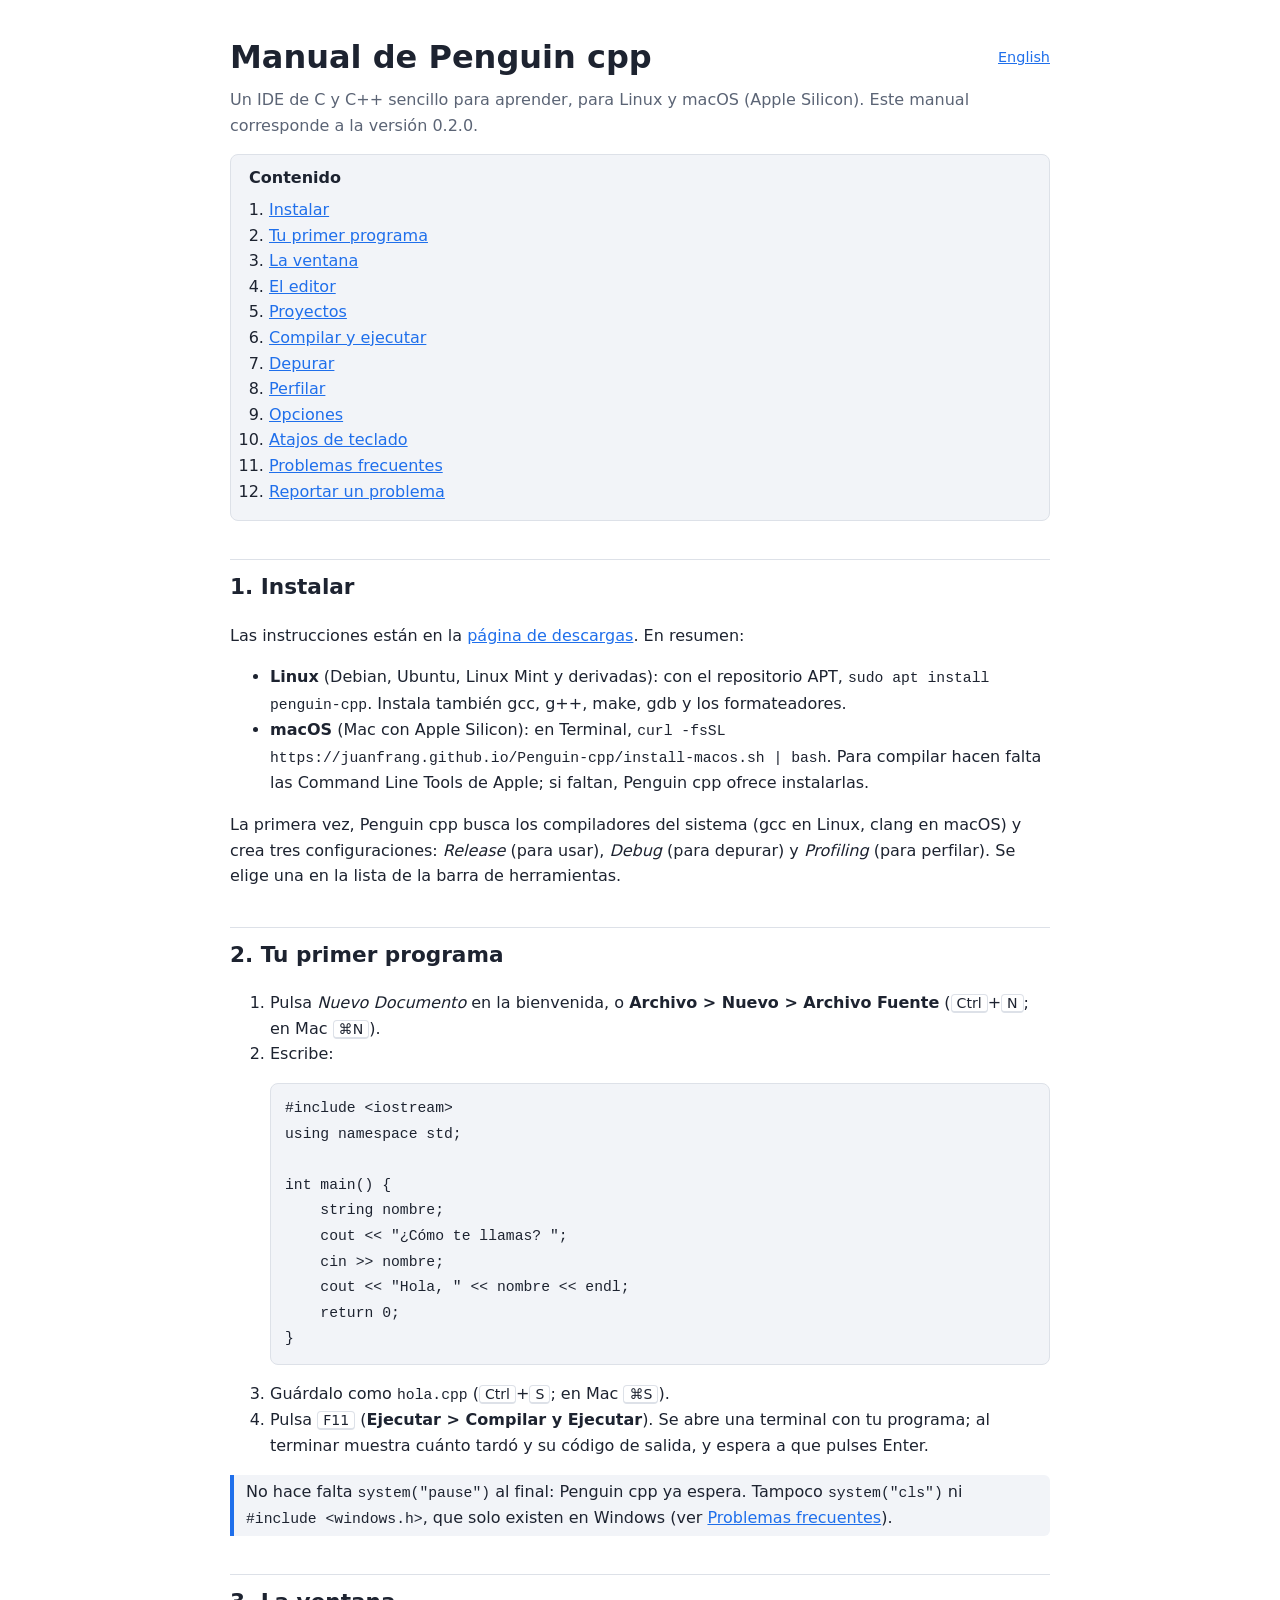
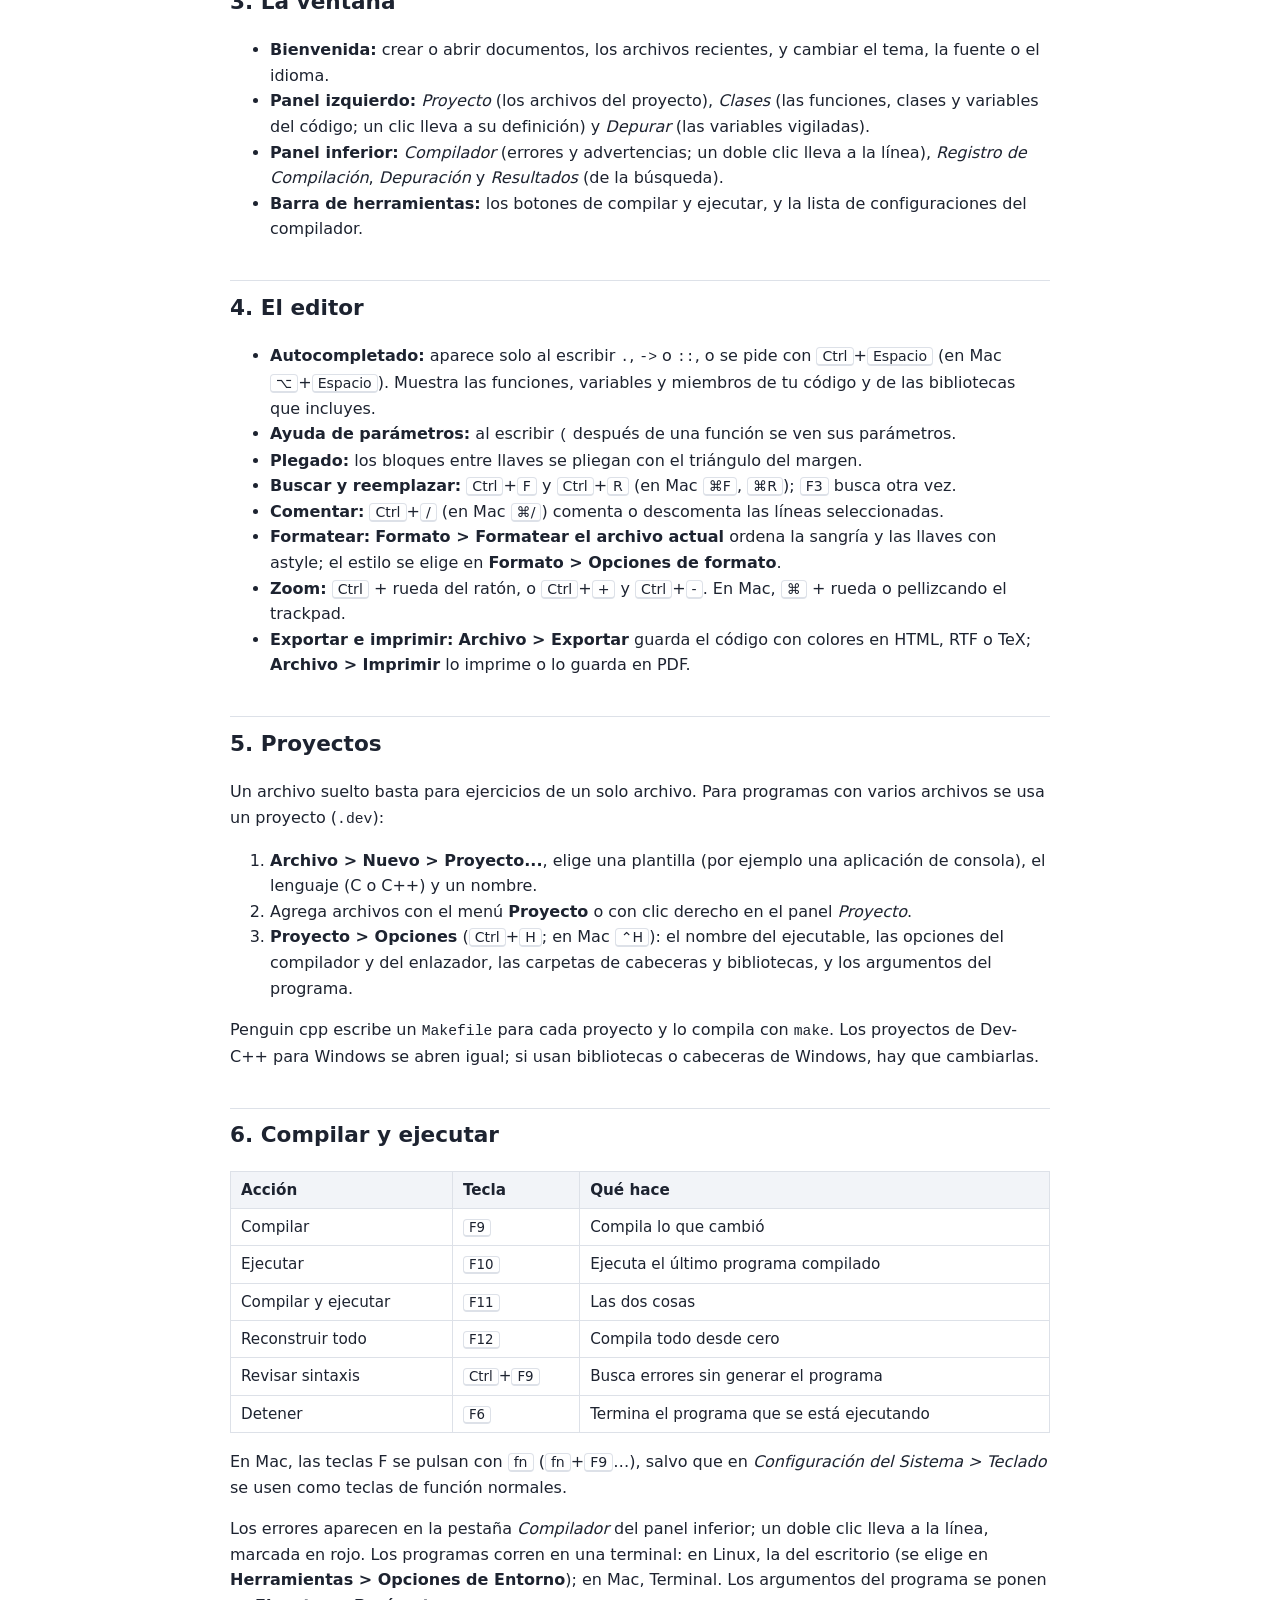
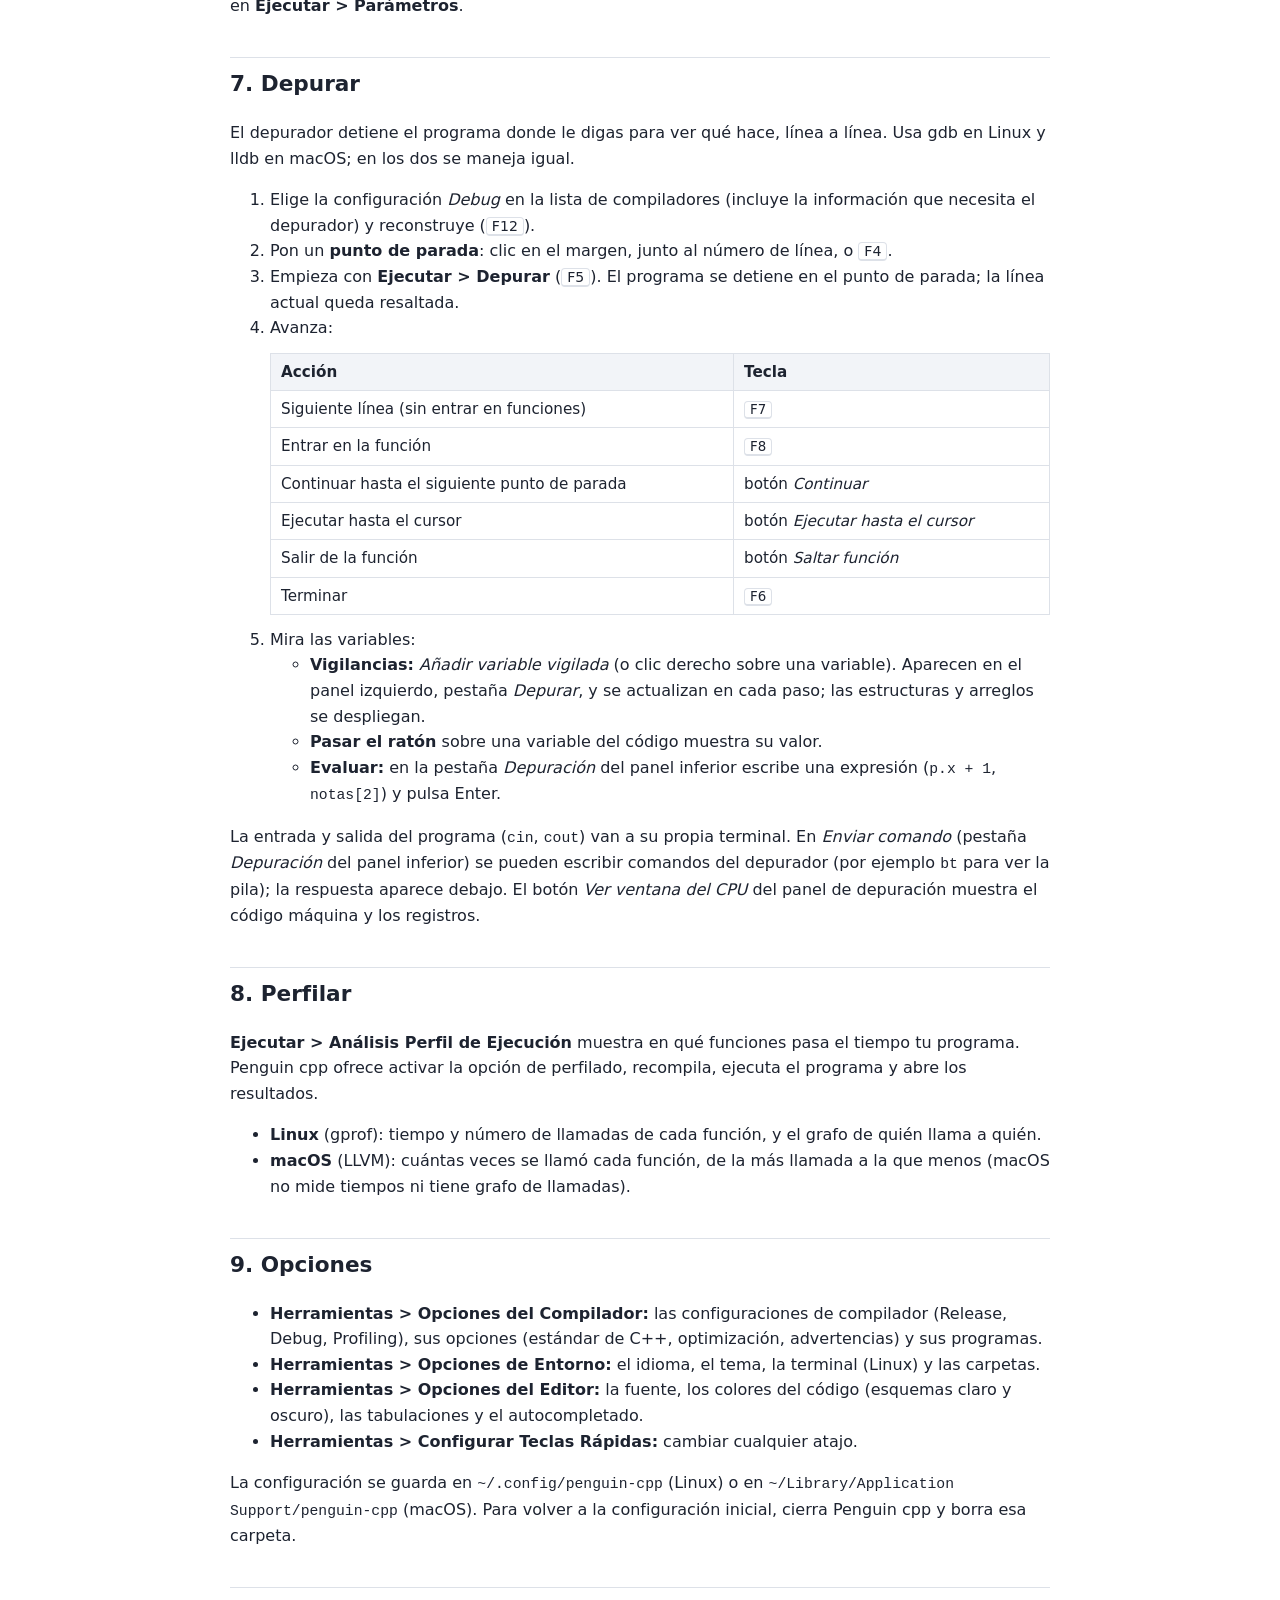
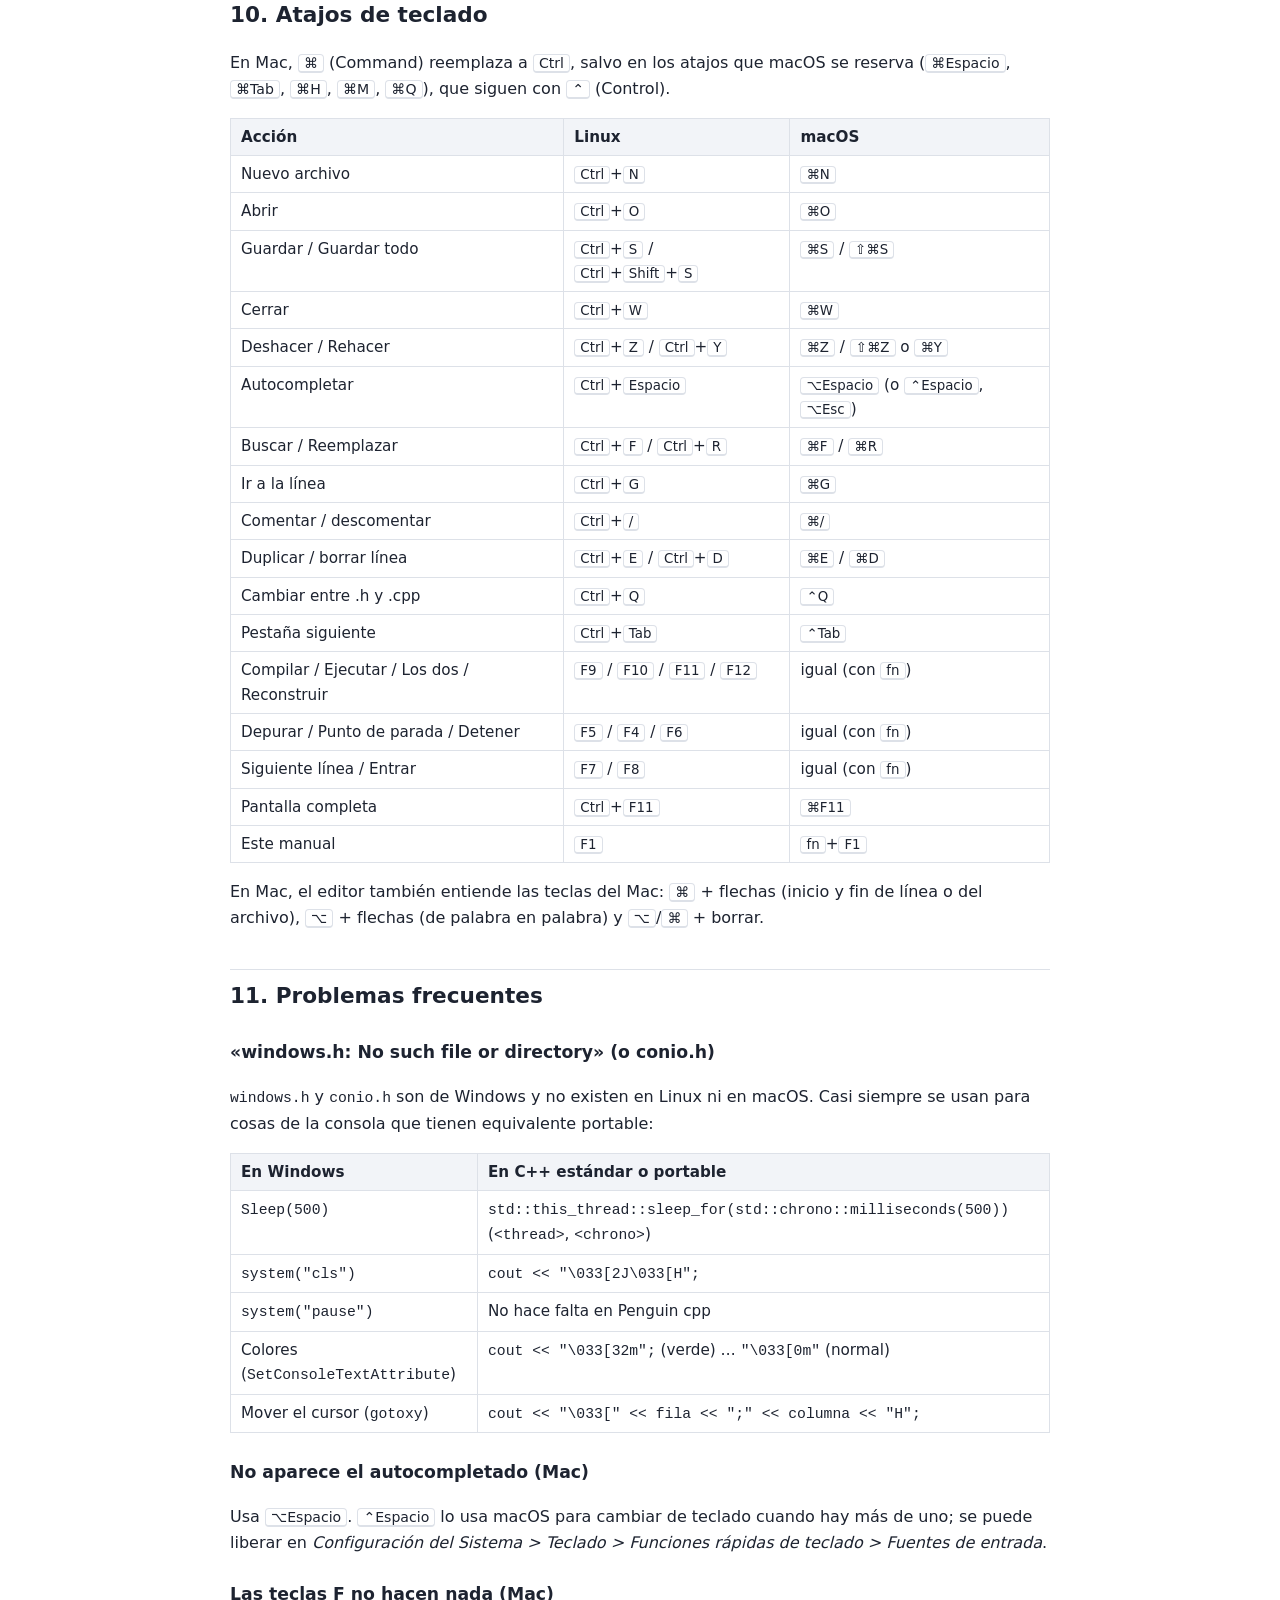
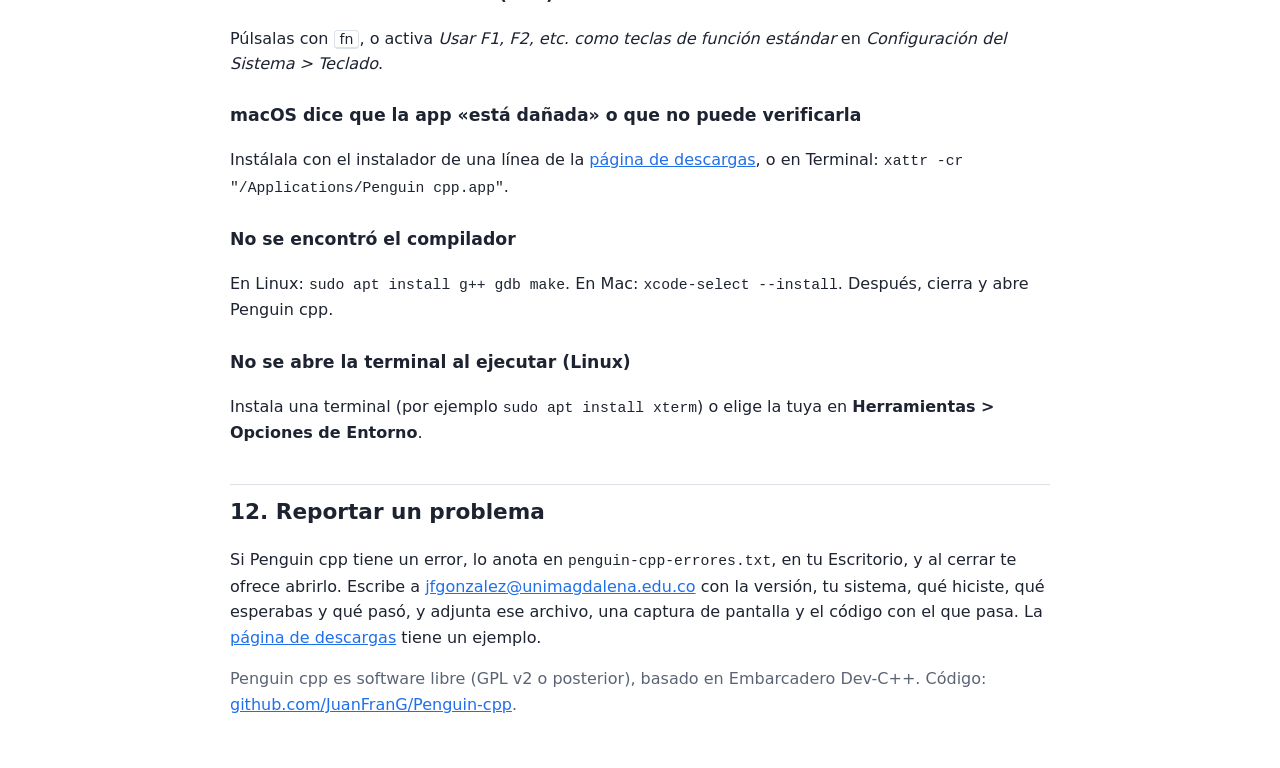
==== manual/index.html @ 8d898703 "Penguin cpp's manual, in Spanish and English" ====
<!doctype html>
<html lang="es">
<head>
<meta charset="utf-8">
<meta name="viewport" content="width=device-width, initial-scale=1">
<title>Manual de Penguin cpp</title>
<link rel="stylesheet" href="manual.css">
</head>
<body>
<main>
  <p class="lang"><a href="en/index.html">English</a></p>
  <h1>Manual de Penguin cpp</h1>
  <p class="lead">Un IDE de C y C++ sencillo para aprender, para Linux y macOS (Apple Silicon).
  Este manual corresponde a la versión 0.2.0.</p>

  <nav class="toc">
    <strong>Contenido</strong>
    <ol>
      <li><a href="#instalar">Instalar</a></li>
      <li><a href="#primer-programa">Tu primer programa</a></li>
      <li><a href="#ventana">La ventana</a></li>
      <li><a href="#editor">El editor</a></li>
      <li><a href="#proyectos">Proyectos</a></li>
      <li><a href="#compilar">Compilar y ejecutar</a></li>
      <li><a href="#depurar">Depurar</a></li>
      <li><a href="#perfilar">Perfilar</a></li>
      <li><a href="#opciones">Opciones</a></li>
      <li><a href="#atajos">Atajos de teclado</a></li>
      <li><a href="#problemas">Problemas frecuentes</a></li>
      <li><a href="#reportar">Reportar un problema</a></li>
    </ol>
  </nav>

  <h2 id="instalar">1. Instalar</h2>
  <p>Las instrucciones están en la <a href="https://juanfrang.github.io/Penguin-cpp/">página de
  descargas</a>. En resumen:</p>
  <ul>
    <li><strong>Linux</strong> (Debian, Ubuntu, Linux Mint y derivadas): con el repositorio APT,
    <code>sudo apt install penguin-cpp</code>. Instala también gcc, g++, make, gdb y los
    formateadores.</li>
    <li><strong>macOS</strong> (Mac con Apple Silicon): en Terminal,
    <code>curl -fsSL https://juanfrang.github.io/Penguin-cpp/install-macos.sh | bash</code>.
    Para compilar hacen falta las Command Line Tools de Apple; si faltan, Penguin cpp ofrece
    instalarlas.</li>
  </ul>
  <p>La primera vez, Penguin cpp busca los compiladores del sistema (gcc en Linux, clang en macOS) y
  crea tres configuraciones: <em>Release</em> (para usar), <em>Debug</em> (para depurar) y
  <em>Profiling</em> (para perfilar). Se elige una en la lista de la barra de herramientas.</p>

  <h2 id="primer-programa">2. Tu primer programa</h2>
  <ol>
    <li>Pulsa <em>Nuevo Documento</em> en la bienvenida, o <strong>Archivo &gt; Nuevo &gt; Archivo
    Fuente</strong> (<kbd>Ctrl</kbd>+<kbd>N</kbd>; en Mac <kbd>⌘N</kbd>).</li>
    <li>Escribe:
<pre><code>#include &lt;iostream&gt;
using namespace std;

int main() {
    string nombre;
    cout &lt;&lt; "¿Cómo te llamas? ";
    cin &gt;&gt; nombre;
    cout &lt;&lt; "Hola, " &lt;&lt; nombre &lt;&lt; endl;
    return 0;
}</code></pre></li>
    <li>Guárdalo como <code>hola.cpp</code> (<kbd>Ctrl</kbd>+<kbd>S</kbd>; en Mac <kbd>⌘S</kbd>).</li>
    <li>Pulsa <kbd>F11</kbd> (<strong>Ejecutar &gt; Compilar y Ejecutar</strong>). Se abre una terminal
    con tu programa; al terminar muestra cuánto tardó y su código de salida, y espera a que pulses
    Enter.</li>
  </ol>
  <p class="note">No hace falta <code>system("pause")</code> al final: Penguin cpp ya espera. Tampoco
  <code>system("cls")</code> ni <code>#include &lt;windows.h&gt;</code>, que solo existen en Windows (ver
  <a href="#problemas">Problemas frecuentes</a>).</p>

  <h2 id="ventana">3. La ventana</h2>
  <ul>
    <li><strong>Bienvenida:</strong> crear o abrir documentos, los archivos recientes, y cambiar el tema,
    la fuente o el idioma.</li>
    <li><strong>Panel izquierdo:</strong> <em>Proyecto</em> (los archivos del proyecto), <em>Clases</em>
    (las funciones, clases y variables del código; un clic lleva a su definición) y <em>Depurar</em>
    (las variables vigiladas).</li>
    <li><strong>Panel inferior:</strong> <em>Compilador</em> (errores y advertencias; un doble clic lleva
    a la línea), <em>Registro de Compilación</em>, <em>Depuración</em> y <em>Resultados</em> (de la
    búsqueda).</li>
    <li><strong>Barra de herramientas:</strong> los botones de compilar y ejecutar, y la lista de
    configuraciones del compilador.</li>
  </ul>

  <h2 id="editor">4. El editor</h2>
  <ul>
    <li><strong>Autocompletado:</strong> aparece solo al escribir <code>.</code>, <code>-&gt;</code> o
    <code>::</code>, o se pide con <kbd>Ctrl</kbd>+<kbd>Espacio</kbd> (en Mac
    <kbd>⌥</kbd>+<kbd>Espacio</kbd>). Muestra las funciones, variables y miembros de tu código y de las
    bibliotecas que incluyes.</li>
    <li><strong>Ayuda de parámetros:</strong> al escribir <code>(</code> después de una función se ven sus
    parámetros.</li>
    <li><strong>Plegado:</strong> los bloques entre llaves se pliegan con el triángulo del margen.</li>
    <li><strong>Buscar y reemplazar:</strong> <kbd>Ctrl</kbd>+<kbd>F</kbd> y <kbd>Ctrl</kbd>+<kbd>R</kbd>
    (en Mac <kbd>⌘F</kbd>, <kbd>⌘R</kbd>); <kbd>F3</kbd> busca otra vez.</li>
    <li><strong>Comentar:</strong> <kbd>Ctrl</kbd>+<kbd>/</kbd> (en Mac <kbd>⌘/</kbd>) comenta o
    descomenta las líneas seleccionadas.</li>
    <li><strong>Formatear:</strong> <strong>Formato &gt; Formatear el archivo actual</strong> ordena la
    sangría y las llaves con astyle; el estilo se elige en <strong>Formato &gt; Opciones de
    formato</strong>.</li>
    <li><strong>Zoom:</strong> <kbd>Ctrl</kbd> + rueda del ratón, o <kbd>Ctrl</kbd>+<kbd>+</kbd> y
    <kbd>Ctrl</kbd>+<kbd>-</kbd>. En Mac, <kbd>⌘</kbd> + rueda o pellizcando el trackpad.</li>
    <li><strong>Exportar e imprimir:</strong> <strong>Archivo &gt; Exportar</strong> guarda el código con
    colores en HTML, RTF o TeX; <strong>Archivo &gt; Imprimir</strong> lo imprime o lo guarda en
    PDF.</li>
  </ul>

  <h2 id="proyectos">5. Proyectos</h2>
  <p>Un archivo suelto basta para ejercicios de un solo archivo. Para programas con varios archivos se
  usa un proyecto (<code>.dev</code>):</p>
  <ol>
    <li><strong>Archivo &gt; Nuevo &gt; Proyecto...</strong>, elige una plantilla (por ejemplo una
    aplicación de consola), el lenguaje (C o C++) y un nombre.</li>
    <li>Agrega archivos con el menú <strong>Proyecto</strong> o con clic derecho en el panel
    <em>Proyecto</em>.</li>
    <li><strong>Proyecto &gt; Opciones</strong> (<kbd>Ctrl</kbd>+<kbd>H</kbd>; en Mac
    <kbd>⌃H</kbd>): el nombre del ejecutable, las opciones del compilador y del enlazador, las
    carpetas de cabeceras y bibliotecas, y los argumentos del programa.</li>
  </ol>
  <p>Penguin cpp escribe un <code>Makefile</code> para cada proyecto y lo compila con
  <code>make</code>. Los proyectos de Dev-C++ para Windows se abren igual; si usan bibliotecas o
  cabeceras de Windows, hay que cambiarlas.</p>

  <h2 id="compilar">6. Compilar y ejecutar</h2>
  <table>
    <tr><th>Acción</th><th>Tecla</th><th>Qué hace</th></tr>
    <tr><td>Compilar</td><td><kbd>F9</kbd></td><td>Compila lo que cambió</td></tr>
    <tr><td>Ejecutar</td><td><kbd>F10</kbd></td><td>Ejecuta el último programa compilado</td></tr>
    <tr><td>Compilar y ejecutar</td><td><kbd>F11</kbd></td><td>Las dos cosas</td></tr>
    <tr><td>Reconstruir todo</td><td><kbd>F12</kbd></td><td>Compila todo desde cero</td></tr>
    <tr><td>Revisar sintaxis</td><td><kbd>Ctrl</kbd>+<kbd>F9</kbd></td><td>Busca errores sin generar el programa</td></tr>
    <tr><td>Detener</td><td><kbd>F6</kbd></td><td>Termina el programa que se está ejecutando</td></tr>
  </table>
  <p>En Mac, las teclas F se pulsan con <kbd>fn</kbd> (<kbd>fn</kbd>+<kbd>F9</kbd>…), salvo que en
  <em>Configuración del Sistema &gt; Teclado</em> se usen como teclas de función normales.</p>
  <p>Los errores aparecen en la pestaña <em>Compilador</em> del panel inferior; un doble clic lleva a la
  línea, marcada en rojo. Los programas corren en una terminal: en Linux, la del escritorio (se elige en
  <strong>Herramientas &gt; Opciones de Entorno</strong>); en Mac, Terminal. Los argumentos del programa
  se ponen en <strong>Ejecutar &gt; Parámetros</strong>.</p>

  <h2 id="depurar">7. Depurar</h2>
  <p>El depurador detiene el programa donde le digas para ver qué hace, línea a línea. Usa gdb en Linux
  y lldb en macOS; en los dos se maneja igual.</p>
  <ol>
    <li>Elige la configuración <em>Debug</em> en la lista de compiladores (incluye la información que
    necesita el depurador) y reconstruye (<kbd>F12</kbd>).</li>
    <li>Pon un <strong>punto de parada</strong>: clic en el margen, junto al número de línea, o
    <kbd>F4</kbd>.</li>
    <li>Empieza con <strong>Ejecutar &gt; Depurar</strong> (<kbd>F5</kbd>). El programa se detiene en el
    punto de parada; la línea actual queda resaltada.</li>
    <li>Avanza:
      <table>
        <tr><th>Acción</th><th>Tecla</th></tr>
        <tr><td>Siguiente línea (sin entrar en funciones)</td><td><kbd>F7</kbd></td></tr>
        <tr><td>Entrar en la función</td><td><kbd>F8</kbd></td></tr>
        <tr><td>Continuar hasta el siguiente punto de parada</td><td>botón <em>Continuar</em></td></tr>
        <tr><td>Ejecutar hasta el cursor</td><td>botón <em>Ejecutar hasta el cursor</em></td></tr>
        <tr><td>Salir de la función</td><td>botón <em>Saltar función</em></td></tr>
        <tr><td>Terminar</td><td><kbd>F6</kbd></td></tr>
      </table>
    </li>
    <li>Mira las variables:
      <ul>
        <li><strong>Vigilancias:</strong> <em>Añadir variable vigilada</em> (o clic derecho sobre una
        variable). Aparecen en el panel izquierdo, pestaña <em>Depurar</em>, y se actualizan en cada
        paso; las estructuras y arreglos se despliegan.</li>
        <li><strong>Pasar el ratón</strong> sobre una variable del código muestra su valor.</li>
        <li><strong>Evaluar:</strong> en la pestaña <em>Depuración</em> del panel inferior escribe una expresión
        (<code>p.x + 1</code>, <code>notas[2]</code>) y pulsa Enter.</li>
      </ul>
    </li>
  </ol>
  <p>La entrada y salida del programa (<code>cin</code>, <code>cout</code>) van a su propia terminal.
  En <em>Enviar comando</em> (pestaña <em>Depuración</em> del panel inferior) se pueden escribir comandos del depurador (por ejemplo <code>bt</code> para
  ver la pila); la respuesta aparece debajo. El botón <em>Ver ventana del CPU</em> del panel de depuración
  muestra el código máquina y los registros.</p>

  <h2 id="perfilar">8. Perfilar</h2>
  <p><strong>Ejecutar &gt; Análisis Perfil de Ejecución</strong> muestra en qué funciones pasa el tiempo
  tu programa. Penguin cpp ofrece activar la opción de perfilado, recompila, ejecuta el programa y abre
  los resultados.</p>
  <ul>
    <li><strong>Linux</strong> (gprof): tiempo y número de llamadas de cada función, y el grafo de quién
    llama a quién.</li>
    <li><strong>macOS</strong> (LLVM): cuántas veces se llamó cada función, de la más llamada a la que
    menos (macOS no mide tiempos ni tiene grafo de llamadas).</li>
  </ul>

  <h2 id="opciones">9. Opciones</h2>
  <ul>
    <li><strong>Herramientas &gt; Opciones del Compilador:</strong> las configuraciones de compilador
    (Release, Debug, Profiling), sus opciones (estándar de C++, optimización, advertencias) y sus
    programas.</li>
    <li><strong>Herramientas &gt; Opciones de Entorno:</strong> el idioma, el tema, la terminal (Linux) y
    las carpetas.</li>
    <li><strong>Herramientas &gt; Opciones del Editor:</strong> la fuente, los colores del código
    (esquemas claro y oscuro), las tabulaciones y el autocompletado.</li>
    <li><strong>Herramientas &gt; Configurar Teclas Rápidas:</strong> cambiar cualquier atajo.</li>
  </ul>
  <p>La configuración se guarda en <code>~/.config/penguin-cpp</code> (Linux) o en
  <code>~/Library/Application Support/penguin-cpp</code> (macOS). Para volver a la configuración
  inicial, cierra Penguin cpp y borra esa carpeta.</p>

  <h2 id="atajos">10. Atajos de teclado</h2>
  <p>En Mac, <kbd>⌘</kbd> (Command) reemplaza a <kbd>Ctrl</kbd>, salvo en los atajos que macOS se reserva
  (<kbd>⌘Espacio</kbd>, <kbd>⌘Tab</kbd>, <kbd>⌘H</kbd>, <kbd>⌘M</kbd>, <kbd>⌘Q</kbd>), que siguen con
  <kbd>⌃</kbd> (Control).</p>
  <table>
    <tr><th>Acción</th><th>Linux</th><th>macOS</th></tr>
    <tr><td>Nuevo archivo</td><td><kbd>Ctrl</kbd>+<kbd>N</kbd></td><td><kbd>⌘N</kbd></td></tr>
    <tr><td>Abrir</td><td><kbd>Ctrl</kbd>+<kbd>O</kbd></td><td><kbd>⌘O</kbd></td></tr>
    <tr><td>Guardar / Guardar todo</td><td><kbd>Ctrl</kbd>+<kbd>S</kbd> / <kbd>Ctrl</kbd>+<kbd>Shift</kbd>+<kbd>S</kbd></td><td><kbd>⌘S</kbd> / <kbd>⇧⌘S</kbd></td></tr>
    <tr><td>Cerrar</td><td><kbd>Ctrl</kbd>+<kbd>W</kbd></td><td><kbd>⌘W</kbd></td></tr>
    <tr><td>Deshacer / Rehacer</td><td><kbd>Ctrl</kbd>+<kbd>Z</kbd> / <kbd>Ctrl</kbd>+<kbd>Y</kbd></td><td><kbd>⌘Z</kbd> / <kbd>⇧⌘Z</kbd> o <kbd>⌘Y</kbd></td></tr>
    <tr><td>Autocompletar</td><td><kbd>Ctrl</kbd>+<kbd>Espacio</kbd></td><td><kbd>⌥Espacio</kbd> (o <kbd>⌃Espacio</kbd>, <kbd>⌥Esc</kbd>)</td></tr>
    <tr><td>Buscar / Reemplazar</td><td><kbd>Ctrl</kbd>+<kbd>F</kbd> / <kbd>Ctrl</kbd>+<kbd>R</kbd></td><td><kbd>⌘F</kbd> / <kbd>⌘R</kbd></td></tr>
    <tr><td>Ir a la línea</td><td><kbd>Ctrl</kbd>+<kbd>G</kbd></td><td><kbd>⌘G</kbd></td></tr>
    <tr><td>Comentar / descomentar</td><td><kbd>Ctrl</kbd>+<kbd>/</kbd></td><td><kbd>⌘/</kbd></td></tr>
    <tr><td>Duplicar / borrar línea</td><td><kbd>Ctrl</kbd>+<kbd>E</kbd> / <kbd>Ctrl</kbd>+<kbd>D</kbd></td><td><kbd>⌘E</kbd> / <kbd>⌘D</kbd></td></tr>
    <tr><td>Cambiar entre .h y .cpp</td><td><kbd>Ctrl</kbd>+<kbd>Q</kbd></td><td><kbd>⌃Q</kbd></td></tr>
    <tr><td>Pestaña siguiente</td><td><kbd>Ctrl</kbd>+<kbd>Tab</kbd></td><td><kbd>⌃Tab</kbd></td></tr>
    <tr><td>Compilar / Ejecutar / Los dos / Reconstruir</td><td><kbd>F9</kbd> / <kbd>F10</kbd> / <kbd>F11</kbd> / <kbd>F12</kbd></td><td>igual (con <kbd>fn</kbd>)</td></tr>
    <tr><td>Depurar / Punto de parada / Detener</td><td><kbd>F5</kbd> / <kbd>F4</kbd> / <kbd>F6</kbd></td><td>igual (con <kbd>fn</kbd>)</td></tr>
    <tr><td>Siguiente línea / Entrar</td><td><kbd>F7</kbd> / <kbd>F8</kbd></td><td>igual (con <kbd>fn</kbd>)</td></tr>
    <tr><td>Pantalla completa</td><td><kbd>Ctrl</kbd>+<kbd>F11</kbd></td><td><kbd>⌘F11</kbd></td></tr>
    <tr><td>Este manual</td><td><kbd>F1</kbd></td><td><kbd>fn</kbd>+<kbd>F1</kbd></td></tr>
  </table>
  <p>En Mac, el editor también entiende las teclas del Mac: <kbd>⌘</kbd> + flechas (inicio y fin de línea
  o del archivo), <kbd>⌥</kbd> + flechas (de palabra en palabra) y <kbd>⌥</kbd>/<kbd>⌘</kbd> + borrar.</p>

  <h2 id="problemas">11. Problemas frecuentes</h2>
  <h3>«windows.h: No such file or directory» (o conio.h)</h3>
  <p><code>windows.h</code> y <code>conio.h</code> son de Windows y no existen en Linux ni en macOS. Casi
  siempre se usan para cosas de la consola que tienen equivalente portable:</p>
  <table>
    <tr><th>En Windows</th><th>En C++ estándar o portable</th></tr>
    <tr><td><code>Sleep(500)</code></td><td><code>std::this_thread::sleep_for(std::chrono::milliseconds(500))</code> (<code>&lt;thread&gt;</code>, <code>&lt;chrono&gt;</code>)</td></tr>
    <tr><td><code>system("cls")</code></td><td><code>cout &lt;&lt; "\033[2J\033[H";</code></td></tr>
    <tr><td><code>system("pause")</code></td><td>No hace falta en Penguin cpp</td></tr>
    <tr><td>Colores (<code>SetConsoleTextAttribute</code>)</td><td><code>cout &lt;&lt; "\033[32m";</code> (verde) … <code>"\033[0m"</code> (normal)</td></tr>
    <tr><td>Mover el cursor (<code>gotoxy</code>)</td><td><code>cout &lt;&lt; "\033[" &lt;&lt; fila &lt;&lt; ";" &lt;&lt; columna &lt;&lt; "H";</code></td></tr>
  </table>
  <h3>No aparece el autocompletado (Mac)</h3>
  <p>Usa <kbd>⌥Espacio</kbd>. <kbd>⌃Espacio</kbd> lo usa macOS para cambiar de teclado cuando hay más de
  uno; se puede liberar en <em>Configuración del Sistema &gt; Teclado &gt; Funciones rápidas de teclado
  &gt; Fuentes de entrada</em>.</p>
  <h3>Las teclas F no hacen nada (Mac)</h3>
  <p>Púlsalas con <kbd>fn</kbd>, o activa <em>Usar F1, F2, etc. como teclas de función estándar</em> en
  <em>Configuración del Sistema &gt; Teclado</em>.</p>
  <h3>macOS dice que la app «está dañada» o que no puede verificarla</h3>
  <p>Instálala con el instalador de una línea de la
  <a href="https://juanfrang.github.io/Penguin-cpp/">página de descargas</a>, o en Terminal:
  <code>xattr -cr "/Applications/Penguin cpp.app"</code>.</p>
  <h3>No se encontró el compilador</h3>
  <p>En Linux: <code>sudo apt install g++ gdb make</code>. En Mac: <code>xcode-select --install</code>.
  Después, cierra y abre Penguin cpp.</p>
  <h3>No se abre la terminal al ejecutar (Linux)</h3>
  <p>Instala una terminal (por ejemplo <code>sudo apt install xterm</code>) o elige la tuya en
  <strong>Herramientas &gt; Opciones de Entorno</strong>.</p>

  <h2 id="reportar">12. Reportar un problema</h2>
  <p>Si Penguin cpp tiene un error, lo anota en <code>penguin-cpp-errores.txt</code>, en tu Escritorio, y
  al cerrar te ofrece abrirlo. Escribe a
  <a href="mailto:jfgonzalez@unimagdalena.edu.co">jfgonzalez@unimagdalena.edu.co</a> con la versión, tu
  sistema, qué hiciste, qué esperabas y qué pasó, y adjunta ese archivo, una captura de pantalla y el
  código con el que pasa. La <a href="https://juanfrang.github.io/Penguin-cpp/#reportar">página de
  descargas</a> tiene un ejemplo.</p>

  <p class="muted">Penguin cpp es software libre (GPL v2 o posterior), basado en Embarcadero Dev-C++.
  Código: <a href="https://github.com/JuanFranG/Penguin-cpp">github.com/JuanFranG/Penguin-cpp</a>.</p>
</main>
</body>
</html>
---- manual/manual.css ----
/* Penguin cpp manual: the same look as the download page, light or dark */
:root { --bg: #ffffff; --fg: #1d2330; --muted: #5b6475; --code: #f2f4f8; --line: #dde1e8; --accent: #1f6feb; }
@media (prefers-color-scheme: dark) {
  :root { --bg: #14171d; --fg: #e6e8ec; --muted: #9aa3b2; --code: #1e232c; --line: #2c3340; --accent: #6ea8fe; }
}
body { background: var(--bg); color: var(--fg); font: 16px/1.6 system-ui, sans-serif; margin: 0; }
main { max-width: 820px; margin: 0 auto; padding: 32px 16px 64px; }
h1 { font-size: 2rem; margin: 0 0 4px; }
h2 { font-size: 1.35rem; margin-top: 2.4rem; padding-top: 0.6rem; border-top: 1px solid var(--line); }
h3 { font-size: 1.08rem; margin-top: 1.6rem; }
p.lead, .muted { color: var(--muted); }
p.lead { margin-top: 0; }
a { color: var(--accent); }
pre { background: var(--code); border: 1px solid var(--line); border-radius: 8px; padding: 12px 14px; overflow-x: auto; }
code { font-family: ui-monospace, Menlo, monospace; font-size: 0.92rem; }
kbd { font-family: inherit; font-size: 0.88em; border: 1px solid var(--line); border-bottom-width: 2px; border-radius: 4px; padding: 0 5px; white-space: nowrap; }
table { border-collapse: collapse; width: 100%; margin: 12px 0; font-size: 0.95rem; }
th, td { border: 1px solid var(--line); padding: 6px 10px; text-align: left; vertical-align: top; }
th { background: var(--code); }
nav.toc { background: var(--code); border: 1px solid var(--line); border-radius: 8px; padding: 10px 18px; }
nav.toc ol { margin: 6px 0; padding-left: 20px; }
.lang { float: right; font-size: 0.9rem; }
.note { border-left: 4px solid var(--accent); padding: 4px 12px; background: var(--code); border-radius: 0 6px 6px 0; }
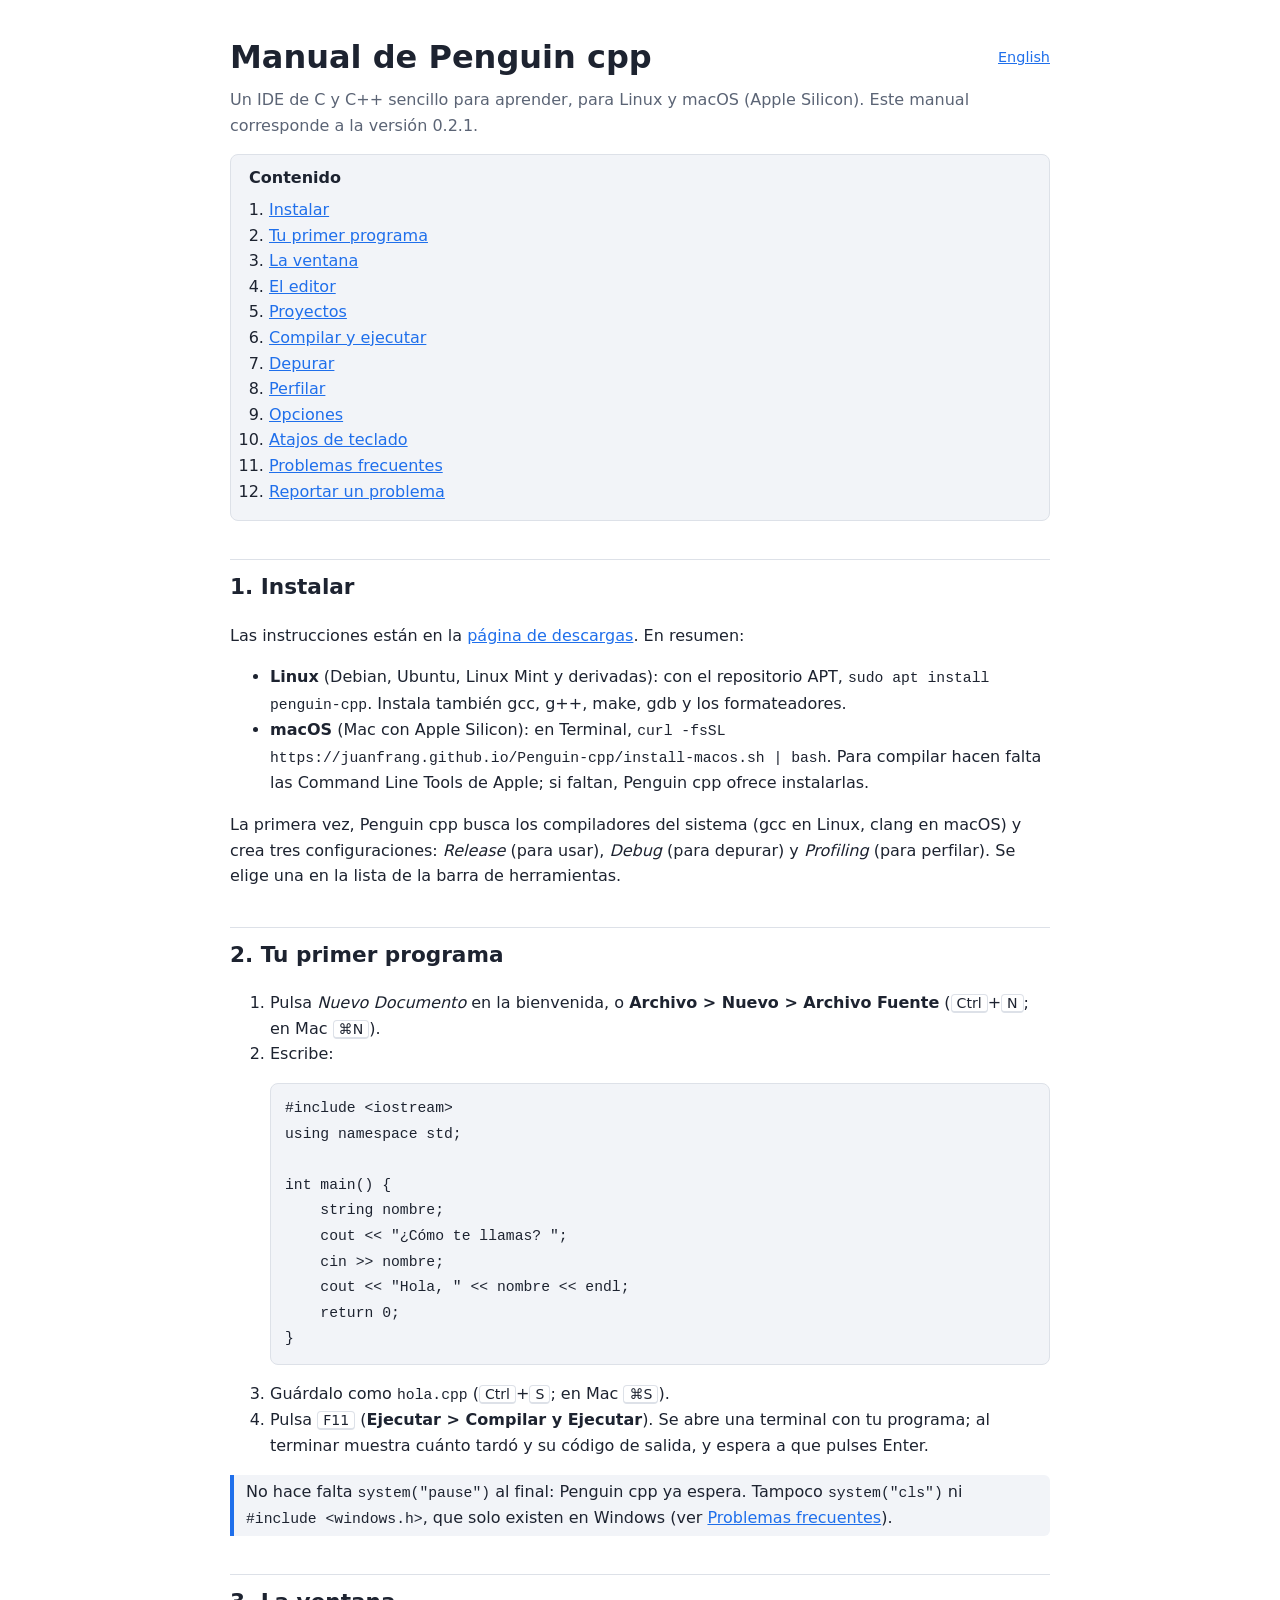
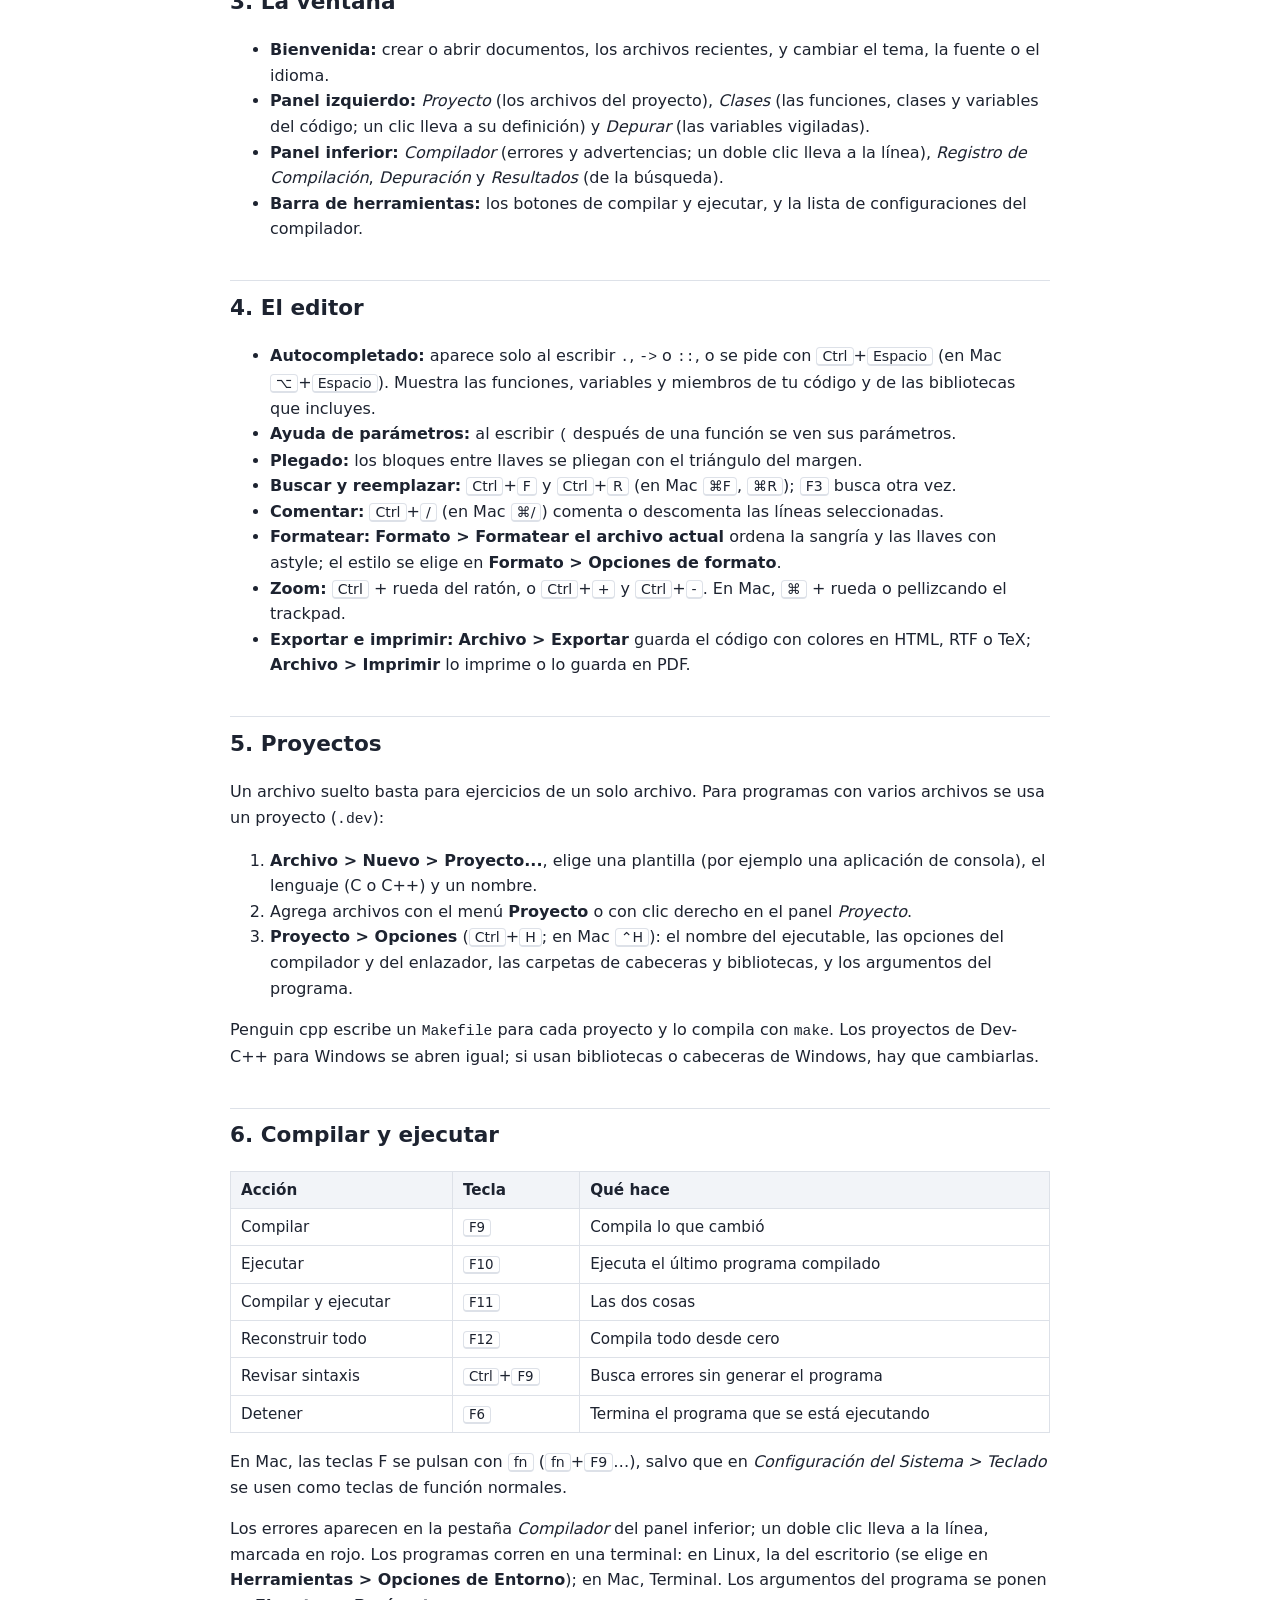
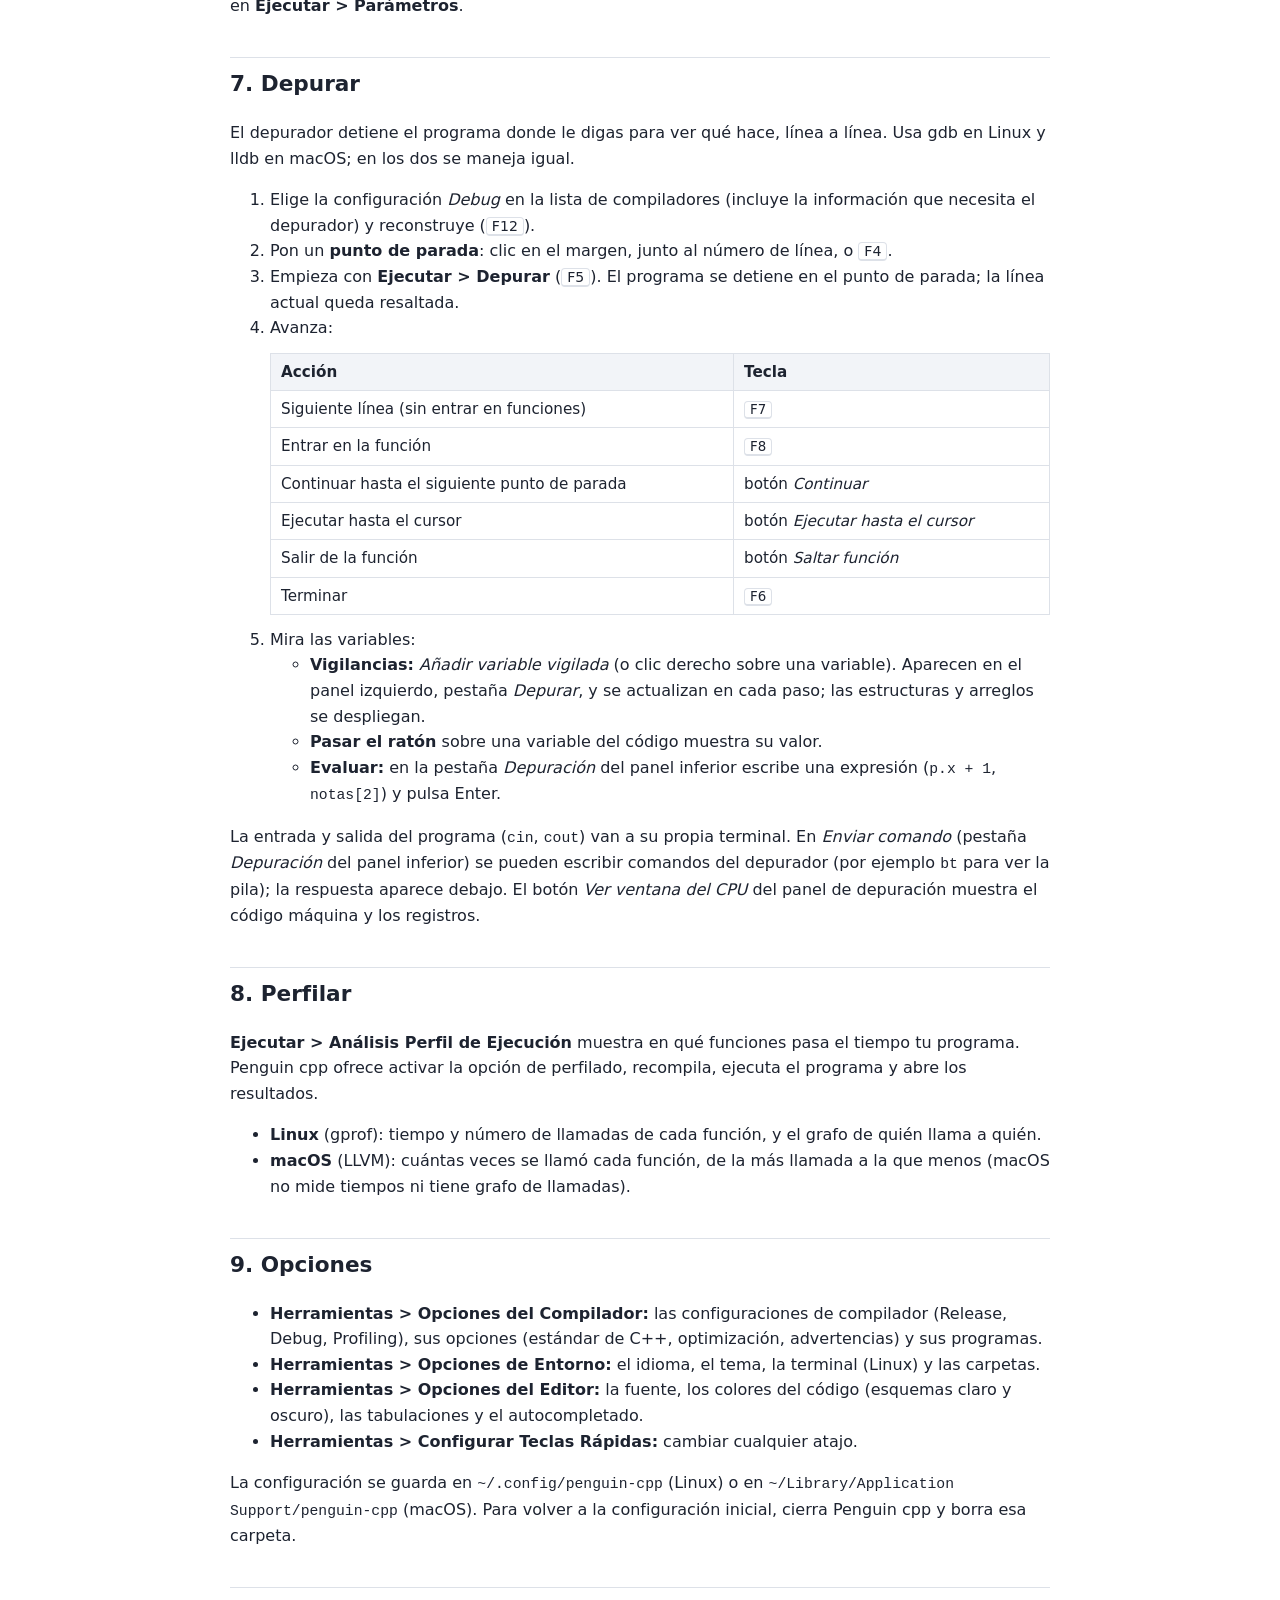
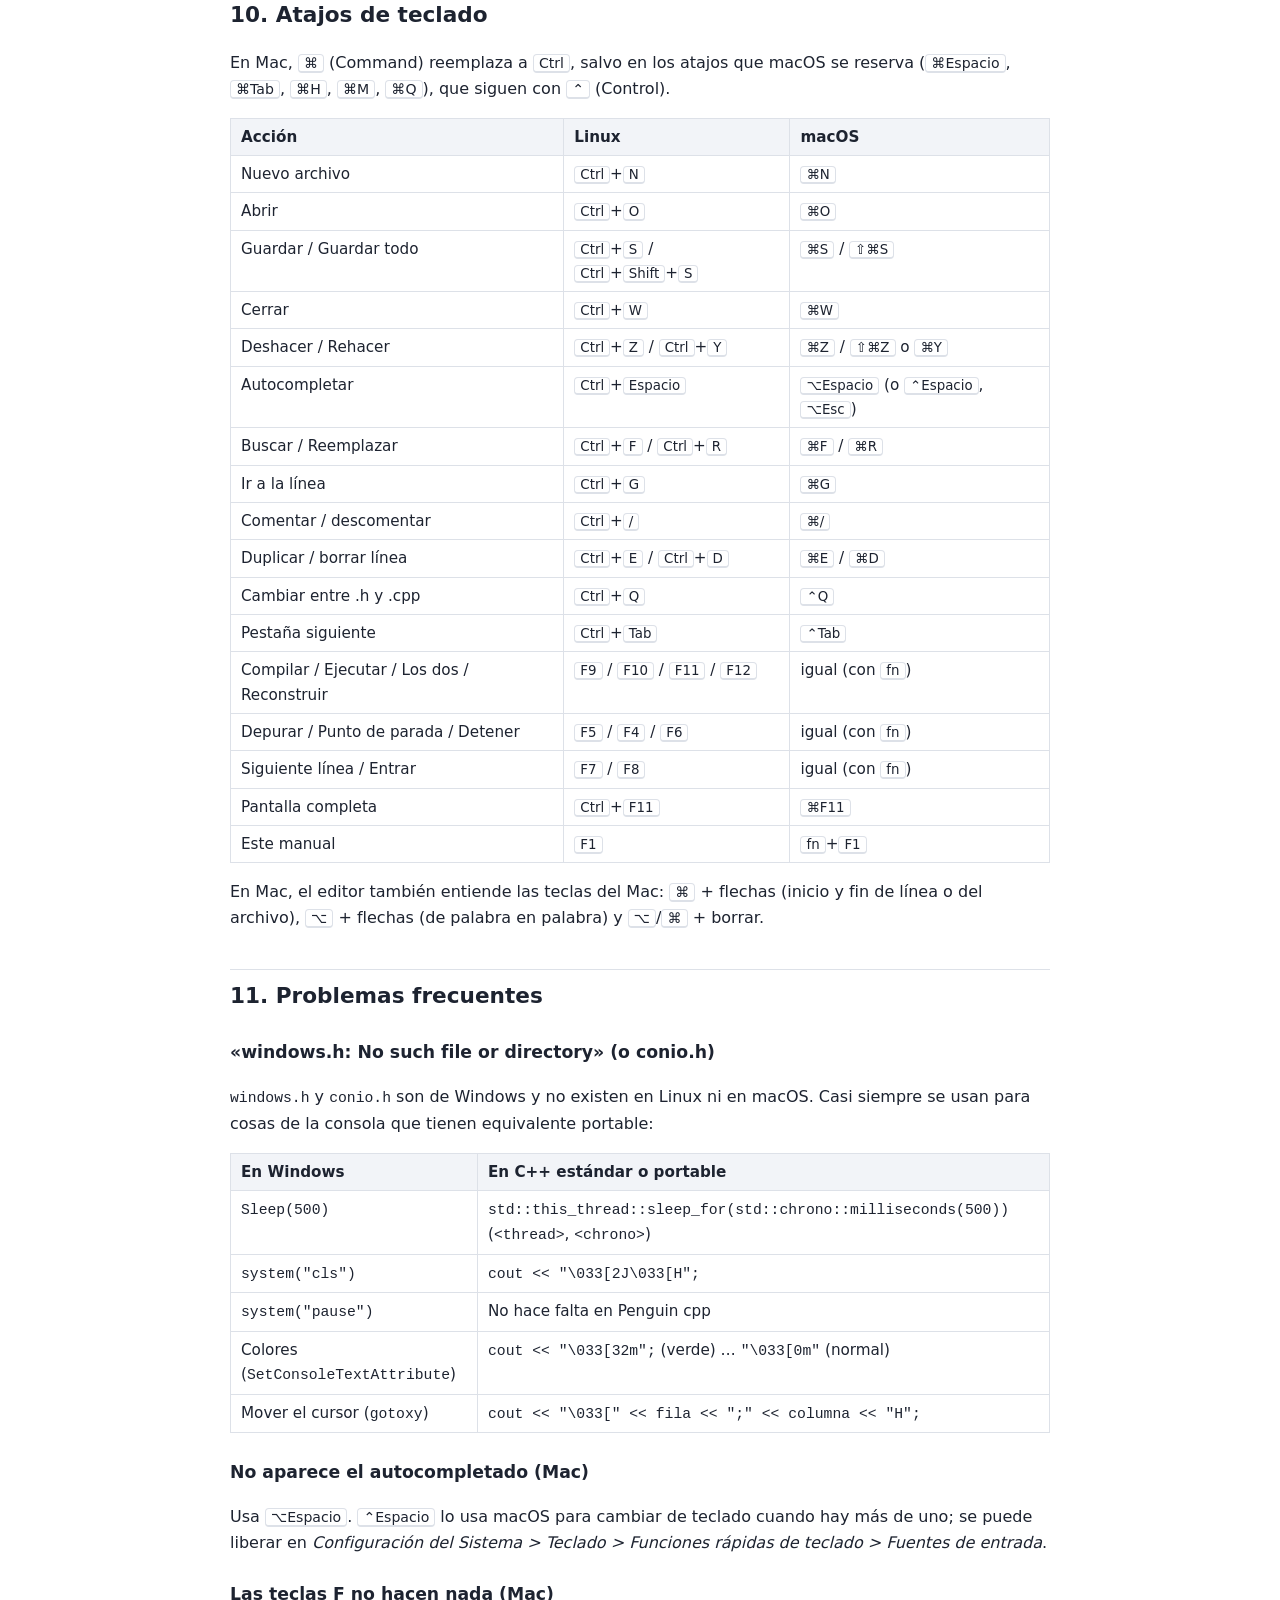
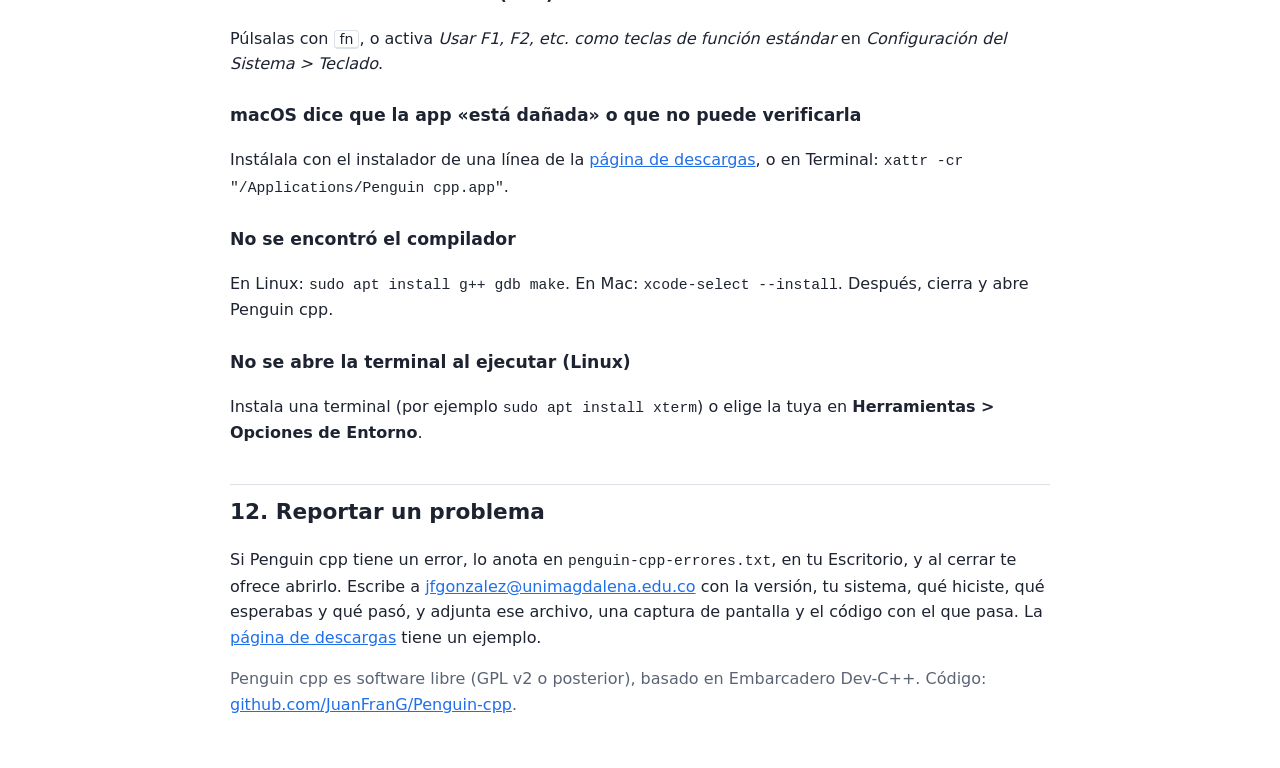
==== commit 56463726: "Penguin cpp 0.2.1" ====
--- a/manual/index.html
+++ b/manual/index.html
@@ -11,7 +11,7 @@
   <p class="lang"><a href="en/index.html">English</a></p>
   <h1>Manual de Penguin cpp</h1>
   <p class="lead">Un IDE de C y C++ sencillo para aprender, para Linux y macOS (Apple Silicon).
-  Este manual corresponde a la versión 0.2.0.</p>
+  Este manual corresponde a la versión 0.2.1.</p>
 
   <nav class="toc">
     <strong>Contenido</strong>
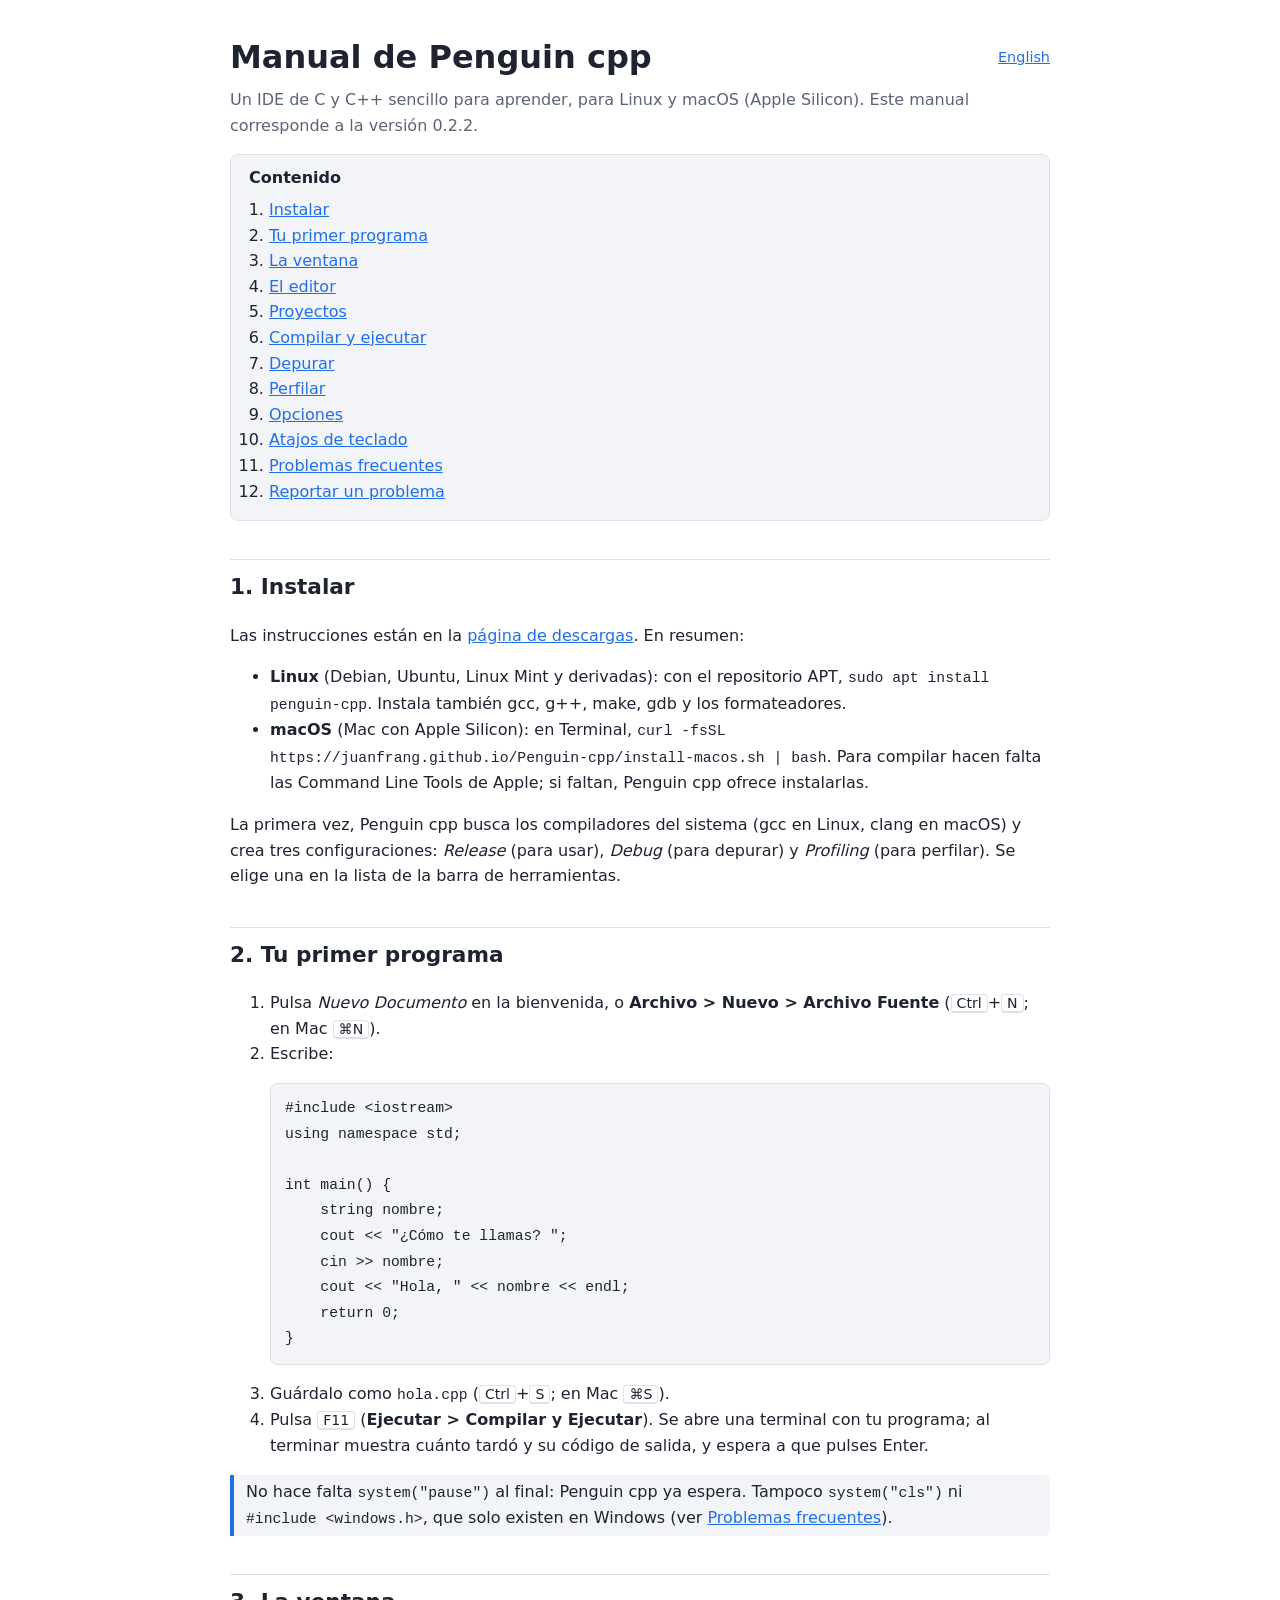
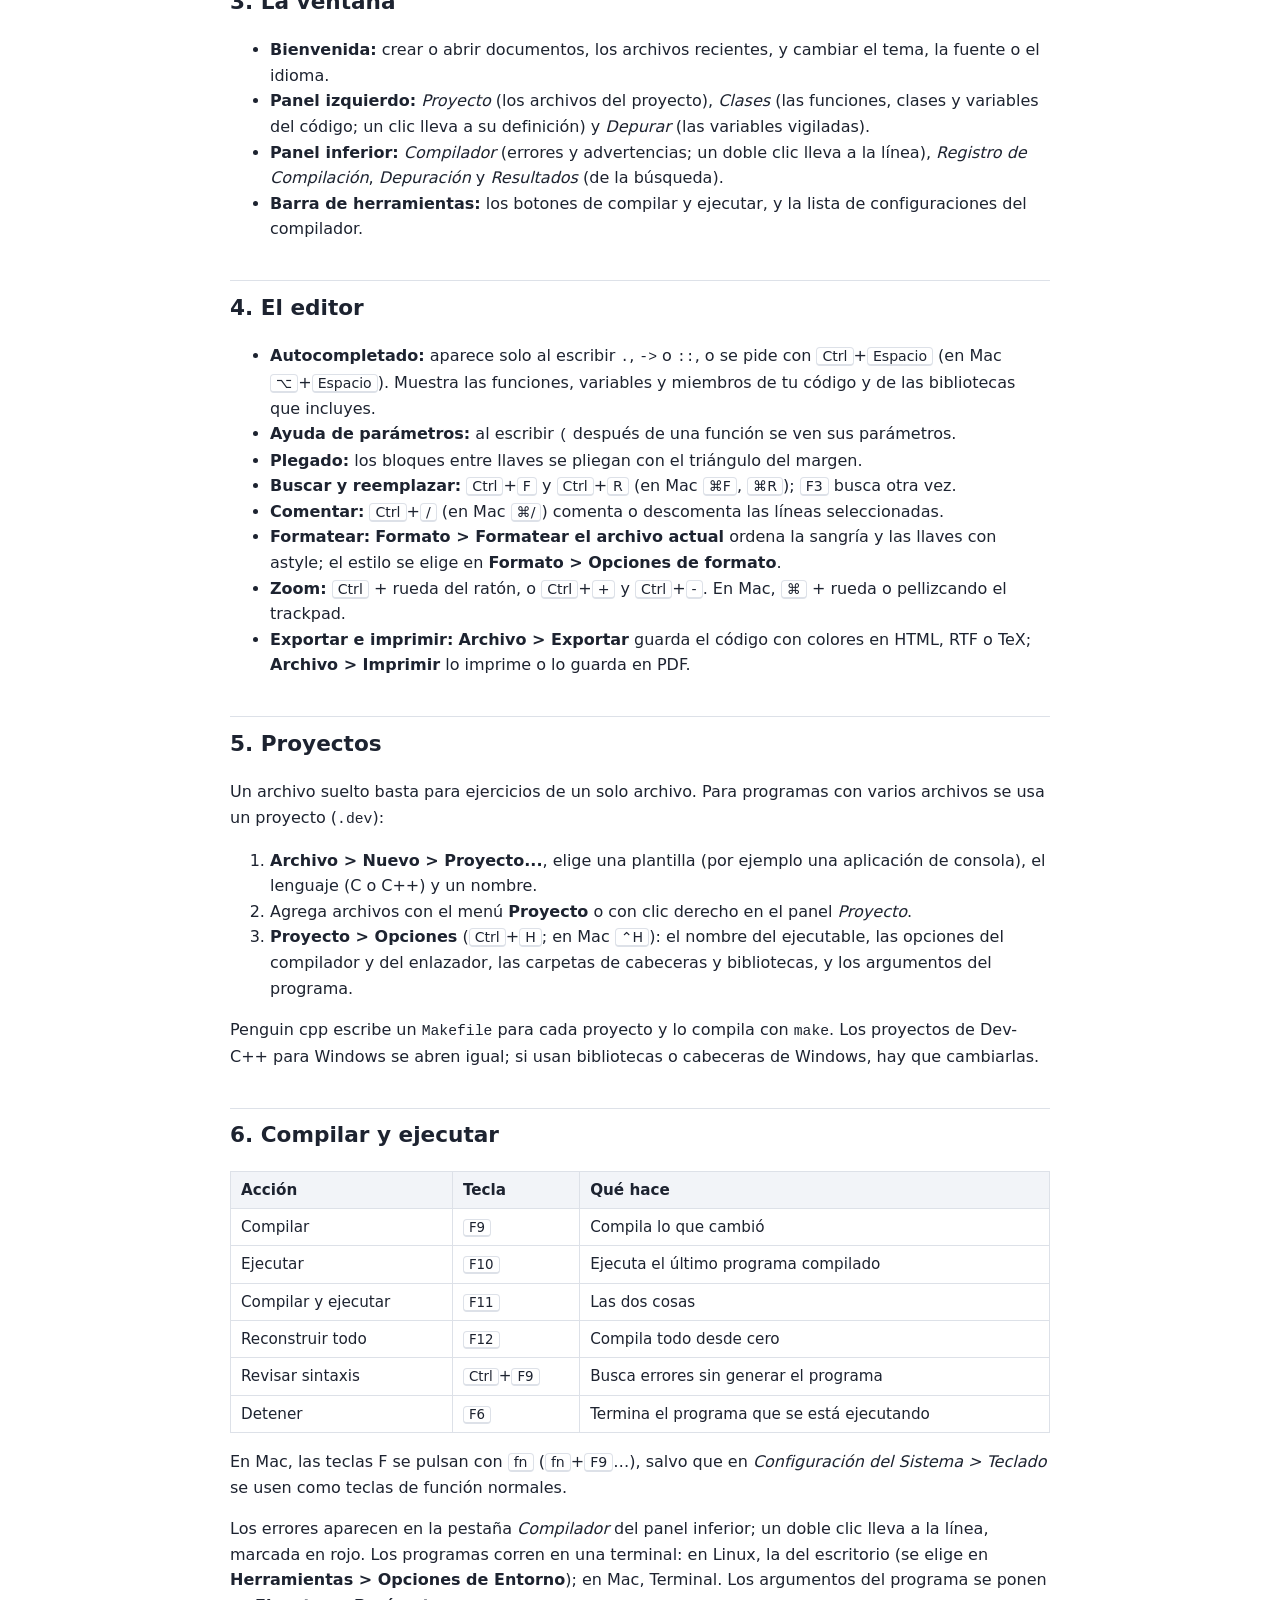
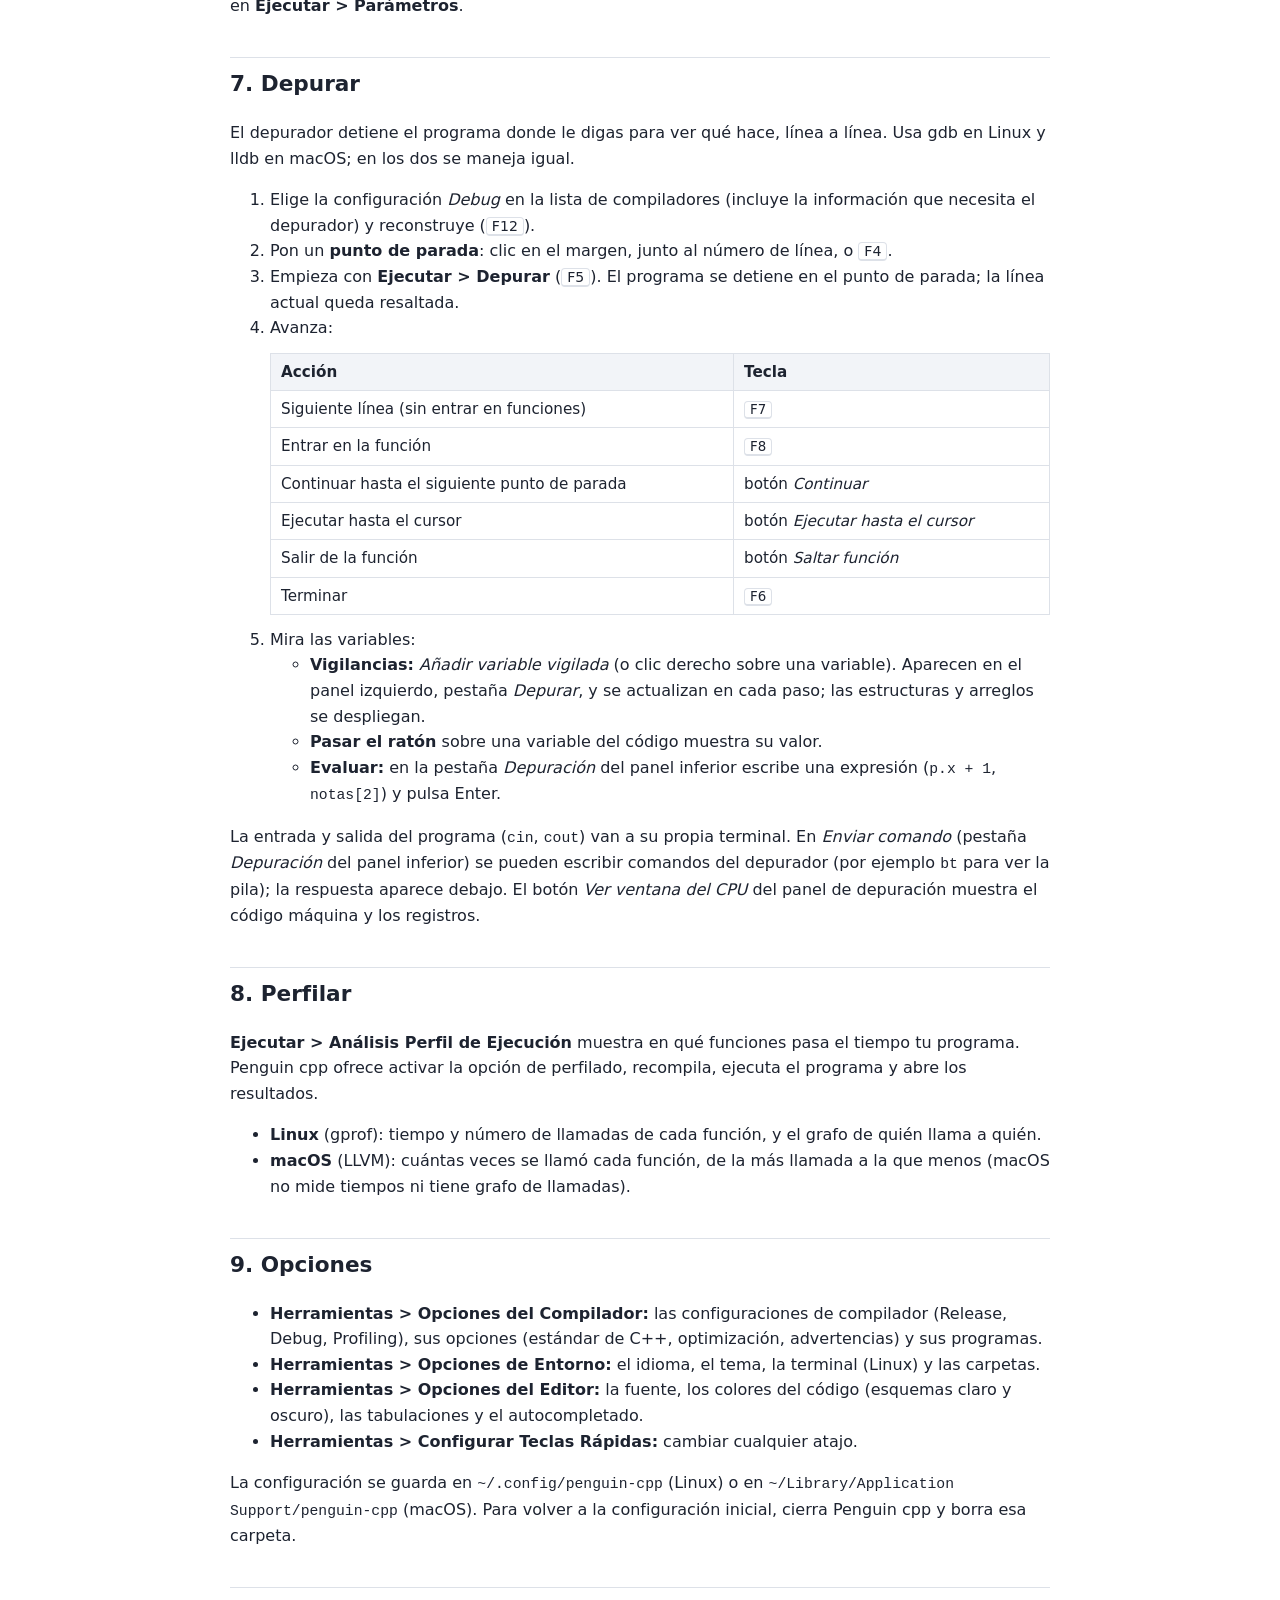
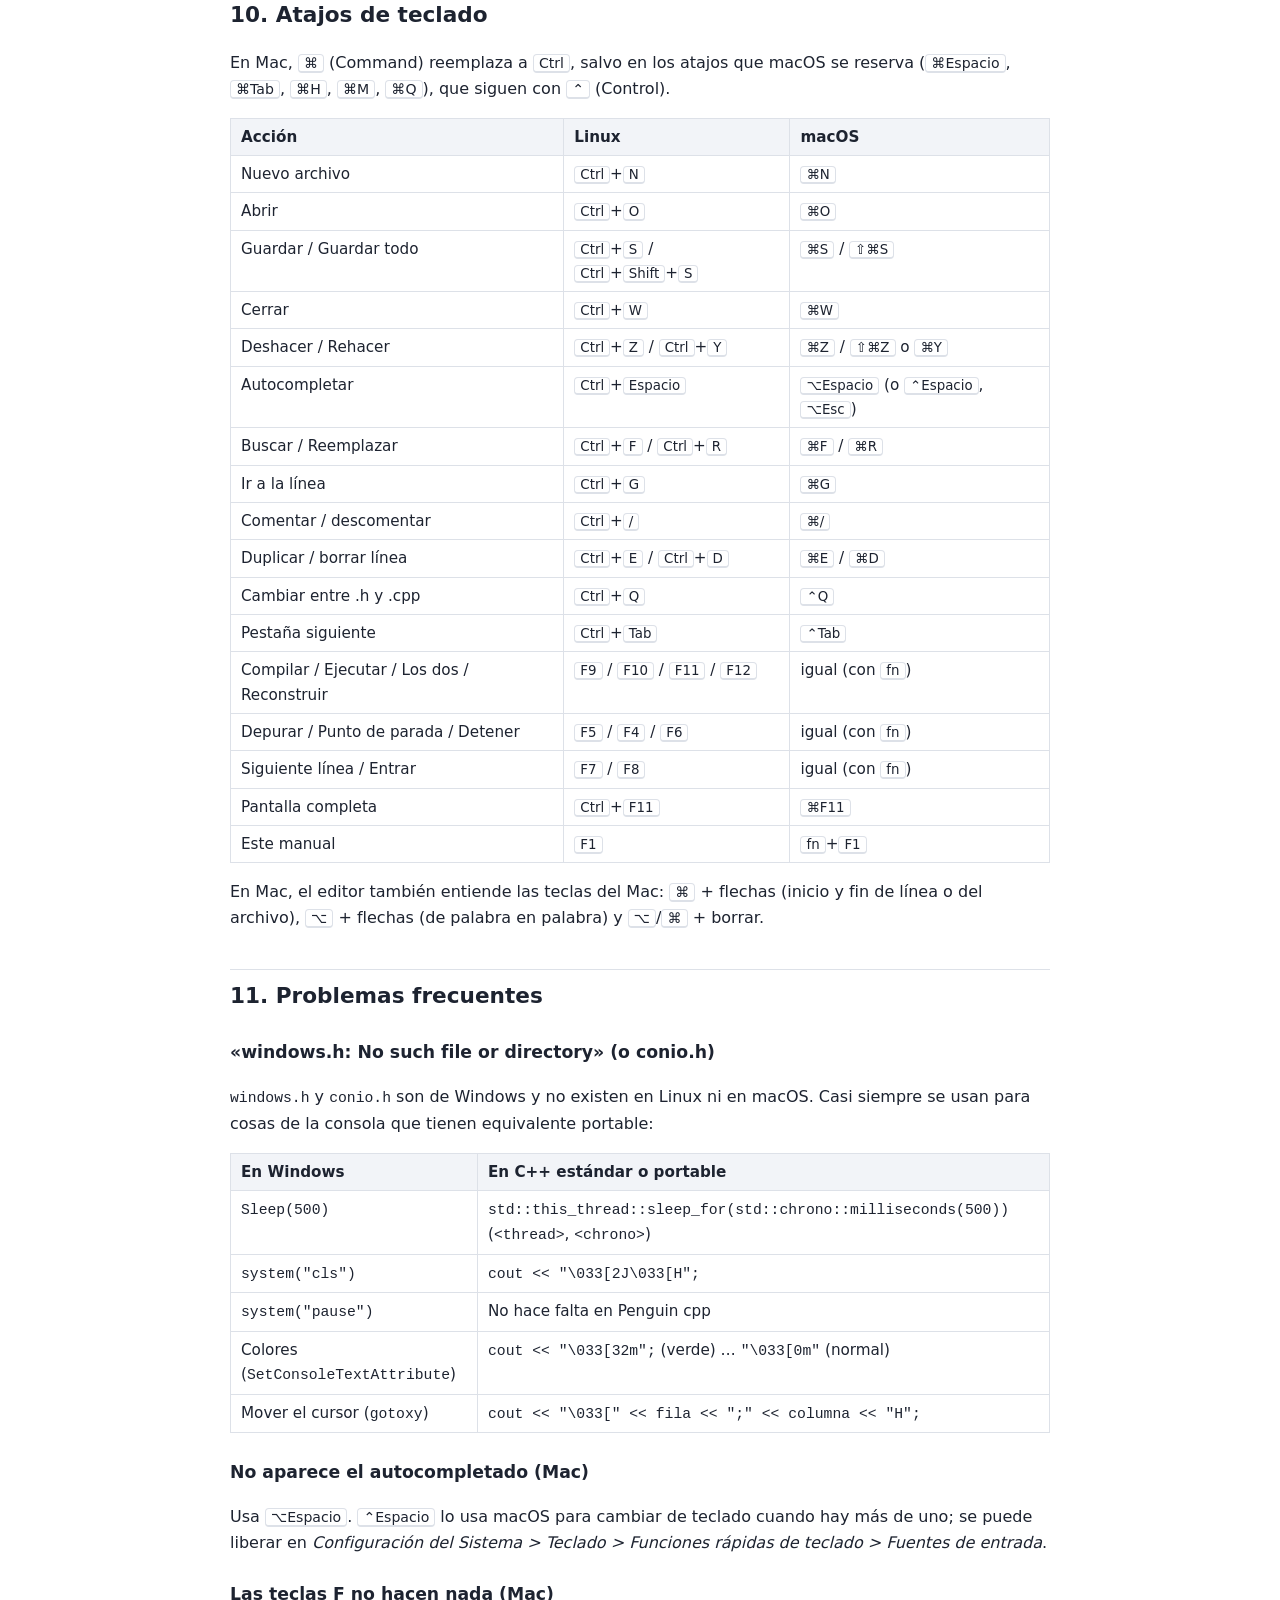
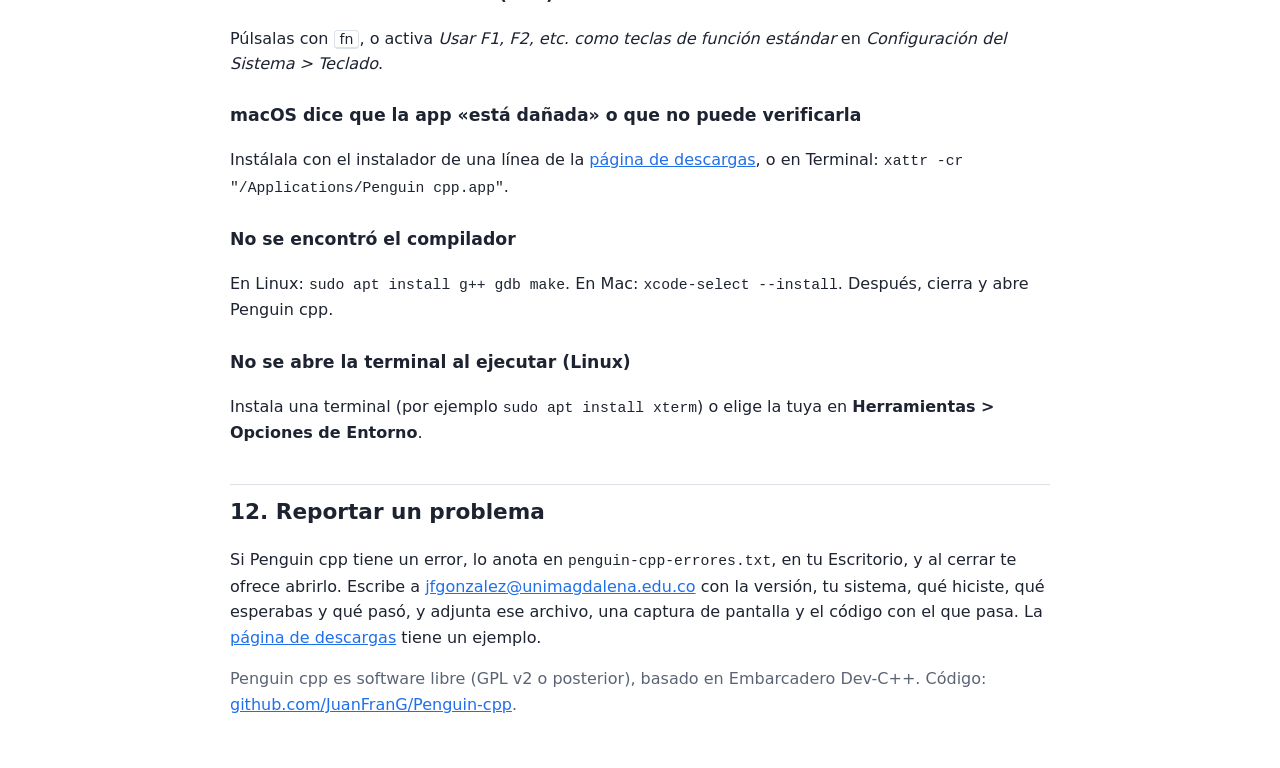
==== commit 01a1ea55: "Penguin cpp 0.2.2" ====
--- a/manual/index.html
+++ b/manual/index.html
@@ -11,7 +11,7 @@
   <p class="lang"><a href="en/index.html">English</a></p>
   <h1>Manual de Penguin cpp</h1>
   <p class="lead">Un IDE de C y C++ sencillo para aprender, para Linux y macOS (Apple Silicon).
-  Este manual corresponde a la versión 0.2.1.</p>
+  Este manual corresponde a la versión 0.2.2.</p>
 
   <nav class="toc">
     <strong>Contenido</strong>
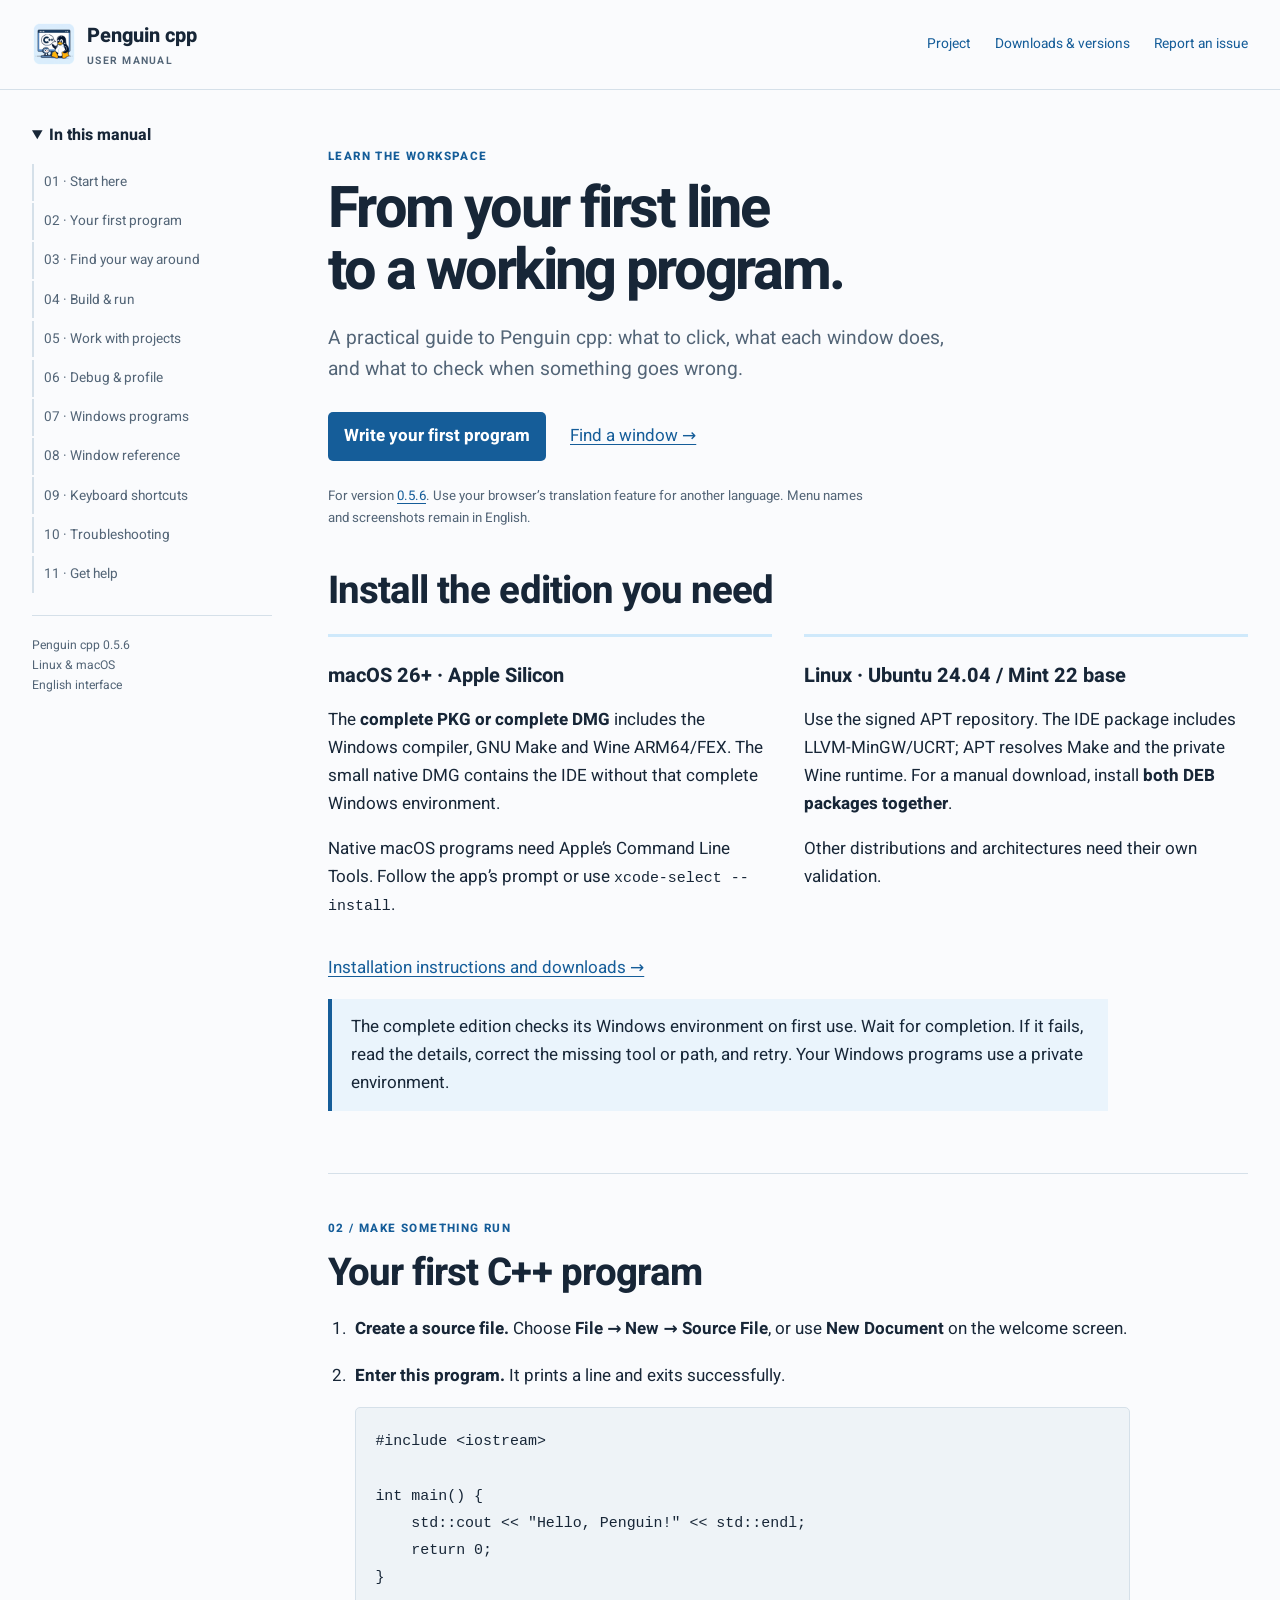
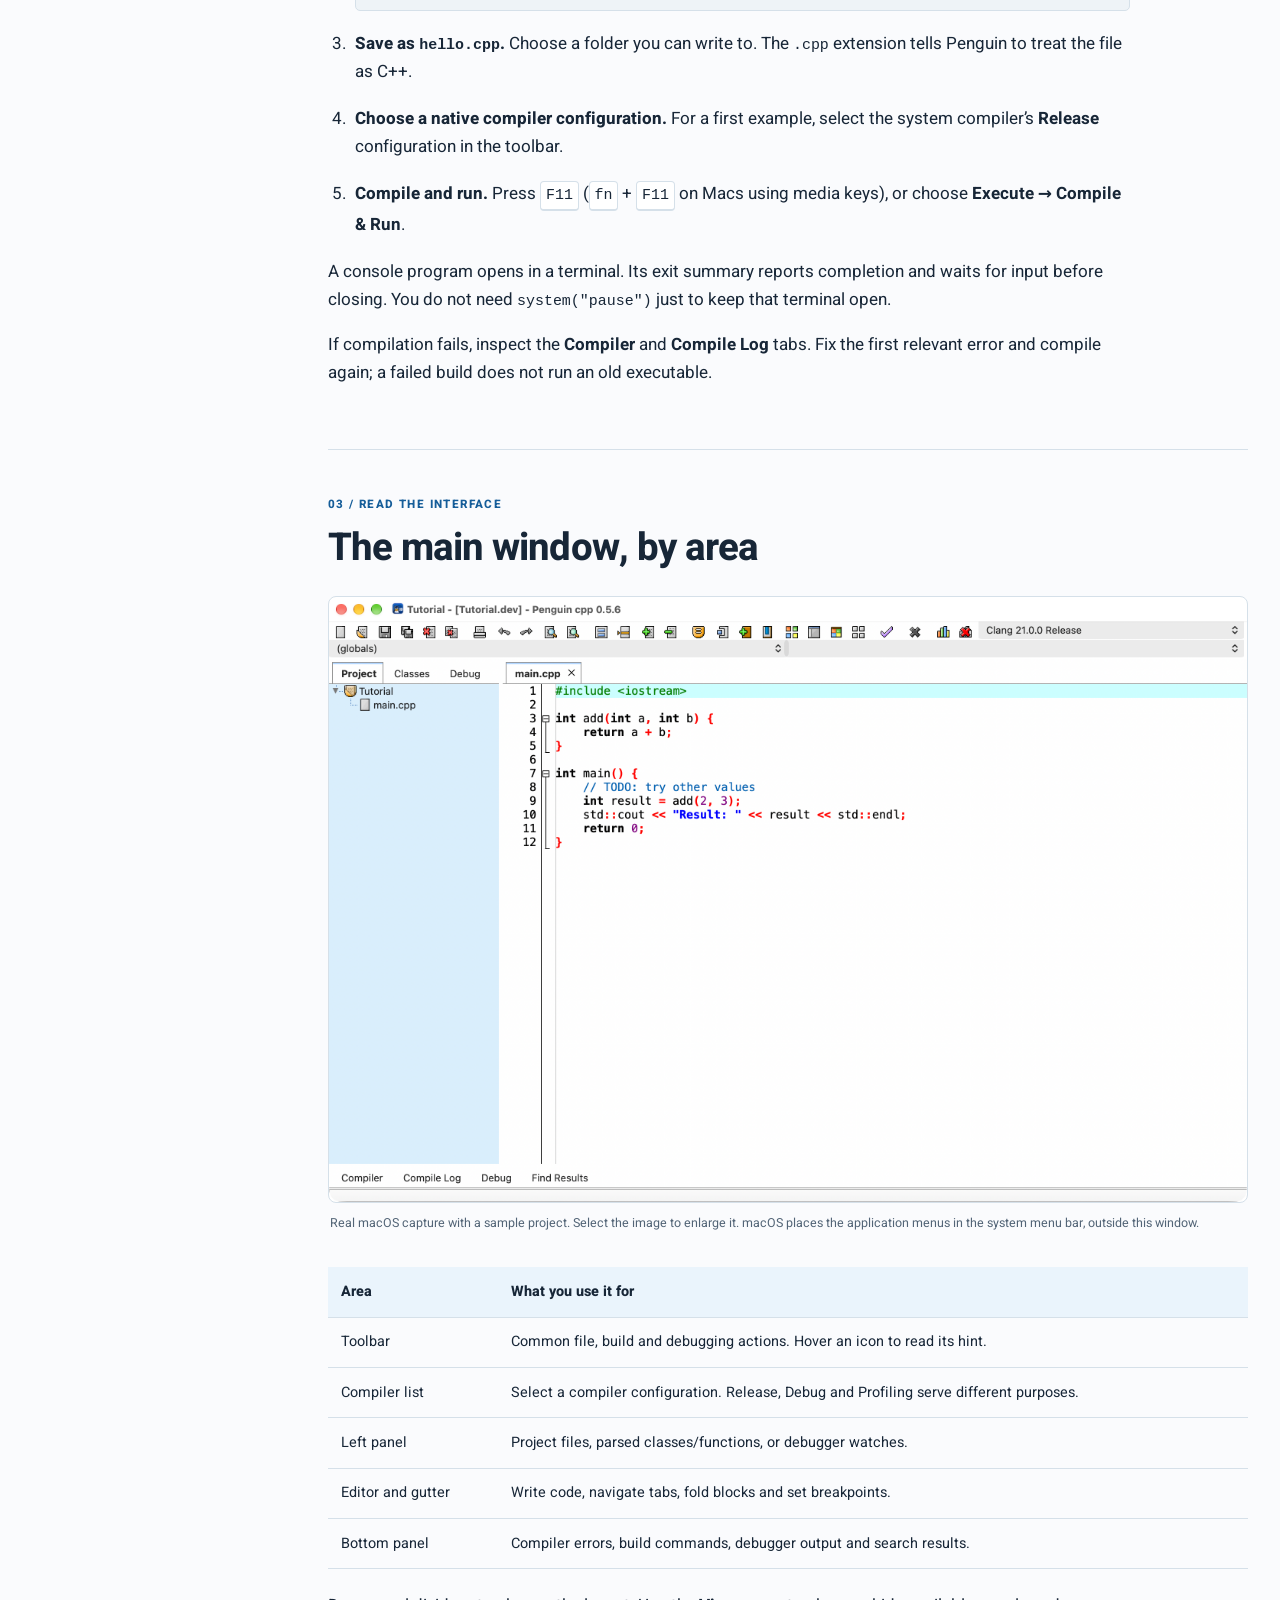
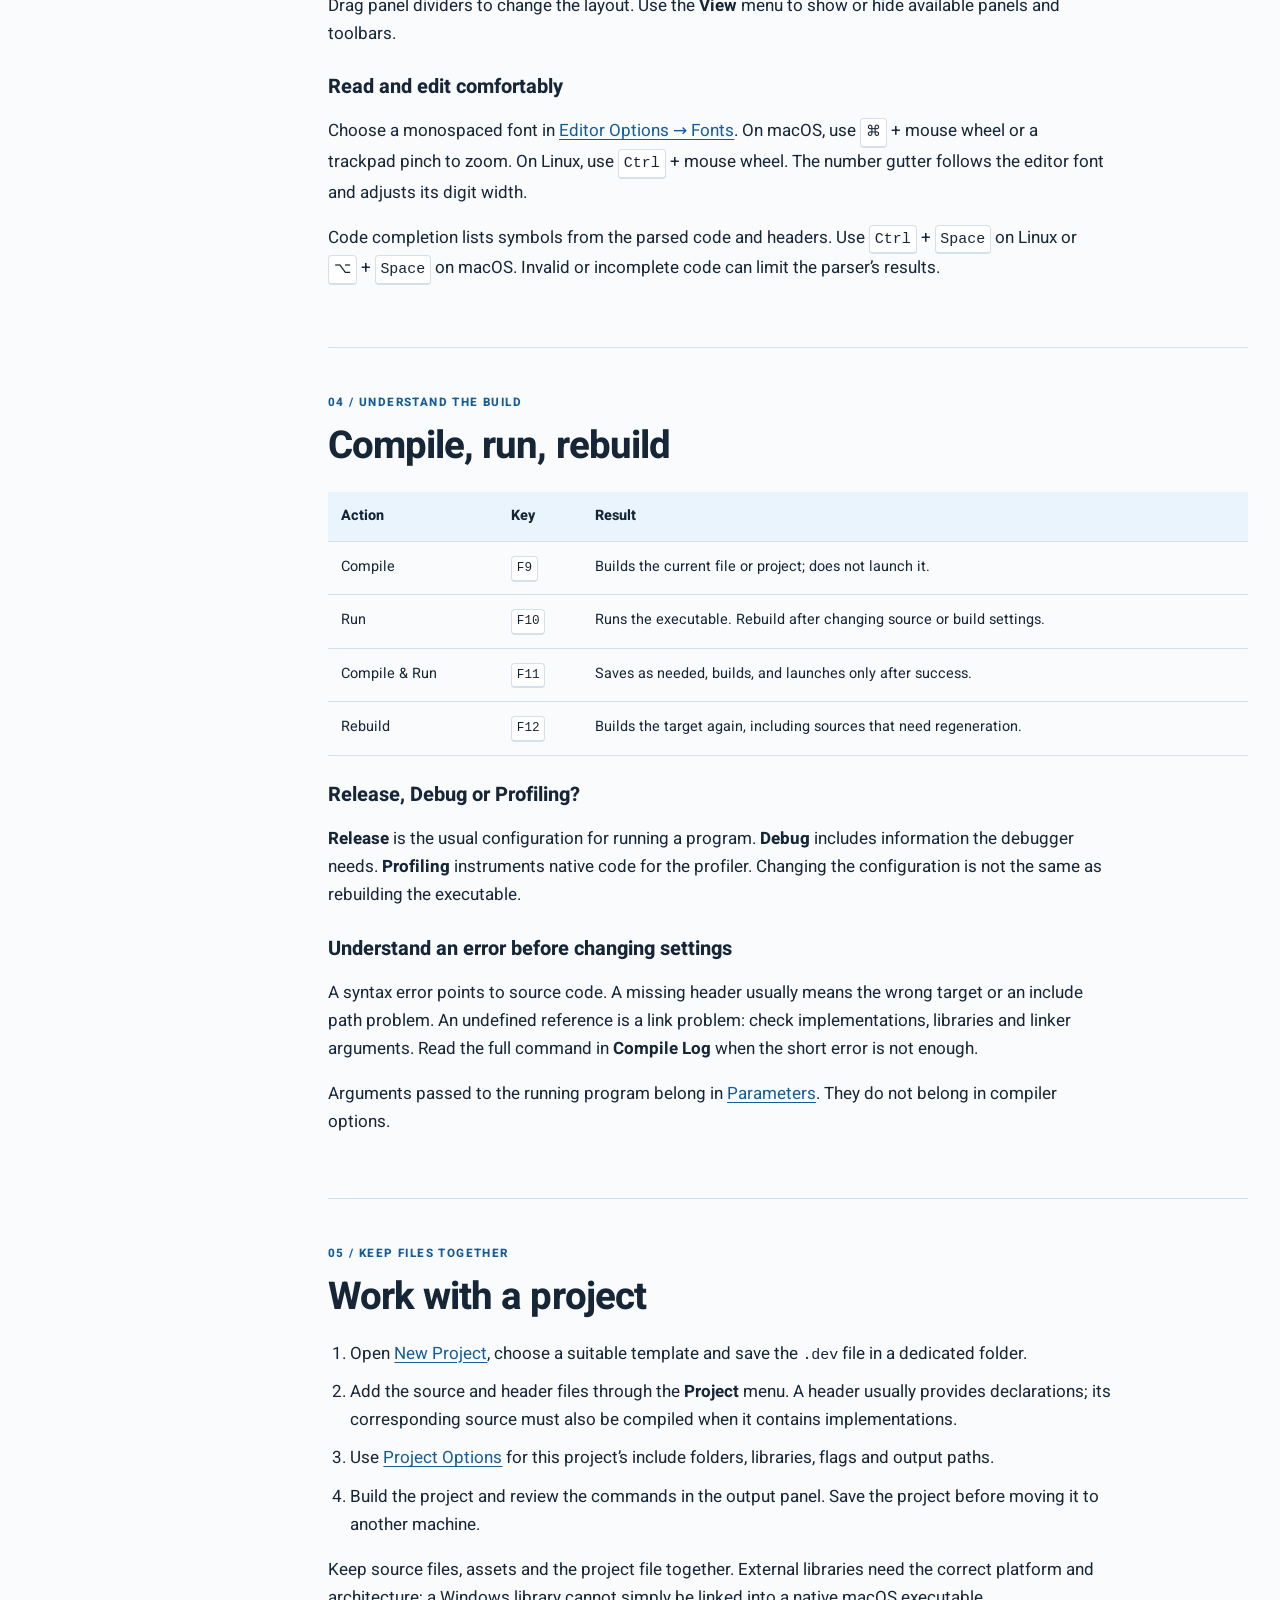
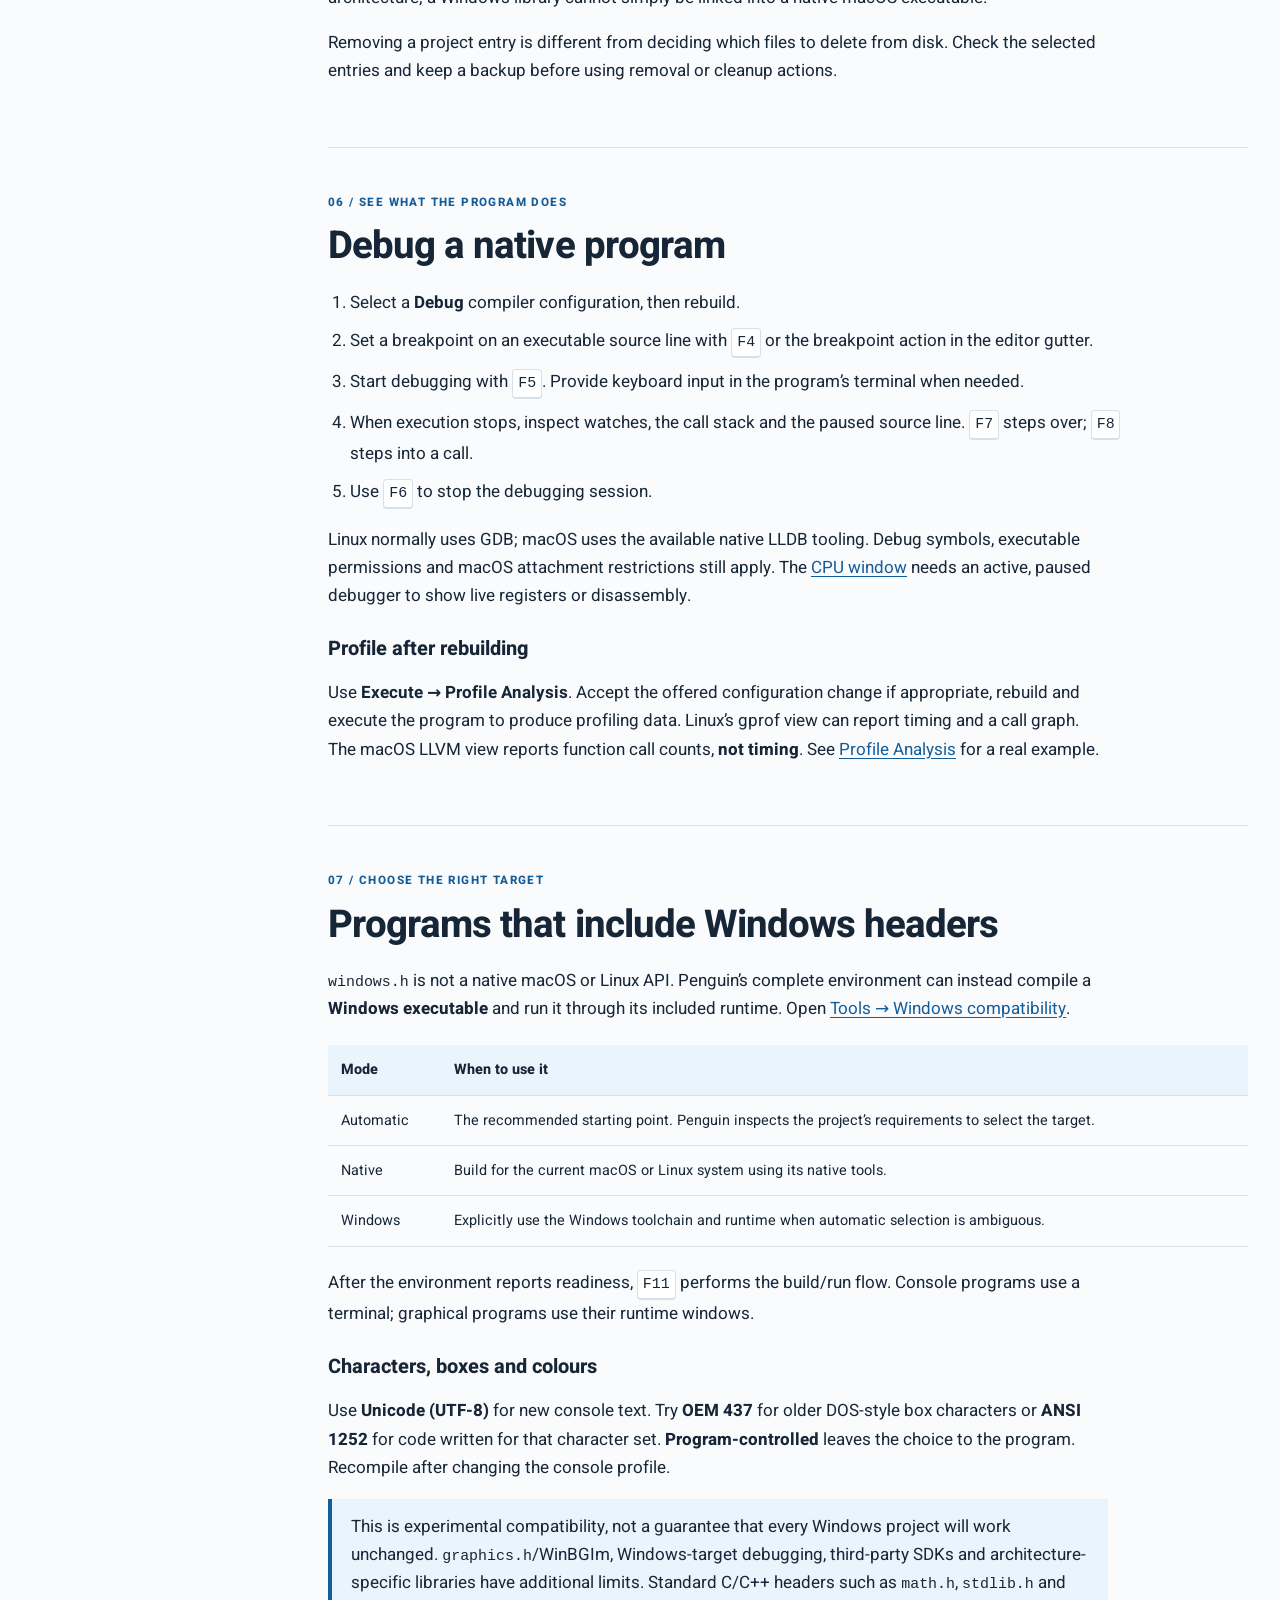
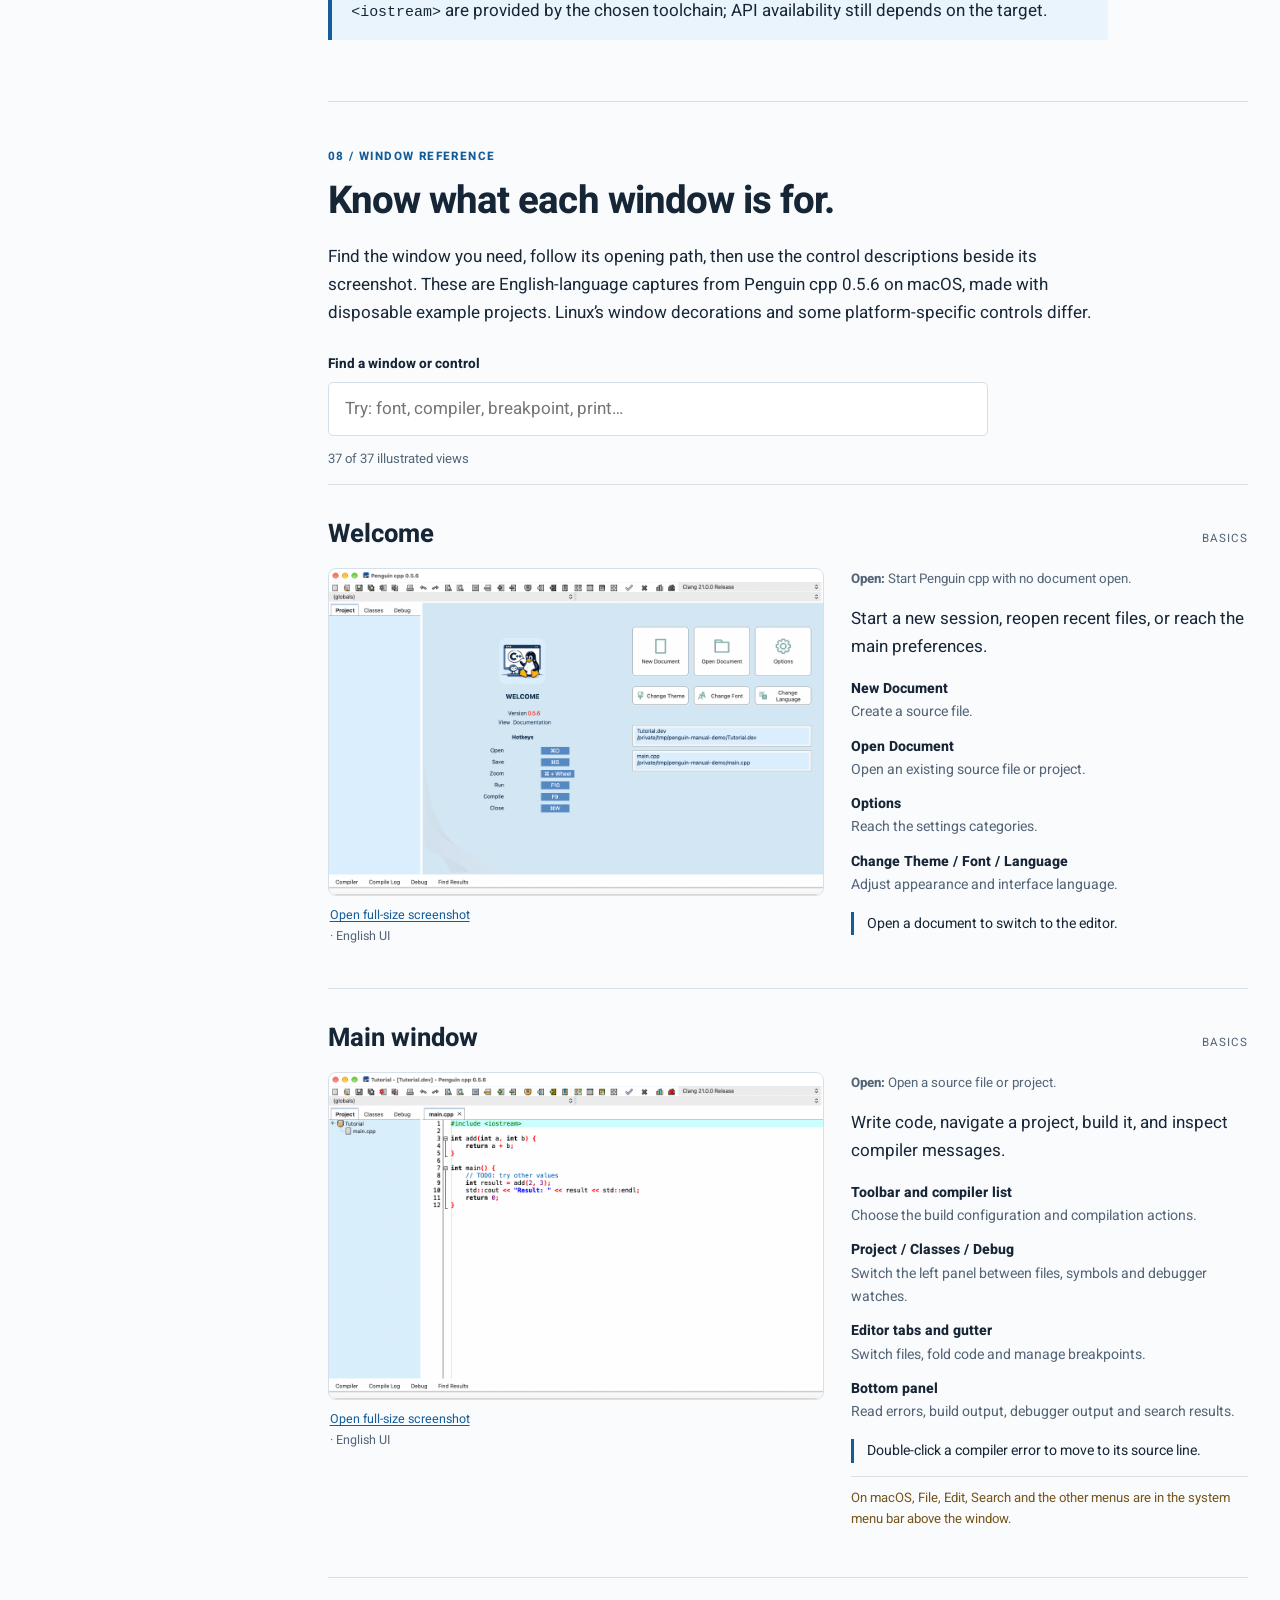
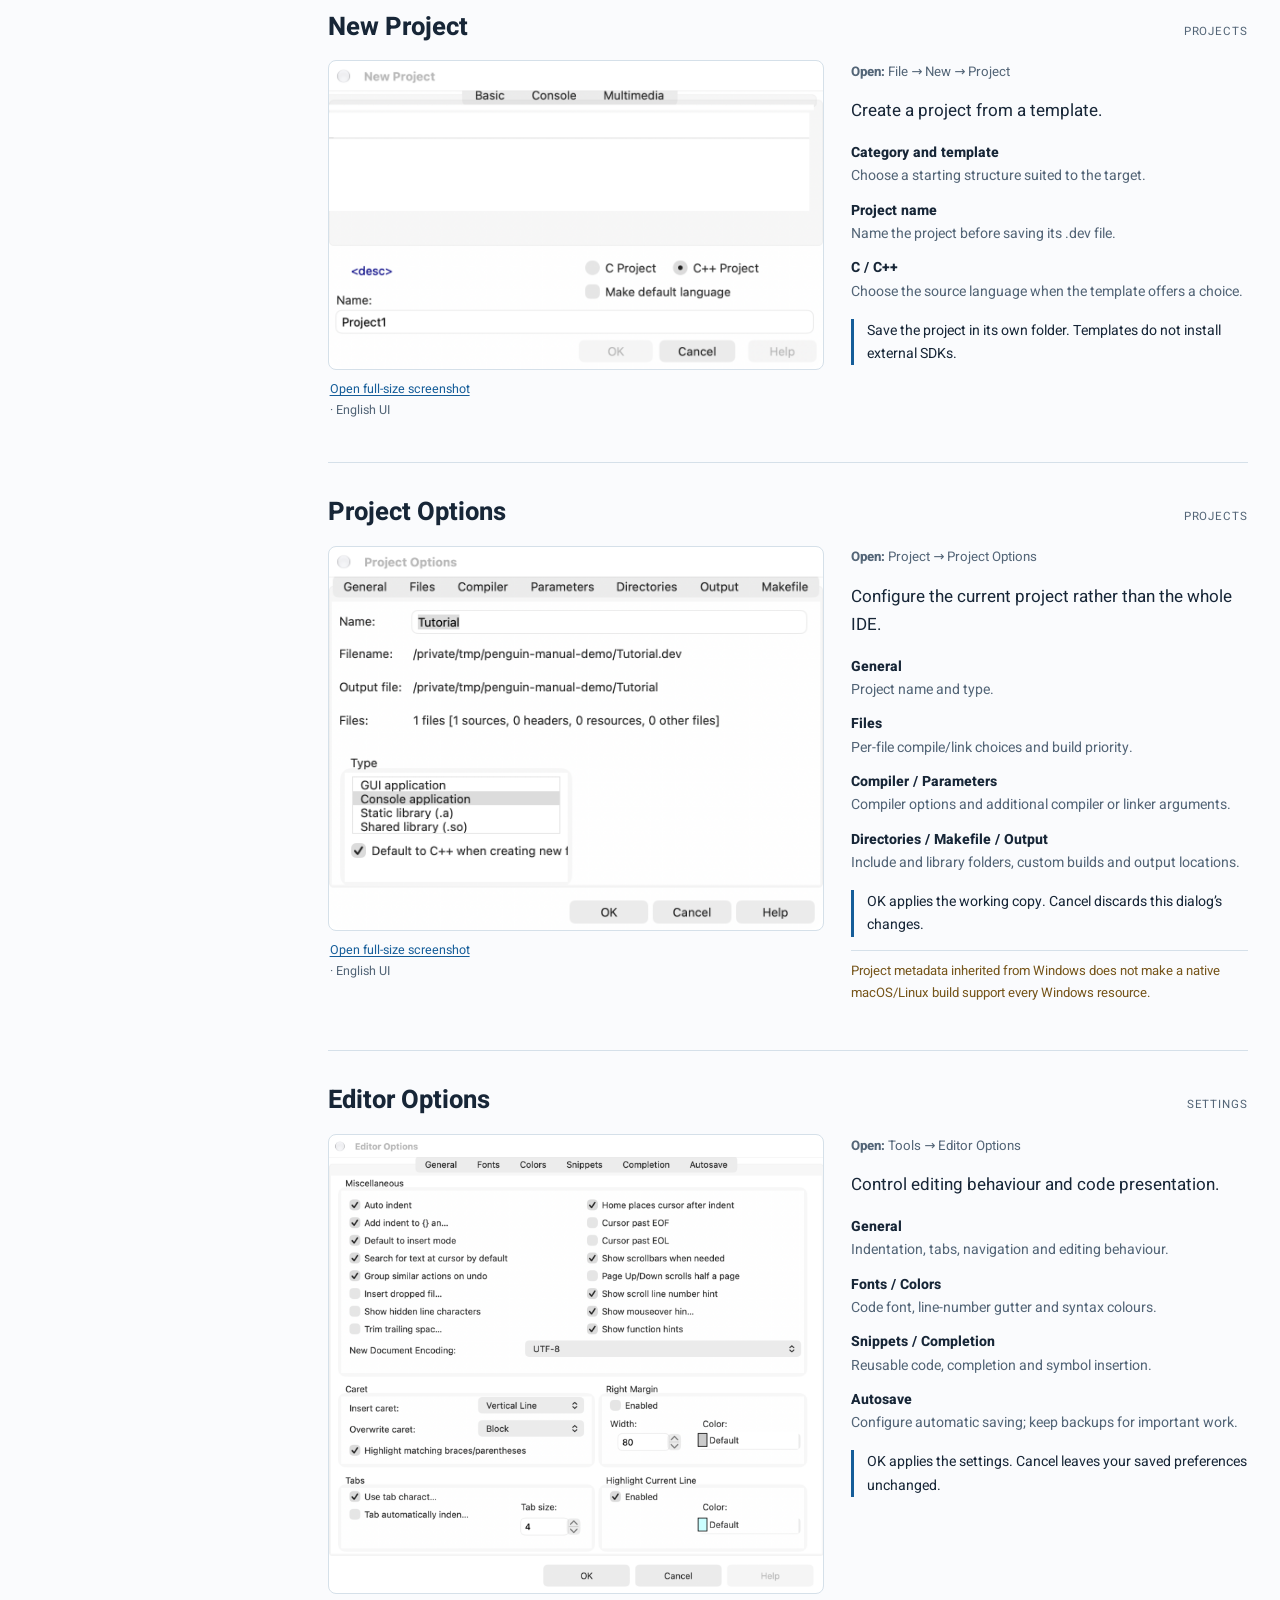
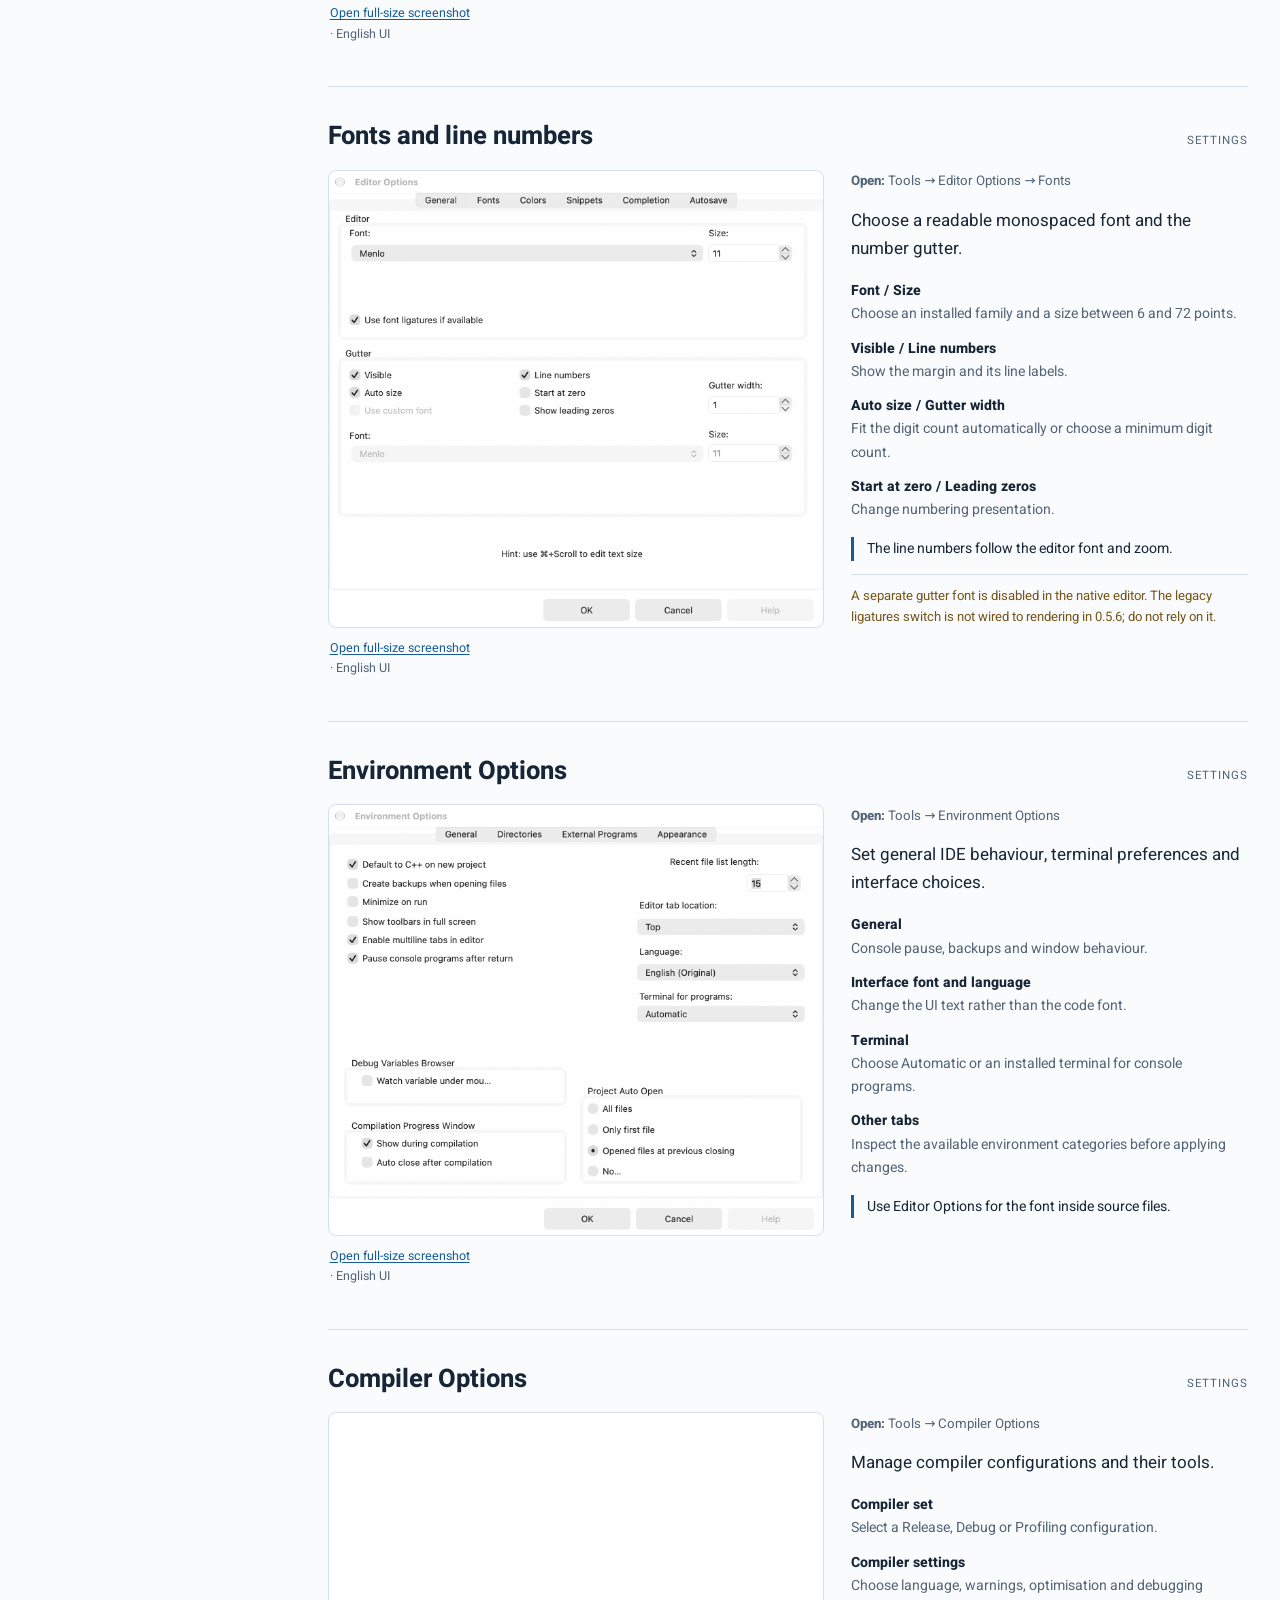
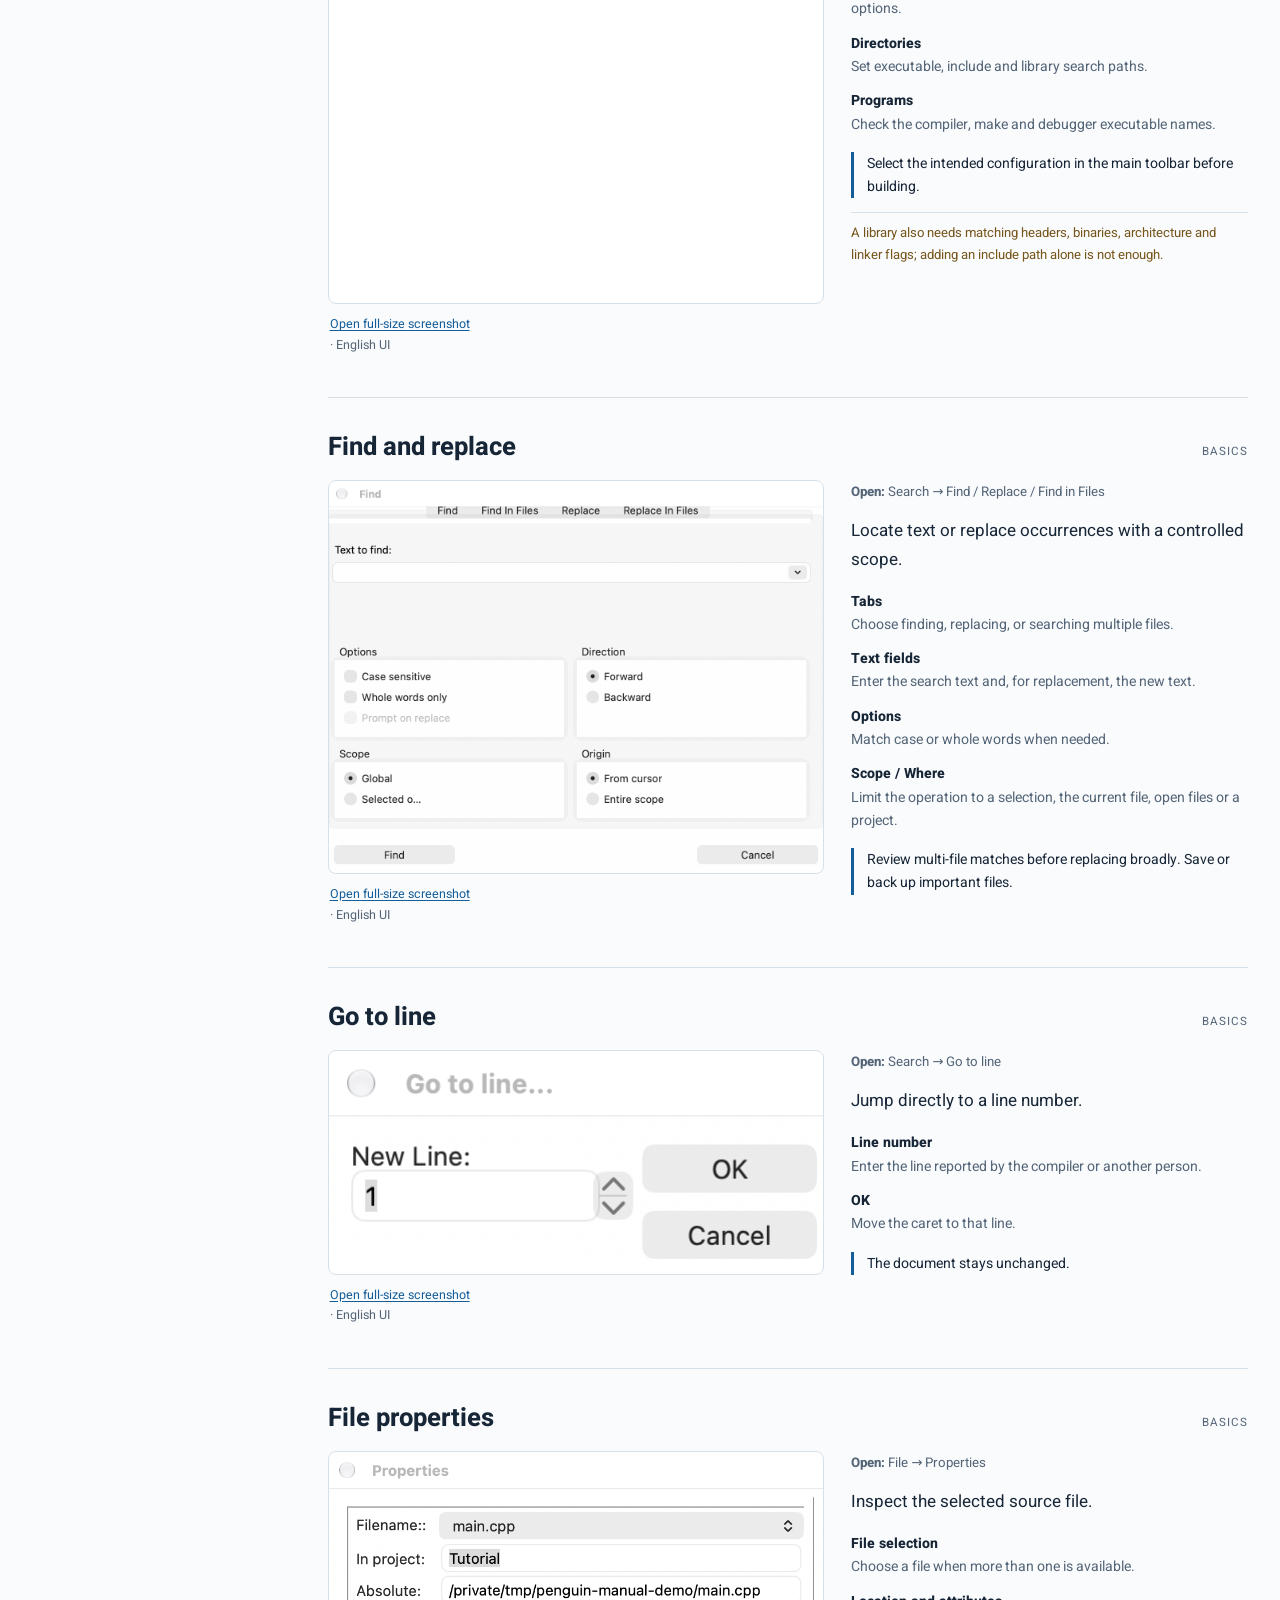
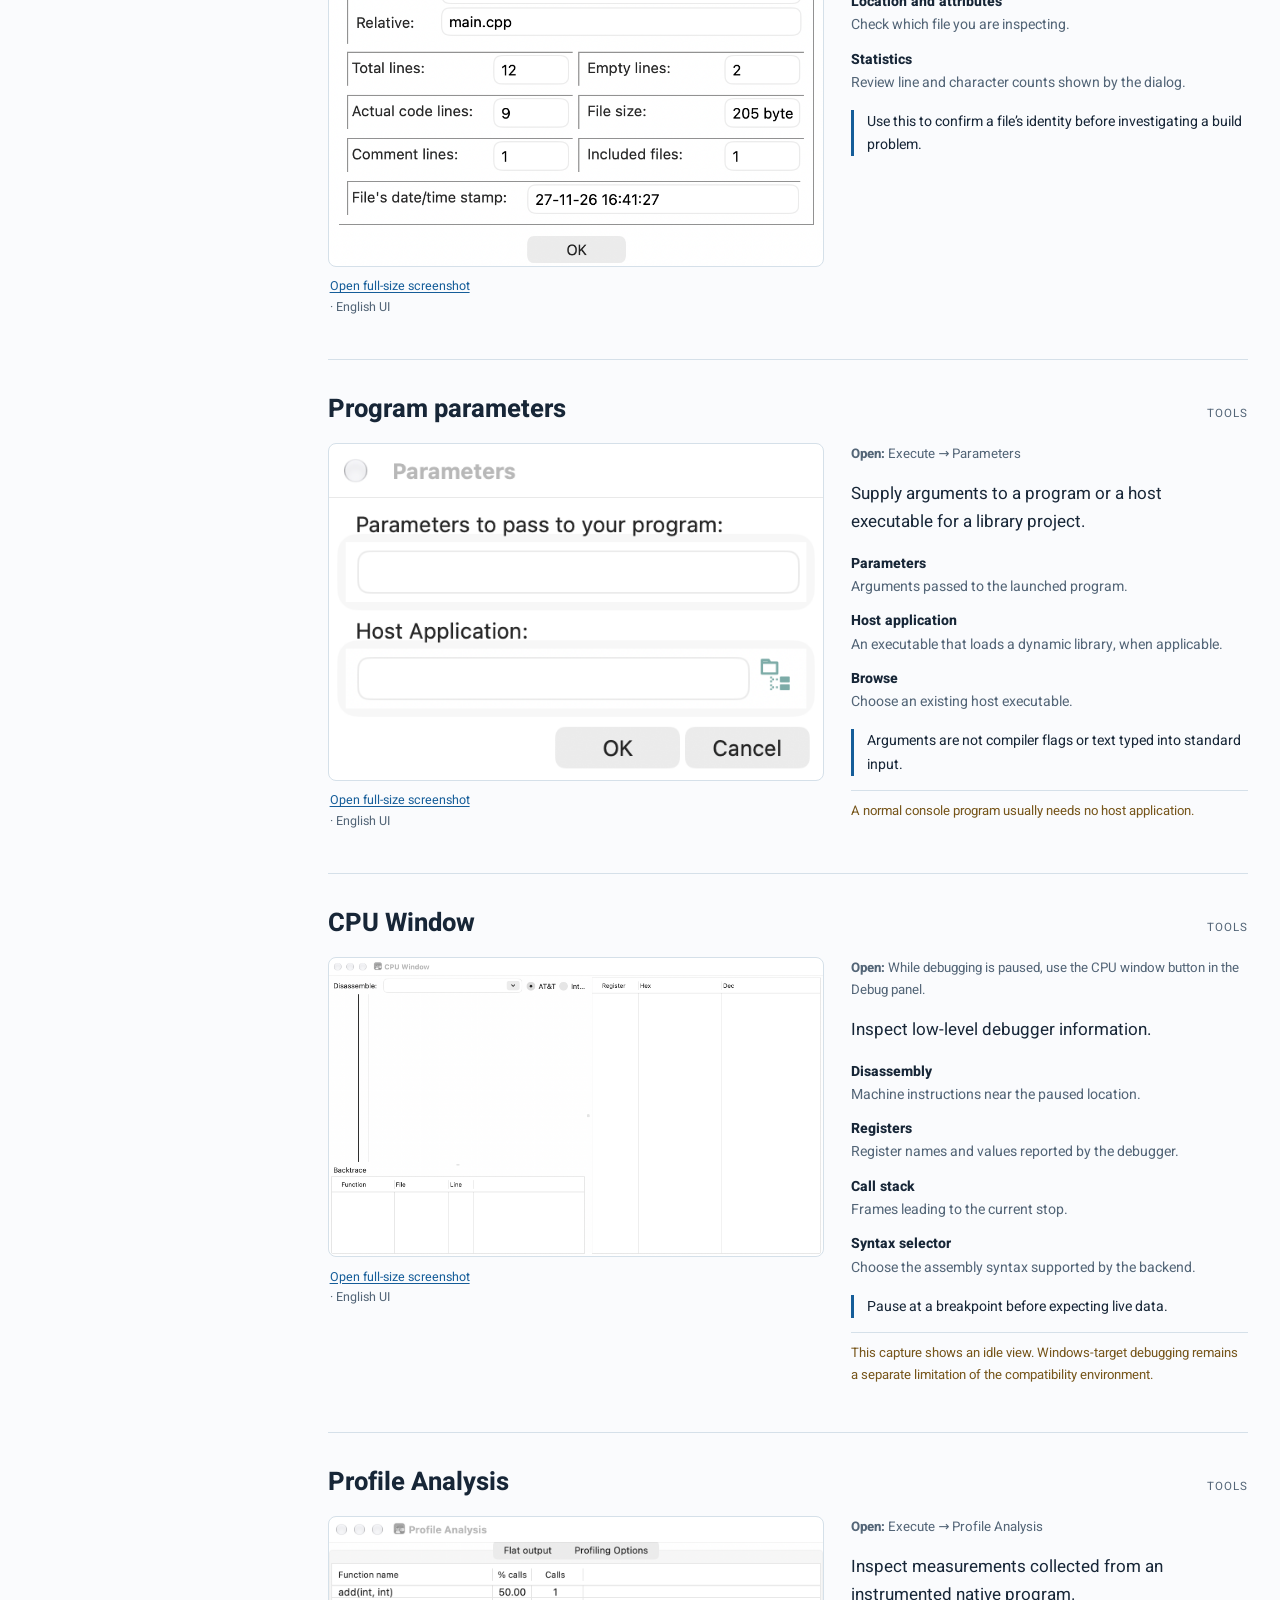
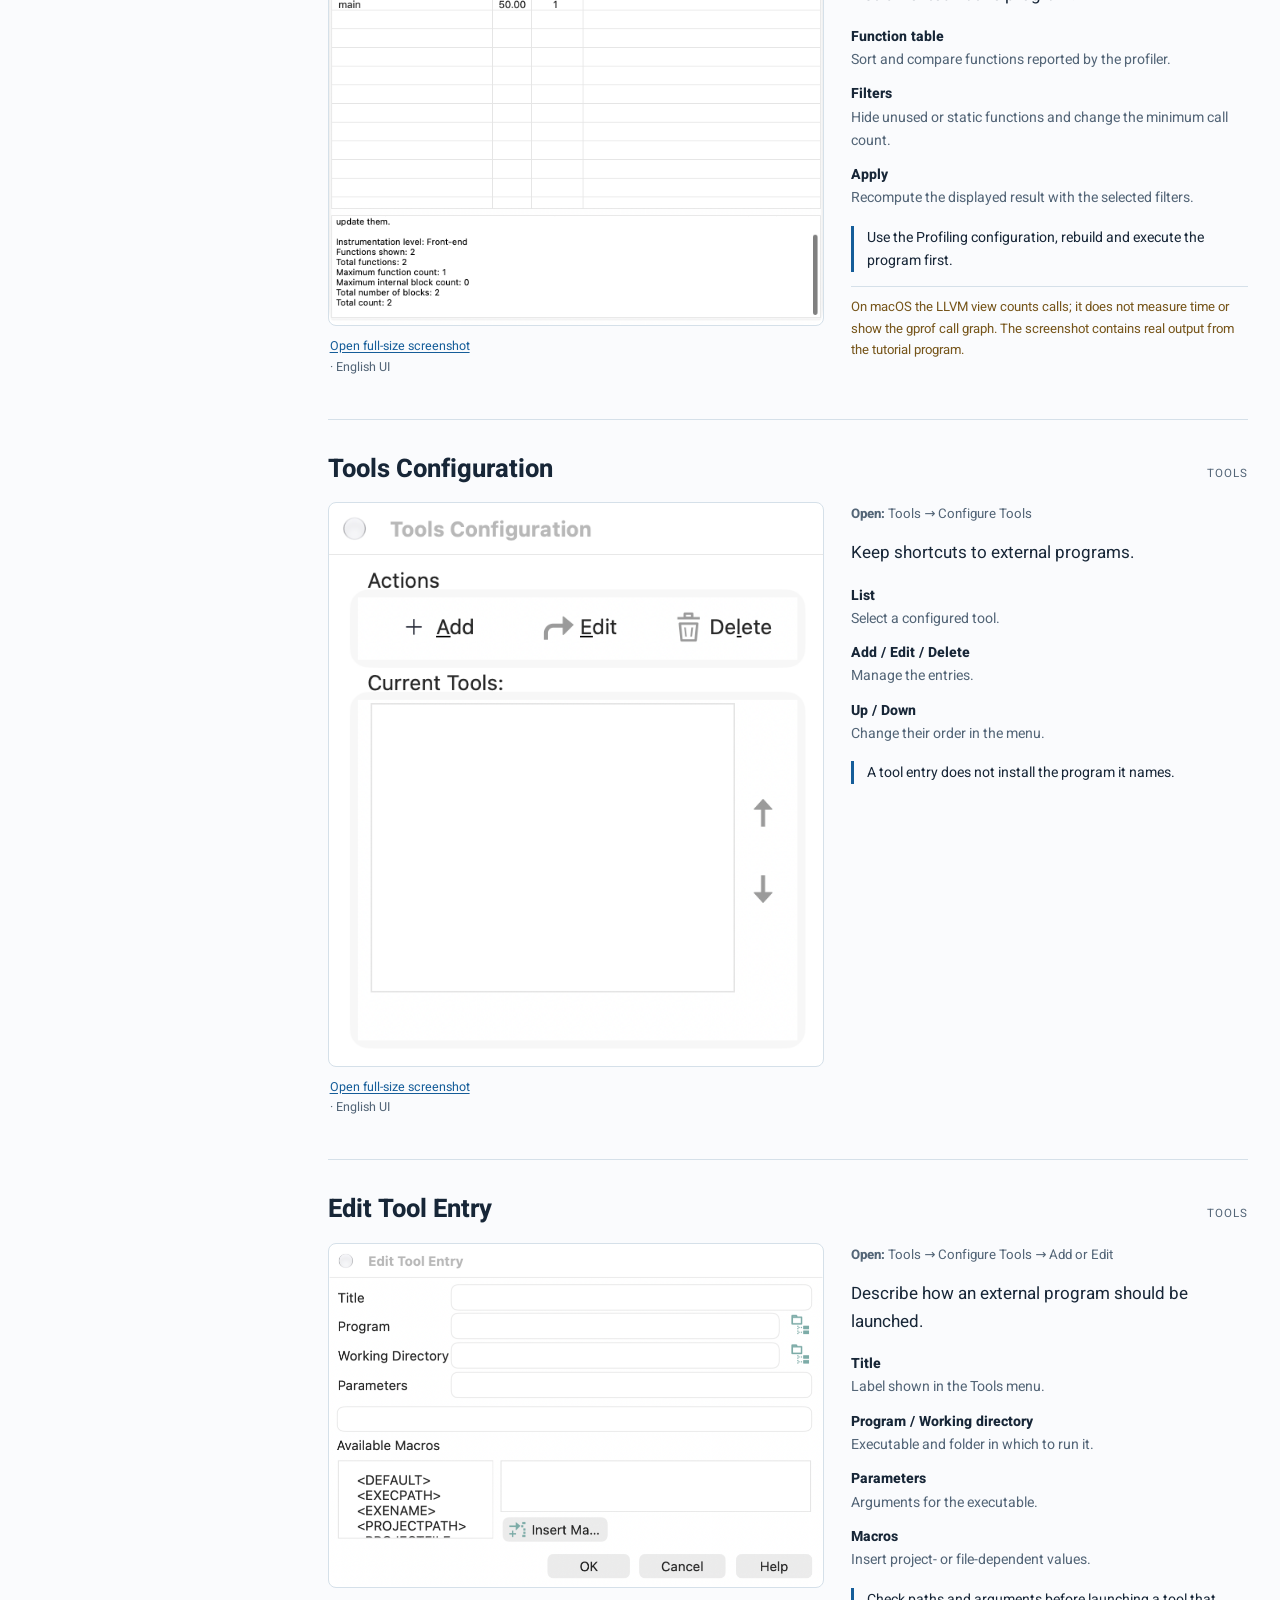
==== commit 81ac976f: "Publish illustrated English user manual" ====
--- a/manual/index.html
+++ b/manual/index.html
@@ -1,276 +1,77 @@
 <!doctype html>
-<html lang="es">
+<html lang="en">
 <head>
-<meta charset="utf-8">
-<meta name="viewport" content="width=device-width, initial-scale=1">
-<title>Manual de Penguin cpp</title>
-<link rel="stylesheet" href="manual.css">
+<meta charset="utf-8"><meta name="viewport" content="width=device-width,initial-scale=1">
+<meta name="color-scheme" content="light dark">
+<meta name="description" content="Learn Penguin cpp with a first-program guide, real window screenshots, build and debug workflows, and a searchable window reference.">
+<title>Penguin cpp — User manual</title>
+<link rel="stylesheet" href="manual.css"><script src="manual.js" defer></script>
 </head>
 <body>
-<main>
-  <p class="lang"><a href="en/index.html">English</a></p>
-  <h1>Manual de Penguin cpp</h1>
-  <p class="lead">Un IDE de C y C++ sencillo para aprender, para Linux y macOS (Apple Silicon).
-  Este manual corresponde a la versión 0.2.2.</p>
-
-  <nav class="toc">
-    <strong>Contenido</strong>
-    <ol>
-      <li><a href="#instalar">Instalar</a></li>
-      <li><a href="#primer-programa">Tu primer programa</a></li>
-      <li><a href="#ventana">La ventana</a></li>
-      <li><a href="#editor">El editor</a></li>
-      <li><a href="#proyectos">Proyectos</a></li>
-      <li><a href="#compilar">Compilar y ejecutar</a></li>
-      <li><a href="#depurar">Depurar</a></li>
-      <li><a href="#perfilar">Perfilar</a></li>
-      <li><a href="#opciones">Opciones</a></li>
-      <li><a href="#atajos">Atajos de teclado</a></li>
-      <li><a href="#problemas">Problemas frecuentes</a></li>
-      <li><a href="#reportar">Reportar un problema</a></li>
-    </ol>
-  </nav>
-
-  <h2 id="instalar">1. Instalar</h2>
-  <p>Las instrucciones están en la <a href="https://juanfrang.github.io/Penguin-cpp/">página de
-  descargas</a>. En resumen:</p>
-  <ul>
-    <li><strong>Linux</strong> (Debian, Ubuntu, Linux Mint y derivadas): con el repositorio APT,
-    <code>sudo apt install penguin-cpp</code>. Instala también gcc, g++, make, gdb y los
-    formateadores.</li>
-    <li><strong>macOS</strong> (Mac con Apple Silicon): en Terminal,
-    <code>curl -fsSL https://juanfrang.github.io/Penguin-cpp/install-macos.sh | bash</code>.
-    Para compilar hacen falta las Command Line Tools de Apple; si faltan, Penguin cpp ofrece
-    instalarlas.</li>
-  </ul>
-  <p>La primera vez, Penguin cpp busca los compiladores del sistema (gcc en Linux, clang en macOS) y
-  crea tres configuraciones: <em>Release</em> (para usar), <em>Debug</em> (para depurar) y
-  <em>Profiling</em> (para perfilar). Se elige una en la lista de la barra de herramientas.</p>
-
-  <h2 id="primer-programa">2. Tu primer programa</h2>
-  <ol>
-    <li>Pulsa <em>Nuevo Documento</em> en la bienvenida, o <strong>Archivo &gt; Nuevo &gt; Archivo
-    Fuente</strong> (<kbd>Ctrl</kbd>+<kbd>N</kbd>; en Mac <kbd>⌘N</kbd>).</li>
-    <li>Escribe:
-<pre><code>#include &lt;iostream&gt;
-using namespace std;
+<a class="skip" href="#main">Skip to the manual</a>
+<header class="site-header"><a class="brand" href="https://juanfrang.github.io/Penguin-cpp/"><img src="assets/penguin.png" alt="" width="44" height="44"><span>Penguin cpp<small>USER MANUAL</small></span></a><nav aria-label="Project"><a href="https://juanfrang.github.io/Penguin-cpp/">Project</a><a href="https://github.com/JuanFranG/Penguin-cpp/releases">Downloads &amp; versions</a><a href="https://github.com/JuanFranG/Penguin-cpp/issues">Report an issue</a></nav></header>
+<div class="manual-shell">
+<aside><details class="contents" open><summary>In this manual</summary><nav aria-label="Manual contents"><a href="#start">01 · Start here</a><a href="#first-program">02 · Your first program</a><a href="#window">03 · Find your way around</a><a href="#compile">04 · Build &amp; run</a><a href="#projects">05 · Work with projects</a><a href="#debug">06 · Debug &amp; profile</a><a href="#compatibility">07 · Windows programs</a><a href="#reference">08 · Window reference</a><a href="#shortcuts">09 · Keyboard shortcuts</a><a href="#problems">10 · Troubleshooting</a><a href="#report">11 · Get help</a></nav><p class="sidebar-note">Penguin cpp 0.5.6<br>Linux &amp; macOS<br>English interface</p></details></aside>
+<main id="main">
+<section class="intro" id="start"><p class="eyebrow">LEARN THE WORKSPACE</p><h1>From your first line<br>to a working program.</h1><p class="lead">A practical guide to Penguin cpp: what to click, what each window does, and what to check when something goes wrong.</p><div class="intro-links"><a class="button" href="#first-program">Write your first program</a><a href="#reference">Find a window →</a></div><p class="edition">For version <a href="https://github.com/JuanFranG/Penguin-cpp/releases/tag/v0.5.6">0.5.6</a>. Use your browser’s translation feature for another language. Menu names and screenshots remain in English.</p>
+<h2 id="install">Install the edition you need</h2><div class="platforms"><article><h3>macOS 26+ · Apple Silicon</h3><p>The <strong>complete PKG or complete DMG</strong> includes the Windows compiler, GNU Make and Wine ARM64/FEX. The small native DMG contains the IDE without that complete Windows environment.</p><p>Native macOS programs need Apple’s Command Line Tools. Follow the app’s prompt or use <code translate="no">xcode-select --install</code>.</p></article><article><h3>Linux · Ubuntu 24.04 / Mint 22 base</h3><p>Use the signed APT repository. The IDE package includes LLVM-MinGW/UCRT; APT resolves Make and the private Wine runtime. For a manual download, install <strong>both DEB packages together</strong>.</p><p>Other distributions and architectures need their own validation.</p></article></div><p><a href="https://juanfrang.github.io/Penguin-cpp/#descargas">Installation instructions and downloads →</a></p><p class="note">The complete edition checks its Windows environment on first use. Wait for completion. If it fails, read the details, correct the missing tool or path, and retry. Your Windows programs use a private environment.</p></section>
+<section id="first-program"><p class="eyebrow">02 / MAKE SOMETHING RUN</p><h2>Your first C++ program</h2><ol class="steps"><li><strong>Create a source file.</strong> Choose <span class="ui" translate="no">File → New → Source File</span>, or use <span class="ui" translate="no">New Document</span> on the welcome screen.</li><li><strong>Enter this program.</strong> It prints a line and exits successfully.<pre><code translate="no">#include &lt;iostream&gt;
 
 int main() {
-    string nombre;
-    cout &lt;&lt; "¿Cómo te llamas? ";
-    cin &gt;&gt; nombre;
-    cout &lt;&lt; "Hola, " &lt;&lt; nombre &lt;&lt; endl;
+    std::cout &lt;&lt; "Hello, Penguin!" &lt;&lt; std::endl;
     return 0;
-}</code></pre></li>
-    <li>Guárdalo como <code>hola.cpp</code> (<kbd>Ctrl</kbd>+<kbd>S</kbd>; en Mac <kbd>⌘S</kbd>).</li>
-    <li>Pulsa <kbd>F11</kbd> (<strong>Ejecutar &gt; Compilar y Ejecutar</strong>). Se abre una terminal
-    con tu programa; al terminar muestra cuánto tardó y su código de salida, y espera a que pulses
-    Enter.</li>
-  </ol>
-  <p class="note">No hace falta <code>system("pause")</code> al final: Penguin cpp ya espera. Tampoco
-  <code>system("cls")</code> ni <code>#include &lt;windows.h&gt;</code>, que solo existen en Windows (ver
-  <a href="#problemas">Problemas frecuentes</a>).</p>
-
-  <h2 id="ventana">3. La ventana</h2>
-  <ul>
-    <li><strong>Bienvenida:</strong> crear o abrir documentos, los archivos recientes, y cambiar el tema,
-    la fuente o el idioma.</li>
-    <li><strong>Panel izquierdo:</strong> <em>Proyecto</em> (los archivos del proyecto), <em>Clases</em>
-    (las funciones, clases y variables del código; un clic lleva a su definición) y <em>Depurar</em>
-    (las variables vigiladas).</li>
-    <li><strong>Panel inferior:</strong> <em>Compilador</em> (errores y advertencias; un doble clic lleva
-    a la línea), <em>Registro de Compilación</em>, <em>Depuración</em> y <em>Resultados</em> (de la
-    búsqueda).</li>
-    <li><strong>Barra de herramientas:</strong> los botones de compilar y ejecutar, y la lista de
-    configuraciones del compilador.</li>
-  </ul>
-
-  <h2 id="editor">4. El editor</h2>
-  <ul>
-    <li><strong>Autocompletado:</strong> aparece solo al escribir <code>.</code>, <code>-&gt;</code> o
-    <code>::</code>, o se pide con <kbd>Ctrl</kbd>+<kbd>Espacio</kbd> (en Mac
-    <kbd>⌥</kbd>+<kbd>Espacio</kbd>). Muestra las funciones, variables y miembros de tu código y de las
-    bibliotecas que incluyes.</li>
-    <li><strong>Ayuda de parámetros:</strong> al escribir <code>(</code> después de una función se ven sus
-    parámetros.</li>
-    <li><strong>Plegado:</strong> los bloques entre llaves se pliegan con el triángulo del margen.</li>
-    <li><strong>Buscar y reemplazar:</strong> <kbd>Ctrl</kbd>+<kbd>F</kbd> y <kbd>Ctrl</kbd>+<kbd>R</kbd>
-    (en Mac <kbd>⌘F</kbd>, <kbd>⌘R</kbd>); <kbd>F3</kbd> busca otra vez.</li>
-    <li><strong>Comentar:</strong> <kbd>Ctrl</kbd>+<kbd>/</kbd> (en Mac <kbd>⌘/</kbd>) comenta o
-    descomenta las líneas seleccionadas.</li>
-    <li><strong>Formatear:</strong> <strong>Formato &gt; Formatear el archivo actual</strong> ordena la
-    sangría y las llaves con astyle; el estilo se elige en <strong>Formato &gt; Opciones de
-    formato</strong>.</li>
-    <li><strong>Zoom:</strong> <kbd>Ctrl</kbd> + rueda del ratón, o <kbd>Ctrl</kbd>+<kbd>+</kbd> y
-    <kbd>Ctrl</kbd>+<kbd>-</kbd>. En Mac, <kbd>⌘</kbd> + rueda o pellizcando el trackpad.</li>
-    <li><strong>Exportar e imprimir:</strong> <strong>Archivo &gt; Exportar</strong> guarda el código con
-    colores en HTML, RTF o TeX; <strong>Archivo &gt; Imprimir</strong> lo imprime o lo guarda en
-    PDF.</li>
-  </ul>
-
-  <h2 id="proyectos">5. Proyectos</h2>
-  <p>Un archivo suelto basta para ejercicios de un solo archivo. Para programas con varios archivos se
-  usa un proyecto (<code>.dev</code>):</p>
-  <ol>
-    <li><strong>Archivo &gt; Nuevo &gt; Proyecto...</strong>, elige una plantilla (por ejemplo una
-    aplicación de consola), el lenguaje (C o C++) y un nombre.</li>
-    <li>Agrega archivos con el menú <strong>Proyecto</strong> o con clic derecho en el panel
-    <em>Proyecto</em>.</li>
-    <li><strong>Proyecto &gt; Opciones</strong> (<kbd>Ctrl</kbd>+<kbd>H</kbd>; en Mac
-    <kbd>⌃H</kbd>): el nombre del ejecutable, las opciones del compilador y del enlazador, las
-    carpetas de cabeceras y bibliotecas, y los argumentos del programa.</li>
-  </ol>
-  <p>Penguin cpp escribe un <code>Makefile</code> para cada proyecto y lo compila con
-  <code>make</code>. Los proyectos de Dev-C++ para Windows se abren igual; si usan bibliotecas o
-  cabeceras de Windows, hay que cambiarlas.</p>
-
-  <h2 id="compilar">6. Compilar y ejecutar</h2>
-  <table>
-    <tr><th>Acción</th><th>Tecla</th><th>Qué hace</th></tr>
-    <tr><td>Compilar</td><td><kbd>F9</kbd></td><td>Compila lo que cambió</td></tr>
-    <tr><td>Ejecutar</td><td><kbd>F10</kbd></td><td>Ejecuta el último programa compilado</td></tr>
-    <tr><td>Compilar y ejecutar</td><td><kbd>F11</kbd></td><td>Las dos cosas</td></tr>
-    <tr><td>Reconstruir todo</td><td><kbd>F12</kbd></td><td>Compila todo desde cero</td></tr>
-    <tr><td>Revisar sintaxis</td><td><kbd>Ctrl</kbd>+<kbd>F9</kbd></td><td>Busca errores sin generar el programa</td></tr>
-    <tr><td>Detener</td><td><kbd>F6</kbd></td><td>Termina el programa que se está ejecutando</td></tr>
-  </table>
-  <p>En Mac, las teclas F se pulsan con <kbd>fn</kbd> (<kbd>fn</kbd>+<kbd>F9</kbd>…), salvo que en
-  <em>Configuración del Sistema &gt; Teclado</em> se usen como teclas de función normales.</p>
-  <p>Los errores aparecen en la pestaña <em>Compilador</em> del panel inferior; un doble clic lleva a la
-  línea, marcada en rojo. Los programas corren en una terminal: en Linux, la del escritorio (se elige en
-  <strong>Herramientas &gt; Opciones de Entorno</strong>); en Mac, Terminal. Los argumentos del programa
-  se ponen en <strong>Ejecutar &gt; Parámetros</strong>.</p>
-
-  <h2 id="depurar">7. Depurar</h2>
-  <p>El depurador detiene el programa donde le digas para ver qué hace, línea a línea. Usa gdb en Linux
-  y lldb en macOS; en los dos se maneja igual.</p>
-  <ol>
-    <li>Elige la configuración <em>Debug</em> en la lista de compiladores (incluye la información que
-    necesita el depurador) y reconstruye (<kbd>F12</kbd>).</li>
-    <li>Pon un <strong>punto de parada</strong>: clic en el margen, junto al número de línea, o
-    <kbd>F4</kbd>.</li>
-    <li>Empieza con <strong>Ejecutar &gt; Depurar</strong> (<kbd>F5</kbd>). El programa se detiene en el
-    punto de parada; la línea actual queda resaltada.</li>
-    <li>Avanza:
-      <table>
-        <tr><th>Acción</th><th>Tecla</th></tr>
-        <tr><td>Siguiente línea (sin entrar en funciones)</td><td><kbd>F7</kbd></td></tr>
-        <tr><td>Entrar en la función</td><td><kbd>F8</kbd></td></tr>
-        <tr><td>Continuar hasta el siguiente punto de parada</td><td>botón <em>Continuar</em></td></tr>
-        <tr><td>Ejecutar hasta el cursor</td><td>botón <em>Ejecutar hasta el cursor</em></td></tr>
-        <tr><td>Salir de la función</td><td>botón <em>Saltar función</em></td></tr>
-        <tr><td>Terminar</td><td><kbd>F6</kbd></td></tr>
-      </table>
-    </li>
-    <li>Mira las variables:
-      <ul>
-        <li><strong>Vigilancias:</strong> <em>Añadir variable vigilada</em> (o clic derecho sobre una
-        variable). Aparecen en el panel izquierdo, pestaña <em>Depurar</em>, y se actualizan en cada
-        paso; las estructuras y arreglos se despliegan.</li>
-        <li><strong>Pasar el ratón</strong> sobre una variable del código muestra su valor.</li>
-        <li><strong>Evaluar:</strong> en la pestaña <em>Depuración</em> del panel inferior escribe una expresión
-        (<code>p.x + 1</code>, <code>notas[2]</code>) y pulsa Enter.</li>
-      </ul>
-    </li>
-  </ol>
-  <p>La entrada y salida del programa (<code>cin</code>, <code>cout</code>) van a su propia terminal.
-  En <em>Enviar comando</em> (pestaña <em>Depuración</em> del panel inferior) se pueden escribir comandos del depurador (por ejemplo <code>bt</code> para
-  ver la pila); la respuesta aparece debajo. El botón <em>Ver ventana del CPU</em> del panel de depuración
-  muestra el código máquina y los registros.</p>
-
-  <h2 id="perfilar">8. Perfilar</h2>
-  <p><strong>Ejecutar &gt; Análisis Perfil de Ejecución</strong> muestra en qué funciones pasa el tiempo
-  tu programa. Penguin cpp ofrece activar la opción de perfilado, recompila, ejecuta el programa y abre
-  los resultados.</p>
-  <ul>
-    <li><strong>Linux</strong> (gprof): tiempo y número de llamadas de cada función, y el grafo de quién
-    llama a quién.</li>
-    <li><strong>macOS</strong> (LLVM): cuántas veces se llamó cada función, de la más llamada a la que
-    menos (macOS no mide tiempos ni tiene grafo de llamadas).</li>
-  </ul>
-
-  <h2 id="opciones">9. Opciones</h2>
-  <ul>
-    <li><strong>Herramientas &gt; Opciones del Compilador:</strong> las configuraciones de compilador
-    (Release, Debug, Profiling), sus opciones (estándar de C++, optimización, advertencias) y sus
-    programas.</li>
-    <li><strong>Herramientas &gt; Opciones de Entorno:</strong> el idioma, el tema, la terminal (Linux) y
-    las carpetas.</li>
-    <li><strong>Herramientas &gt; Opciones del Editor:</strong> la fuente, los colores del código
-    (esquemas claro y oscuro), las tabulaciones y el autocompletado.</li>
-    <li><strong>Herramientas &gt; Configurar Teclas Rápidas:</strong> cambiar cualquier atajo.</li>
-  </ul>
-  <p>La configuración se guarda en <code>~/.config/penguin-cpp</code> (Linux) o en
-  <code>~/Library/Application Support/penguin-cpp</code> (macOS). Para volver a la configuración
-  inicial, cierra Penguin cpp y borra esa carpeta.</p>
-
-  <h2 id="atajos">10. Atajos de teclado</h2>
-  <p>En Mac, <kbd>⌘</kbd> (Command) reemplaza a <kbd>Ctrl</kbd>, salvo en los atajos que macOS se reserva
-  (<kbd>⌘Espacio</kbd>, <kbd>⌘Tab</kbd>, <kbd>⌘H</kbd>, <kbd>⌘M</kbd>, <kbd>⌘Q</kbd>), que siguen con
-  <kbd>⌃</kbd> (Control).</p>
-  <table>
-    <tr><th>Acción</th><th>Linux</th><th>macOS</th></tr>
-    <tr><td>Nuevo archivo</td><td><kbd>Ctrl</kbd>+<kbd>N</kbd></td><td><kbd>⌘N</kbd></td></tr>
-    <tr><td>Abrir</td><td><kbd>Ctrl</kbd>+<kbd>O</kbd></td><td><kbd>⌘O</kbd></td></tr>
-    <tr><td>Guardar / Guardar todo</td><td><kbd>Ctrl</kbd>+<kbd>S</kbd> / <kbd>Ctrl</kbd>+<kbd>Shift</kbd>+<kbd>S</kbd></td><td><kbd>⌘S</kbd> / <kbd>⇧⌘S</kbd></td></tr>
-    <tr><td>Cerrar</td><td><kbd>Ctrl</kbd>+<kbd>W</kbd></td><td><kbd>⌘W</kbd></td></tr>
-    <tr><td>Deshacer / Rehacer</td><td><kbd>Ctrl</kbd>+<kbd>Z</kbd> / <kbd>Ctrl</kbd>+<kbd>Y</kbd></td><td><kbd>⌘Z</kbd> / <kbd>⇧⌘Z</kbd> o <kbd>⌘Y</kbd></td></tr>
-    <tr><td>Autocompletar</td><td><kbd>Ctrl</kbd>+<kbd>Espacio</kbd></td><td><kbd>⌥Espacio</kbd> (o <kbd>⌃Espacio</kbd>, <kbd>⌥Esc</kbd>)</td></tr>
-    <tr><td>Buscar / Reemplazar</td><td><kbd>Ctrl</kbd>+<kbd>F</kbd> / <kbd>Ctrl</kbd>+<kbd>R</kbd></td><td><kbd>⌘F</kbd> / <kbd>⌘R</kbd></td></tr>
-    <tr><td>Ir a la línea</td><td><kbd>Ctrl</kbd>+<kbd>G</kbd></td><td><kbd>⌘G</kbd></td></tr>
-    <tr><td>Comentar / descomentar</td><td><kbd>Ctrl</kbd>+<kbd>/</kbd></td><td><kbd>⌘/</kbd></td></tr>
-    <tr><td>Duplicar / borrar línea</td><td><kbd>Ctrl</kbd>+<kbd>E</kbd> / <kbd>Ctrl</kbd>+<kbd>D</kbd></td><td><kbd>⌘E</kbd> / <kbd>⌘D</kbd></td></tr>
-    <tr><td>Cambiar entre .h y .cpp</td><td><kbd>Ctrl</kbd>+<kbd>Q</kbd></td><td><kbd>⌃Q</kbd></td></tr>
-    <tr><td>Pestaña siguiente</td><td><kbd>Ctrl</kbd>+<kbd>Tab</kbd></td><td><kbd>⌃Tab</kbd></td></tr>
-    <tr><td>Compilar / Ejecutar / Los dos / Reconstruir</td><td><kbd>F9</kbd> / <kbd>F10</kbd> / <kbd>F11</kbd> / <kbd>F12</kbd></td><td>igual (con <kbd>fn</kbd>)</td></tr>
-    <tr><td>Depurar / Punto de parada / Detener</td><td><kbd>F5</kbd> / <kbd>F4</kbd> / <kbd>F6</kbd></td><td>igual (con <kbd>fn</kbd>)</td></tr>
-    <tr><td>Siguiente línea / Entrar</td><td><kbd>F7</kbd> / <kbd>F8</kbd></td><td>igual (con <kbd>fn</kbd>)</td></tr>
-    <tr><td>Pantalla completa</td><td><kbd>Ctrl</kbd>+<kbd>F11</kbd></td><td><kbd>⌘F11</kbd></td></tr>
-    <tr><td>Este manual</td><td><kbd>F1</kbd></td><td><kbd>fn</kbd>+<kbd>F1</kbd></td></tr>
-  </table>
-  <p>En Mac, el editor también entiende las teclas del Mac: <kbd>⌘</kbd> + flechas (inicio y fin de línea
-  o del archivo), <kbd>⌥</kbd> + flechas (de palabra en palabra) y <kbd>⌥</kbd>/<kbd>⌘</kbd> + borrar.</p>
-
-  <h2 id="problemas">11. Problemas frecuentes</h2>
-  <h3>«windows.h: No such file or directory» (o conio.h)</h3>
-  <p><code>windows.h</code> y <code>conio.h</code> son de Windows y no existen en Linux ni en macOS. Casi
-  siempre se usan para cosas de la consola que tienen equivalente portable:</p>
-  <table>
-    <tr><th>En Windows</th><th>En C++ estándar o portable</th></tr>
-    <tr><td><code>Sleep(500)</code></td><td><code>std::this_thread::sleep_for(std::chrono::milliseconds(500))</code> (<code>&lt;thread&gt;</code>, <code>&lt;chrono&gt;</code>)</td></tr>
-    <tr><td><code>system("cls")</code></td><td><code>cout &lt;&lt; "\033[2J\033[H";</code></td></tr>
-    <tr><td><code>system("pause")</code></td><td>No hace falta en Penguin cpp</td></tr>
-    <tr><td>Colores (<code>SetConsoleTextAttribute</code>)</td><td><code>cout &lt;&lt; "\033[32m";</code> (verde) … <code>"\033[0m"</code> (normal)</td></tr>
-    <tr><td>Mover el cursor (<code>gotoxy</code>)</td><td><code>cout &lt;&lt; "\033[" &lt;&lt; fila &lt;&lt; ";" &lt;&lt; columna &lt;&lt; "H";</code></td></tr>
-  </table>
-  <h3>No aparece el autocompletado (Mac)</h3>
-  <p>Usa <kbd>⌥Espacio</kbd>. <kbd>⌃Espacio</kbd> lo usa macOS para cambiar de teclado cuando hay más de
-  uno; se puede liberar en <em>Configuración del Sistema &gt; Teclado &gt; Funciones rápidas de teclado
-  &gt; Fuentes de entrada</em>.</p>
-  <h3>Las teclas F no hacen nada (Mac)</h3>
-  <p>Púlsalas con <kbd>fn</kbd>, o activa <em>Usar F1, F2, etc. como teclas de función estándar</em> en
-  <em>Configuración del Sistema &gt; Teclado</em>.</p>
-  <h3>macOS dice que la app «está dañada» o que no puede verificarla</h3>
-  <p>Instálala con el instalador de una línea de la
-  <a href="https://juanfrang.github.io/Penguin-cpp/">página de descargas</a>, o en Terminal:
-  <code>xattr -cr "/Applications/Penguin cpp.app"</code>.</p>
-  <h3>No se encontró el compilador</h3>
-  <p>En Linux: <code>sudo apt install g++ gdb make</code>. En Mac: <code>xcode-select --install</code>.
-  Después, cierra y abre Penguin cpp.</p>
-  <h3>No se abre la terminal al ejecutar (Linux)</h3>
-  <p>Instala una terminal (por ejemplo <code>sudo apt install xterm</code>) o elige la tuya en
-  <strong>Herramientas &gt; Opciones de Entorno</strong>.</p>
-
-  <h2 id="reportar">12. Reportar un problema</h2>
-  <p>Si Penguin cpp tiene un error, lo anota en <code>penguin-cpp-errores.txt</code>, en tu Escritorio, y
-  al cerrar te ofrece abrirlo. Escribe a
-  <a href="mailto:jfgonzalez@unimagdalena.edu.co">jfgonzalez@unimagdalena.edu.co</a> con la versión, tu
-  sistema, qué hiciste, qué esperabas y qué pasó, y adjunta ese archivo, una captura de pantalla y el
-  código con el que pasa. La <a href="https://juanfrang.github.io/Penguin-cpp/#reportar">página de
-  descargas</a> tiene un ejemplo.</p>
-
-  <p class="muted">Penguin cpp es software libre (GPL v2 o posterior), basado en Embarcadero Dev-C++.
-  Código: <a href="https://github.com/JuanFranG/Penguin-cpp">github.com/JuanFranG/Penguin-cpp</a>.</p>
-</main>
-</body>
-</html>
+}</code></pre></li><li><strong>Save as <code translate="no">hello.cpp</code>.</strong> Choose a folder you can write to. The <code translate="no">.cpp</code> extension tells Penguin to treat the file as C++.</li><li><strong>Choose a native compiler configuration.</strong> For a first example, select the system compiler’s <span class="ui" translate="no">Release</span> configuration in the toolbar.</li><li><strong>Compile and run.</strong> Press <kbd>F11</kbd> (<kbd>fn</kbd> + <kbd>F11</kbd> on Macs using media keys), or choose <span class="ui" translate="no">Execute → Compile &amp; Run</span>.</li></ol><p>A console program opens in a terminal. Its exit summary reports completion and waits for input before closing. You do not need <code translate="no">system("pause")</code> just to keep that terminal open.</p><p>If compilation fails, inspect the <span class="ui" translate="no">Compiler</span> and <span class="ui" translate="no">Compile Log</span> tabs. Fix the first relevant error and compile again; a failed build does not run an old executable.</p></section>
+<section id="window"><p class="eyebrow">03 / READ THE INTERFACE</p><h2>The main window, by area</h2><figure class="screenshot hero-shot"><a href="assets/windows/workspace.png" data-viewer><img src="assets/windows/workspace.png" width="2400" height="1584" alt="Penguin cpp 0.5.6 main window with its toolbar, Tutorial project tree, main.cpp editor and compiler output panel." fetchpriority="high"></a><figcaption>Real macOS capture with a sample project. Select the image to enlarge it. macOS places the application menus in the system menu bar, outside this window.</figcaption></figure><div class="table-wrap"><table><thead><tr><th>Area</th><th>What you use it for</th></tr></thead><tbody><tr><td>Toolbar</td><td>Common file, build and debugging actions. Hover an icon to read its hint.</td></tr><tr><td>Compiler list</td><td>Select a compiler configuration. Release, Debug and Profiling serve different purposes.</td></tr><tr><td>Left panel</td><td>Project files, parsed classes/functions, or debugger watches.</td></tr><tr><td>Editor and gutter</td><td>Write code, navigate tabs, fold blocks and set breakpoints.</td></tr><tr><td>Bottom panel</td><td>Compiler errors, build commands, debugger output and search results.</td></tr></tbody></table></div><p>Drag panel dividers to change the layout. Use the <span class="ui" translate="no">View</span> menu to show or hide available panels and toolbars.</p><h3 id="editor">Read and edit comfortably</h3><p>Choose a monospaced font in <a href="#window-editor-fonts">Editor Options → Fonts</a>. On macOS, use <kbd>⌘</kbd> + mouse wheel or a trackpad pinch to zoom. On Linux, use <kbd>Ctrl</kbd> + mouse wheel. The number gutter follows the editor font and adjusts its digit width.</p><p>Code completion lists symbols from the parsed code and headers. Use <kbd>Ctrl</kbd> + <kbd>Space</kbd> on Linux or <kbd>⌥</kbd> + <kbd>Space</kbd> on macOS. Invalid or incomplete code can limit the parser’s results.</p></section>
+<section id="compile"><p class="eyebrow">04 / UNDERSTAND THE BUILD</p><h2>Compile, run, rebuild</h2><div class="table-wrap"><table><thead><tr><th>Action</th><th>Key</th><th>Result</th></tr></thead><tbody><tr><td>Compile</td><td><kbd>F9</kbd></td><td>Builds the current file or project; does not launch it.</td></tr><tr><td>Run</td><td><kbd>F10</kbd></td><td>Runs the executable. Rebuild after changing source or build settings.</td></tr><tr><td>Compile &amp; Run</td><td><kbd>F11</kbd></td><td>Saves as needed, builds, and launches only after success.</td></tr><tr><td>Rebuild</td><td><kbd>F12</kbd></td><td>Builds the target again, including sources that need regeneration.</td></tr></tbody></table></div><h3>Release, Debug or Profiling?</h3><p><strong>Release</strong> is the usual configuration for running a program. <strong>Debug</strong> includes information the debugger needs. <strong>Profiling</strong> instruments native code for the profiler. Changing the configuration is not the same as rebuilding the executable.</p><h3>Understand an error before changing settings</h3><p>A syntax error points to source code. A missing header usually means the wrong target or an include path problem. An undefined reference is a link problem: check implementations, libraries and linker arguments. Read the full command in <span class="ui" translate="no">Compile Log</span> when the short error is not enough.</p><p>Arguments passed to the running program belong in <a href="#window-arguments">Parameters</a>. They do not belong in compiler options.</p></section>
+<section id="projects"><p class="eyebrow">05 / KEEP FILES TOGETHER</p><h2>Work with a project</h2><ol><li>Open <a href="#window-new-project">New Project</a>, choose a suitable template and save the <code translate="no">.dev</code> file in a dedicated folder.</li><li>Add the source and header files through the <span class="ui" translate="no">Project</span> menu. A header usually provides declarations; its corresponding source must also be compiled when it contains implementations.</li><li>Use <a href="#window-project-options">Project Options</a> for this project’s include folders, libraries, flags and output paths.</li><li>Build the project and review the commands in the output panel. Save the project before moving it to another machine.</li></ol><p>Keep source files, assets and the project file together. External libraries need the correct platform and architecture; a Windows library cannot simply be linked into a native macOS executable.</p><p>Removing a project entry is different from deciding which files to delete from disk. Check the selected entries and keep a backup before using removal or cleanup actions.</p></section>
+<section id="debug"><p class="eyebrow">06 / SEE WHAT THE PROGRAM DOES</p><h2>Debug a native program</h2><ol><li>Select a <span class="ui" translate="no">Debug</span> compiler configuration, then rebuild.</li><li>Set a breakpoint on an executable source line with <kbd>F4</kbd> or the breakpoint action in the editor gutter.</li><li>Start debugging with <kbd>F5</kbd>. Provide keyboard input in the program’s terminal when needed.</li><li>When execution stops, inspect watches, the call stack and the paused source line. <kbd>F7</kbd> steps over; <kbd>F8</kbd> steps into a call.</li><li>Use <kbd>F6</kbd> to stop the debugging session.</li></ol><p>Linux normally uses GDB; macOS uses the available native LLDB tooling. Debug symbols, executable permissions and macOS attachment restrictions still apply. The <a href="#window-cpu">CPU window</a> needs an active, paused debugger to show live registers or disassembly.</p><h3 id="profile">Profile after rebuilding</h3><p>Use <span class="ui" translate="no">Execute → Profile Analysis</span>. Accept the offered configuration change if appropriate, rebuild and execute the program to produce profiling data. Linux’s gprof view can report timing and a call graph. The macOS LLVM view reports function call counts, <strong>not timing</strong>. See <a href="#window-profiler">Profile Analysis</a> for a real example.</p></section>
+<section id="compatibility"><p class="eyebrow">07 / CHOOSE THE RIGHT TARGET</p><h2>Programs that include Windows headers</h2><p><code translate="no">windows.h</code> is not a native macOS or Linux API. Penguin’s complete environment can instead compile a <strong>Windows executable</strong> and run it through its included runtime. Open <a href="#window-windows-compatibility">Tools → Windows compatibility</a>.</p><div class="table-wrap"><table><thead><tr><th>Mode</th><th>When to use it</th></tr></thead><tbody><tr><td>Automatic</td><td>The recommended starting point. Penguin inspects the project’s requirements to select the target.</td></tr><tr><td>Native</td><td>Build for the current macOS or Linux system using its native tools.</td></tr><tr><td>Windows</td><td>Explicitly use the Windows toolchain and runtime when automatic selection is ambiguous.</td></tr></tbody></table></div><p>After the environment reports readiness, <kbd>F11</kbd> performs the build/run flow. Console programs use a terminal; graphical programs use their runtime windows.</p><h3>Characters, boxes and colours</h3><p>Use <strong>Unicode (UTF-8)</strong> for new console text. Try <strong>OEM 437</strong> for older DOS-style box characters or <strong>ANSI 1252</strong> for code written for that character set. <strong>Program-controlled</strong> leaves the choice to the program. Recompile after changing the console profile.</p><p class="note">This is experimental compatibility, not a guarantee that every Windows project will work unchanged. <code translate="no">graphics.h</code>/WinBGIm, Windows-target debugging, third-party SDKs and architecture-specific libraries have additional limits. Standard C/C++ headers such as <code translate="no">math.h</code>, <code translate="no">stdlib.h</code> and <code translate="no">&lt;iostream&gt;</code> are provided by the chosen toolchain; API availability still depends on the target.</p></section>
+<section id="reference"><span id="options"></span><p class="eyebrow">08 / WINDOW REFERENCE</p><h2>Know what each window is for.</h2><p>Find the window you need, follow its opening path, then use the control descriptions beside its screenshot. These are English-language captures from Penguin cpp 0.5.6 on macOS, made with disposable example projects. Linux’s window decorations and some platform-specific controls differ.</p><label class="search-label" for="window-search">Find a window or control</label><input id="window-search" type="search" placeholder="Try: font, compiler, breakpoint, print…" aria-controls="window-directory"><p class="search-status" id="window-count" role="status" aria-live="polite"></p><noscript><p>All windows are listed below. Use your browser’s Find command to search them.</p></noscript>
+<div id="window-directory">
+<!-- START WINDOWS -->
+<article class="window-card" id="window-welcome"><header class="window-title"><h3>Welcome</h3><span class="window-group">Basics</span></header><div class="window-layout"><figure class="screenshot"><a href="assets/windows/welcome.png" data-viewer><img src="assets/windows/welcome.png" width="2400" height="1584" loading="lazy" decoding="async" alt="Welcome in Penguin cpp 0.5.6 on macOS, with the English interface."></a><figcaption><a href="assets/windows/welcome.png" data-full-image>Open full-size screenshot</a> · English UI</figcaption></figure><div class="window-text"><p class="open-path"><strong>Open:</strong> <span translate="no">Start Penguin cpp with no document open.</span></p><p>Start a new session, reopen recent files, or reach the main preferences.</p><dl class="control-list"><dt translate="no">New Document</dt><dd>Create a source file.</dd><dt translate="no">Open Document</dt><dd>Open an existing source file or project.</dd><dt translate="no">Options</dt><dd>Reach the settings categories.</dd><dt translate="no">Change Theme / Font / Language</dt><dd>Adjust appearance and interface language.</dd></dl><p class="outcome">Open a document to switch to the editor.</p></div></div></article>
+<article class="window-card" id="window-workspace"><header class="window-title"><h3>Main window</h3><span class="window-group">Basics</span></header><div class="window-layout"><figure class="screenshot"><a href="assets/windows/workspace.png" data-viewer><img src="assets/windows/workspace.png" width="2400" height="1584" loading="lazy" decoding="async" alt="Main window in Penguin cpp 0.5.6 on macOS, with the English interface."></a><figcaption><a href="assets/windows/workspace.png" data-full-image>Open full-size screenshot</a> · English UI</figcaption></figure><div class="window-text"><p class="open-path"><strong>Open:</strong> <span translate="no">Open a source file or project.</span></p><p>Write code, navigate a project, build it, and inspect compiler messages.</p><dl class="control-list"><dt translate="no">Toolbar and compiler list</dt><dd>Choose the build configuration and compilation actions.</dd><dt translate="no">Project / Classes / Debug</dt><dd>Switch the left panel between files, symbols and debugger watches.</dd><dt translate="no">Editor tabs and gutter</dt><dd>Switch files, fold code and manage breakpoints.</dd><dt translate="no">Bottom panel</dt><dd>Read errors, build output, debugger output and search results.</dd></dl><p class="outcome">Double-click a compiler error to move to its source line.</p><p class="window-note">On macOS, File, Edit, Search and the other menus are in the system menu bar above the window.</p></div></div></article>
+<article class="window-card" id="window-new-project"><header class="window-title"><h3>New Project</h3><span class="window-group">Projects</span></header><div class="window-layout"><figure class="screenshot"><a href="assets/windows/new-project.png" data-viewer><img src="assets/windows/new-project.png" width="1076" height="670" loading="lazy" decoding="async" alt="New Project in Penguin cpp 0.5.6 on macOS, with the English interface."></a><figcaption><a href="assets/windows/new-project.png" data-full-image>Open full-size screenshot</a> · English UI</figcaption></figure><div class="window-text"><p class="open-path"><strong>Open:</strong> <span translate="no">File → New → Project</span></p><p>Create a project from a template.</p><dl class="control-list"><dt translate="no">Category and template</dt><dd>Choose a starting structure suited to the target.</dd><dt translate="no">Project name</dt><dd>Name the project before saving its .dev file.</dd><dt translate="no">C / C++</dt><dd>Choose the source language when the template offers a choice.</dd></dl><p class="outcome">Save the project in its own folder. Templates do not install external SDKs.</p></div></div></article>
+<article class="window-card" id="window-project-options"><header class="window-title"><h3>Project Options</h3><span class="window-group">Projects</span></header><div class="window-layout"><figure class="screenshot"><a href="assets/windows/project-options.png" data-viewer><img src="assets/windows/project-options.png" width="1068" height="828" loading="lazy" decoding="async" alt="Project Options in Penguin cpp 0.5.6 on macOS, with the English interface."></a><figcaption><a href="assets/windows/project-options.png" data-full-image>Open full-size screenshot</a> · English UI</figcaption></figure><div class="window-text"><p class="open-path"><strong>Open:</strong> <span translate="no">Project → Project Options</span></p><p>Configure the current project rather than the whole IDE.</p><dl class="control-list"><dt translate="no">General</dt><dd>Project name and type.</dd><dt translate="no">Files</dt><dd>Per-file compile/link choices and build priority.</dd><dt translate="no">Compiler / Parameters</dt><dd>Compiler options and additional compiler or linker arguments.</dd><dt translate="no">Directories / Makefile / Output</dt><dd>Include and library folders, custom builds and output locations.</dd></dl><p class="outcome">OK applies the working copy. Cancel discards this dialog’s changes.</p><p class="window-note">Project metadata inherited from Windows does not make a native macOS/Linux build support every Windows resource.</p></div></div></article>
+<article class="window-card" id="window-editor-options"><header class="window-title"><h3>Editor Options</h3><span class="window-group">Settings</span></header><div class="window-layout"><figure class="screenshot"><a href="assets/windows/editor-options.png" data-viewer><img src="assets/windows/editor-options.png" width="1448" height="1342" loading="lazy" decoding="async" alt="Editor Options in Penguin cpp 0.5.6 on macOS, with the English interface."></a><figcaption><a href="assets/windows/editor-options.png" data-full-image>Open full-size screenshot</a> · English UI</figcaption></figure><div class="window-text"><p class="open-path"><strong>Open:</strong> <span translate="no">Tools → Editor Options</span></p><p>Control editing behaviour and code presentation.</p><dl class="control-list"><dt translate="no">General</dt><dd>Indentation, tabs, navigation and editing behaviour.</dd><dt translate="no">Fonts / Colors</dt><dd>Code font, line-number gutter and syntax colours.</dd><dt translate="no">Snippets / Completion</dt><dd>Reusable code, completion and symbol insertion.</dd><dt translate="no">Autosave</dt><dd>Configure automatic saving; keep backups for important work.</dd></dl><p class="outcome">OK applies the settings. Cancel leaves your saved preferences unchanged.</p></div></div></article>
+<article class="window-card" id="window-editor-fonts"><header class="window-title"><h3>Fonts and line numbers</h3><span class="window-group">Settings</span></header><div class="window-layout"><figure class="screenshot"><a href="assets/windows/editor-fonts.png" data-viewer><img src="assets/windows/editor-fonts.png" width="1452" height="1342" loading="lazy" decoding="async" alt="Fonts and line numbers in Penguin cpp 0.5.6 on macOS, with the English interface."></a><figcaption><a href="assets/windows/editor-fonts.png" data-full-image>Open full-size screenshot</a> · English UI</figcaption></figure><div class="window-text"><p class="open-path"><strong>Open:</strong> <span translate="no">Tools → Editor Options → Fonts</span></p><p>Choose a readable monospaced font and the number gutter.</p><dl class="control-list"><dt translate="no">Font / Size</dt><dd>Choose an installed family and a size between 6 and 72 points.</dd><dt translate="no">Visible / Line numbers</dt><dd>Show the margin and its line labels.</dd><dt translate="no">Auto size / Gutter width</dt><dd>Fit the digit count automatically or choose a minimum digit count.</dd><dt translate="no">Start at zero / Leading zeros</dt><dd>Change numbering presentation.</dd></dl><p class="outcome">The line numbers follow the editor font and zoom.</p><p class="window-note">A separate gutter font is disabled in the native editor. The legacy ligatures switch is not wired to rendering in 0.5.6; do not rely on it.</p></div></div></article>
+<article class="window-card" id="window-environment"><header class="window-title"><h3>Environment Options</h3><span class="window-group">Settings</span></header><div class="window-layout"><figure class="screenshot"><a href="assets/windows/environment.png" data-viewer><img src="assets/windows/environment.png" width="1452" height="1264" loading="lazy" decoding="async" alt="Environment Options in Penguin cpp 0.5.6 on macOS, with the English interface."></a><figcaption><a href="assets/windows/environment.png" data-full-image>Open full-size screenshot</a> · English UI</figcaption></figure><div class="window-text"><p class="open-path"><strong>Open:</strong> <span translate="no">Tools → Environment Options</span></p><p>Set general IDE behaviour, terminal preferences and interface choices.</p><dl class="control-list"><dt translate="no">General</dt><dd>Console pause, backups and window behaviour.</dd><dt translate="no">Interface font and language</dt><dd>Change the UI text rather than the code font.</dd><dt translate="no">Terminal</dt><dd>Choose Automatic or an installed terminal for console programs.</dd><dt translate="no">Other tabs</dt><dd>Inspect the available environment categories before applying changes.</dd></dl><p class="outcome">Use Editor Options for the font inside source files.</p></div></div></article>
+<article class="window-card" id="window-compiler"><header class="window-title"><h3>Compiler Options</h3><span class="window-group">Settings</span></header><div class="window-layout"><figure class="screenshot"><a href="assets/windows/compiler.png" data-viewer><img src="assets/windows/compiler.png" width="1354" height="1344" loading="lazy" decoding="async" alt="Compiler Options in Penguin cpp 0.5.6 on macOS, with the English interface."></a><figcaption><a href="assets/windows/compiler.png" data-full-image>Open full-size screenshot</a> · English UI</figcaption></figure><div class="window-text"><p class="open-path"><strong>Open:</strong> <span translate="no">Tools → Compiler Options</span></p><p>Manage compiler configurations and their tools.</p><dl class="control-list"><dt translate="no">Compiler set</dt><dd>Select a Release, Debug or Profiling configuration.</dd><dt translate="no">Compiler settings</dt><dd>Choose language, warnings, optimisation and debugging options.</dd><dt translate="no">Directories</dt><dd>Set executable, include and library search paths.</dd><dt translate="no">Programs</dt><dd>Check the compiler, make and debugger executable names.</dd></dl><p class="outcome">Select the intended configuration in the main toolbar before building.</p><p class="window-note">A library also needs matching headers, binaries, architecture and linker flags; adding an include path alone is not enough.</p></div></div></article>
+<article class="window-card" id="window-find"><header class="window-title"><h3>Find and replace</h3><span class="window-group">Basics</span></header><div class="window-layout"><figure class="screenshot"><a href="assets/windows/find.png" data-viewer><img src="assets/windows/find.png" width="1240" height="984" loading="lazy" decoding="async" alt="Find and replace in Penguin cpp 0.5.6 on macOS, with the English interface."></a><figcaption><a href="assets/windows/find.png" data-full-image>Open full-size screenshot</a> · English UI</figcaption></figure><div class="window-text"><p class="open-path"><strong>Open:</strong> <span translate="no">Search → Find / Replace / Find in Files</span></p><p>Locate text or replace occurrences with a controlled scope.</p><dl class="control-list"><dt translate="no">Tabs</dt><dd>Choose finding, replacing, or searching multiple files.</dd><dt translate="no">Text fields</dt><dd>Enter the search text and, for replacement, the new text.</dd><dt translate="no">Options</dt><dd>Match case or whole words when needed.</dd><dt translate="no">Scope / Where</dt><dd>Limit the operation to a selection, the current file, open files or a project.</dd></dl><p class="outcome">Review multi-file matches before replacing broadly. Save or back up important files.</p></div></div></article>
+<article class="window-card" id="window-go-to-line"><header class="window-title"><h3>Go to line</h3><span class="window-group">Basics</span></header><div class="window-layout"><figure class="screenshot"><a href="assets/windows/go-to-line.png" data-viewer><img src="assets/windows/go-to-line.png" width="492" height="222" loading="lazy" decoding="async" alt="Go to line in Penguin cpp 0.5.6 on macOS, with the English interface."></a><figcaption><a href="assets/windows/go-to-line.png" data-full-image>Open full-size screenshot</a> · English UI</figcaption></figure><div class="window-text"><p class="open-path"><strong>Open:</strong> <span translate="no">Search → Go to line</span></p><p>Jump directly to a line number.</p><dl class="control-list"><dt translate="no">Line number</dt><dd>Enter the line reported by the compiler or another person.</dd><dt translate="no">OK</dt><dd>Move the caret to that line.</dd></dl><p class="outcome">The document stays unchanged.</p></div></div></article>
+<article class="window-card" id="window-file-properties"><header class="window-title"><h3>File properties</h3><span class="window-group">Basics</span></header><div class="window-layout"><figure class="screenshot"><a href="assets/windows/file-properties.png" data-viewer><img src="assets/windows/file-properties.png" width="872" height="730" loading="lazy" decoding="async" alt="File properties in Penguin cpp 0.5.6 on macOS, with the English interface."></a><figcaption><a href="assets/windows/file-properties.png" data-full-image>Open full-size screenshot</a> · English UI</figcaption></figure><div class="window-text"><p class="open-path"><strong>Open:</strong> <span translate="no">File → Properties</span></p><p>Inspect the selected source file.</p><dl class="control-list"><dt translate="no">File selection</dt><dd>Choose a file when more than one is available.</dd><dt translate="no">Location and attributes</dt><dd>Check which file you are inspecting.</dd><dt translate="no">Statistics</dt><dd>Review line and character counts shown by the dialog.</dd></dl><p class="outcome">Use this to confirm a file’s identity before investigating a build problem.</p></div></div></article>
+<article class="window-card" id="window-arguments"><header class="window-title"><h3>Program parameters</h3><span class="window-group">Tools</span></header><div class="window-layout"><figure class="screenshot"><a href="assets/windows/arguments.png" data-viewer><img src="assets/windows/arguments.png" width="594" height="404" loading="lazy" decoding="async" alt="Program parameters in Penguin cpp 0.5.6 on macOS, with the English interface."></a><figcaption><a href="assets/windows/arguments.png" data-full-image>Open full-size screenshot</a> · English UI</figcaption></figure><div class="window-text"><p class="open-path"><strong>Open:</strong> <span translate="no">Execute → Parameters</span></p><p>Supply arguments to a program or a host executable for a library project.</p><dl class="control-list"><dt translate="no">Parameters</dt><dd>Arguments passed to the launched program.</dd><dt translate="no">Host application</dt><dd>An executable that loads a dynamic library, when applicable.</dd><dt translate="no">Browse</dt><dd>Choose an existing host executable.</dd></dl><p class="outcome">Arguments are not compiler flags or text typed into standard input.</p><p class="window-note">A normal console program usually needs no host application.</p></div></div></article>
+<article class="window-card" id="window-cpu"><header class="window-title"><h3>CPU Window</h3><span class="window-group">Tools</span></header><div class="window-layout"><figure class="screenshot"><a href="assets/windows/cpu.png" data-viewer><img src="assets/windows/cpu.png" width="1820" height="1100" loading="lazy" decoding="async" alt="CPU Window in Penguin cpp 0.5.6 on macOS, with the English interface."></a><figcaption><a href="assets/windows/cpu.png" data-full-image>Open full-size screenshot</a> · English UI</figcaption></figure><div class="window-text"><p class="open-path"><strong>Open:</strong> <span translate="no">While debugging is paused, use the CPU window button in the Debug panel.</span></p><p>Inspect low-level debugger information.</p><dl class="control-list"><dt translate="no">Disassembly</dt><dd>Machine instructions near the paused location.</dd><dt translate="no">Registers</dt><dd>Register names and values reported by the debugger.</dd><dt translate="no">Call stack</dt><dd>Frames leading to the current stop.</dd><dt translate="no">Syntax selector</dt><dd>Choose the assembly syntax supported by the backend.</dd></dl><p class="outcome">Pause at a breakpoint before expecting live data.</p><p class="window-note">This capture shows an idle view. Windows-target debugging remains a separate limitation of the compatibility environment.</p></div></div></article>
+<article class="window-card" id="window-profiler"><header class="window-title"><h3>Profile Analysis</h3><span class="window-group">Tools</span></header><div class="window-layout"><figure class="screenshot"><a href="assets/windows/profiler.png" data-viewer><img src="assets/windows/profiler.png" width="1266" height="1048" loading="lazy" decoding="async" alt="Profile Analysis in Penguin cpp 0.5.6 on macOS, with the English interface."></a><figcaption><a href="assets/windows/profiler.png" data-full-image>Open full-size screenshot</a> · English UI</figcaption></figure><div class="window-text"><p class="open-path"><strong>Open:</strong> <span translate="no">Execute → Profile Analysis</span></p><p>Inspect measurements collected from an instrumented native program.</p><dl class="control-list"><dt translate="no">Function table</dt><dd>Sort and compare functions reported by the profiler.</dd><dt translate="no">Filters</dt><dd>Hide unused or static functions and change the minimum call count.</dd><dt translate="no">Apply</dt><dd>Recompute the displayed result with the selected filters.</dd></dl><p class="outcome">Use the Profiling configuration, rebuild and execute the program first.</p><p class="window-note">On macOS the LLVM view counts calls; it does not measure time or show the gprof call graph. The screenshot contains real output from the tutorial program.</p></div></div></article>
+<article class="window-card" id="window-tools"><header class="window-title"><h3>Tools Configuration</h3><span class="window-group">Tools</span></header><div class="window-layout"><figure class="screenshot"><a href="assets/windows/tools.png" data-viewer><img src="assets/windows/tools.png" width="618" height="704" loading="lazy" decoding="async" alt="Tools Configuration in Penguin cpp 0.5.6 on macOS, with the English interface."></a><figcaption><a href="assets/windows/tools.png" data-full-image>Open full-size screenshot</a> · English UI</figcaption></figure><div class="window-text"><p class="open-path"><strong>Open:</strong> <span translate="no">Tools → Configure Tools</span></p><p>Keep shortcuts to external programs.</p><dl class="control-list"><dt translate="no">List</dt><dd>Select a configured tool.</dd><dt translate="no">Add / Edit / Delete</dt><dd>Manage the entries.</dd><dt translate="no">Up / Down</dt><dd>Change their order in the menu.</dd></dl><p class="outcome">A tool entry does not install the program it names.</p></div></div></article>
+<article class="window-card" id="window-edit-tool"><header class="window-title"><h3>Edit Tool Entry</h3><span class="window-group">Tools</span></header><div class="window-layout"><figure class="screenshot"><a href="assets/windows/edit-tool.png" data-viewer><img src="assets/windows/edit-tool.png" width="968" height="672" loading="lazy" decoding="async" alt="Edit Tool Entry in Penguin cpp 0.5.6 on macOS, with the English interface."></a><figcaption><a href="assets/windows/edit-tool.png" data-full-image>Open full-size screenshot</a> · English UI</figcaption></figure><div class="window-text"><p class="open-path"><strong>Open:</strong> <span translate="no">Tools → Configure Tools → Add or Edit</span></p><p>Describe how an external program should be launched.</p><dl class="control-list"><dt translate="no">Title</dt><dd>Label shown in the Tools menu.</dd><dt translate="no">Program / Working directory</dt><dd>Executable and folder in which to run it.</dd><dt translate="no">Parameters</dt><dd>Arguments for the executable.</dd><dt translate="no">Macros</dt><dd>Insert project- or file-dependent values.</dd></dl><p class="outcome">Check paths and arguments before launching a tool that modifies files.</p></div></div></article>
+<article class="window-card" id="window-windows"><header class="window-title"><h3>Window List</h3><span class="window-group">Basics</span></header><div class="window-layout"><figure class="screenshot"><a href="assets/windows/windows.png" data-viewer><img src="assets/windows/windows.png" width="1200" height="862" loading="lazy" decoding="async" alt="Window List in Penguin cpp 0.5.6 on macOS, with the English interface."></a><figcaption><a href="assets/windows/windows.png" data-full-image>Open full-size screenshot</a> · English UI</figcaption></figure><div class="window-text"><p class="open-path"><strong>Open:</strong> <span translate="no">Window → List</span></p><p>Switch among open editor documents.</p><dl class="control-list"><dt translate="no">File list</dt><dd>Select an open document.</dd><dt translate="no">Columns</dt><dd>Use the displayed name and location to distinguish files.</dd><dt translate="no">OK</dt><dd>Activate the selected editor.</dd></dl><p class="outcome">This does not browse unopened files on disk.</p></div></div></article>
+<article class="window-card" id="window-add-todo"><header class="window-title"><h3>Add TODO item</h3><span class="window-group">Tools</span></header><div class="window-layout"><figure class="screenshot"><a href="assets/windows/add-todo.png" data-viewer><img src="assets/windows/add-todo.png" width="586" height="474" loading="lazy" decoding="async" alt="Add TODO item in Penguin cpp 0.5.6 on macOS, with the English interface."></a><figcaption><a href="assets/windows/add-todo.png" data-full-image>Open full-size screenshot</a> · English UI</figcaption></figure><div class="window-text"><p class="open-path"><strong>Open:</strong> <span translate="no">Use the editor’s TODO insertion action.</span></p><p>Record a development task in the source.</p><dl class="control-list"><dt translate="no">Description</dt><dd>Explain what still needs doing.</dd><dt translate="no">Priority</dt><dd>Assign a relative priority.</dd><dt translate="no">User</dt><dd>Optionally identify the person responsible.</dd></dl><p class="outcome">Confirming inserts a comment; it does not create a GitHub issue.</p></div></div></article>
+<article class="window-card" id="window-todo"><header class="window-title"><h3>TODO List</h3><span class="window-group">Tools</span></header><div class="window-layout"><figure class="screenshot"><a href="assets/windows/todo.png" data-viewer><img src="assets/windows/todo.png" width="1176" height="550" loading="lazy" decoding="async" alt="TODO List in Penguin cpp 0.5.6 on macOS, with the English interface."></a><figcaption><a href="assets/windows/todo.png" data-full-image>Open full-size screenshot</a> · English UI</figcaption></figure><div class="window-text"><p class="open-path"><strong>Open:</strong> <span translate="no">View → TODO List</span></p><p>Find task comments in the selected scope.</p><dl class="control-list"><dt translate="no">Filter</dt><dd>Choose which task comments to list.</dd><dt translate="no">Task list</dt><dd>Review descriptions, locations and priorities.</dd><dt translate="no">Refresh / navigation</dt><dd>Update the list and jump to a task’s source.</dd></dl><p class="outcome">The sample program includes a TODO comment so the list has a real source to inspect.</p></div></div></article>
+<article class="window-card" id="window-template"><header class="window-title"><h3>New Template From Project</h3><span class="window-group">Projects</span></header><div class="window-layout"><figure class="screenshot"><a href="assets/windows/template.png" data-viewer><img src="assets/windows/template.png" width="716" height="706" loading="lazy" decoding="async" alt="New Template From Project in Penguin cpp 0.5.6 on macOS, with the English interface."></a><figcaption><a href="assets/windows/template.png" data-full-image>Open full-size screenshot</a> · English UI</figcaption></figure><div class="window-text"><p class="open-path"><strong>Open:</strong> <span translate="no">File → New → Template, with a project open.</span></p><p>Reuse a project structure for later projects.</p><dl class="control-list"><dt translate="no">Template Info</dt><dd>Name, description and category.</dd><dt translate="no">Files</dt><dd>Choose which project files to include.</dd><dt translate="no">Extras</dt><dd>Review template build settings.</dd><dt translate="no">Create</dt><dd>Save the template once the required fields are filled.</dd></dl><p class="outcome">Templates reuse a structure; they do not bundle every external dependency.</p><p class="window-note">The separate icon-library dialog has a legacy resource-loading problem in 0.5.6. Do not depend on that auxiliary picker.</p></div></div></article>
+<article class="window-card" id="window-new-class"><header class="window-title"><h3>New Class</h3><span class="window-group">Projects</span></header><div class="window-layout"><figure class="screenshot"><a href="assets/windows/new-class.png" data-viewer><img src="assets/windows/new-class.png" width="888" height="740" loading="lazy" decoding="async" alt="New Class in Penguin cpp 0.5.6 on macOS, with the English interface."></a><figcaption><a href="assets/windows/new-class.png" data-full-image>Open full-size screenshot</a> · English UI</figcaption></figure><div class="window-text"><p class="open-path"><strong>Open:</strong> <span translate="no">File → New → Class; also available from the Classes pane context menu.</span></p><p>Prepare a C++ class declaration through the class-browser tools.</p><dl class="control-list"><dt translate="no">Name and base class</dt><dd>Describe the new class and optional parent.</dd><dt translate="no">Scope / target class</dt><dd>Use the available selection controls for the current project.</dd><dt translate="no">Options</dt><dd>Review the offered generation choices.</dd></dl><p class="outcome">Inspect the generated code and its destination before saving.</p><p class="window-note">Availability depends on the current project and class-browser selection. This is not a general refactoring engine.</p></div></div></article>
+<article class="window-card" id="window-new-function"><header class="window-title"><h3>New Function</h3><span class="window-group">Projects</span></header><div class="window-layout"><figure class="screenshot"><a href="assets/windows/new-function.png" data-viewer><img src="assets/windows/new-function.png" width="888" height="604" loading="lazy" decoding="async" alt="New Function in Penguin cpp 0.5.6 on macOS, with the English interface."></a><figcaption><a href="assets/windows/new-function.png" data-full-image>Open full-size screenshot</a> · English UI</figcaption></figure><div class="window-text"><p class="open-path"><strong>Open:</strong> <span translate="no">Classes pane → context menu → function creation action</span></p><p>Prepare a function or class member.</p><dl class="control-list"><dt translate="no">Return type / Name</dt><dd>Describe the function signature.</dd><dt translate="no">Arguments</dt><dd>Enter its parameter list.</dd><dt translate="no">Class and scope</dt><dd>Select a target class and access level where available.</dd></dl><p class="outcome">Review the declaration and implementation after insertion.</p></div></div></article>
+<article class="window-card" id="window-new-variable"><header class="window-title"><h3>New Variable</h3><span class="window-group">Projects</span></header><div class="window-layout"><figure class="screenshot"><a href="assets/windows/new-variable.png" data-viewer><img src="assets/windows/new-variable.png" width="888" height="812" loading="lazy" decoding="async" alt="New Variable in Penguin cpp 0.5.6 on macOS, with the English interface."></a><figcaption><a href="assets/windows/new-variable.png" data-full-image>Open full-size screenshot</a> · English UI</figcaption></figure><div class="window-text"><p class="open-path"><strong>Open:</strong> <span translate="no">Classes pane → context menu → variable creation action</span></p><p>Prepare a variable or class member.</p><dl class="control-list"><dt translate="no">Type / Name</dt><dd>Describe the new variable.</dd><dt translate="no">Class / scope</dt><dd>Choose the declaration context.</dd><dt translate="no">Read / write functions</dt><dd>Request accessors where the tool offers them.</dd></dl><p class="outcome">Review the generated names and code before saving.</p></div></div></article>
+<article class="window-card" id="window-functions"><header class="window-title"><h3>Go to Function</h3><span class="window-group">Basics</span></header><div class="window-layout"><figure class="screenshot"><a href="assets/windows/functions.png" data-viewer><img src="assets/windows/functions.png" width="938" height="818" loading="lazy" decoding="async" alt="Go to Function in Penguin cpp 0.5.6 on macOS, with the English interface."></a><figcaption><a href="assets/windows/functions.png" data-full-image>Open full-size screenshot</a> · English UI</figcaption></figure><div class="window-text"><p class="open-path"><strong>Open:</strong> <span translate="no">Search → Go to Function</span></p><p>Navigate functions parsed from the current code.</p><dl class="control-list"><dt translate="no">Search text</dt><dd>Narrow the symbol list.</dd><dt translate="no">Function list</dt><dd>Choose a declaration or definition.</dd><dt translate="no">Go to</dt><dd>Move the editor to the selected function.</dd></dl><p class="outcome">Save valid code and let the parser update if a symbol is missing.</p></div></div></article>
+<article class="window-card" id="window-remove-file"><header class="window-title"><h3>Remove from project</h3><span class="window-group">Projects</span></header><div class="window-layout"><figure class="screenshot"><a href="assets/windows/remove-file.png" data-viewer><img src="assets/windows/remove-file.png" width="684" height="456" loading="lazy" decoding="async" alt="Remove from project in Penguin cpp 0.5.6 on macOS, with the English interface."></a><figcaption><a href="assets/windows/remove-file.png" data-full-image>Open full-size screenshot</a> · English UI</figcaption></figure><div class="window-text"><p class="open-path"><strong>Open:</strong> <span translate="no">Project → Remove from project</span></p><p>Remove selected units from the current project.</p><dl class="control-list"><dt translate="no">File list</dt><dd>Select the project entries to remove.</dd><dt translate="no">Delete / Remove</dt><dd>Confirm the removal action.</dd></dl><p class="outcome">Check the selected project entries before confirming.</p><p class="window-note">Keep a backup of files you want to preserve; do not use project removal as a substitute for checking the files on disk.</p></div></div></article>
+<article class="window-card" id="window-print"><header class="window-title"><h3>Print File</h3><span class="window-group">Tools</span></header><div class="window-layout"><figure class="screenshot"><a href="assets/windows/print.png" data-viewer><img src="assets/windows/print.png" width="744" height="508" loading="lazy" decoding="async" alt="Print File in Penguin cpp 0.5.6 on macOS, with the English interface."></a><figcaption><a href="assets/windows/print.png" data-full-image>Open full-size screenshot</a> · English UI</figcaption></figure><div class="window-text"><p class="open-path"><strong>Open:</strong> <span translate="no">File → Print</span></p><p>Choose source-code print or PDF settings.</p><dl class="control-list"><dt translate="no">Colours and syntax highlighting</dt><dd>Choose the presentation of the output.</dd><dt translate="no">Line numbers and margins</dt><dd>Include or omit source line labels.</dd><dt translate="no">Wrap</dt><dd>Control long source lines.</dd><dt translate="no">Output choice</dt><dd>Continue to the available PDF or printer workflow.</dd></dl><p class="outcome">Inspect the resulting PDF or print preview before sharing it.</p><p class="window-note">Printer setup depends on the OS and installed printers; the screenshot shows this Mac’s available choices.</p></div></div></article>
+<article class="window-card" id="window-incremental-find"><header class="window-title"><h3>Incremental Search</h3><span class="window-group">Basics</span></header><div class="window-layout"><figure class="screenshot"><a href="assets/windows/incremental-find.png" data-viewer><img src="assets/windows/incremental-find.png" width="564" height="116" loading="lazy" decoding="async" alt="Incremental Search in Penguin cpp 0.5.6 on macOS, with the English interface."></a><figcaption><a href="assets/windows/incremental-find.png" data-full-image>Open full-size screenshot</a> · English UI</figcaption></figure><div class="window-text"><p class="open-path"><strong>Open:</strong> <span translate="no">Search → Incremental Search</span></p><p>Search while entering a query in a small floating bar.</p><dl class="control-list"><dt translate="no">Search text</dt><dd>Type to move among matching text.</dd><dt translate="no">Keyboard</dt><dd>Use the available navigation keys; close the bar when finished.</dd></dl><p class="outcome">Use the full Find dialog when you need replacement or a multi-file scope.</p></div></div></article>
+<article class="window-card" id="window-tips"><header class="window-title"><h3>Tip Of The Day</h3><span class="window-group">Basics</span></header><div class="window-layout"><figure class="screenshot"><a href="assets/windows/tips.png" data-viewer><img src="assets/windows/tips.png" width="848" height="590" loading="lazy" decoding="async" alt="Tip Of The Day in Penguin cpp 0.5.6 on macOS, with the English interface."></a><figcaption><a href="assets/windows/tips.png" data-full-image>Open full-size screenshot</a> · English UI</figcaption></figure><div class="window-text"><p class="open-path"><strong>Open:</strong> <span translate="no">Help → Tip of the Day</span></p><p>Read short usage hints.</p><dl class="control-list"><dt translate="no">Next / Previous</dt><dd>Move through the tips.</dd><dt translate="no">Show at startup</dt><dd>Choose whether to show this dialog automatically.</dd></dl><p class="outcome">Some tips describe inherited editor behaviour; use this manual for the current platform limits.</p></div></div></article>
+<article class="window-card" id="window-astyle"><header class="window-title"><h3>Artistic Style options</h3><span class="window-group">Settings</span></header><div class="window-layout"><figure class="screenshot"><a href="assets/windows/astyle.png" data-viewer><img src="assets/windows/astyle.png" width="1200" height="1264" loading="lazy" decoding="async" alt="Artistic Style options in Penguin cpp 0.5.6 on macOS, with the English interface."></a><figcaption><a href="assets/windows/astyle.png" data-full-image>Open full-size screenshot</a> · English UI</figcaption></figure><div class="window-text"><p class="open-path"><strong>Open:</strong> <span translate="no">Formatting → AStyle → Formatting Options</span></p><p>Choose how astyle formats code.</p><dl class="control-list"><dt translate="no">Style</dt><dd>Choose a brace and indentation style.</dd><dt translate="no">Options</dt><dd>Adjust spacing, indentation and other formatting rules.</dd><dt translate="no">Preview</dt><dd>Compare the sample before applying the style.</dd></dl><p class="outcome">Use Formatting → Format Current File to format the active source. Undo is available for editor formatting.</p></div></div></article>
+<article class="window-card" id="window-clang-format"><header class="window-title"><h3>ClangFormat options</h3><span class="window-group">Settings</span></header><div class="window-layout"><figure class="screenshot"><a href="assets/windows/clang-format.png" data-viewer><img src="assets/windows/clang-format.png" width="1200" height="1202" loading="lazy" decoding="async" alt="ClangFormat options in Penguin cpp 0.5.6 on macOS, with the English interface."></a><figcaption><a href="assets/windows/clang-format.png" data-full-image>Open full-size screenshot</a> · English UI</figcaption></figure><div class="window-text"><p class="open-path"><strong>Open:</strong> <span translate="no">Formatting → Clang-format → Formatting Options</span></p><p>Configure the optional clang-format formatter.</p><dl class="control-list"><dt translate="no">Based on style</dt><dd>Start from a supported formatting style.</dd><dt translate="no">Options</dt><dd>Override indentation, braces, spacing and line-length choices.</dd><dt translate="no">Preview</dt><dd>Available when the formatter executable can be found.</dd></dl><p class="outcome">Install or configure clang-format before expecting a live preview.</p><p class="window-note">clang-format was not installed in this capture environment. The default bundled macOS formatter is astyle; do not run apt commands on macOS.</p></div></div></article>
+<article class="window-card" id="window-attach-process"><header class="window-title"><h3>Attach to process</h3><span class="window-group">Tools</span></header><div class="window-layout"><figure class="screenshot"><a href="assets/windows/attach-process.png" data-viewer><img src="assets/windows/attach-process.png" width="1148" height="338" loading="lazy" decoding="async" alt="Attach to process in Penguin cpp 0.5.6 on macOS, with the English interface."></a><figcaption><a href="assets/windows/attach-process.png" data-full-image>Open full-size screenshot</a> · English UI</figcaption></figure><div class="window-text"><p class="open-path"><strong>Open:</strong> <span translate="no">Execute → Attach to process</span></p><p>Choose an already-running process for a native debugger session.</p><dl class="control-list"><dt translate="no">Process list</dt><dd>Select the intended process; verify its name and PID.</dd><dt translate="no">Attach</dt><dd>Ask the configured debugger to attach.</dd></dl><p class="outcome">Use a process you own and compiled with debug information.</p><p class="window-note">macOS permissions and signing can prevent attachment. This does not enable debugging arbitrary Windows programs through Wine.</p></div></div></article>
+<article class="window-card" id="window-first-run"><header class="window-title"><h3>First-time configuration</h3><span class="window-group">Settings</span></header><div class="window-layout"><figure class="screenshot"><a href="assets/windows/first-run.png" data-viewer><img src="assets/windows/first-run.png" width="1120" height="704" loading="lazy" decoding="async" alt="First-time configuration in Penguin cpp 0.5.6 on macOS, with the English interface."></a><figcaption><a href="assets/windows/first-run.png" data-full-image>Open full-size screenshot</a> · English UI</figcaption></figure><div class="window-text"><p class="open-path"><strong>Open:</strong> <span translate="no">The initial configuration wizard; also use welcome actions for later changes.</span></p><p>Choose an interface language, appearance and code font.</p><dl class="control-list"><dt translate="no">Language</dt><dd>Choose the app’s UI language.</dd><dt translate="no">Theme and colours</dt><dd>Choose the available appearance and syntax scheme.</dd><dt translate="no">Font</dt><dd>Pick an installed monospaced family for code.</dd></dl><p class="outcome">The manual and screenshots use English. Your browser can translate the manual text.</p></div></div></article>
+<article class="window-card" id="window-about"><header class="window-title"><h3>About Penguin cpp</h3><span class="window-group">Basics</span></header><div class="window-layout"><figure class="screenshot"><a href="assets/windows/about.png" data-viewer><img src="assets/windows/about.png" width="960" height="816" loading="lazy" decoding="async" alt="About Penguin cpp in Penguin cpp 0.5.6 on macOS, with the English interface."></a><figcaption><a href="assets/windows/about.png" data-full-image>Open full-size screenshot</a> · English UI</figcaption></figure><div class="window-text"><p class="open-path"><strong>Open:</strong> <span translate="no">Help → About Penguin cpp; on macOS also check the application menu.</span></p><p>Check the installed version and project credits.</p><dl class="control-list"><dt translate="no">Version</dt><dd>Identify which build you are using.</dd><dt translate="no">Creator and assistance</dt><dd>Read the project’s author and development credits.</dd><dt translate="no">Links</dt><dd>Open the project, version notes and licence documentation.</dd></dl><p class="outcome">Include the version when reporting a problem.</p></div></div></article>
+<article class="window-card" id="window-windows-compatibility"><header class="window-title"><h3>Windows compatibility</h3><span class="window-group">Settings</span></header><div class="window-layout"><figure class="screenshot"><a href="assets/windows/windows-compatibility.png" data-viewer><img src="assets/windows/windows-compatibility.png" width="1320" height="664" loading="lazy" decoding="async" alt="Windows compatibility in Penguin cpp 0.5.6 on macOS, with the English interface."></a><figcaption><a href="assets/windows/windows-compatibility.png" data-full-image>Open full-size screenshot</a> · English UI</figcaption></figure><div class="window-text"><p class="open-path"><strong>Open:</strong> <span translate="no">Tools → Windows compatibility</span></p><p>Choose when to compile and run Windows-target programs.</p><dl class="control-list"><dt translate="no">Automatic / Native / Windows</dt><dd>Let includes guide the target or choose one explicitly.</dd><dt translate="no">Verify environment</dt><dd>Compile and execute the environment’s self-test when tools are available.</dd><dt translate="no">Console profile</dt><dd>Choose Unicode UTF-8, OEM 437, ANSI 1252 or program-controlled output.</dd><dt translate="no">Advanced options</dt><dd>Use custom toolchain, runtime and prefix paths only when needed.</dd></dl><p class="outcome">Save the selection, then use Compile &amp; Run. Rebuild after changing the console profile.</p><p class="window-note">The complete macOS PKG/DMG includes LLVM-MinGW, Make and Wine ARM64/FEX. Compatibility is experimental; graphics.h/WinBGIm and Windows debugging are not fully covered.</p></div></div></article>
+<article class="window-card" id="window-setup-working"><header class="window-title"><h3>Preparing Windows compatibility</h3><span class="window-group">Windows</span></header><div class="window-layout"><figure class="screenshot"><a href="assets/windows/setup-working.png" data-viewer><img src="assets/windows/setup-working.png" width="1084" height="464" loading="lazy" decoding="async" alt="Preparing Windows compatibility in Penguin cpp 0.5.6 on macOS, with the English interface."></a><figcaption><a href="assets/windows/setup-working.png" data-full-image>Open full-size screenshot</a> · English UI</figcaption></figure><div class="window-text"><p class="open-path"><strong>Open:</strong> <span translate="no">The complete environment starts its first-use check automatically.</span></p><p>Prepare a private Windows environment and check the included compiler and runtime before building your program.</p><dl class="control-list"><dt translate="no">Status and progress</dt><dd>Show the current check. Prefix creation may take a while on first use.</dd><dt translate="no">Cancel</dt><dd>Stop preparation if you need to return to the editor.</dd></dl><p class="outcome">Wait for Environment ready. If preparation fails, read its details, correct the cause and retry.</p><p class="window-note">This capture uses the actual included tools and a disposable environment. The setup does not download Apple GPTK or accept its licence.</p></div></div></article>
+<article class="window-card" id="window-setup-ready"><header class="window-title"><h3>Environment ready</h3><span class="window-group">Windows</span></header><div class="window-layout"><figure class="screenshot"><a href="assets/windows/setup-ready.png" data-viewer><img src="assets/windows/setup-ready.png" width="1080" height="464" loading="lazy" decoding="async" alt="Environment ready in Penguin cpp 0.5.6 on macOS, with the English interface."></a><figcaption><a href="assets/windows/setup-ready.png" data-full-image>Open full-size screenshot</a> · English UI</figcaption></figure><div class="window-text"><p class="open-path"><strong>Open:</strong> <span translate="no">Shown after the first-use environment check succeeds.</span></p><p>Confirm that the included compiler built the test program and the runtime executed it successfully.</p><dl class="control-list"><dt translate="no">Environment ready</dt><dd>The preparation window closes automatically after this confirmation.</dd></dl><p class="outcome">Use Compile &amp; Run for a Windows-target program. Your program uses this prepared private environment.</p><p class="window-note">A successful smoke test does not guarantee support for every Windows API, graphics library or external SDK.</p></div></div></article>
+<article class="window-card" id="window-updates"><header class="window-title"><h3>Check for updates</h3><span class="window-group">Basics</span></header><div class="window-layout"><figure class="screenshot"><a href="assets/windows/updates.png" data-viewer><img src="assets/windows/updates.png" width="1200" height="664" loading="lazy" decoding="async" alt="Check for updates in Penguin cpp 0.5.6 on macOS, with the English interface."></a><figcaption><a href="assets/windows/updates.png" data-full-image>Open full-size screenshot</a> · English UI</figcaption></figure><div class="window-text"><p class="open-path"><strong>Open:</strong> <span translate="no">Help → Check for updates</span></p><p>Compare the installed version with the latest published GitHub release.</p><dl class="control-list"><dt translate="no">Status</dt><dd>Read whether an update is available or the connection failed.</dd><dt translate="no">Update / Download</dt><dd>Install through the supported platform flow or open the release download.</dd><dt translate="no">Retry</dt><dd>Check again after a connection problem.</dd><dt translate="no">GitHub / version notes</dt><dd>Read changes and known limits before updating.</dd></dl><p class="outcome">On Linux the update flow uses APT; on macOS the full channel keeps the complete environment.</p><p class="window-note">The screenshot shows a real check from 0.5.6. Update controls may be disabled when there is no newer version.</p></div></div></article>
+<!-- END WINDOWS -->
+</div><p id="no-windows" hidden>No windows match. Try a broader term or clear the search.</p><h3>Auxiliary windows without a usable capture</h3><p>The legacy icon-library picker could not be opened by the capture tool in 0.5.6 because its stored list-view data is incompatible with Lazarus. It is not illustrated as a working window here. Common Open, Save and printer dialogs are supplied by your OS and can differ between machines.</p></section>
+<section id="shortcuts"><p class="eyebrow">09 / KEEP YOUR HANDS ON THE KEYS</p><h2>Keyboard shortcuts</h2><div class="table-wrap"><table><thead><tr><th>Action</th><th>Linux</th><th>macOS</th></tr></thead><tbody><tr><td>New / Open / Save</td><td><kbd>Ctrl</kbd> + <kbd>N</kbd> / <kbd>O</kbd> / <kbd>S</kbd></td><td><kbd>⌘N</kbd> / <kbd>⌘O</kbd> / <kbd>⌘S</kbd></td></tr><tr><td>Find / Replace</td><td><kbd>Ctrl+F</kbd> / <kbd>Ctrl+R</kbd></td><td><kbd>⌘F</kbd> / <kbd>⌘R</kbd></td></tr><tr><td>Go to line</td><td><kbd>Ctrl+G</kbd></td><td><kbd>⌘G</kbd></td></tr><tr><td>Completion</td><td><kbd>Ctrl+Space</kbd></td><td><kbd>⌥Space</kbd></td></tr><tr><td>Compile / Run / Compile &amp; Run / Rebuild</td><td colspan="2"><kbd>F9</kbd> / <kbd>F10</kbd> / <kbd>F11</kbd> / <kbd>F12</kbd></td></tr><tr><td>Debug / Toggle breakpoint / Stop</td><td colspan="2"><kbd>F5</kbd> / <kbd>F4</kbd> / <kbd>F6</kbd></td></tr><tr><td>Step over / Step into</td><td colspan="2"><kbd>F7</kbd> / <kbd>F8</kbd></td></tr><tr><td>Next editor tab</td><td><kbd>Ctrl+Tab</kbd></td><td><kbd>⌃Tab</kbd></td></tr><tr><td>Help manual</td><td><kbd>F1</kbd></td><td><kbd>fn+F1</kbd></td></tr></tbody></table></div><p>On Mac keyboards, hold <kbd>fn</kbd> when the function row controls brightness or media. macOS may reserve shortcuts such as Control-Space for input sources; use Option-Space for completion. Custom shortcut settings can override defaults.</p></section>
+<section id="problems"><p class="eyebrow">10 / RECOVER WITHOUT GUESSING</p><h2>When something goes wrong</h2><details><summary>The compiler cannot find windows.h or conio.h</summary><p>Check the target in Windows compatibility and verify the complete environment. These headers do not become native macOS/Linux APIs. If the program is meant to be portable, replace platform-specific calls with standard C/C++ equivalents.</p></details><details><summary>Characters or box borders look wrong</summary><p>Check the source encoding and the console profile. Match the profile to the program’s expected code page, then rebuild. A code-page change does not add missing fonts or recreate every historical Windows console behaviour.</p></details><details><summary>No compiler was found</summary><p>Check Compiler Options → Programs and Directories. Install the platform’s native developer tools when needed. The Windows toolchain in the complete environment is separate from Apple’s native C/C++ tools.</p></details><details><summary>The Windows environment cannot be prepared</summary><p>Read and copy the error details. Check the compiler/runtime paths and writable private environment folder. Retry after correcting the cause. Keep existing projects and preferences; do not delete them to resolve an unexplained setup error.</p></details><details><summary>The code font or number gutter looks wrong</summary><p>Update to 0.5.6 or later, choose an installed monospaced font and return to a comfortable zoom. This hotfix recovers font names damaged by accumulated quotation marks in older settings. The gutter shares the editor font.</p></details><details><summary>Check for updates cannot connect</summary><p>Use Retry after checking the connection. Open the GitHub link to inspect release notes manually. A network failure does not mean a newer version was installed.</p></details><details><summary>macOS cannot verify the downloaded app or package</summary><p>The 0.5.6 macOS packages do not have Developer ID notarisation. Check the release’s origin and published SHA-256 before deciding whether to open it. Follow the release instructions and macOS’s explicit approval controls; this manual does not disable system security protections.</p></details><details><summary>No terminal opens on Linux</summary><p>Choose an installed terminal in Environment Options, or install a terminal supported by your desktop. Check the Compile Log separately to confirm that the build itself succeeded.</p></details><details><summary>A library still does not work</summary><p>Check its target OS, architecture, dependencies, compiler flags and linker flags. The complete runtime cannot supply every external library or SDK. Include a minimal reproducible example when asking for help.</p></details></section>
+<section id="report"><p class="eyebrow">11 / MAKE A USEFUL REPORT</p><h2>Get help with a reproducible example.</h2><p>Include the Penguin version, OS and architecture, target mode, selected compiler configuration, steps, expected result and actual result. Add the relevant Compile Log or setup details, a screenshot, and the smallest source file that reproduces the issue. Remove passwords, personal paths and private code before sharing.</p><p><a class="button" href="https://github.com/JuanFranG/Penguin-cpp/issues">Open the issue tracker</a></p><p>For current behaviour and outstanding limitations, read the <a href="https://github.com/JuanFranG/Penguin-cpp/releases">version notes</a> and <a href="https://github.com/JuanFranG/Penguin-cpp/blob/main/ROADMAP.md">roadmap</a>.</p></section>
+<footer><p>Penguin cpp · User manual for 0.5.6 · English UI</p><p><a href="https://github.com/JuanFranG/Penguin-cpp">Source &amp; credits</a> · <a href="https://github.com/JuanFranG/Penguin-cpp/blob/main/LICENSE">Licence</a> · <a href="assets/README.md">Screenshot provenance</a></p></footer>
+</main></div>
+<dialog id="image-viewer" aria-labelledby="viewer-caption"><div class="viewer-bar"><a id="viewer-original" href="#" target="_blank" rel="noopener">Open full-size image</a><button type="button" id="viewer-close">Close</button></div><img id="viewer-image" alt=""><p id="viewer-caption"></p></dialog>
+</body></html>
--- a/manual/manual.css
+++ b/manual/manual.css
@@ -1,23 +1,6 @@
-/* Penguin cpp manual: the same look as the download page, light or dark */
-:root { --bg: #ffffff; --fg: #1d2330; --muted: #5b6475; --code: #f2f4f8; --line: #dde1e8; --accent: #1f6feb; }
-@media (prefers-color-scheme: dark) {
-  :root { --bg: #14171d; --fg: #e6e8ec; --muted: #9aa3b2; --code: #1e232c; --line: #2c3340; --accent: #6ea8fe; }
-}
-body { background: var(--bg); color: var(--fg); font: 16px/1.6 system-ui, sans-serif; margin: 0; }
-main { max-width: 820px; margin: 0 auto; padding: 32px 16px 64px; }
-h1 { font-size: 2rem; margin: 0 0 4px; }
-h2 { font-size: 1.35rem; margin-top: 2.4rem; padding-top: 0.6rem; border-top: 1px solid var(--line); }
-h3 { font-size: 1.08rem; margin-top: 1.6rem; }
-p.lead, .muted { color: var(--muted); }
-p.lead { margin-top: 0; }
-a { color: var(--accent); }
-pre { background: var(--code); border: 1px solid var(--line); border-radius: 8px; padding: 12px 14px; overflow-x: auto; }
-code { font-family: ui-monospace, Menlo, monospace; font-size: 0.92rem; }
-kbd { font-family: inherit; font-size: 0.88em; border: 1px solid var(--line); border-bottom-width: 2px; border-radius: 4px; padding: 0 5px; white-space: nowrap; }
-table { border-collapse: collapse; width: 100%; margin: 12px 0; font-size: 0.95rem; }
-th, td { border: 1px solid var(--line); padding: 6px 10px; text-align: left; vertical-align: top; }
-th { background: var(--code); }
-nav.toc { background: var(--code); border: 1px solid var(--line); border-radius: 8px; padding: 10px 18px; }
-nav.toc ol { margin: 6px 0; padding-left: 20px; }
-.lang { float: right; font-size: 0.9rem; }
-.note { border-left: 4px solid var(--accent); padding: 4px 12px; background: var(--code); border-radius: 0 6px 6px 0; }
+@font-face{font-family:Heebo;src:url('assets/Heebo.ttf') format('truetype');font-weight:100 900;font-display:swap}
+:root{color-scheme:light dark;--bg:#fafbfd;--paper:#fff;--fg:#172637;--muted:#536577;--line:#d5e0e9;--accent:#155d99;--soft:#eaf4fc;--blue:#cfe9fb;--code:#eef3f7;--warn:#76551a}
+@media(prefers-color-scheme:dark){:root{--bg:#101a24;--paper:#162431;--fg:#e7eff7;--muted:#adc0d0;--line:#314758;--accent:#8bc9ff;--soft:#1d3447;--blue:#203b50;--code:#192c3c;--warn:#f4ce86}}
+*{box-sizing:border-box}html{scroll-behavior:smooth;scroll-padding-top:1rem}body{margin:0;background:var(--bg);color:var(--fg);font:17px/1.65 Heebo,system-ui,sans-serif}a{color:var(--accent);text-underline-offset:.2em}a:hover{text-decoration-thickness:2px}a:focus-visible,button:focus-visible,input:focus-visible,summary:focus-visible{outline:3px solid var(--accent);outline-offset:4px}.skip{position:fixed;top:-100px;left:1rem;z-index:5;padding:.7rem 1rem;background:var(--paper)}.skip:focus{top:1rem}.site-header{max-width:1480px;margin:auto;padding:1.2rem 2rem;display:flex;justify-content:space-between;gap:1rem;align-items:center;border-bottom:1px solid var(--line)}.brand{display:flex;align-items:center;gap:.7rem;text-decoration:none;color:var(--fg);font-size:1.25rem;font-weight:800}.brand small{display:block;font-size:.65rem;letter-spacing:.12em;color:var(--muted);font-weight:600}.site-header nav{display:flex;gap:1.5rem;font-size:.86rem}.site-header nav a{text-decoration:none}.manual-shell{max-width:1480px;margin:auto;display:grid;grid-template-columns:240px minmax(0,1fr);gap:3.5rem;padding:2rem 2rem 0}aside{min-width:0}.contents{position:sticky;top:1.5rem;font-size:.85rem;border:0;padding:0}.contents summary{font-size:1rem;font-weight:750;margin-bottom:1rem}.contents nav{display:grid;gap:.15rem}.contents nav a{display:block;padding:.45rem .6rem;border-left:2px solid var(--line);color:var(--muted);text-decoration:none}.contents nav a:hover{border-color:var(--accent);color:var(--accent);background:var(--soft)}.sidebar-note{font-size:.76rem;color:var(--muted);border-top:1px solid var(--line);padding-top:1.2rem;margin-top:1.4rem}main{min-width:0;max-width:1100px}section{padding:2.8rem 0;border-bottom:1px solid var(--line)}.intro{padding-top:1.6rem}.eyebrow{font-size:.73rem;font-weight:750;letter-spacing:.12em;color:var(--accent);margin:0 0 .7rem}h1{font-size:clamp(2.5rem,4.5vw,4.4rem);line-height:1.08;letter-spacing:-.045em;margin:0 0 1.3rem}h2{font-size:clamp(1.65rem,3vw,2.4rem);line-height:1.2;letter-spacing:-.025em;margin:.25rem 0 1.2rem}h3{font-size:1.25rem;line-height:1.35;margin:1.6rem 0 .65rem}.lead{font-size:1.2rem;color:var(--muted);max-width:58ch}.intro-links{display:flex;align-items:center;flex-wrap:wrap;gap:1.5rem;margin:1.6rem 0}.button{display:inline-block;padding:.65rem 1rem;background:var(--accent);color:var(--paper);font-weight:700;text-decoration:none;border-radius:5px}.edition{font-size:.83rem;color:var(--muted);margin-bottom:2.4rem}.platforms{display:grid;grid-template-columns:1fr 1fr;gap:2rem}.platforms article{border-top:3px solid var(--blue)}p,li{max-width:78ch}li{margin-bottom:.65rem}ol,ul{padding-left:1.4rem}.steps li{padding-left:.3rem;margin-bottom:1.2rem}.note{padding:.9rem 1.2rem;border-left:4px solid var(--accent);background:var(--soft)}.ui{font-weight:650}code,kbd{font-family:ui-monospace,Menlo,Consolas,monospace;font-size:.88em}code{overflow-wrap:anywhere}pre{background:var(--code);padding:1.2rem;overflow:auto;border:1px solid var(--line);border-radius:5px;line-height:1.6}pre code{white-space:pre;overflow-wrap:normal}kbd{display:inline-block;border:1px solid var(--line);border-bottom-width:2px;border-radius:4px;padding:.06rem .3rem;white-space:nowrap;background:var(--paper)}.table-wrap{overflow-x:auto;margin:1.4rem 0}table{width:100%;border-collapse:collapse;font-size:.9rem}th,td{text-align:left;vertical-align:top;border-bottom:1px solid var(--line);padding:.8rem}th{background:var(--soft);font-weight:750}.screenshot{margin:0;min-width:0}.screenshot a{display:block}.screenshot img{display:block;width:100%;height:auto;border:1px solid var(--line);border-radius:8px;background:var(--paper)}figcaption{font-size:.78rem;color:var(--muted);padding:.6rem .1rem}.hero-shot{margin:1.5rem 0}.search-label{display:block;font-size:.85rem;font-weight:700;margin:1.6rem 0 .45rem}input[type=search]{width:100%;max-width:660px;background:var(--paper);border:1px solid var(--line);border-radius:5px;color:var(--fg);font:inherit;padding:.75rem 1rem}.search-status{font-size:.82rem;color:var(--muted)}.window-card{border-top:1px solid var(--line);padding:2rem 0;scroll-margin-top:1rem}.window-title{display:flex;align-items:baseline;justify-content:space-between;gap:1rem;margin-bottom:1rem}.window-title h3{margin:0;font-size:1.6rem}.window-group{font-size:.72rem;color:var(--muted);text-transform:uppercase;letter-spacing:.08em}.window-layout{display:grid;grid-template-columns:minmax(0,1.25fr) minmax(0,1fr);gap:1.7rem;align-items:start}.window-text p{margin:.1rem 0 .85rem}.open-path{font-size:.83rem;color:var(--muted)}.control-list{margin:1rem 0}.control-list dt{font-size:.88rem;font-weight:750;margin-top:.7rem}.control-list dd{font-size:.88rem;margin:0;color:var(--muted)}.outcome{font-size:.88rem;border-left:3px solid var(--accent);padding-left:.8rem}.window-note{font-size:.82rem;color:var(--warn);padding-top:.65rem;border-top:1px solid var(--line)}[hidden]{display:none!important}section>details{border-top:1px solid var(--line);padding:1rem 0}summary{cursor:pointer;font-weight:650}details p{color:var(--muted)}footer{font-size:.8rem;color:var(--muted);padding:2rem 0 4rem}.viewer-bar{display:flex;align-items:center;justify-content:space-between;gap:1rem;margin-bottom:.7rem;font-size:.85rem}button{font:inherit;border:1px solid var(--line);border-radius:5px;background:var(--paper);color:var(--fg);padding:.45rem .9rem;cursor:pointer}dialog{width:min(1400px,96vw);max-width:96vw;max-height:95dvh;padding:1rem;background:var(--paper);color:var(--fg);border:1px solid var(--line);border-radius:8px}dialog::backdrop{background:#07121bd9}dialog img{display:block;max-width:100%;max-height:78dvh;width:auto;height:auto;margin:auto;object-fit:contain}dialog p{font-size:.8rem;margin:.7rem 0 0;color:var(--muted)}html:has(dialog[open]){overflow:hidden}
+@media(max-width:1100px){.manual-shell{grid-template-columns:195px minmax(0,1fr);gap:2rem;padding-inline:1.3rem}.window-layout{grid-template-columns:1fr}.window-layout .screenshot{max-width:760px}}@media(max-width:760px){.site-header{padding:1rem;flex-wrap:wrap}.site-header nav{gap:1rem;flex-wrap:wrap;font-size:.8rem}.manual-shell{display:block;padding:1rem}.contents{position:static;padding:1rem;background:var(--soft)}.contents nav{grid-template-columns:1fr 1fr}.sidebar-note{display:none}.intro{padding-top:2rem}.platforms{grid-template-columns:1fr;gap:.6rem}section{padding:2rem 0}.window-title{align-items:start;flex-direction:column;gap:.3rem}.window-layout{gap:1rem}body{font-size:16px}}@media(max-width:390px){.contents nav{grid-template-columns:1fr}.intro-links{align-items:start;flex-direction:column;gap:1rem}.site-header nav{gap:.7rem}h1{font-size:2.35rem}}
+@media(prefers-reduced-motion:reduce){html{scroll-behavior:auto}}@media print{aside,.site-header nav,.intro-links,#window-search,.search-label,.search-status,dialog,.skip{display:none}.manual-shell{display:block;padding:0}body{font-size:11pt;background:#fff;color:#111}a{color:inherit}.window-card{break-inside:avoid}.window-layout{grid-template-columns:1fr 1fr}.window-card[hidden]{display:block!important}section{padding:1rem 0}.screenshot img{max-height:14cm;object-fit:contain}}
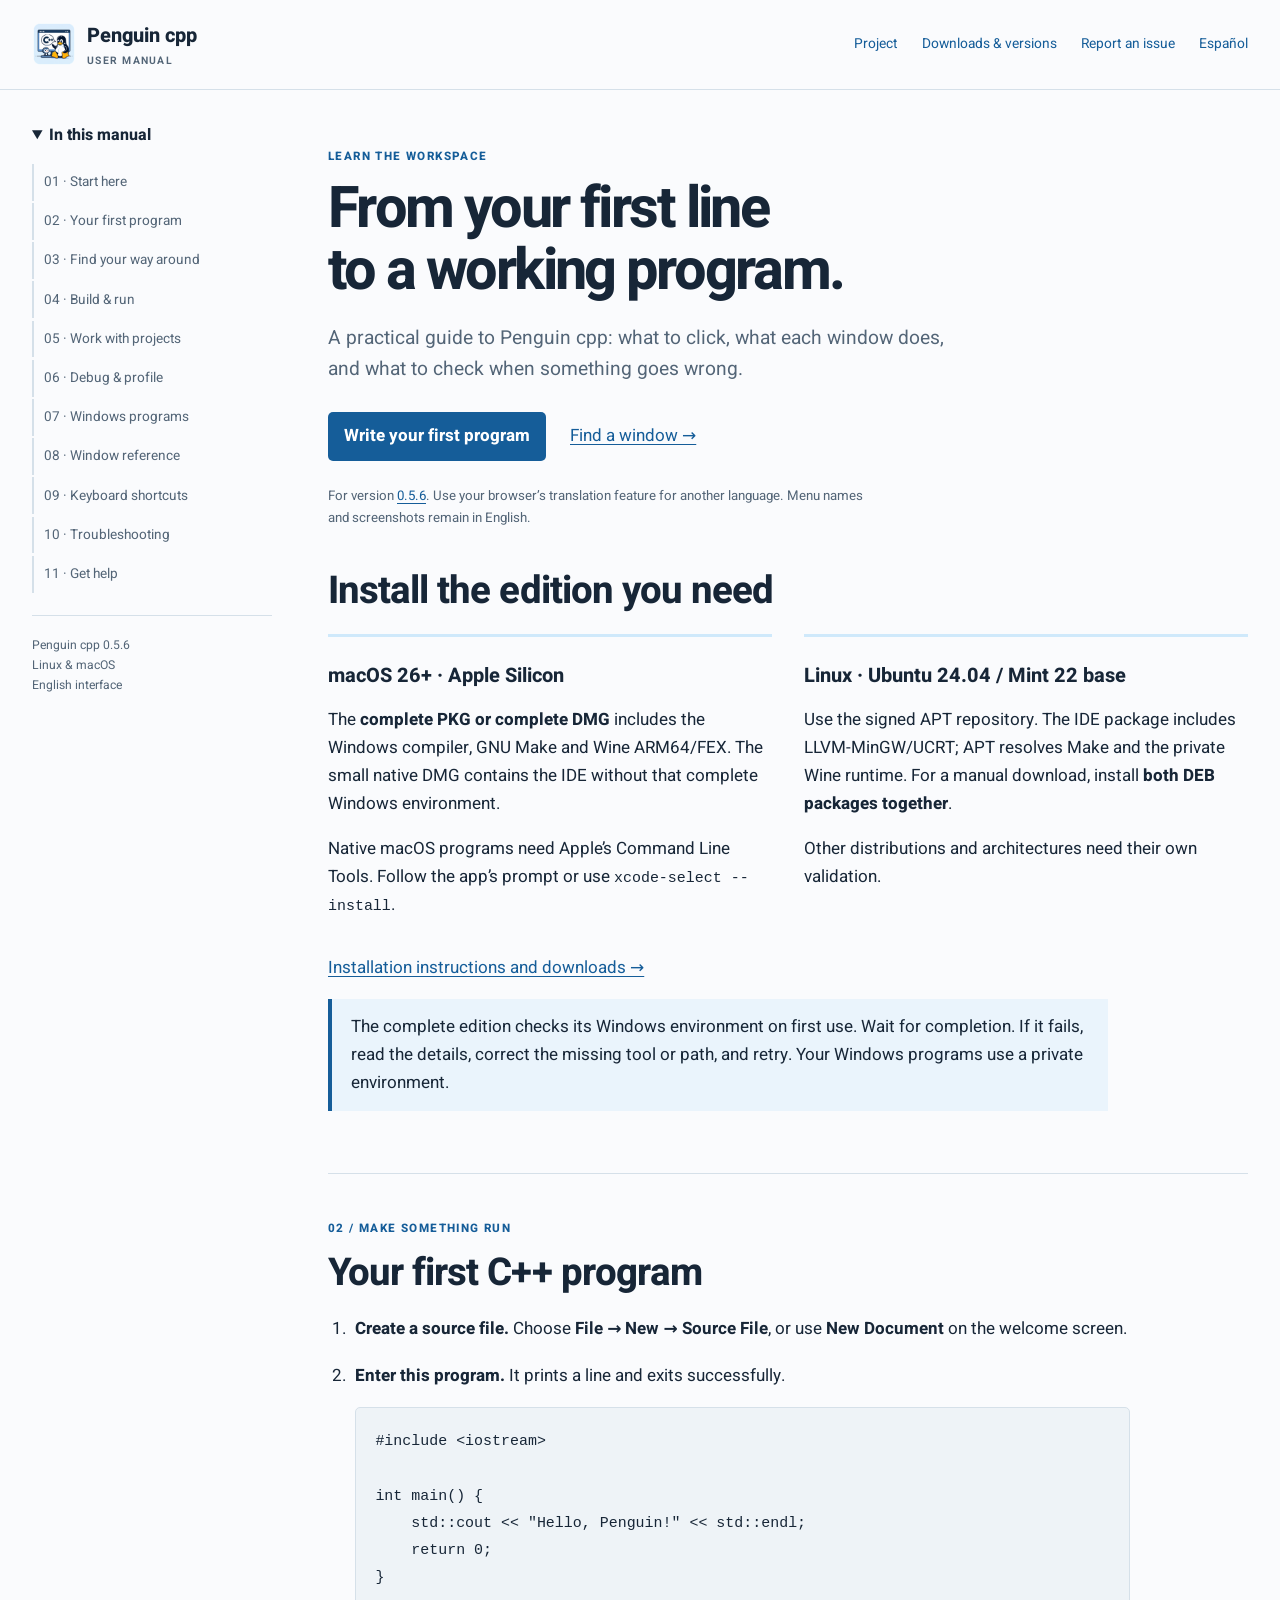
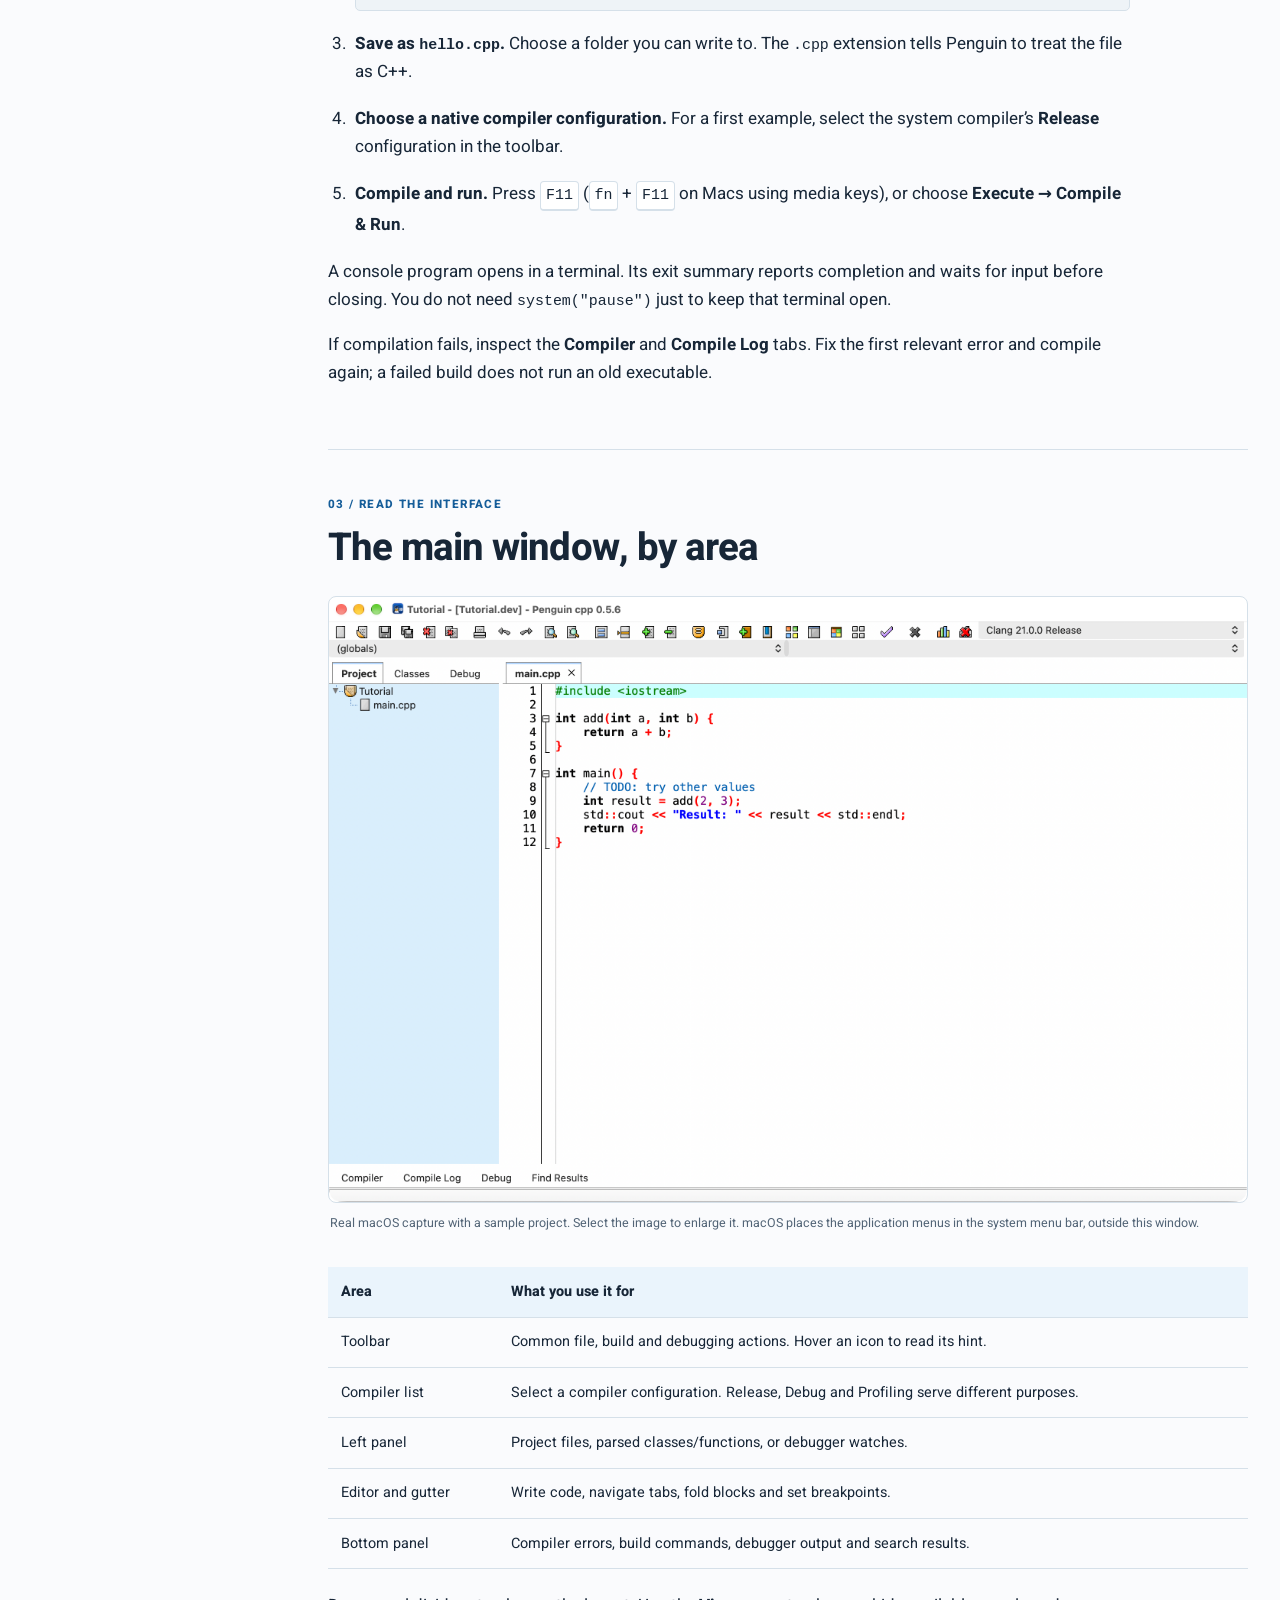
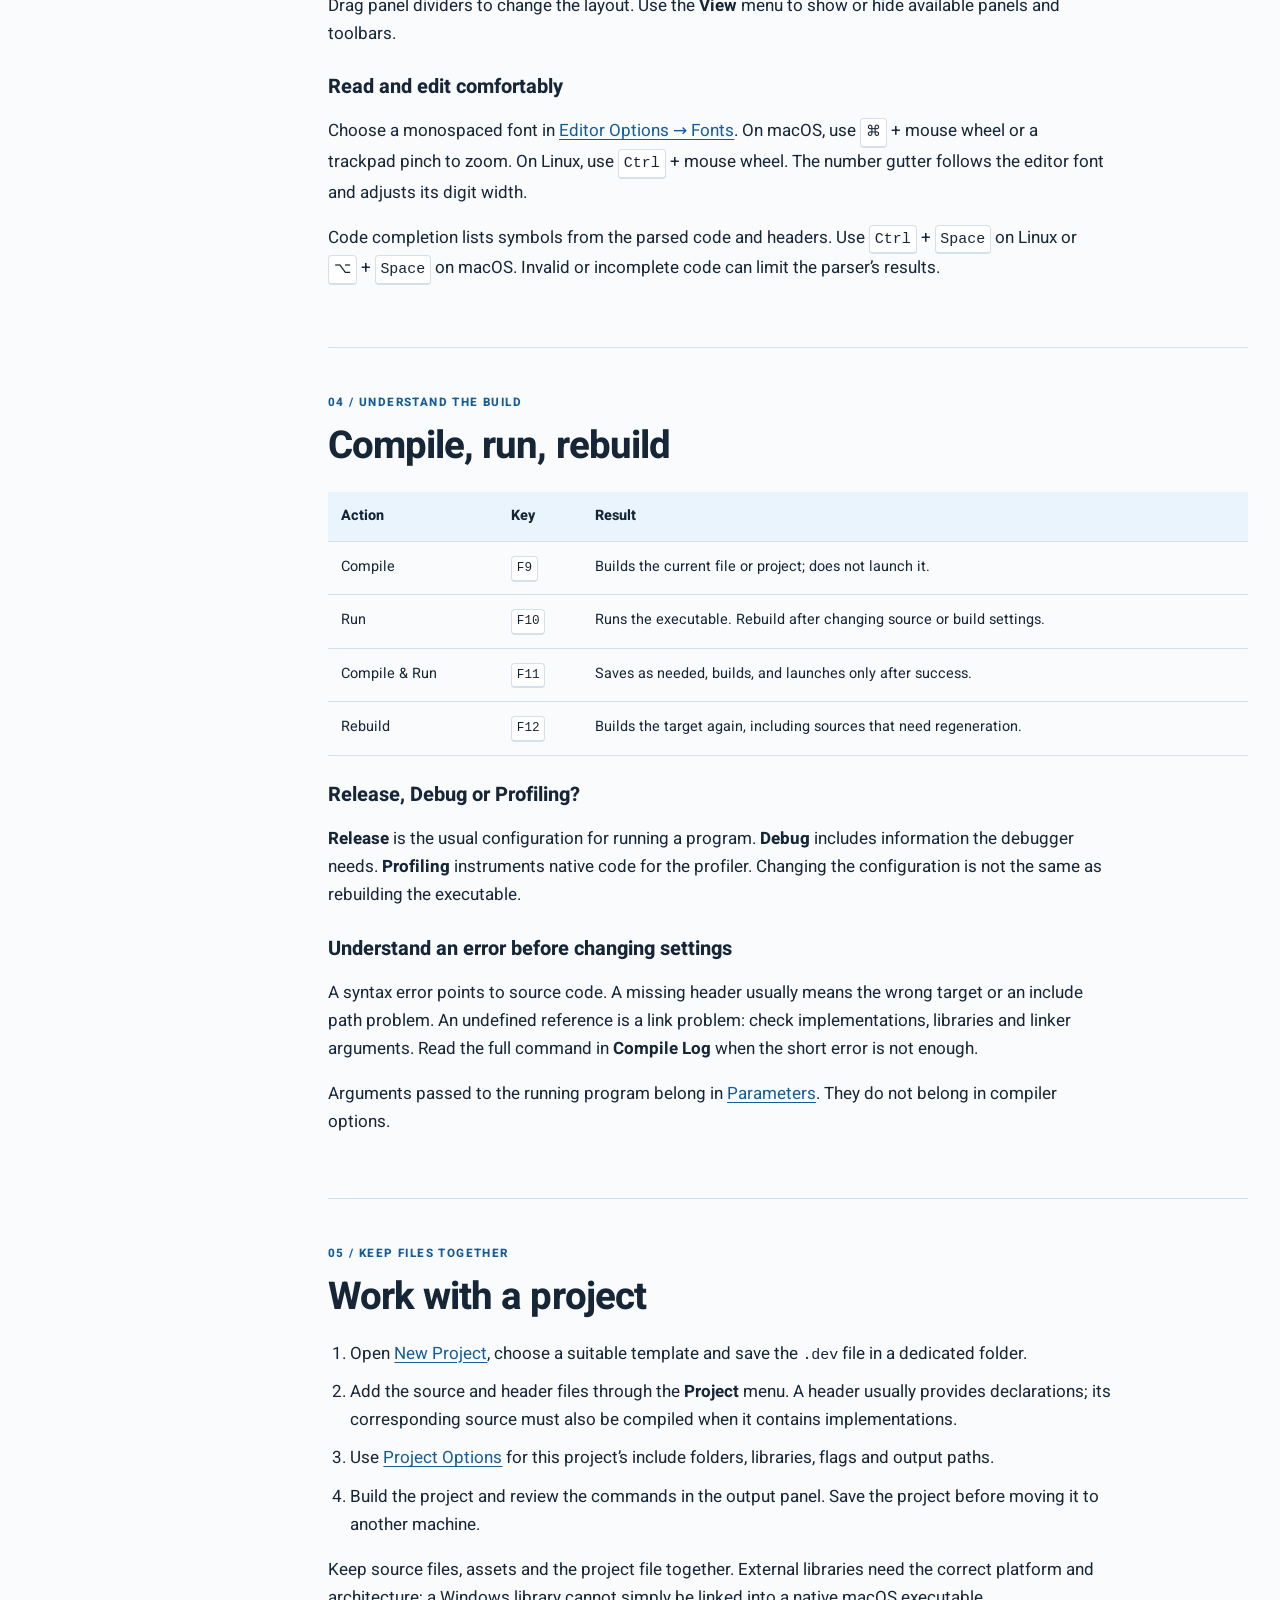
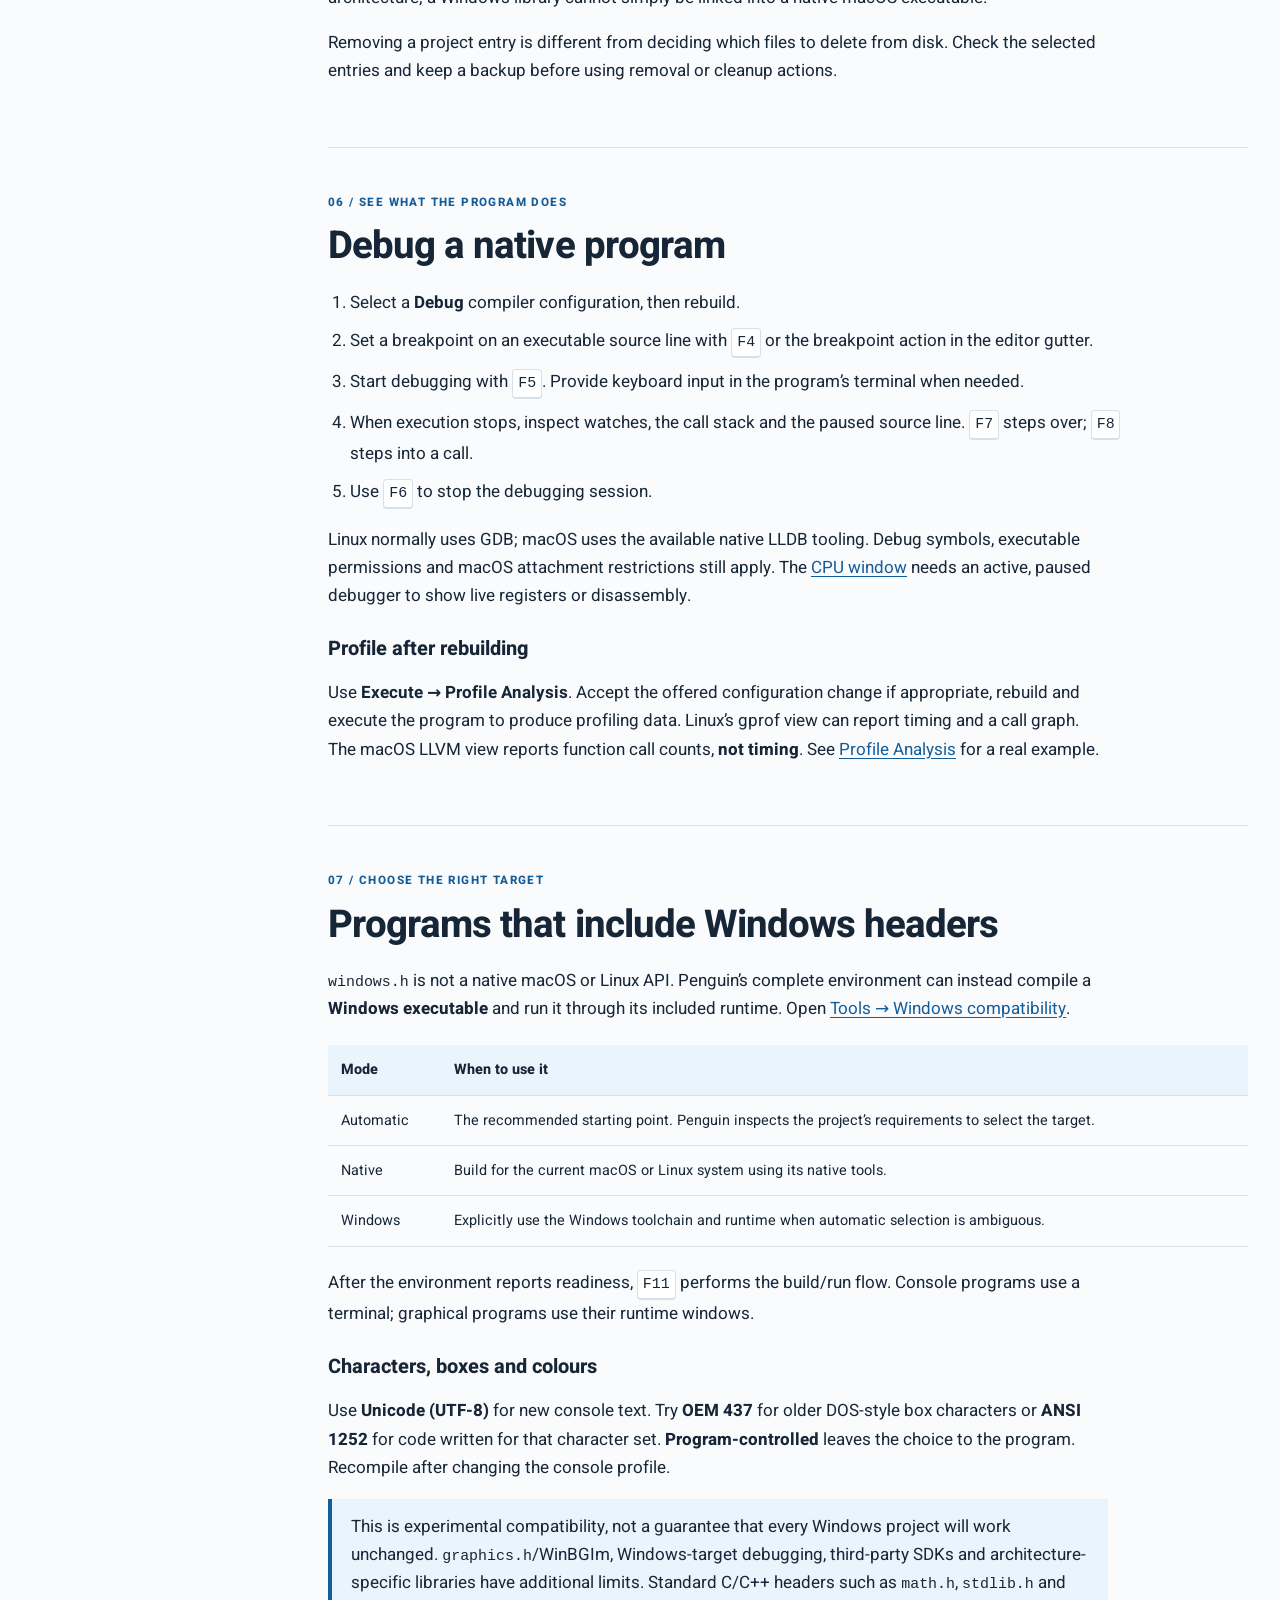
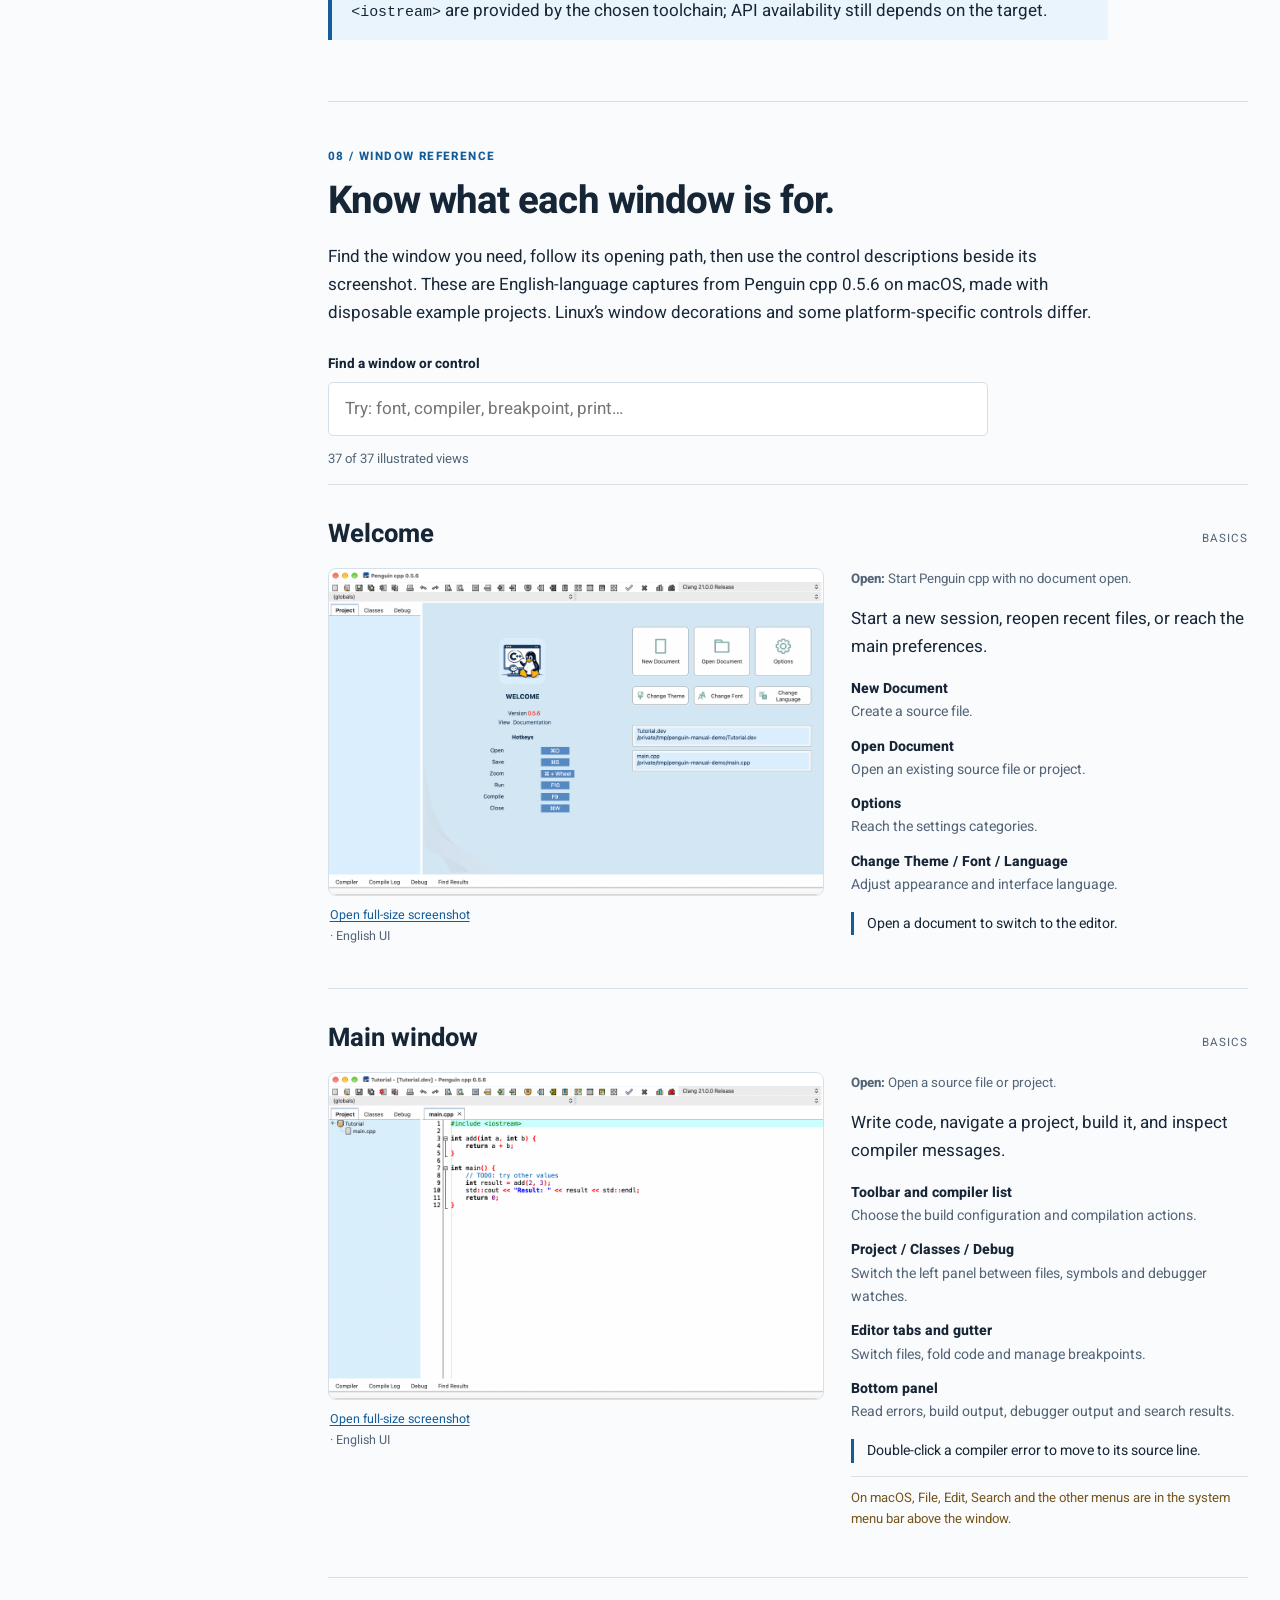
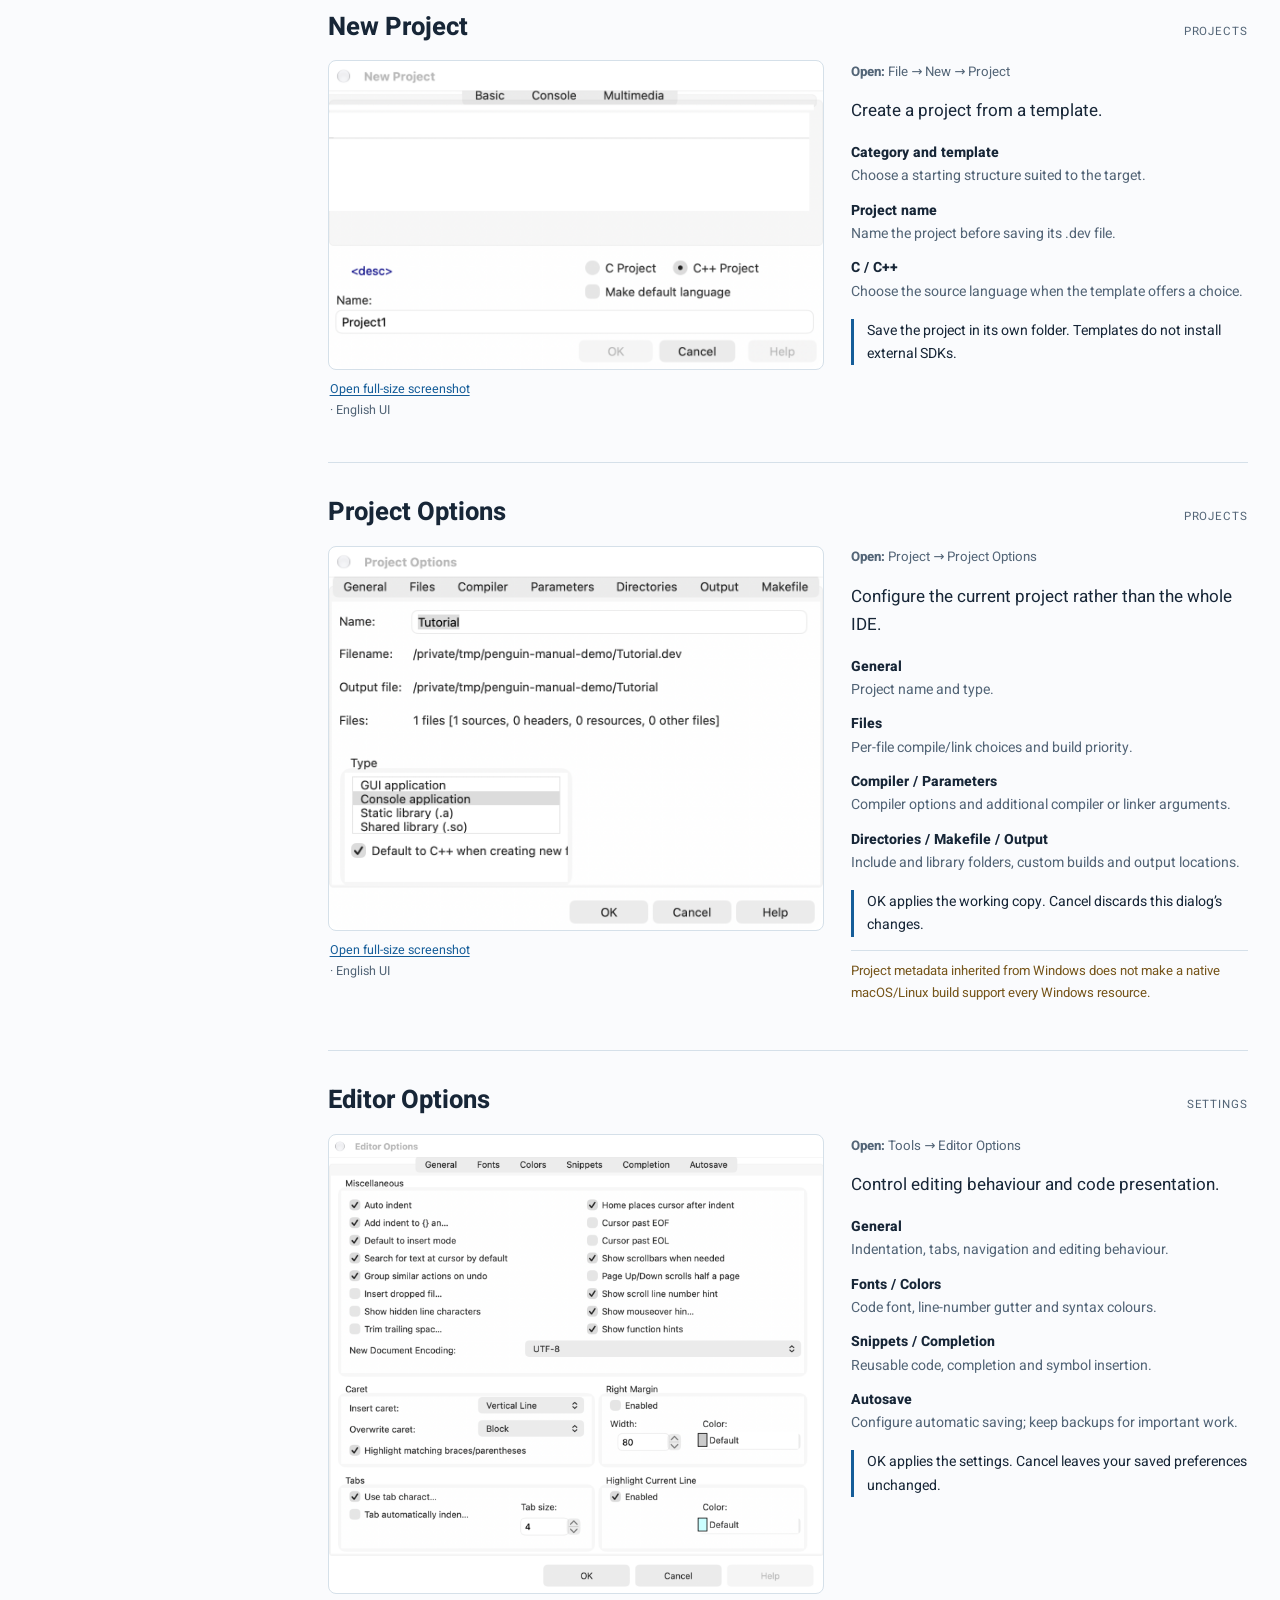
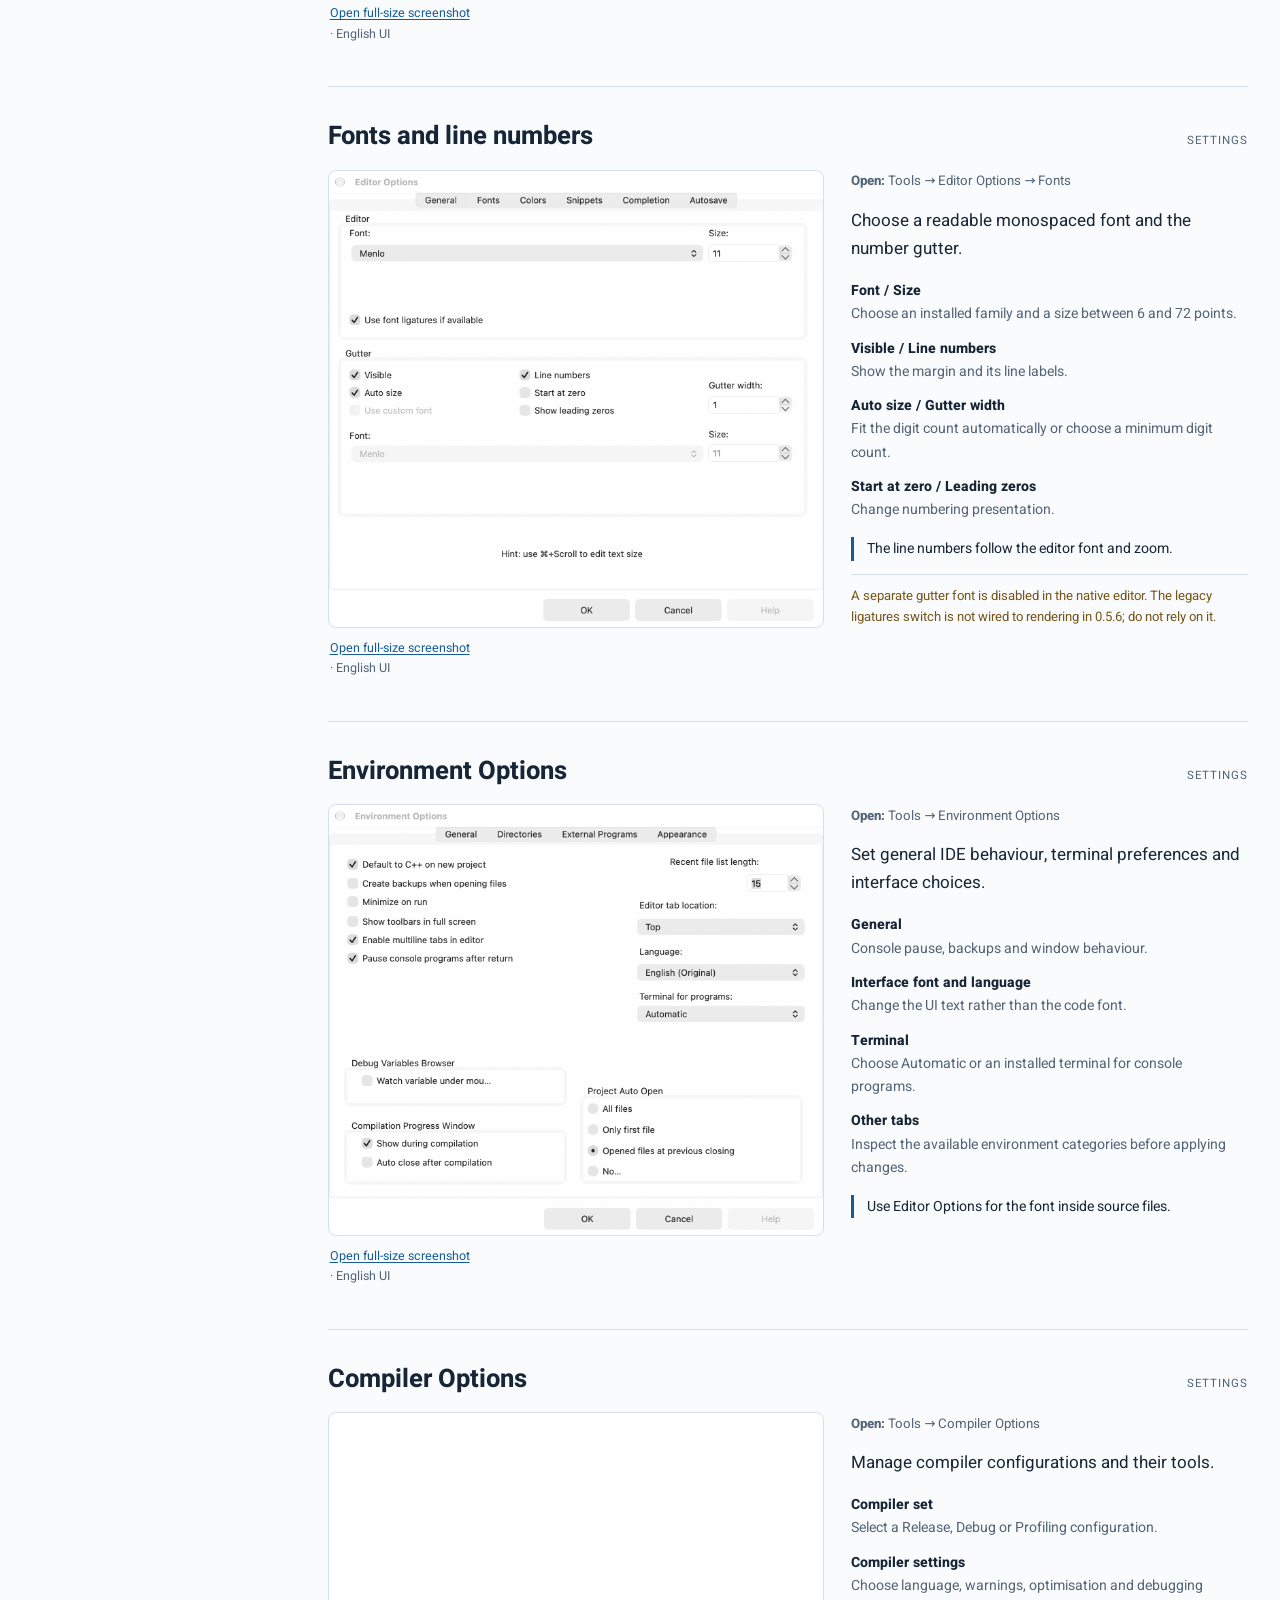
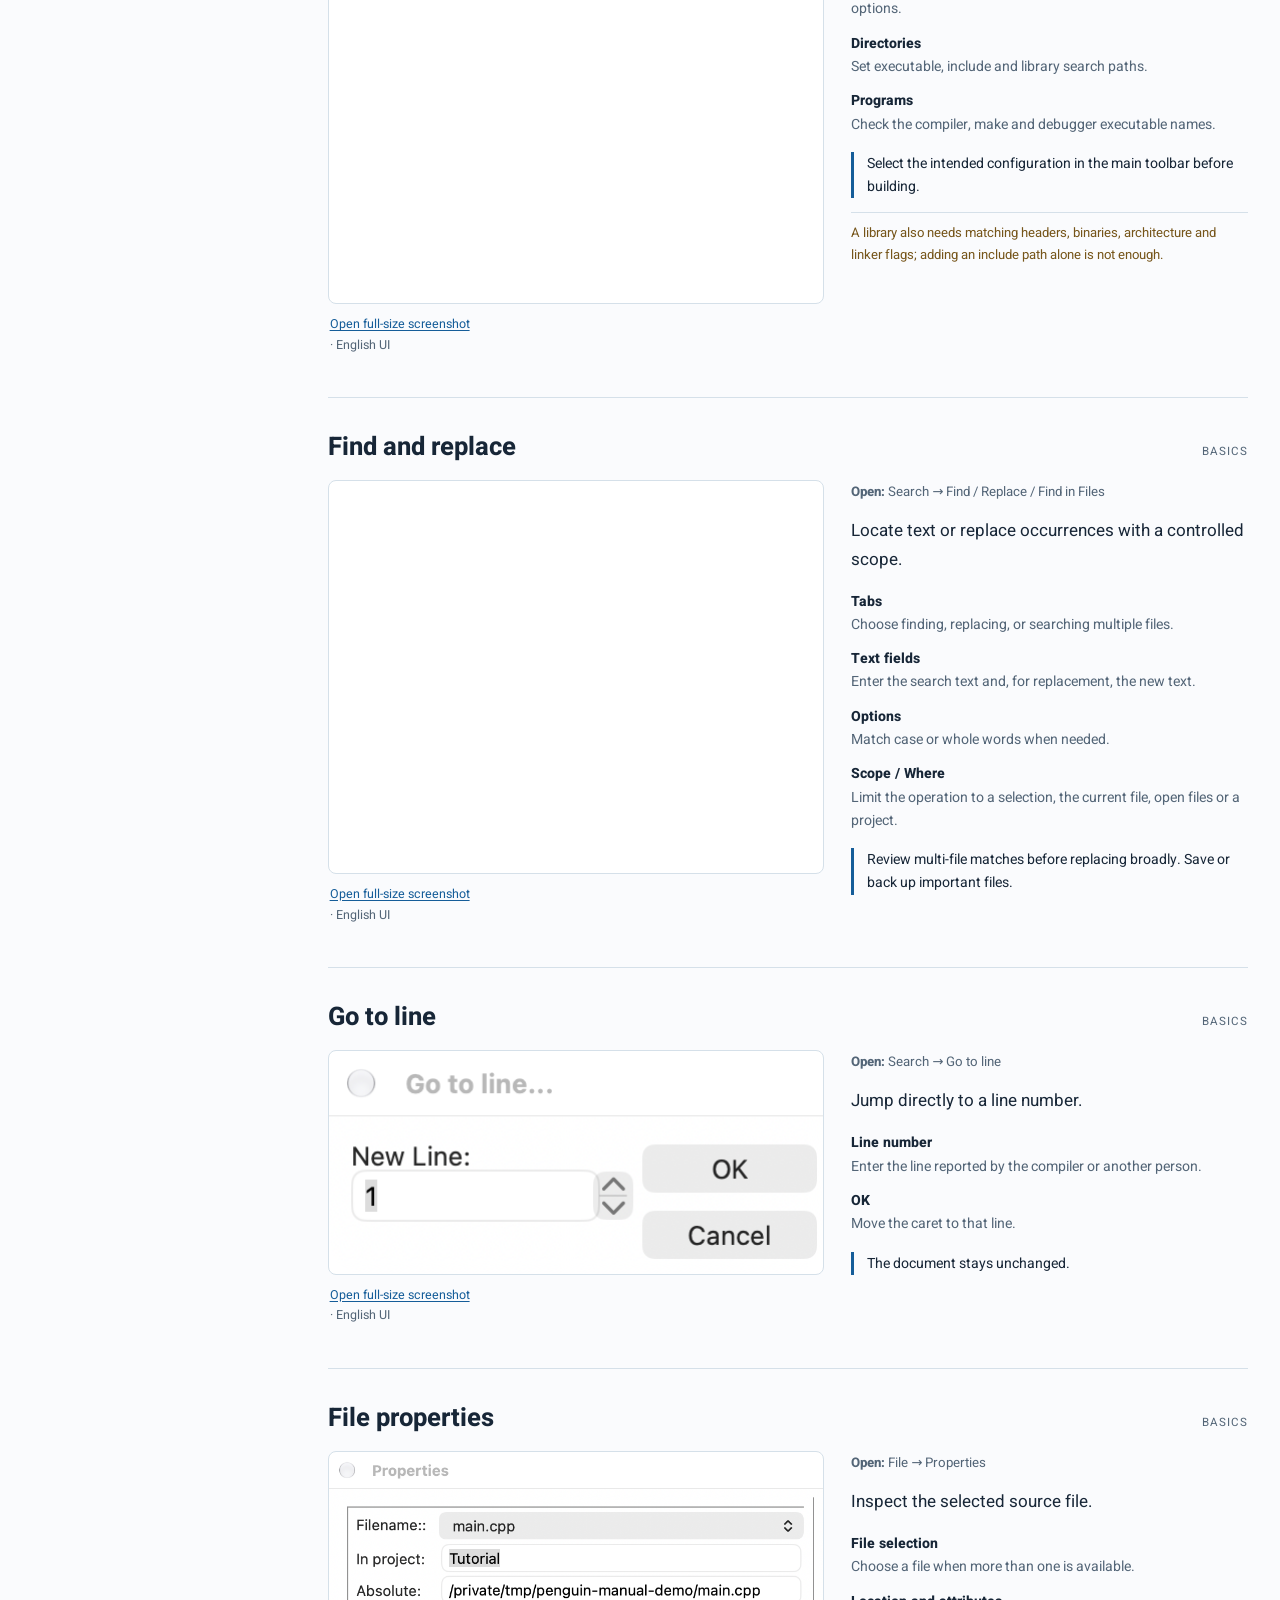
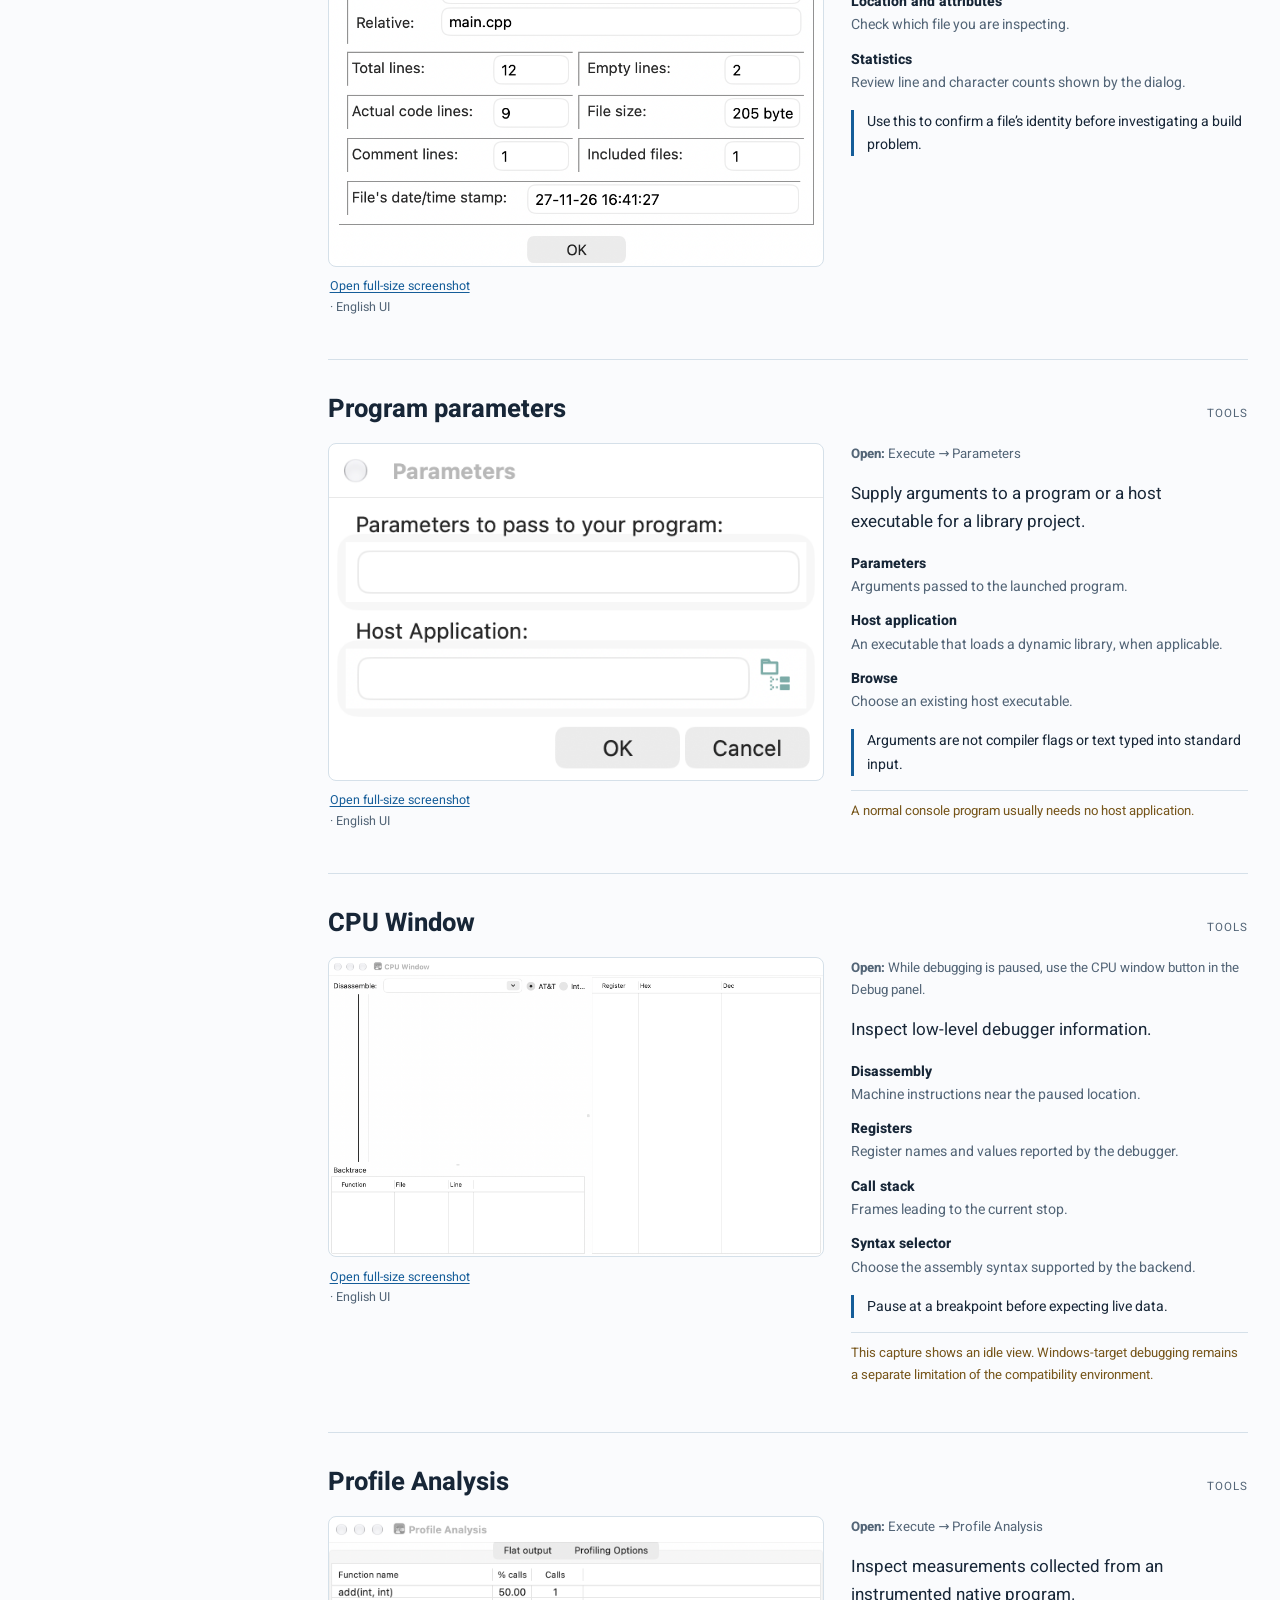
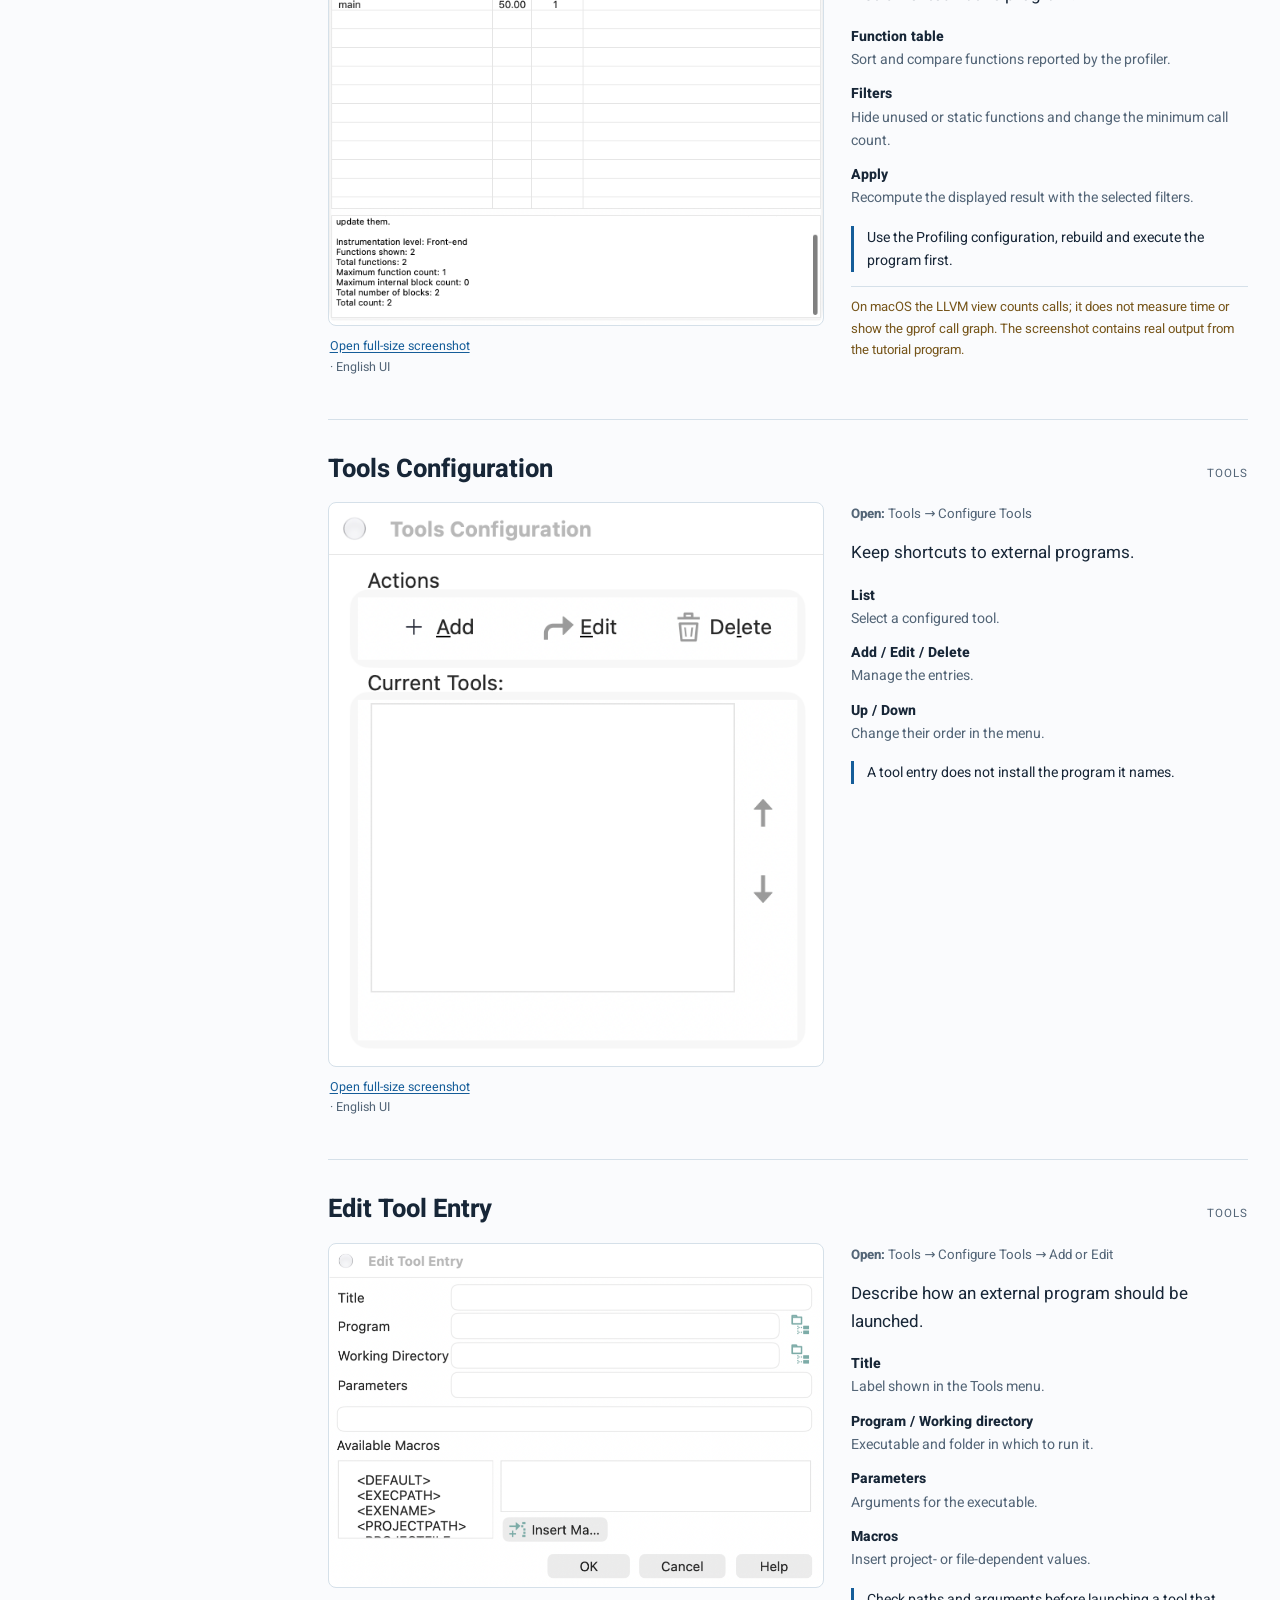
==== commit da361811: "Publish illustrated user manuals" ====
--- a/manual/index.html
+++ b/manual/index.html
@@ -6,10 +6,11 @@
 <meta name="description" content="Learn Penguin cpp with a first-program guide, real window screenshots, build and debug workflows, and a searchable window reference.">
 <title>Penguin cpp — User manual</title>
 <link rel="stylesheet" href="manual.css"><script src="manual.js" defer></script>
+<link rel="alternate" hreflang="en" href="index.html"><link rel="alternate" hreflang="es" href="es/index.html">
 </head>
 <body>
 <a class="skip" href="#main">Skip to the manual</a>
-<header class="site-header"><a class="brand" href="https://juanfrang.github.io/Penguin-cpp/"><img src="assets/penguin.png" alt="" width="44" height="44"><span>Penguin cpp<small>USER MANUAL</small></span></a><nav aria-label="Project"><a href="https://juanfrang.github.io/Penguin-cpp/">Project</a><a href="https://github.com/JuanFranG/Penguin-cpp/releases">Downloads &amp; versions</a><a href="https://github.com/JuanFranG/Penguin-cpp/issues">Report an issue</a></nav></header>
+<header class="site-header"><a class="brand" href="https://juanfrang.github.io/Penguin-cpp/"><img src="assets/penguin.png" alt="" width="44" height="44"><span>Penguin cpp<small>USER MANUAL</small></span></a><nav aria-label="Project"><a href="https://juanfrang.github.io/Penguin-cpp/">Project</a><a href="https://github.com/JuanFranG/Penguin-cpp/releases">Downloads &amp; versions</a><a href="https://github.com/JuanFranG/Penguin-cpp/issues">Report an issue</a><a href="es/index.html" lang="es" hreflang="es">Español</a></nav></header>
 <div class="manual-shell">
 <aside><details class="contents" open><summary>In this manual</summary><nav aria-label="Manual contents"><a href="#start">01 · Start here</a><a href="#first-program">02 · Your first program</a><a href="#window">03 · Find your way around</a><a href="#compile">04 · Build &amp; run</a><a href="#projects">05 · Work with projects</a><a href="#debug">06 · Debug &amp; profile</a><a href="#compatibility">07 · Windows programs</a><a href="#reference">08 · Window reference</a><a href="#shortcuts">09 · Keyboard shortcuts</a><a href="#problems">10 · Troubleshooting</a><a href="#report">11 · Get help</a></nav><p class="sidebar-note">Penguin cpp 0.5.6<br>Linux &amp; macOS<br>English interface</p></details></aside>
 <main id="main">
--- a/manual/manual.css
+++ b/manual/manual.css
@@ -1,6 +1,6 @@
 @font-face{font-family:Heebo;src:url('assets/Heebo.ttf') format('truetype');font-weight:100 900;font-display:swap}
 :root{color-scheme:light dark;--bg:#fafbfd;--paper:#fff;--fg:#172637;--muted:#536577;--line:#d5e0e9;--accent:#155d99;--soft:#eaf4fc;--blue:#cfe9fb;--code:#eef3f7;--warn:#76551a}
 @media(prefers-color-scheme:dark){:root{--bg:#101a24;--paper:#162431;--fg:#e7eff7;--muted:#adc0d0;--line:#314758;--accent:#8bc9ff;--soft:#1d3447;--blue:#203b50;--code:#192c3c;--warn:#f4ce86}}
-*{box-sizing:border-box}html{scroll-behavior:smooth;scroll-padding-top:1rem}body{margin:0;background:var(--bg);color:var(--fg);font:17px/1.65 Heebo,system-ui,sans-serif}a{color:var(--accent);text-underline-offset:.2em}a:hover{text-decoration-thickness:2px}a:focus-visible,button:focus-visible,input:focus-visible,summary:focus-visible{outline:3px solid var(--accent);outline-offset:4px}.skip{position:fixed;top:-100px;left:1rem;z-index:5;padding:.7rem 1rem;background:var(--paper)}.skip:focus{top:1rem}.site-header{max-width:1480px;margin:auto;padding:1.2rem 2rem;display:flex;justify-content:space-between;gap:1rem;align-items:center;border-bottom:1px solid var(--line)}.brand{display:flex;align-items:center;gap:.7rem;text-decoration:none;color:var(--fg);font-size:1.25rem;font-weight:800}.brand small{display:block;font-size:.65rem;letter-spacing:.12em;color:var(--muted);font-weight:600}.site-header nav{display:flex;gap:1.5rem;font-size:.86rem}.site-header nav a{text-decoration:none}.manual-shell{max-width:1480px;margin:auto;display:grid;grid-template-columns:240px minmax(0,1fr);gap:3.5rem;padding:2rem 2rem 0}aside{min-width:0}.contents{position:sticky;top:1.5rem;font-size:.85rem;border:0;padding:0}.contents summary{font-size:1rem;font-weight:750;margin-bottom:1rem}.contents nav{display:grid;gap:.15rem}.contents nav a{display:block;padding:.45rem .6rem;border-left:2px solid var(--line);color:var(--muted);text-decoration:none}.contents nav a:hover{border-color:var(--accent);color:var(--accent);background:var(--soft)}.sidebar-note{font-size:.76rem;color:var(--muted);border-top:1px solid var(--line);padding-top:1.2rem;margin-top:1.4rem}main{min-width:0;max-width:1100px}section{padding:2.8rem 0;border-bottom:1px solid var(--line)}.intro{padding-top:1.6rem}.eyebrow{font-size:.73rem;font-weight:750;letter-spacing:.12em;color:var(--accent);margin:0 0 .7rem}h1{font-size:clamp(2.5rem,4.5vw,4.4rem);line-height:1.08;letter-spacing:-.045em;margin:0 0 1.3rem}h2{font-size:clamp(1.65rem,3vw,2.4rem);line-height:1.2;letter-spacing:-.025em;margin:.25rem 0 1.2rem}h3{font-size:1.25rem;line-height:1.35;margin:1.6rem 0 .65rem}.lead{font-size:1.2rem;color:var(--muted);max-width:58ch}.intro-links{display:flex;align-items:center;flex-wrap:wrap;gap:1.5rem;margin:1.6rem 0}.button{display:inline-block;padding:.65rem 1rem;background:var(--accent);color:var(--paper);font-weight:700;text-decoration:none;border-radius:5px}.edition{font-size:.83rem;color:var(--muted);margin-bottom:2.4rem}.platforms{display:grid;grid-template-columns:1fr 1fr;gap:2rem}.platforms article{border-top:3px solid var(--blue)}p,li{max-width:78ch}li{margin-bottom:.65rem}ol,ul{padding-left:1.4rem}.steps li{padding-left:.3rem;margin-bottom:1.2rem}.note{padding:.9rem 1.2rem;border-left:4px solid var(--accent);background:var(--soft)}.ui{font-weight:650}code,kbd{font-family:ui-monospace,Menlo,Consolas,monospace;font-size:.88em}code{overflow-wrap:anywhere}pre{background:var(--code);padding:1.2rem;overflow:auto;border:1px solid var(--line);border-radius:5px;line-height:1.6}pre code{white-space:pre;overflow-wrap:normal}kbd{display:inline-block;border:1px solid var(--line);border-bottom-width:2px;border-radius:4px;padding:.06rem .3rem;white-space:nowrap;background:var(--paper)}.table-wrap{overflow-x:auto;margin:1.4rem 0}table{width:100%;border-collapse:collapse;font-size:.9rem}th,td{text-align:left;vertical-align:top;border-bottom:1px solid var(--line);padding:.8rem}th{background:var(--soft);font-weight:750}.screenshot{margin:0;min-width:0}.screenshot a{display:block}.screenshot img{display:block;width:100%;height:auto;border:1px solid var(--line);border-radius:8px;background:var(--paper)}figcaption{font-size:.78rem;color:var(--muted);padding:.6rem .1rem}.hero-shot{margin:1.5rem 0}.search-label{display:block;font-size:.85rem;font-weight:700;margin:1.6rem 0 .45rem}input[type=search]{width:100%;max-width:660px;background:var(--paper);border:1px solid var(--line);border-radius:5px;color:var(--fg);font:inherit;padding:.75rem 1rem}.search-status{font-size:.82rem;color:var(--muted)}.window-card{border-top:1px solid var(--line);padding:2rem 0;scroll-margin-top:1rem}.window-title{display:flex;align-items:baseline;justify-content:space-between;gap:1rem;margin-bottom:1rem}.window-title h3{margin:0;font-size:1.6rem}.window-group{font-size:.72rem;color:var(--muted);text-transform:uppercase;letter-spacing:.08em}.window-layout{display:grid;grid-template-columns:minmax(0,1.25fr) minmax(0,1fr);gap:1.7rem;align-items:start}.window-text p{margin:.1rem 0 .85rem}.open-path{font-size:.83rem;color:var(--muted)}.control-list{margin:1rem 0}.control-list dt{font-size:.88rem;font-weight:750;margin-top:.7rem}.control-list dd{font-size:.88rem;margin:0;color:var(--muted)}.outcome{font-size:.88rem;border-left:3px solid var(--accent);padding-left:.8rem}.window-note{font-size:.82rem;color:var(--warn);padding-top:.65rem;border-top:1px solid var(--line)}[hidden]{display:none!important}section>details{border-top:1px solid var(--line);padding:1rem 0}summary{cursor:pointer;font-weight:650}details p{color:var(--muted)}footer{font-size:.8rem;color:var(--muted);padding:2rem 0 4rem}.viewer-bar{display:flex;align-items:center;justify-content:space-between;gap:1rem;margin-bottom:.7rem;font-size:.85rem}button{font:inherit;border:1px solid var(--line);border-radius:5px;background:var(--paper);color:var(--fg);padding:.45rem .9rem;cursor:pointer}dialog{width:min(1400px,96vw);max-width:96vw;max-height:95dvh;padding:1rem;background:var(--paper);color:var(--fg);border:1px solid var(--line);border-radius:8px}dialog::backdrop{background:#07121bd9}dialog img{display:block;max-width:100%;max-height:78dvh;width:auto;height:auto;margin:auto;object-fit:contain}dialog p{font-size:.8rem;margin:.7rem 0 0;color:var(--muted)}html:has(dialog[open]){overflow:hidden}
+*{box-sizing:border-box}html{scroll-behavior:smooth;scroll-padding-top:1rem}body{margin:0;background:var(--bg);color:var(--fg);font:17px/1.65 Heebo,system-ui,sans-serif}a{color:var(--accent);text-underline-offset:.2em}a:hover{text-decoration-thickness:2px}a:focus-visible,button:focus-visible,input:focus-visible,summary:focus-visible{outline:3px solid var(--accent);outline-offset:4px}.skip{position:fixed;top:-100px;left:1rem;z-index:5;padding:.7rem 1rem;background:var(--paper)}.skip:focus{top:1rem}.site-header{max-width:1480px;margin:auto;padding:1.2rem 2rem;display:flex;justify-content:space-between;gap:1rem;align-items:center;flex-wrap:wrap;border-bottom:1px solid var(--line)}.brand{display:flex;align-items:center;gap:.7rem;text-decoration:none;color:var(--fg);font-size:1.25rem;font-weight:800}.brand small{display:block;font-size:.65rem;letter-spacing:.12em;color:var(--muted);font-weight:600}.site-header nav{display:flex;flex-wrap:wrap;gap:1.5rem;font-size:.86rem}.site-header nav a{text-decoration:none}.manual-shell{max-width:1480px;margin:auto;display:grid;grid-template-columns:240px minmax(0,1fr);gap:3.5rem;padding:2rem 2rem 0}aside{min-width:0}.contents{position:sticky;top:1.5rem;font-size:.85rem;border:0;padding:0}.contents summary{font-size:1rem;font-weight:750;margin-bottom:1rem}.contents nav{display:grid;gap:.15rem}.contents nav a{display:block;padding:.45rem .6rem;border-left:2px solid var(--line);color:var(--muted);text-decoration:none}.contents nav a:hover{border-color:var(--accent);color:var(--accent);background:var(--soft)}.sidebar-note{font-size:.76rem;color:var(--muted);border-top:1px solid var(--line);padding-top:1.2rem;margin-top:1.4rem}main{min-width:0;max-width:1100px}section{padding:2.8rem 0;border-bottom:1px solid var(--line)}.intro{padding-top:1.6rem}.eyebrow{font-size:.73rem;font-weight:750;letter-spacing:.12em;color:var(--accent);margin:0 0 .7rem}h1{font-size:clamp(2.5rem,4.5vw,4.4rem);line-height:1.08;letter-spacing:-.045em;margin:0 0 1.3rem}h2{font-size:clamp(1.65rem,3vw,2.4rem);line-height:1.2;letter-spacing:-.025em;margin:.25rem 0 1.2rem}h3{font-size:1.25rem;line-height:1.35;margin:1.6rem 0 .65rem}.lead{font-size:1.2rem;color:var(--muted);max-width:58ch}.intro-links{display:flex;align-items:center;flex-wrap:wrap;gap:1.5rem;margin:1.6rem 0}.button{display:inline-block;padding:.65rem 1rem;background:var(--accent);color:var(--paper);font-weight:700;text-decoration:none;border-radius:5px}.edition{font-size:.83rem;color:var(--muted);margin-bottom:2.4rem}.platforms{display:grid;grid-template-columns:1fr 1fr;gap:2rem}.platforms article{border-top:3px solid var(--blue)}p,li{max-width:78ch}li{margin-bottom:.65rem}ol,ul{padding-left:1.4rem}.steps li{padding-left:.3rem;margin-bottom:1.2rem}.note{padding:.9rem 1.2rem;border-left:4px solid var(--accent);background:var(--soft)}.ui{font-weight:650}code,kbd{font-family:ui-monospace,Menlo,Consolas,monospace;font-size:.88em}code{overflow-wrap:anywhere}pre{background:var(--code);padding:1.2rem;overflow:auto;border:1px solid var(--line);border-radius:5px;line-height:1.6}pre code{white-space:pre;overflow-wrap:normal}kbd{display:inline-block;border:1px solid var(--line);border-bottom-width:2px;border-radius:4px;padding:.06rem .3rem;white-space:nowrap;background:var(--paper)}.table-wrap{overflow-x:auto;margin:1.4rem 0}table{width:100%;border-collapse:collapse;font-size:.9rem}th,td{text-align:left;vertical-align:top;border-bottom:1px solid var(--line);padding:.8rem}th{background:var(--soft);font-weight:750}.screenshot{margin:0;min-width:0}.screenshot a{display:block}.screenshot img{display:block;width:100%;height:auto;border:1px solid var(--line);border-radius:8px;background:var(--paper)}figcaption{font-size:.78rem;color:var(--muted);padding:.6rem .1rem}.hero-shot{margin:1.5rem 0}.search-label{display:block;font-size:.85rem;font-weight:700;margin:1.6rem 0 .45rem}input[type=search]{width:100%;max-width:660px;background:var(--paper);border:1px solid var(--line);border-radius:5px;color:var(--fg);font:inherit;padding:.75rem 1rem}.search-status{font-size:.82rem;color:var(--muted)}.window-card{border-top:1px solid var(--line);padding:2rem 0;scroll-margin-top:1rem}.window-title{display:flex;align-items:baseline;justify-content:space-between;gap:1rem;margin-bottom:1rem}.window-title h3{margin:0;font-size:1.6rem}.window-group{font-size:.72rem;color:var(--muted);text-transform:uppercase;letter-spacing:.08em}.window-layout{display:grid;grid-template-columns:minmax(0,1.25fr) minmax(0,1fr);gap:1.7rem;align-items:start}.window-text p{margin:.1rem 0 .85rem}.open-path{font-size:.83rem;color:var(--muted)}.control-list{margin:1rem 0}.control-list dt{font-size:.88rem;font-weight:750;margin-top:.7rem}.control-list dd{font-size:.88rem;margin:0;color:var(--muted)}.outcome{font-size:.88rem;border-left:3px solid var(--accent);padding-left:.8rem}.window-note{font-size:.82rem;color:var(--warn);padding-top:.65rem;border-top:1px solid var(--line)}[hidden]{display:none!important}section>details{border-top:1px solid var(--line);padding:1rem 0}summary{cursor:pointer;font-weight:650}details p{color:var(--muted)}footer{font-size:.8rem;color:var(--muted);padding:2rem 0 4rem}.viewer-bar{display:flex;align-items:center;justify-content:space-between;gap:1rem;margin-bottom:.7rem;font-size:.85rem}button{font:inherit;border:1px solid var(--line);border-radius:5px;background:var(--paper);color:var(--fg);padding:.45rem .9rem;cursor:pointer}dialog{width:min(1400px,96vw);max-width:96vw;max-height:95dvh;padding:1rem;background:var(--paper);color:var(--fg);border:1px solid var(--line);border-radius:8px}dialog::backdrop{background:#07121bd9}dialog img{display:block;max-width:100%;max-height:78dvh;width:auto;height:auto;margin:auto;object-fit:contain}dialog p{font-size:.8rem;margin:.7rem 0 0;color:var(--muted)}html:has(dialog[open]){overflow:hidden}
 @media(max-width:1100px){.manual-shell{grid-template-columns:195px minmax(0,1fr);gap:2rem;padding-inline:1.3rem}.window-layout{grid-template-columns:1fr}.window-layout .screenshot{max-width:760px}}@media(max-width:760px){.site-header{padding:1rem;flex-wrap:wrap}.site-header nav{gap:1rem;flex-wrap:wrap;font-size:.8rem}.manual-shell{display:block;padding:1rem}.contents{position:static;padding:1rem;background:var(--soft)}.contents nav{grid-template-columns:1fr 1fr}.sidebar-note{display:none}.intro{padding-top:2rem}.platforms{grid-template-columns:1fr;gap:.6rem}section{padding:2rem 0}.window-title{align-items:start;flex-direction:column;gap:.3rem}.window-layout{gap:1rem}body{font-size:16px}}@media(max-width:390px){.contents nav{grid-template-columns:1fr}.intro-links{align-items:start;flex-direction:column;gap:1rem}.site-header nav{gap:.7rem}h1{font-size:2.35rem}}
 @media(prefers-reduced-motion:reduce){html{scroll-behavior:auto}}@media print{aside,.site-header nav,.intro-links,#window-search,.search-label,.search-status,dialog,.skip{display:none}.manual-shell{display:block;padding:0}body{font-size:11pt;background:#fff;color:#111}a{color:inherit}.window-card{break-inside:avoid}.window-layout{grid-template-columns:1fr 1fr}.window-card[hidden]{display:block!important}section{padding:1rem 0}.screenshot img{max-height:14cm;object-fit:contain}}
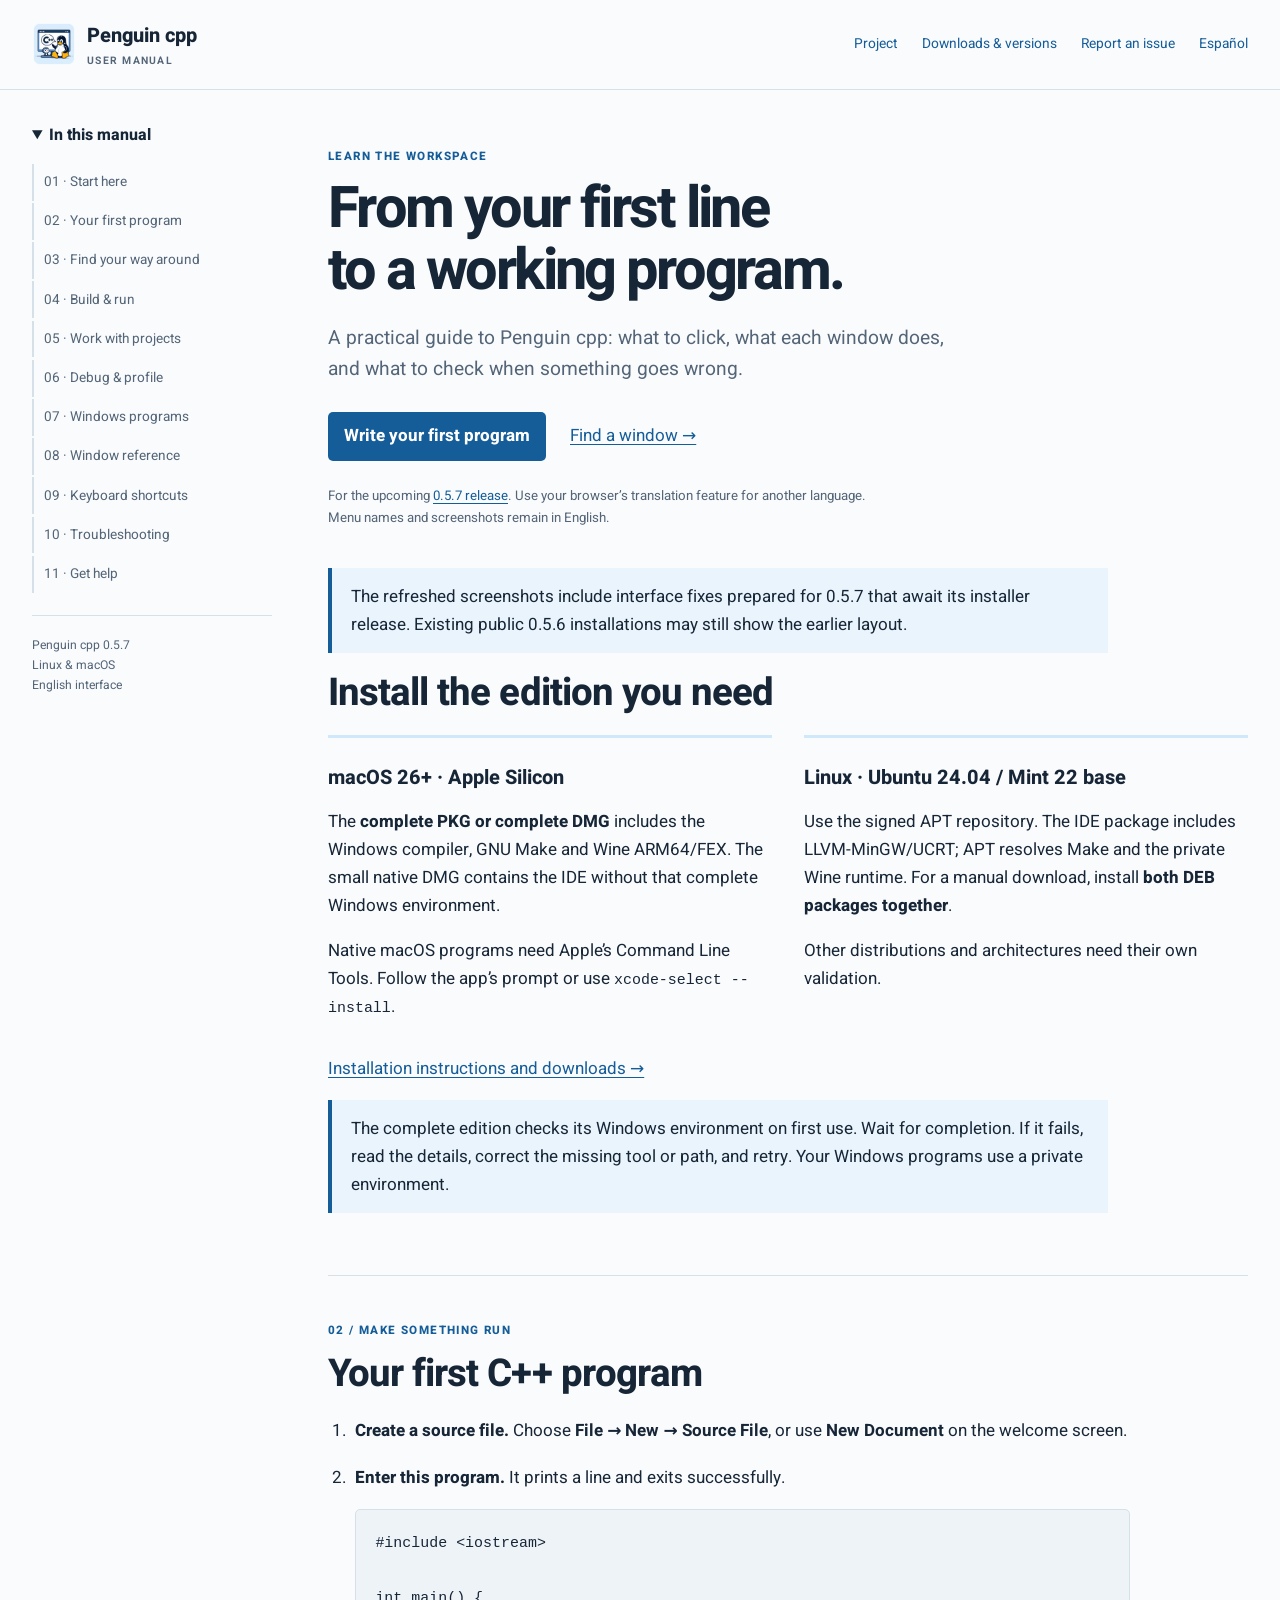
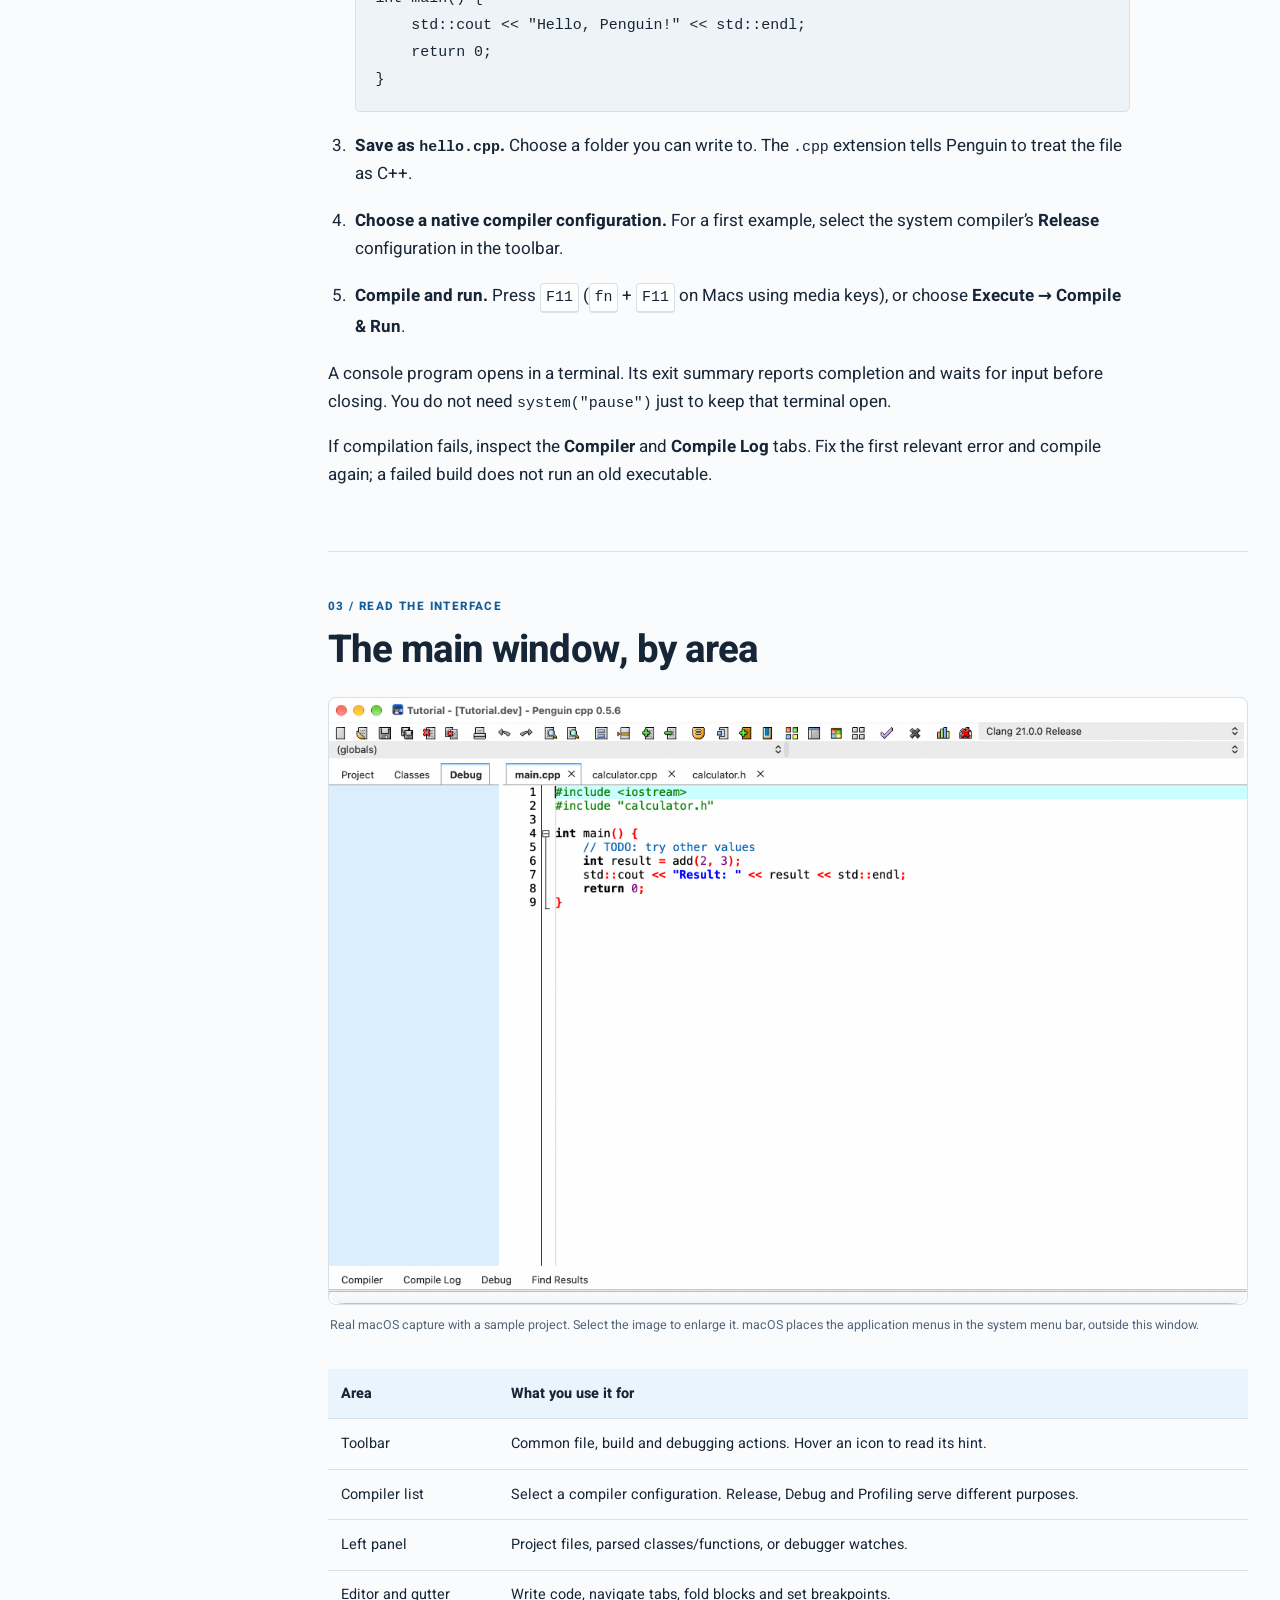
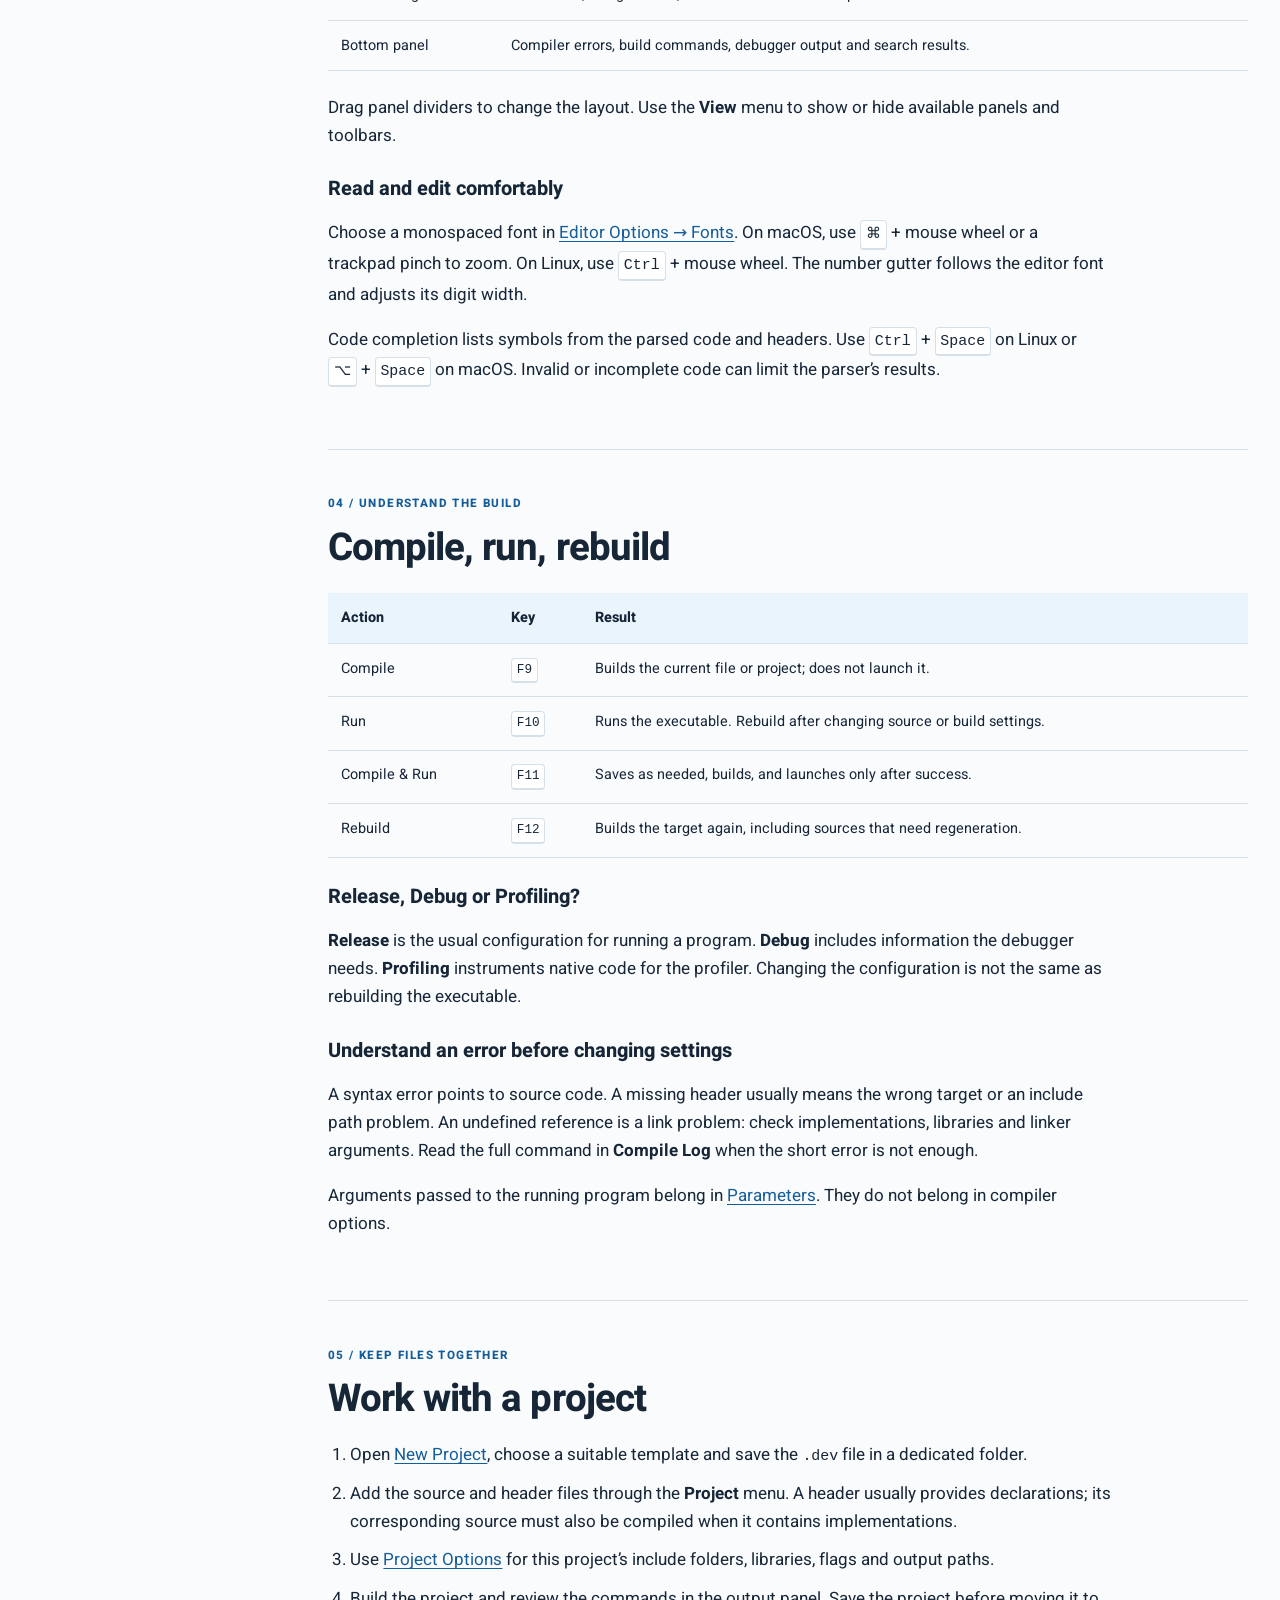
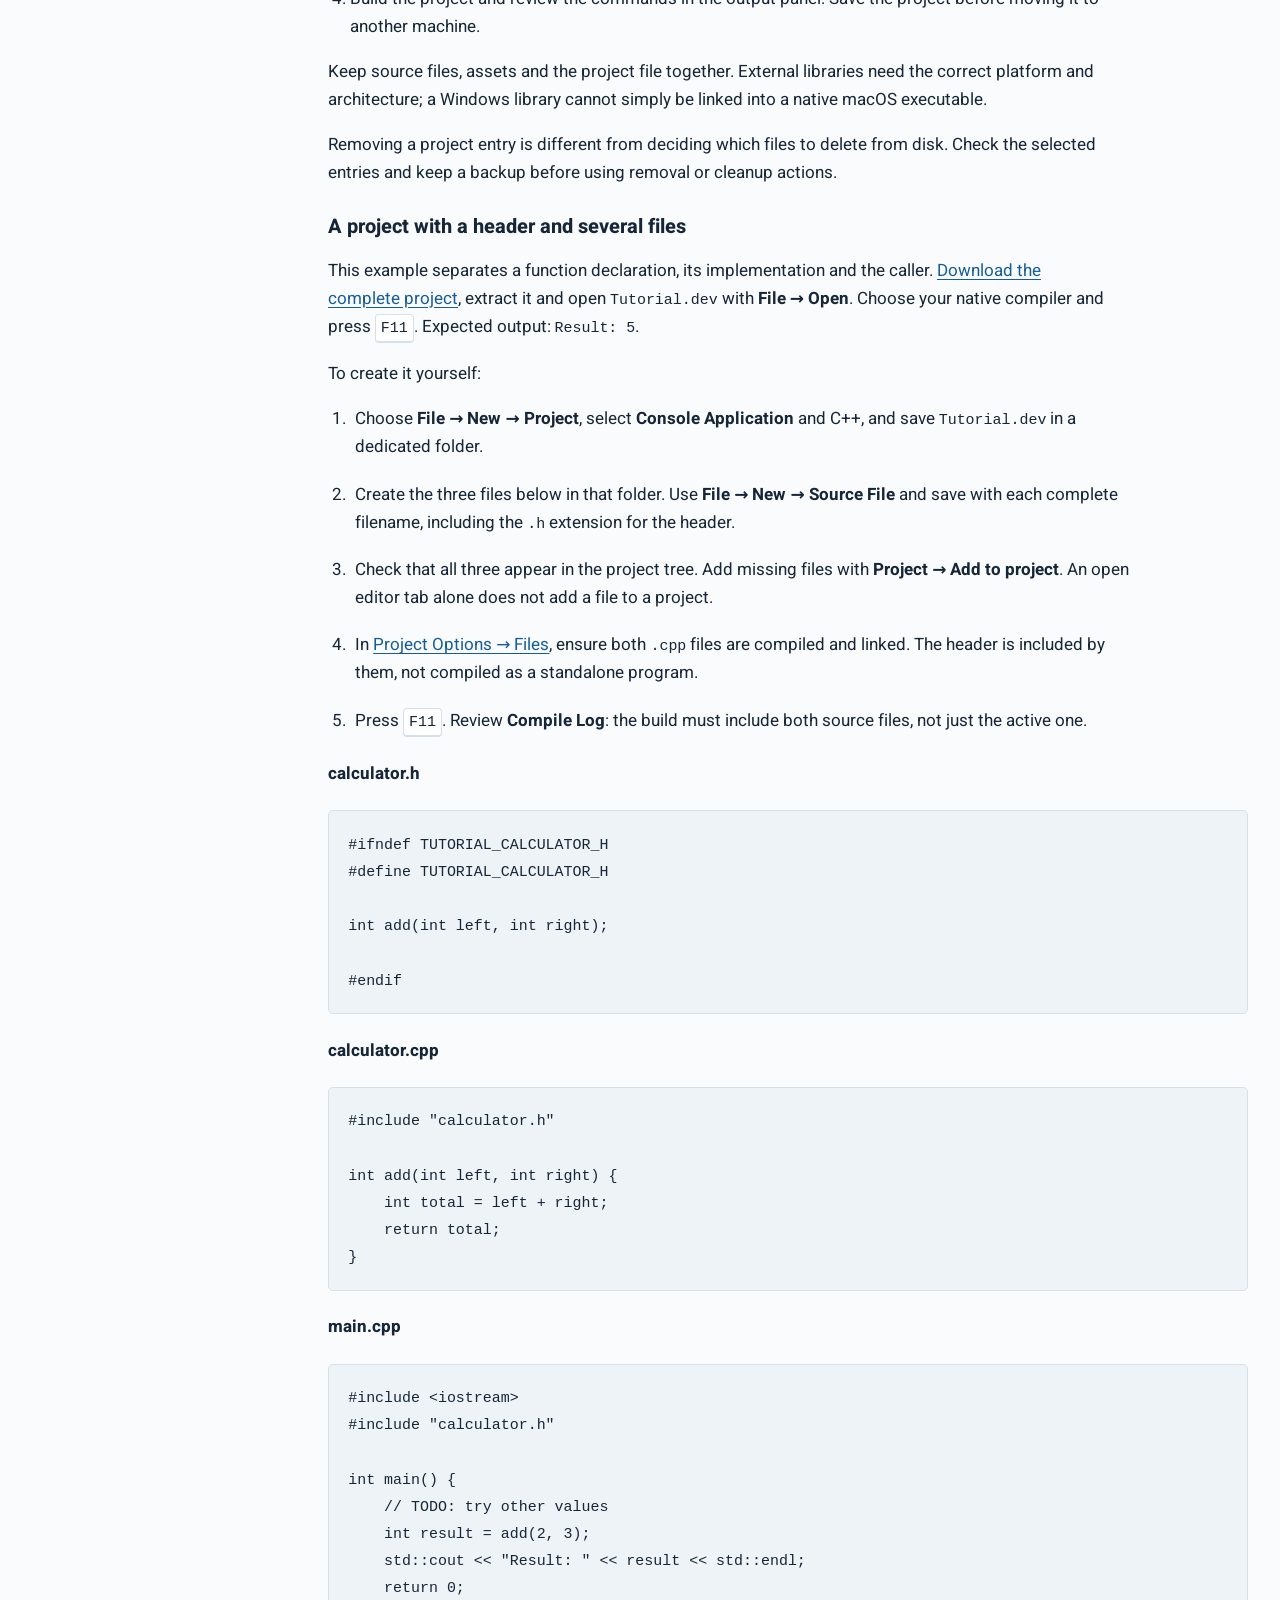
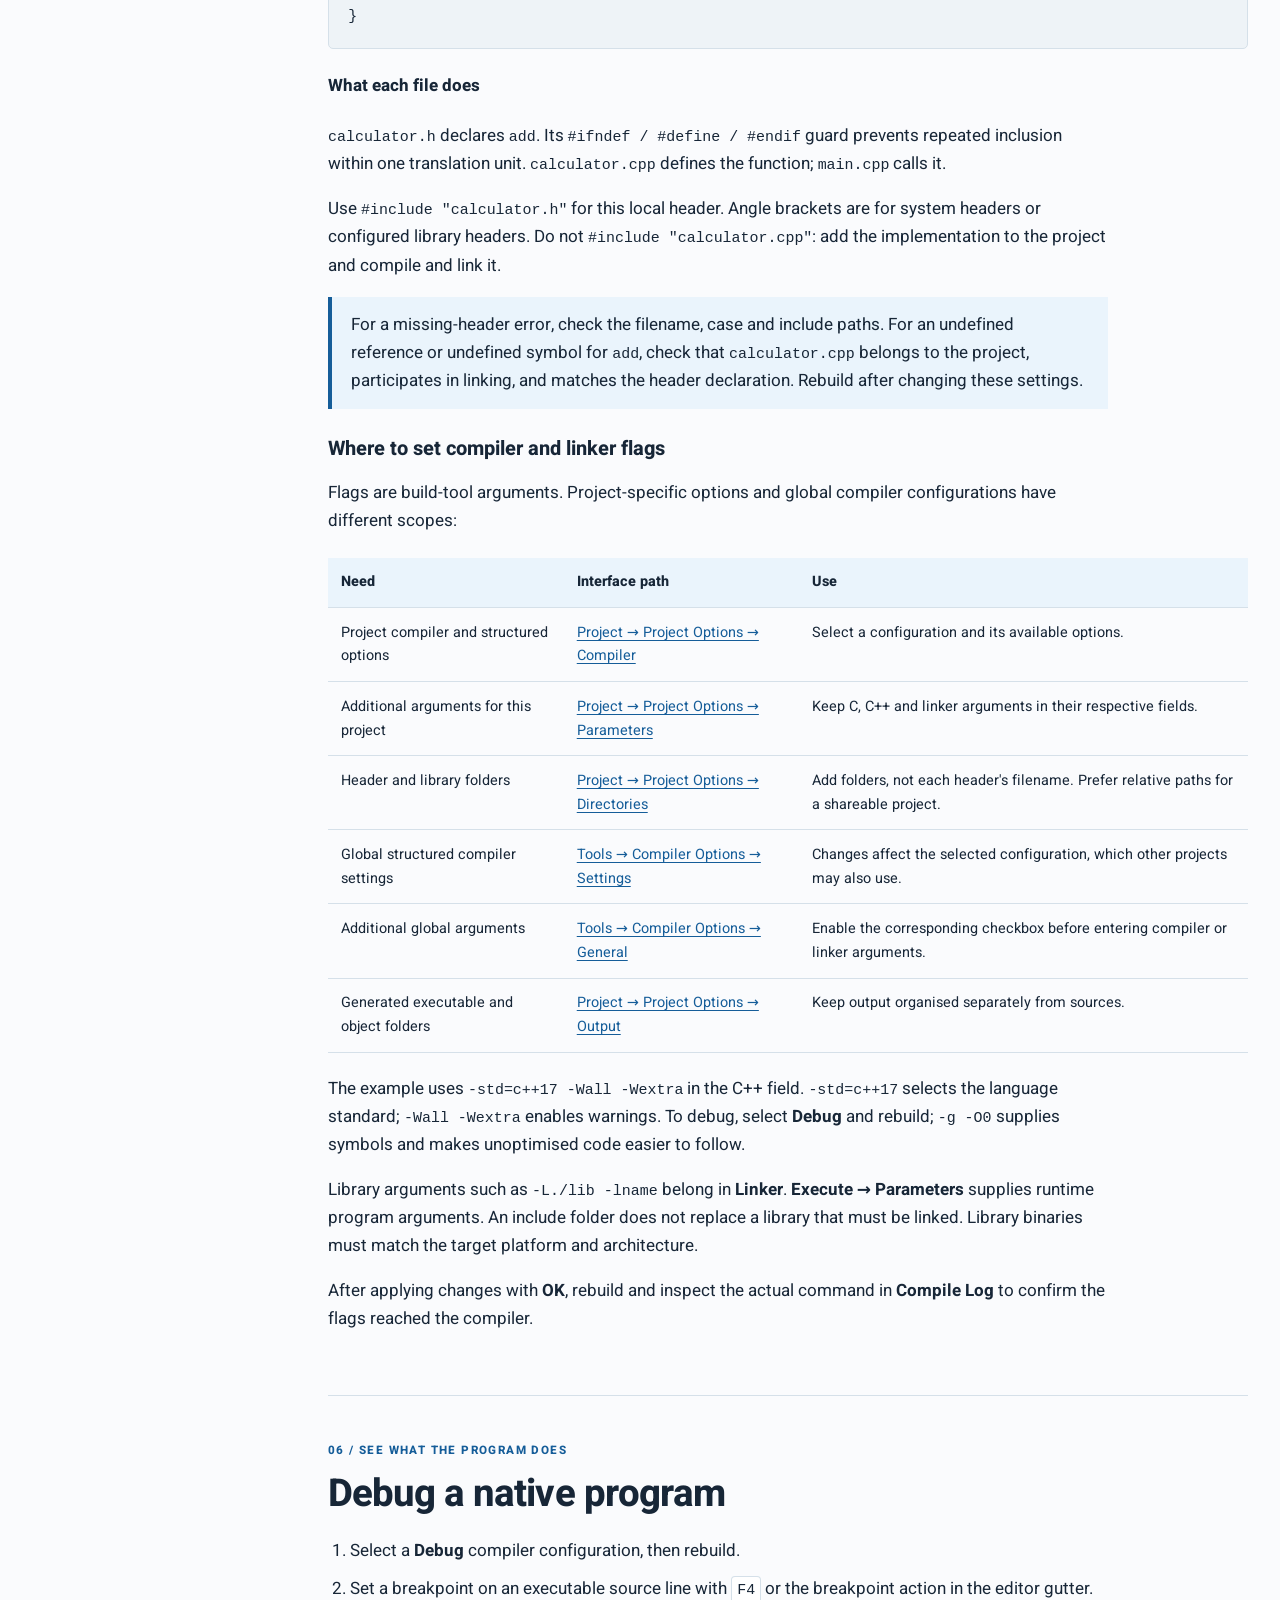
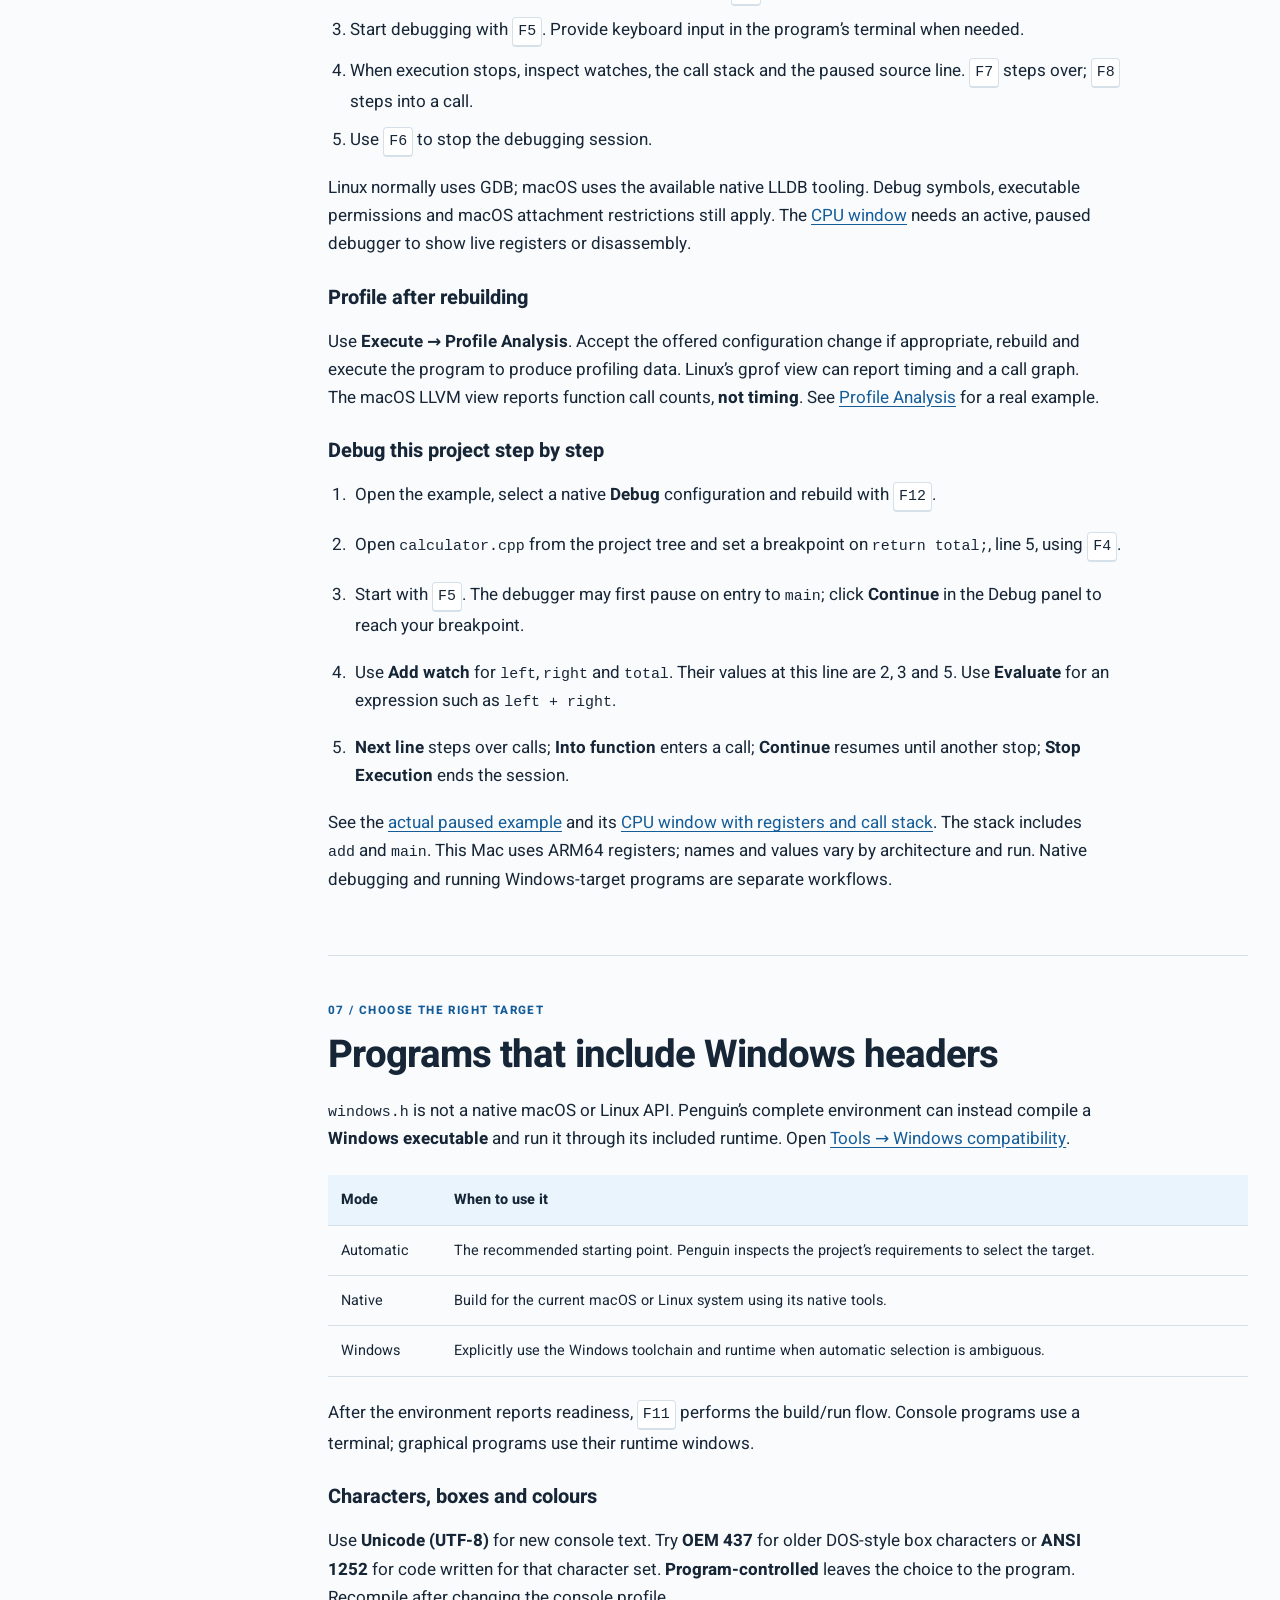
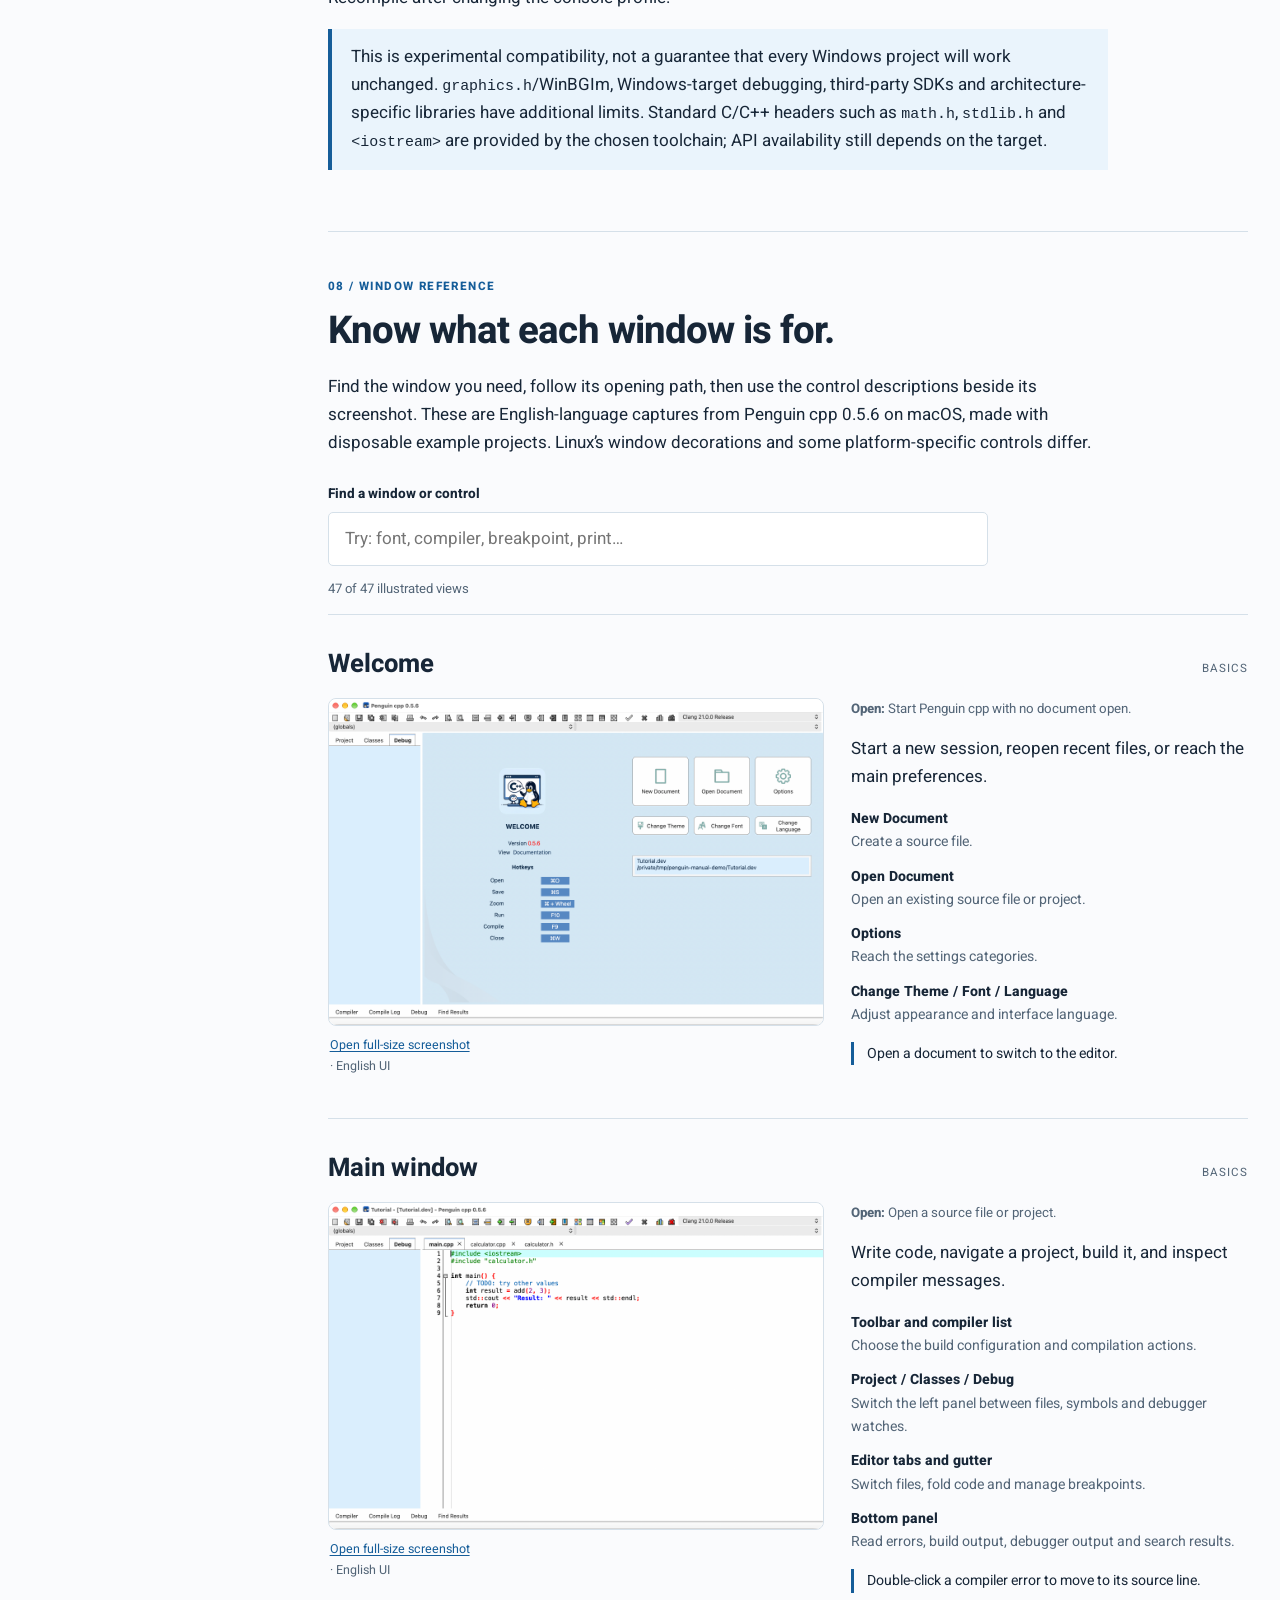
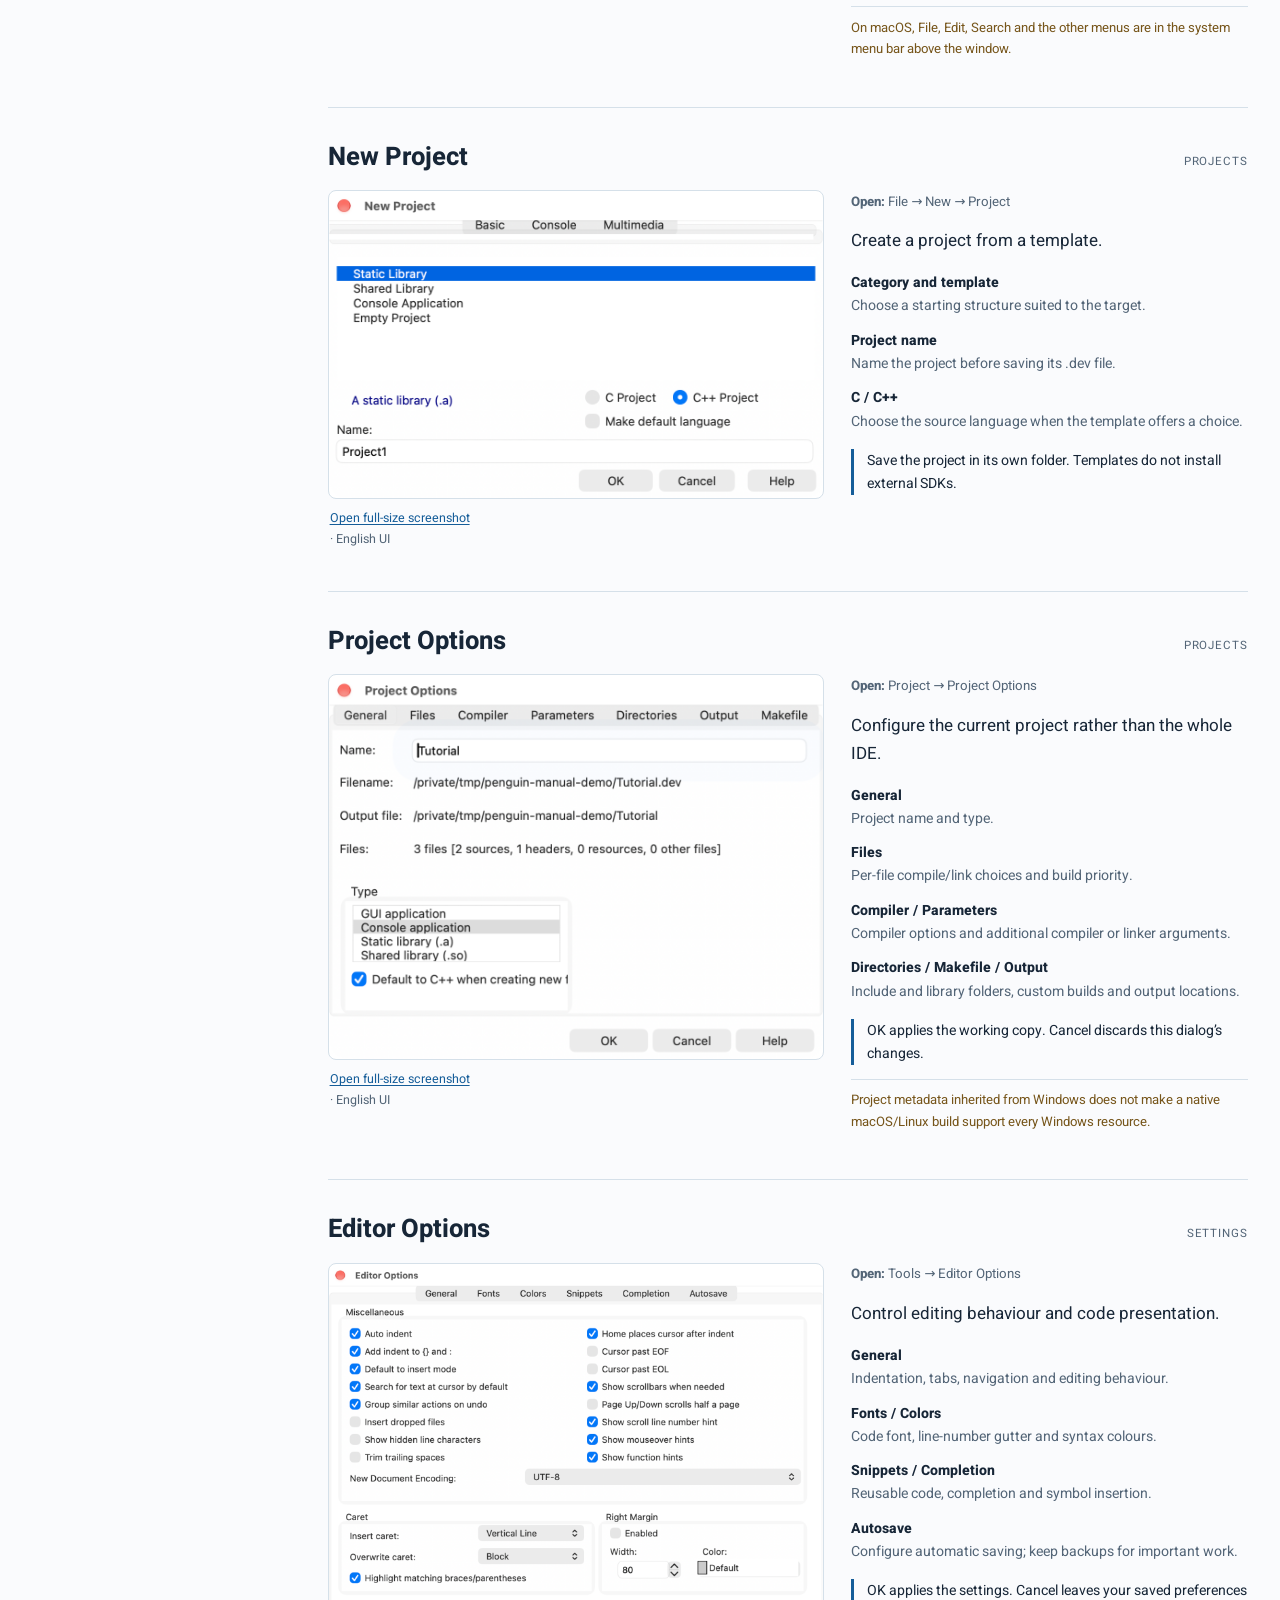
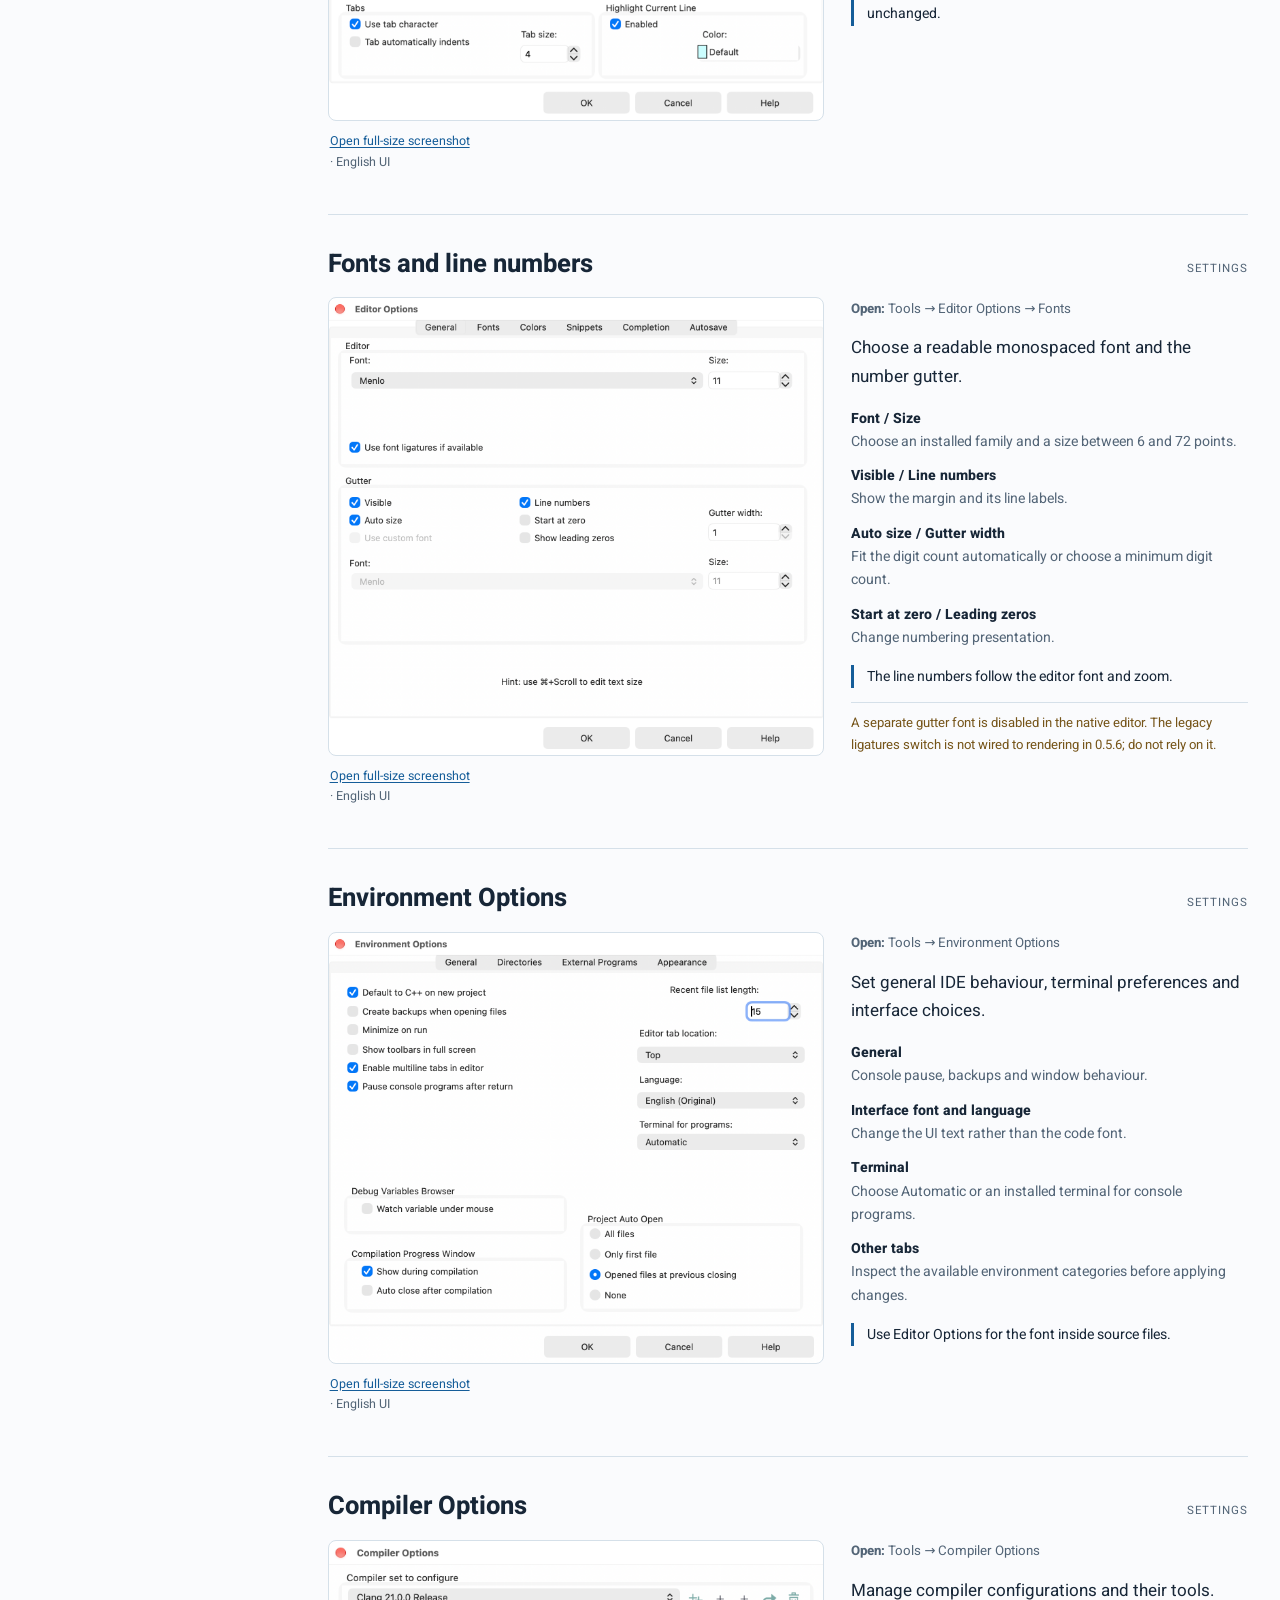
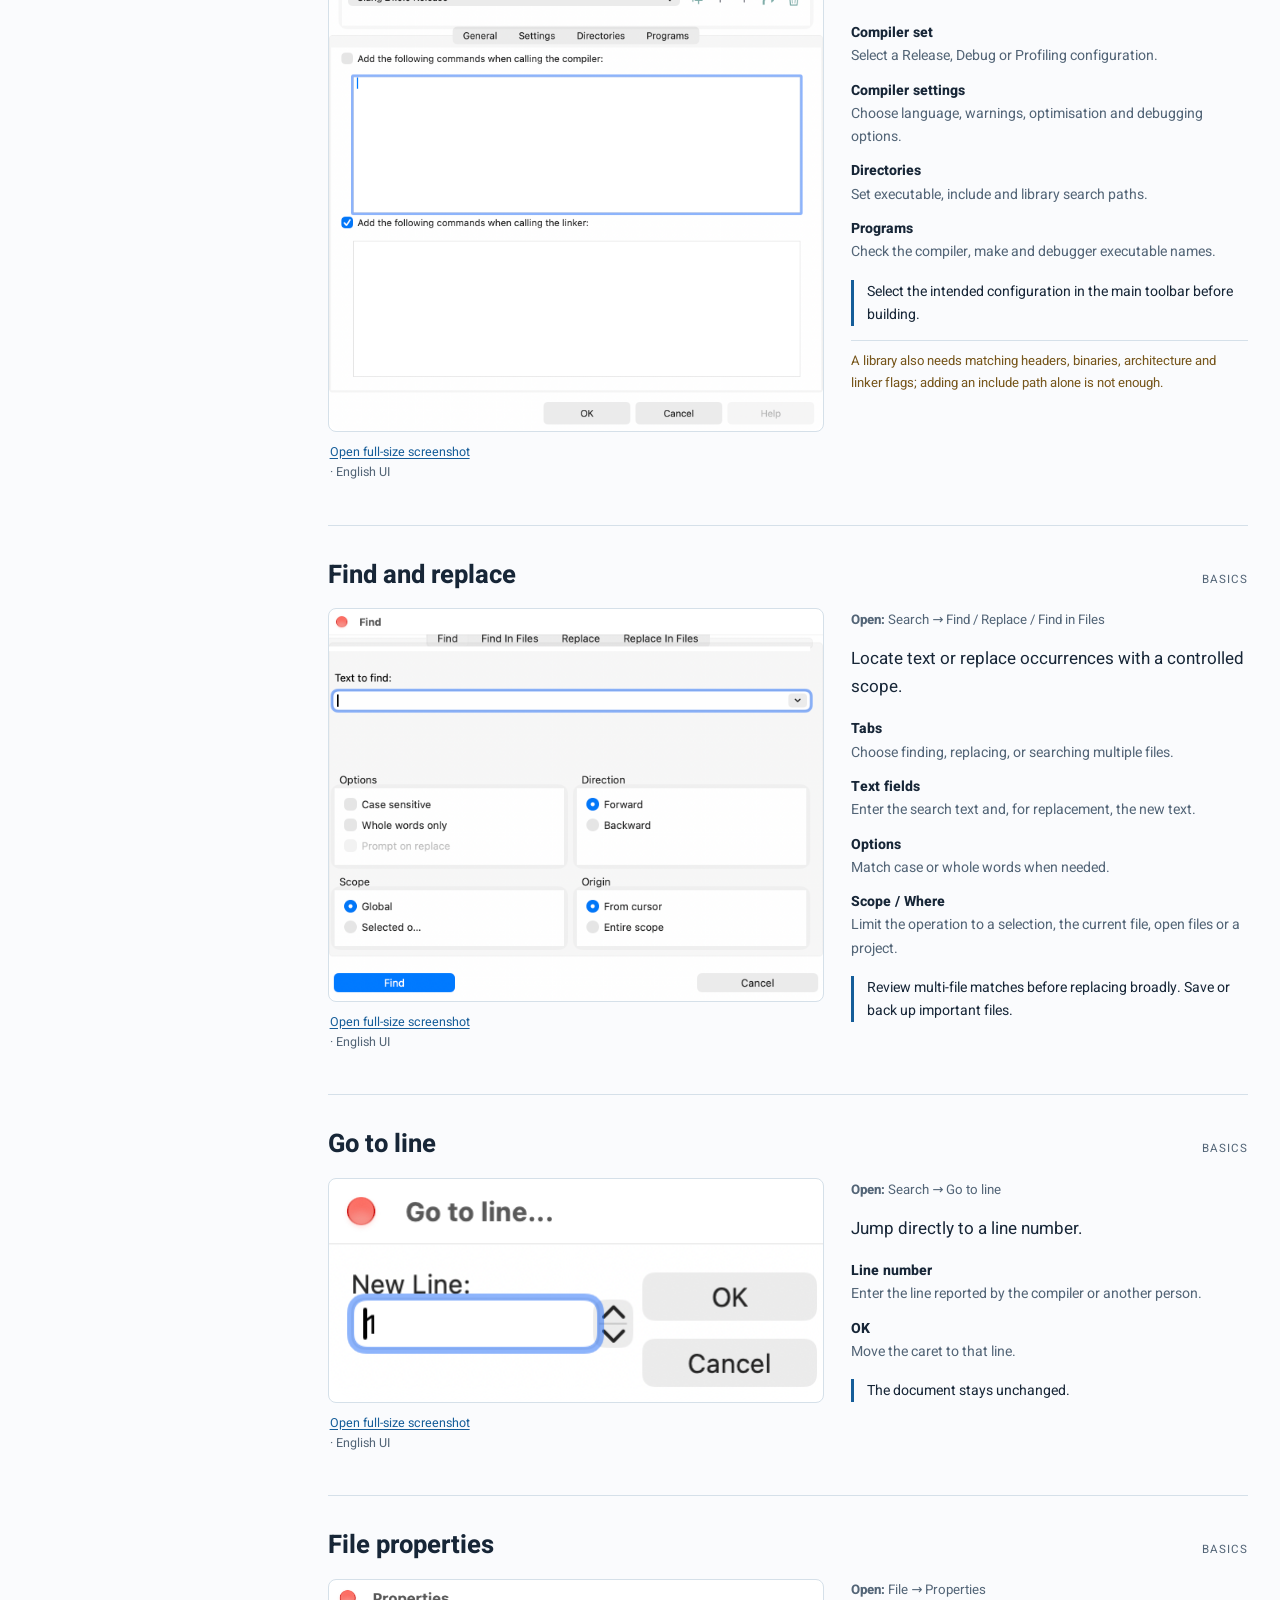
==== commit fe55a1e0: "Publish illustrated user manuals" ====
--- a/manual/index.html
+++ b/manual/index.html
@@ -12,10 +12,10 @@
 <a class="skip" href="#main">Skip to the manual</a>
 <header class="site-header"><a class="brand" href="https://juanfrang.github.io/Penguin-cpp/"><img src="assets/penguin.png" alt="" width="44" height="44"><span>Penguin cpp<small>USER MANUAL</small></span></a><nav aria-label="Project"><a href="https://juanfrang.github.io/Penguin-cpp/">Project</a><a href="https://github.com/JuanFranG/Penguin-cpp/releases">Downloads &amp; versions</a><a href="https://github.com/JuanFranG/Penguin-cpp/issues">Report an issue</a><a href="es/index.html" lang="es" hreflang="es">Español</a></nav></header>
 <div class="manual-shell">
-<aside><details class="contents" open><summary>In this manual</summary><nav aria-label="Manual contents"><a href="#start">01 · Start here</a><a href="#first-program">02 · Your first program</a><a href="#window">03 · Find your way around</a><a href="#compile">04 · Build &amp; run</a><a href="#projects">05 · Work with projects</a><a href="#debug">06 · Debug &amp; profile</a><a href="#compatibility">07 · Windows programs</a><a href="#reference">08 · Window reference</a><a href="#shortcuts">09 · Keyboard shortcuts</a><a href="#problems">10 · Troubleshooting</a><a href="#report">11 · Get help</a></nav><p class="sidebar-note">Penguin cpp 0.5.6<br>Linux &amp; macOS<br>English interface</p></details></aside>
+<aside><details class="contents" open><summary>In this manual</summary><nav aria-label="Manual contents"><a href="#start">01 · Start here</a><a href="#first-program">02 · Your first program</a><a href="#window">03 · Find your way around</a><a href="#compile">04 · Build &amp; run</a><a href="#projects">05 · Work with projects</a><a href="#debug">06 · Debug &amp; profile</a><a href="#compatibility">07 · Windows programs</a><a href="#reference">08 · Window reference</a><a href="#shortcuts">09 · Keyboard shortcuts</a><a href="#problems">10 · Troubleshooting</a><a href="#report">11 · Get help</a></nav><p class="sidebar-note">Penguin cpp 0.5.7<br>Linux &amp; macOS<br>English interface</p></details></aside>
 <main id="main">
-<section class="intro" id="start"><p class="eyebrow">LEARN THE WORKSPACE</p><h1>From your first line<br>to a working program.</h1><p class="lead">A practical guide to Penguin cpp: what to click, what each window does, and what to check when something goes wrong.</p><div class="intro-links"><a class="button" href="#first-program">Write your first program</a><a href="#reference">Find a window →</a></div><p class="edition">For version <a href="https://github.com/JuanFranG/Penguin-cpp/releases/tag/v0.5.6">0.5.6</a>. Use your browser’s translation feature for another language. Menu names and screenshots remain in English.</p>
-<h2 id="install">Install the edition you need</h2><div class="platforms"><article><h3>macOS 26+ · Apple Silicon</h3><p>The <strong>complete PKG or complete DMG</strong> includes the Windows compiler, GNU Make and Wine ARM64/FEX. The small native DMG contains the IDE without that complete Windows environment.</p><p>Native macOS programs need Apple’s Command Line Tools. Follow the app’s prompt or use <code translate="no">xcode-select --install</code>.</p></article><article><h3>Linux · Ubuntu 24.04 / Mint 22 base</h3><p>Use the signed APT repository. The IDE package includes LLVM-MinGW/UCRT; APT resolves Make and the private Wine runtime. For a manual download, install <strong>both DEB packages together</strong>.</p><p>Other distributions and architectures need their own validation.</p></article></div><p><a href="https://juanfrang.github.io/Penguin-cpp/#descargas">Installation instructions and downloads →</a></p><p class="note">The complete edition checks its Windows environment on first use. Wait for completion. If it fails, read the details, correct the missing tool or path, and retry. Your Windows programs use a private environment.</p></section>
+<section class="intro" id="start"><p class="eyebrow">LEARN THE WORKSPACE</p><h1>From your first line<br>to a working program.</h1><p class="lead">A practical guide to Penguin cpp: what to click, what each window does, and what to check when something goes wrong.</p><div class="intro-links"><a class="button" href="#first-program">Write your first program</a><a href="#reference">Find a window →</a></div><p class="edition">For the upcoming <a href="https://github.com/JuanFranG/Penguin-cpp/blob/main/RELEASE_NOTES_0.5.7.md">0.5.7 release</a>. Use your browser’s translation feature for another language. Menu names and screenshots remain in English.</p>
+<p class="note">The refreshed screenshots include interface fixes prepared for 0.5.7 that await its installer release. Existing public 0.5.6 installations may still show the earlier layout.</p><h2 id="install">Install the edition you need</h2><div class="platforms"><article><h3>macOS 26+ · Apple Silicon</h3><p>The <strong>complete PKG or complete DMG</strong> includes the Windows compiler, GNU Make and Wine ARM64/FEX. The small native DMG contains the IDE without that complete Windows environment.</p><p>Native macOS programs need Apple’s Command Line Tools. Follow the app’s prompt or use <code translate="no">xcode-select --install</code>.</p></article><article><h3>Linux · Ubuntu 24.04 / Mint 22 base</h3><p>Use the signed APT repository. The IDE package includes LLVM-MinGW/UCRT; APT resolves Make and the private Wine runtime. For a manual download, install <strong>both DEB packages together</strong>.</p><p>Other distributions and architectures need their own validation.</p></article></div><p><a href="https://juanfrang.github.io/Penguin-cpp/#descargas">Installation instructions and downloads →</a></p><p class="note">The complete edition checks its Windows environment on first use. Wait for completion. If it fails, read the details, correct the missing tool or path, and retry. Your Windows programs use a private environment.</p></section>
 <section id="first-program"><p class="eyebrow">02 / MAKE SOMETHING RUN</p><h2>Your first C++ program</h2><ol class="steps"><li><strong>Create a source file.</strong> Choose <span class="ui" translate="no">File → New → Source File</span>, or use <span class="ui" translate="no">New Document</span> on the welcome screen.</li><li><strong>Enter this program.</strong> It prints a line and exits successfully.<pre><code translate="no">#include &lt;iostream&gt;
 
 int main() {
@@ -24,55 +24,91 @@
 }</code></pre></li><li><strong>Save as <code translate="no">hello.cpp</code>.</strong> Choose a folder you can write to. The <code translate="no">.cpp</code> extension tells Penguin to treat the file as C++.</li><li><strong>Choose a native compiler configuration.</strong> For a first example, select the system compiler’s <span class="ui" translate="no">Release</span> configuration in the toolbar.</li><li><strong>Compile and run.</strong> Press <kbd>F11</kbd> (<kbd>fn</kbd> + <kbd>F11</kbd> on Macs using media keys), or choose <span class="ui" translate="no">Execute → Compile &amp; Run</span>.</li></ol><p>A console program opens in a terminal. Its exit summary reports completion and waits for input before closing. You do not need <code translate="no">system("pause")</code> just to keep that terminal open.</p><p>If compilation fails, inspect the <span class="ui" translate="no">Compiler</span> and <span class="ui" translate="no">Compile Log</span> tabs. Fix the first relevant error and compile again; a failed build does not run an old executable.</p></section>
 <section id="window"><p class="eyebrow">03 / READ THE INTERFACE</p><h2>The main window, by area</h2><figure class="screenshot hero-shot"><a href="assets/windows/workspace.png" data-viewer><img src="assets/windows/workspace.png" width="2400" height="1584" alt="Penguin cpp 0.5.6 main window with its toolbar, Tutorial project tree, main.cpp editor and compiler output panel." fetchpriority="high"></a><figcaption>Real macOS capture with a sample project. Select the image to enlarge it. macOS places the application menus in the system menu bar, outside this window.</figcaption></figure><div class="table-wrap"><table><thead><tr><th>Area</th><th>What you use it for</th></tr></thead><tbody><tr><td>Toolbar</td><td>Common file, build and debugging actions. Hover an icon to read its hint.</td></tr><tr><td>Compiler list</td><td>Select a compiler configuration. Release, Debug and Profiling serve different purposes.</td></tr><tr><td>Left panel</td><td>Project files, parsed classes/functions, or debugger watches.</td></tr><tr><td>Editor and gutter</td><td>Write code, navigate tabs, fold blocks and set breakpoints.</td></tr><tr><td>Bottom panel</td><td>Compiler errors, build commands, debugger output and search results.</td></tr></tbody></table></div><p>Drag panel dividers to change the layout. Use the <span class="ui" translate="no">View</span> menu to show or hide available panels and toolbars.</p><h3 id="editor">Read and edit comfortably</h3><p>Choose a monospaced font in <a href="#window-editor-fonts">Editor Options → Fonts</a>. On macOS, use <kbd>⌘</kbd> + mouse wheel or a trackpad pinch to zoom. On Linux, use <kbd>Ctrl</kbd> + mouse wheel. The number gutter follows the editor font and adjusts its digit width.</p><p>Code completion lists symbols from the parsed code and headers. Use <kbd>Ctrl</kbd> + <kbd>Space</kbd> on Linux or <kbd>⌥</kbd> + <kbd>Space</kbd> on macOS. Invalid or incomplete code can limit the parser’s results.</p></section>
 <section id="compile"><p class="eyebrow">04 / UNDERSTAND THE BUILD</p><h2>Compile, run, rebuild</h2><div class="table-wrap"><table><thead><tr><th>Action</th><th>Key</th><th>Result</th></tr></thead><tbody><tr><td>Compile</td><td><kbd>F9</kbd></td><td>Builds the current file or project; does not launch it.</td></tr><tr><td>Run</td><td><kbd>F10</kbd></td><td>Runs the executable. Rebuild after changing source or build settings.</td></tr><tr><td>Compile &amp; Run</td><td><kbd>F11</kbd></td><td>Saves as needed, builds, and launches only after success.</td></tr><tr><td>Rebuild</td><td><kbd>F12</kbd></td><td>Builds the target again, including sources that need regeneration.</td></tr></tbody></table></div><h3>Release, Debug or Profiling?</h3><p><strong>Release</strong> is the usual configuration for running a program. <strong>Debug</strong> includes information the debugger needs. <strong>Profiling</strong> instruments native code for the profiler. Changing the configuration is not the same as rebuilding the executable.</p><h3>Understand an error before changing settings</h3><p>A syntax error points to source code. A missing header usually means the wrong target or an include path problem. An undefined reference is a link problem: check implementations, libraries and linker arguments. Read the full command in <span class="ui" translate="no">Compile Log</span> when the short error is not enough.</p><p>Arguments passed to the running program belong in <a href="#window-arguments">Parameters</a>. They do not belong in compiler options.</p></section>
-<section id="projects"><p class="eyebrow">05 / KEEP FILES TOGETHER</p><h2>Work with a project</h2><ol><li>Open <a href="#window-new-project">New Project</a>, choose a suitable template and save the <code translate="no">.dev</code> file in a dedicated folder.</li><li>Add the source and header files through the <span class="ui" translate="no">Project</span> menu. A header usually provides declarations; its corresponding source must also be compiled when it contains implementations.</li><li>Use <a href="#window-project-options">Project Options</a> for this project’s include folders, libraries, flags and output paths.</li><li>Build the project and review the commands in the output panel. Save the project before moving it to another machine.</li></ol><p>Keep source files, assets and the project file together. External libraries need the correct platform and architecture; a Windows library cannot simply be linked into a native macOS executable.</p><p>Removing a project entry is different from deciding which files to delete from disk. Check the selected entries and keep a backup before using removal or cleanup actions.</p></section>
-<section id="debug"><p class="eyebrow">06 / SEE WHAT THE PROGRAM DOES</p><h2>Debug a native program</h2><ol><li>Select a <span class="ui" translate="no">Debug</span> compiler configuration, then rebuild.</li><li>Set a breakpoint on an executable source line with <kbd>F4</kbd> or the breakpoint action in the editor gutter.</li><li>Start debugging with <kbd>F5</kbd>. Provide keyboard input in the program’s terminal when needed.</li><li>When execution stops, inspect watches, the call stack and the paused source line. <kbd>F7</kbd> steps over; <kbd>F8</kbd> steps into a call.</li><li>Use <kbd>F6</kbd> to stop the debugging session.</li></ol><p>Linux normally uses GDB; macOS uses the available native LLDB tooling. Debug symbols, executable permissions and macOS attachment restrictions still apply. The <a href="#window-cpu">CPU window</a> needs an active, paused debugger to show live registers or disassembly.</p><h3 id="profile">Profile after rebuilding</h3><p>Use <span class="ui" translate="no">Execute → Profile Analysis</span>. Accept the offered configuration change if appropriate, rebuild and execute the program to produce profiling data. Linux’s gprof view can report timing and a call graph. The macOS LLVM view reports function call counts, <strong>not timing</strong>. See <a href="#window-profiler">Profile Analysis</a> for a real example.</p></section>
+<section id="projects"><p class="eyebrow">05 / KEEP FILES TOGETHER</p><h2>Work with a project</h2><ol><li>Open <a href="#window-new-project">New Project</a>, choose a suitable template and save the <code translate="no">.dev</code> file in a dedicated folder.</li><li>Add the source and header files through the <span class="ui" translate="no">Project</span> menu. A header usually provides declarations; its corresponding source must also be compiled when it contains implementations.</li><li>Use <a href="#window-project-options">Project Options</a> for this project’s include folders, libraries, flags and output paths.</li><li>Build the project and review the commands in the output panel. Save the project before moving it to another machine.</li></ol><p>Keep source files, assets and the project file together. External libraries need the correct platform and architecture; a Windows library cannot simply be linked into a native macOS executable.</p><p>Removing a project entry is different from deciding which files to delete from disk. Check the selected entries and keep a backup before using removal or cleanup actions.</p><h3 id="header-project">A project with a header and several files</h3><p>This example separates a function declaration, its implementation and the caller. <a href="examples/header-project.zip" download>Download the complete project</a>, extract it and open <code translate="no">Tutorial.dev</code> with <span class="ui" translate="no">File → Open</span>. Choose your native compiler and press <kbd>F11</kbd>. Expected output: <code translate="no">Result: 5</code>.</p><p>To create it yourself:</p><ol class="steps"><li>Choose <span class="ui" translate="no">File → New → Project</span>, select <span class="ui" translate="no">Console Application</span> and C++, and save <code translate="no">Tutorial.dev</code> in a dedicated folder.</li><li>Create the three files below in that folder. Use <span class="ui" translate="no">File → New → Source File</span> and save with each complete filename, including the <code translate="no">.h</code> extension for the header.</li><li>Check that all three appear in the project tree. Add missing files with <span class="ui" translate="no">Project → Add to project</span>. An open editor tab alone does not add a file to a project.</li><li>In <a href="#window-project-files">Project Options → Files</a>, ensure both <code translate="no">.cpp</code> files are compiled and linked. The header is included by them, not compiled as a standalone program.</li><li>Press <kbd>F11</kbd>. Review <span class="ui" translate="no">Compile Log</span>: the build must include both source files, not just the active one.</li></ol>
+<h4 translate="no">calculator.h</h4><pre><code translate="no">#ifndef TUTORIAL_CALCULATOR_H
+#define TUTORIAL_CALCULATOR_H
+
+int add(int left, int right);
+
+#endif
+</code></pre><h4 translate="no">calculator.cpp</h4><pre><code translate="no">#include &quot;calculator.h&quot;
+
+int add(int left, int right) {
+    int total = left + right;
+    return total;
+}
+</code></pre><h4 translate="no">main.cpp</h4><pre><code translate="no">#include &lt;iostream&gt;
+#include &quot;calculator.h&quot;
+
+int main() {
+    // TODO: try other values
+    int result = add(2, 3);
+    std::cout &lt;&lt; &quot;Result: &quot; &lt;&lt; result &lt;&lt; std::endl;
+    return 0;
+}
+</code></pre>
+<h4>What each file does</h4><p><code translate="no">calculator.h</code> declares <code translate="no">add</code>. Its <code translate="no">#ifndef / #define / #endif</code> guard prevents repeated inclusion within one translation unit. <code translate="no">calculator.cpp</code> defines the function; <code translate="no">main.cpp</code> calls it.</p><p>Use <code translate="no">#include "calculator.h"</code> for this local header. Angle brackets are for system headers or configured library headers. Do not <code translate="no">#include "calculator.cpp"</code>: add the implementation to the project and compile and link it.</p><p class="note">For a missing-header error, check the filename, case and include paths. For an undefined reference or undefined symbol for <code translate="no">add</code>, check that <code translate="no">calculator.cpp</code> belongs to the project, participates in linking, and matches the header declaration. Rebuild after changing these settings.</p>
+<h3 id="build-flags">Where to set compiler and linker flags</h3><p>Flags are build-tool arguments. Project-specific options and global compiler configurations have different scopes:</p><div class="table-wrap"><table><thead><tr><th>Need</th><th>Interface path</th><th>Use</th></tr></thead><tbody><tr><td>Project compiler and structured options</td><td><a href="#window-project-compiler" translate="no">Project → Project Options → Compiler</a></td><td>Select a configuration and its available options.</td></tr><tr><td>Additional arguments for this project</td><td><a href="#window-project-flags" translate="no">Project → Project Options → Parameters</a></td><td>Keep C, C++ and linker arguments in their respective fields.</td></tr><tr><td>Header and library folders</td><td><a href="#window-project-directories" translate="no">Project → Project Options → Directories</a></td><td>Add folders, not each header's filename. Prefer relative paths for a shareable project.</td></tr><tr><td>Global structured compiler settings</td><td><a href="#window-compiler-settings" translate="no">Tools → Compiler Options → Settings</a></td><td>Changes affect the selected configuration, which other projects may also use.</td></tr><tr><td>Additional global arguments</td><td><a href="#window-compiler-flags" translate="no">Tools → Compiler Options → General</a></td><td>Enable the corresponding checkbox before entering compiler or linker arguments.</td></tr><tr><td>Generated executable and object folders</td><td><a href="#window-project-output" translate="no">Project → Project Options → Output</a></td><td>Keep output organised separately from sources.</td></tr></tbody></table></div>
+<p>The example uses <code translate="no">-std=c++17 -Wall -Wextra</code> in the C++ field. <code translate="no">-std=c++17</code> selects the language standard; <code translate="no">-Wall -Wextra</code> enables warnings. To debug, select <span class="ui" translate="no">Debug</span> and rebuild; <code translate="no">-g -O0</code> supplies symbols and makes unoptimised code easier to follow.</p><p>Library arguments such as <code translate="no">-L./lib -lname</code> belong in <span class="ui" translate="no">Linker</span>. <span class="ui" translate="no">Execute → Parameters</span> supplies runtime program arguments. An include folder does not replace a library that must be linked. Library binaries must match the target platform and architecture.</p><p>After applying changes with <span class="ui" translate="no">OK</span>, rebuild and inspect the actual command in <span class="ui" translate="no">Compile Log</span> to confirm the flags reached the compiler.</p>
+</section>
+<section id="debug"><p class="eyebrow">06 / SEE WHAT THE PROGRAM DOES</p><h2>Debug a native program</h2><ol><li>Select a <span class="ui" translate="no">Debug</span> compiler configuration, then rebuild.</li><li>Set a breakpoint on an executable source line with <kbd>F4</kbd> or the breakpoint action in the editor gutter.</li><li>Start debugging with <kbd>F5</kbd>. Provide keyboard input in the program’s terminal when needed.</li><li>When execution stops, inspect watches, the call stack and the paused source line. <kbd>F7</kbd> steps over; <kbd>F8</kbd> steps into a call.</li><li>Use <kbd>F6</kbd> to stop the debugging session.</li></ol><p>Linux normally uses GDB; macOS uses the available native LLDB tooling. Debug symbols, executable permissions and macOS attachment restrictions still apply. The <a href="#window-cpu">CPU window</a> needs an active, paused debugger to show live registers or disassembly.</p><h3 id="profile">Profile after rebuilding</h3><p>Use <span class="ui" translate="no">Execute → Profile Analysis</span>. Accept the offered configuration change if appropriate, rebuild and execute the program to produce profiling data. Linux’s gprof view can report timing and a call graph. The macOS LLVM view reports function call counts, <strong>not timing</strong>. See <a href="#window-profiler">Profile Analysis</a> for a real example.</p><h3 id="debug-project">Debug this project step by step</h3><ol class="steps"><li>Open the example, select a native <span class="ui" translate="no">Debug</span> configuration and rebuild with <kbd>F12</kbd>.</li><li>Open <code translate="no">calculator.cpp</code> from the project tree and set a breakpoint on <code translate="no">return total;</code>, line 5, using <kbd>F4</kbd>.</li><li>Start with <kbd>F5</kbd>. The debugger may first pause on entry to <code translate="no">main</code>; click <span class="ui" translate="no">Continue</span> in the Debug panel to reach your breakpoint.</li><li>Use <span class="ui" translate="no">Add watch</span> for <code translate="no">left</code>, <code translate="no">right</code> and <code translate="no">total</code>. Their values at this line are 2, 3 and 5. Use <span class="ui" translate="no">Evaluate</span> for an expression such as <code translate="no">left + right</code>.</li><li><span class="ui" translate="no">Next line</span> steps over calls; <span class="ui" translate="no">Into function</span> enters a call; <span class="ui" translate="no">Continue</span> resumes until another stop; <span class="ui" translate="no">Stop Execution</span> ends the session.</li></ol><p>See the <a href="#window-debugger">actual paused example</a> and its <a href="#window-cpu-active">CPU window with registers and call stack</a>. The stack includes <code translate="no">add</code> and <code translate="no">main</code>. This Mac uses ARM64 registers; names and values vary by architecture and run. Native debugging and running Windows-target programs are separate workflows.</p></section>
 <section id="compatibility"><p class="eyebrow">07 / CHOOSE THE RIGHT TARGET</p><h2>Programs that include Windows headers</h2><p><code translate="no">windows.h</code> is not a native macOS or Linux API. Penguin’s complete environment can instead compile a <strong>Windows executable</strong> and run it through its included runtime. Open <a href="#window-windows-compatibility">Tools → Windows compatibility</a>.</p><div class="table-wrap"><table><thead><tr><th>Mode</th><th>When to use it</th></tr></thead><tbody><tr><td>Automatic</td><td>The recommended starting point. Penguin inspects the project’s requirements to select the target.</td></tr><tr><td>Native</td><td>Build for the current macOS or Linux system using its native tools.</td></tr><tr><td>Windows</td><td>Explicitly use the Windows toolchain and runtime when automatic selection is ambiguous.</td></tr></tbody></table></div><p>After the environment reports readiness, <kbd>F11</kbd> performs the build/run flow. Console programs use a terminal; graphical programs use their runtime windows.</p><h3>Characters, boxes and colours</h3><p>Use <strong>Unicode (UTF-8)</strong> for new console text. Try <strong>OEM 437</strong> for older DOS-style box characters or <strong>ANSI 1252</strong> for code written for that character set. <strong>Program-controlled</strong> leaves the choice to the program. Recompile after changing the console profile.</p><p class="note">This is experimental compatibility, not a guarantee that every Windows project will work unchanged. <code translate="no">graphics.h</code>/WinBGIm, Windows-target debugging, third-party SDKs and architecture-specific libraries have additional limits. Standard C/C++ headers such as <code translate="no">math.h</code>, <code translate="no">stdlib.h</code> and <code translate="no">&lt;iostream&gt;</code> are provided by the chosen toolchain; API availability still depends on the target.</p></section>
 <section id="reference"><span id="options"></span><p class="eyebrow">08 / WINDOW REFERENCE</p><h2>Know what each window is for.</h2><p>Find the window you need, follow its opening path, then use the control descriptions beside its screenshot. These are English-language captures from Penguin cpp 0.5.6 on macOS, made with disposable example projects. Linux’s window decorations and some platform-specific controls differ.</p><label class="search-label" for="window-search">Find a window or control</label><input id="window-search" type="search" placeholder="Try: font, compiler, breakpoint, print…" aria-controls="window-directory"><p class="search-status" id="window-count" role="status" aria-live="polite"></p><noscript><p>All windows are listed below. Use your browser’s Find command to search them.</p></noscript>
 <div id="window-directory">
 <!-- START WINDOWS -->
-<article class="window-card" id="window-welcome"><header class="window-title"><h3>Welcome</h3><span class="window-group">Basics</span></header><div class="window-layout"><figure class="screenshot"><a href="assets/windows/welcome.png" data-viewer><img src="assets/windows/welcome.png" width="2400" height="1584" loading="lazy" decoding="async" alt="Welcome in Penguin cpp 0.5.6 on macOS, with the English interface."></a><figcaption><a href="assets/windows/welcome.png" data-full-image>Open full-size screenshot</a> · English UI</figcaption></figure><div class="window-text"><p class="open-path"><strong>Open:</strong> <span translate="no">Start Penguin cpp with no document open.</span></p><p>Start a new session, reopen recent files, or reach the main preferences.</p><dl class="control-list"><dt translate="no">New Document</dt><dd>Create a source file.</dd><dt translate="no">Open Document</dt><dd>Open an existing source file or project.</dd><dt translate="no">Options</dt><dd>Reach the settings categories.</dd><dt translate="no">Change Theme / Font / Language</dt><dd>Adjust appearance and interface language.</dd></dl><p class="outcome">Open a document to switch to the editor.</p></div></div></article>
-<article class="window-card" id="window-workspace"><header class="window-title"><h3>Main window</h3><span class="window-group">Basics</span></header><div class="window-layout"><figure class="screenshot"><a href="assets/windows/workspace.png" data-viewer><img src="assets/windows/workspace.png" width="2400" height="1584" loading="lazy" decoding="async" alt="Main window in Penguin cpp 0.5.6 on macOS, with the English interface."></a><figcaption><a href="assets/windows/workspace.png" data-full-image>Open full-size screenshot</a> · English UI</figcaption></figure><div class="window-text"><p class="open-path"><strong>Open:</strong> <span translate="no">Open a source file or project.</span></p><p>Write code, navigate a project, build it, and inspect compiler messages.</p><dl class="control-list"><dt translate="no">Toolbar and compiler list</dt><dd>Choose the build configuration and compilation actions.</dd><dt translate="no">Project / Classes / Debug</dt><dd>Switch the left panel between files, symbols and debugger watches.</dd><dt translate="no">Editor tabs and gutter</dt><dd>Switch files, fold code and manage breakpoints.</dd><dt translate="no">Bottom panel</dt><dd>Read errors, build output, debugger output and search results.</dd></dl><p class="outcome">Double-click a compiler error to move to its source line.</p><p class="window-note">On macOS, File, Edit, Search and the other menus are in the system menu bar above the window.</p></div></div></article>
-<article class="window-card" id="window-new-project"><header class="window-title"><h3>New Project</h3><span class="window-group">Projects</span></header><div class="window-layout"><figure class="screenshot"><a href="assets/windows/new-project.png" data-viewer><img src="assets/windows/new-project.png" width="1076" height="670" loading="lazy" decoding="async" alt="New Project in Penguin cpp 0.5.6 on macOS, with the English interface."></a><figcaption><a href="assets/windows/new-project.png" data-full-image>Open full-size screenshot</a> · English UI</figcaption></figure><div class="window-text"><p class="open-path"><strong>Open:</strong> <span translate="no">File → New → Project</span></p><p>Create a project from a template.</p><dl class="control-list"><dt translate="no">Category and template</dt><dd>Choose a starting structure suited to the target.</dd><dt translate="no">Project name</dt><dd>Name the project before saving its .dev file.</dd><dt translate="no">C / C++</dt><dd>Choose the source language when the template offers a choice.</dd></dl><p class="outcome">Save the project in its own folder. Templates do not install external SDKs.</p></div></div></article>
-<article class="window-card" id="window-project-options"><header class="window-title"><h3>Project Options</h3><span class="window-group">Projects</span></header><div class="window-layout"><figure class="screenshot"><a href="assets/windows/project-options.png" data-viewer><img src="assets/windows/project-options.png" width="1068" height="828" loading="lazy" decoding="async" alt="Project Options in Penguin cpp 0.5.6 on macOS, with the English interface."></a><figcaption><a href="assets/windows/project-options.png" data-full-image>Open full-size screenshot</a> · English UI</figcaption></figure><div class="window-text"><p class="open-path"><strong>Open:</strong> <span translate="no">Project → Project Options</span></p><p>Configure the current project rather than the whole IDE.</p><dl class="control-list"><dt translate="no">General</dt><dd>Project name and type.</dd><dt translate="no">Files</dt><dd>Per-file compile/link choices and build priority.</dd><dt translate="no">Compiler / Parameters</dt><dd>Compiler options and additional compiler or linker arguments.</dd><dt translate="no">Directories / Makefile / Output</dt><dd>Include and library folders, custom builds and output locations.</dd></dl><p class="outcome">OK applies the working copy. Cancel discards this dialog’s changes.</p><p class="window-note">Project metadata inherited from Windows does not make a native macOS/Linux build support every Windows resource.</p></div></div></article>
-<article class="window-card" id="window-editor-options"><header class="window-title"><h3>Editor Options</h3><span class="window-group">Settings</span></header><div class="window-layout"><figure class="screenshot"><a href="assets/windows/editor-options.png" data-viewer><img src="assets/windows/editor-options.png" width="1448" height="1342" loading="lazy" decoding="async" alt="Editor Options in Penguin cpp 0.5.6 on macOS, with the English interface."></a><figcaption><a href="assets/windows/editor-options.png" data-full-image>Open full-size screenshot</a> · English UI</figcaption></figure><div class="window-text"><p class="open-path"><strong>Open:</strong> <span translate="no">Tools → Editor Options</span></p><p>Control editing behaviour and code presentation.</p><dl class="control-list"><dt translate="no">General</dt><dd>Indentation, tabs, navigation and editing behaviour.</dd><dt translate="no">Fonts / Colors</dt><dd>Code font, line-number gutter and syntax colours.</dd><dt translate="no">Snippets / Completion</dt><dd>Reusable code, completion and symbol insertion.</dd><dt translate="no">Autosave</dt><dd>Configure automatic saving; keep backups for important work.</dd></dl><p class="outcome">OK applies the settings. Cancel leaves your saved preferences unchanged.</p></div></div></article>
-<article class="window-card" id="window-editor-fonts"><header class="window-title"><h3>Fonts and line numbers</h3><span class="window-group">Settings</span></header><div class="window-layout"><figure class="screenshot"><a href="assets/windows/editor-fonts.png" data-viewer><img src="assets/windows/editor-fonts.png" width="1452" height="1342" loading="lazy" decoding="async" alt="Fonts and line numbers in Penguin cpp 0.5.6 on macOS, with the English interface."></a><figcaption><a href="assets/windows/editor-fonts.png" data-full-image>Open full-size screenshot</a> · English UI</figcaption></figure><div class="window-text"><p class="open-path"><strong>Open:</strong> <span translate="no">Tools → Editor Options → Fonts</span></p><p>Choose a readable monospaced font and the number gutter.</p><dl class="control-list"><dt translate="no">Font / Size</dt><dd>Choose an installed family and a size between 6 and 72 points.</dd><dt translate="no">Visible / Line numbers</dt><dd>Show the margin and its line labels.</dd><dt translate="no">Auto size / Gutter width</dt><dd>Fit the digit count automatically or choose a minimum digit count.</dd><dt translate="no">Start at zero / Leading zeros</dt><dd>Change numbering presentation.</dd></dl><p class="outcome">The line numbers follow the editor font and zoom.</p><p class="window-note">A separate gutter font is disabled in the native editor. The legacy ligatures switch is not wired to rendering in 0.5.6; do not rely on it.</p></div></div></article>
-<article class="window-card" id="window-environment"><header class="window-title"><h3>Environment Options</h3><span class="window-group">Settings</span></header><div class="window-layout"><figure class="screenshot"><a href="assets/windows/environment.png" data-viewer><img src="assets/windows/environment.png" width="1452" height="1264" loading="lazy" decoding="async" alt="Environment Options in Penguin cpp 0.5.6 on macOS, with the English interface."></a><figcaption><a href="assets/windows/environment.png" data-full-image>Open full-size screenshot</a> · English UI</figcaption></figure><div class="window-text"><p class="open-path"><strong>Open:</strong> <span translate="no">Tools → Environment Options</span></p><p>Set general IDE behaviour, terminal preferences and interface choices.</p><dl class="control-list"><dt translate="no">General</dt><dd>Console pause, backups and window behaviour.</dd><dt translate="no">Interface font and language</dt><dd>Change the UI text rather than the code font.</dd><dt translate="no">Terminal</dt><dd>Choose Automatic or an installed terminal for console programs.</dd><dt translate="no">Other tabs</dt><dd>Inspect the available environment categories before applying changes.</dd></dl><p class="outcome">Use Editor Options for the font inside source files.</p></div></div></article>
-<article class="window-card" id="window-compiler"><header class="window-title"><h3>Compiler Options</h3><span class="window-group">Settings</span></header><div class="window-layout"><figure class="screenshot"><a href="assets/windows/compiler.png" data-viewer><img src="assets/windows/compiler.png" width="1354" height="1344" loading="lazy" decoding="async" alt="Compiler Options in Penguin cpp 0.5.6 on macOS, with the English interface."></a><figcaption><a href="assets/windows/compiler.png" data-full-image>Open full-size screenshot</a> · English UI</figcaption></figure><div class="window-text"><p class="open-path"><strong>Open:</strong> <span translate="no">Tools → Compiler Options</span></p><p>Manage compiler configurations and their tools.</p><dl class="control-list"><dt translate="no">Compiler set</dt><dd>Select a Release, Debug or Profiling configuration.</dd><dt translate="no">Compiler settings</dt><dd>Choose language, warnings, optimisation and debugging options.</dd><dt translate="no">Directories</dt><dd>Set executable, include and library search paths.</dd><dt translate="no">Programs</dt><dd>Check the compiler, make and debugger executable names.</dd></dl><p class="outcome">Select the intended configuration in the main toolbar before building.</p><p class="window-note">A library also needs matching headers, binaries, architecture and linker flags; adding an include path alone is not enough.</p></div></div></article>
-<article class="window-card" id="window-find"><header class="window-title"><h3>Find and replace</h3><span class="window-group">Basics</span></header><div class="window-layout"><figure class="screenshot"><a href="assets/windows/find.png" data-viewer><img src="assets/windows/find.png" width="1240" height="984" loading="lazy" decoding="async" alt="Find and replace in Penguin cpp 0.5.6 on macOS, with the English interface."></a><figcaption><a href="assets/windows/find.png" data-full-image>Open full-size screenshot</a> · English UI</figcaption></figure><div class="window-text"><p class="open-path"><strong>Open:</strong> <span translate="no">Search → Find / Replace / Find in Files</span></p><p>Locate text or replace occurrences with a controlled scope.</p><dl class="control-list"><dt translate="no">Tabs</dt><dd>Choose finding, replacing, or searching multiple files.</dd><dt translate="no">Text fields</dt><dd>Enter the search text and, for replacement, the new text.</dd><dt translate="no">Options</dt><dd>Match case or whole words when needed.</dd><dt translate="no">Scope / Where</dt><dd>Limit the operation to a selection, the current file, open files or a project.</dd></dl><p class="outcome">Review multi-file matches before replacing broadly. Save or back up important files.</p></div></div></article>
-<article class="window-card" id="window-go-to-line"><header class="window-title"><h3>Go to line</h3><span class="window-group">Basics</span></header><div class="window-layout"><figure class="screenshot"><a href="assets/windows/go-to-line.png" data-viewer><img src="assets/windows/go-to-line.png" width="492" height="222" loading="lazy" decoding="async" alt="Go to line in Penguin cpp 0.5.6 on macOS, with the English interface."></a><figcaption><a href="assets/windows/go-to-line.png" data-full-image>Open full-size screenshot</a> · English UI</figcaption></figure><div class="window-text"><p class="open-path"><strong>Open:</strong> <span translate="no">Search → Go to line</span></p><p>Jump directly to a line number.</p><dl class="control-list"><dt translate="no">Line number</dt><dd>Enter the line reported by the compiler or another person.</dd><dt translate="no">OK</dt><dd>Move the caret to that line.</dd></dl><p class="outcome">The document stays unchanged.</p></div></div></article>
-<article class="window-card" id="window-file-properties"><header class="window-title"><h3>File properties</h3><span class="window-group">Basics</span></header><div class="window-layout"><figure class="screenshot"><a href="assets/windows/file-properties.png" data-viewer><img src="assets/windows/file-properties.png" width="872" height="730" loading="lazy" decoding="async" alt="File properties in Penguin cpp 0.5.6 on macOS, with the English interface."></a><figcaption><a href="assets/windows/file-properties.png" data-full-image>Open full-size screenshot</a> · English UI</figcaption></figure><div class="window-text"><p class="open-path"><strong>Open:</strong> <span translate="no">File → Properties</span></p><p>Inspect the selected source file.</p><dl class="control-list"><dt translate="no">File selection</dt><dd>Choose a file when more than one is available.</dd><dt translate="no">Location and attributes</dt><dd>Check which file you are inspecting.</dd><dt translate="no">Statistics</dt><dd>Review line and character counts shown by the dialog.</dd></dl><p class="outcome">Use this to confirm a file’s identity before investigating a build problem.</p></div></div></article>
-<article class="window-card" id="window-arguments"><header class="window-title"><h3>Program parameters</h3><span class="window-group">Tools</span></header><div class="window-layout"><figure class="screenshot"><a href="assets/windows/arguments.png" data-viewer><img src="assets/windows/arguments.png" width="594" height="404" loading="lazy" decoding="async" alt="Program parameters in Penguin cpp 0.5.6 on macOS, with the English interface."></a><figcaption><a href="assets/windows/arguments.png" data-full-image>Open full-size screenshot</a> · English UI</figcaption></figure><div class="window-text"><p class="open-path"><strong>Open:</strong> <span translate="no">Execute → Parameters</span></p><p>Supply arguments to a program or a host executable for a library project.</p><dl class="control-list"><dt translate="no">Parameters</dt><dd>Arguments passed to the launched program.</dd><dt translate="no">Host application</dt><dd>An executable that loads a dynamic library, when applicable.</dd><dt translate="no">Browse</dt><dd>Choose an existing host executable.</dd></dl><p class="outcome">Arguments are not compiler flags or text typed into standard input.</p><p class="window-note">A normal console program usually needs no host application.</p></div></div></article>
-<article class="window-card" id="window-cpu"><header class="window-title"><h3>CPU Window</h3><span class="window-group">Tools</span></header><div class="window-layout"><figure class="screenshot"><a href="assets/windows/cpu.png" data-viewer><img src="assets/windows/cpu.png" width="1820" height="1100" loading="lazy" decoding="async" alt="CPU Window in Penguin cpp 0.5.6 on macOS, with the English interface."></a><figcaption><a href="assets/windows/cpu.png" data-full-image>Open full-size screenshot</a> · English UI</figcaption></figure><div class="window-text"><p class="open-path"><strong>Open:</strong> <span translate="no">While debugging is paused, use the CPU window button in the Debug panel.</span></p><p>Inspect low-level debugger information.</p><dl class="control-list"><dt translate="no">Disassembly</dt><dd>Machine instructions near the paused location.</dd><dt translate="no">Registers</dt><dd>Register names and values reported by the debugger.</dd><dt translate="no">Call stack</dt><dd>Frames leading to the current stop.</dd><dt translate="no">Syntax selector</dt><dd>Choose the assembly syntax supported by the backend.</dd></dl><p class="outcome">Pause at a breakpoint before expecting live data.</p><p class="window-note">This capture shows an idle view. Windows-target debugging remains a separate limitation of the compatibility environment.</p></div></div></article>
-<article class="window-card" id="window-profiler"><header class="window-title"><h3>Profile Analysis</h3><span class="window-group">Tools</span></header><div class="window-layout"><figure class="screenshot"><a href="assets/windows/profiler.png" data-viewer><img src="assets/windows/profiler.png" width="1266" height="1048" loading="lazy" decoding="async" alt="Profile Analysis in Penguin cpp 0.5.6 on macOS, with the English interface."></a><figcaption><a href="assets/windows/profiler.png" data-full-image>Open full-size screenshot</a> · English UI</figcaption></figure><div class="window-text"><p class="open-path"><strong>Open:</strong> <span translate="no">Execute → Profile Analysis</span></p><p>Inspect measurements collected from an instrumented native program.</p><dl class="control-list"><dt translate="no">Function table</dt><dd>Sort and compare functions reported by the profiler.</dd><dt translate="no">Filters</dt><dd>Hide unused or static functions and change the minimum call count.</dd><dt translate="no">Apply</dt><dd>Recompute the displayed result with the selected filters.</dd></dl><p class="outcome">Use the Profiling configuration, rebuild and execute the program first.</p><p class="window-note">On macOS the LLVM view counts calls; it does not measure time or show the gprof call graph. The screenshot contains real output from the tutorial program.</p></div></div></article>
-<article class="window-card" id="window-tools"><header class="window-title"><h3>Tools Configuration</h3><span class="window-group">Tools</span></header><div class="window-layout"><figure class="screenshot"><a href="assets/windows/tools.png" data-viewer><img src="assets/windows/tools.png" width="618" height="704" loading="lazy" decoding="async" alt="Tools Configuration in Penguin cpp 0.5.6 on macOS, with the English interface."></a><figcaption><a href="assets/windows/tools.png" data-full-image>Open full-size screenshot</a> · English UI</figcaption></figure><div class="window-text"><p class="open-path"><strong>Open:</strong> <span translate="no">Tools → Configure Tools</span></p><p>Keep shortcuts to external programs.</p><dl class="control-list"><dt translate="no">List</dt><dd>Select a configured tool.</dd><dt translate="no">Add / Edit / Delete</dt><dd>Manage the entries.</dd><dt translate="no">Up / Down</dt><dd>Change their order in the menu.</dd></dl><p class="outcome">A tool entry does not install the program it names.</p></div></div></article>
-<article class="window-card" id="window-edit-tool"><header class="window-title"><h3>Edit Tool Entry</h3><span class="window-group">Tools</span></header><div class="window-layout"><figure class="screenshot"><a href="assets/windows/edit-tool.png" data-viewer><img src="assets/windows/edit-tool.png" width="968" height="672" loading="lazy" decoding="async" alt="Edit Tool Entry in Penguin cpp 0.5.6 on macOS, with the English interface."></a><figcaption><a href="assets/windows/edit-tool.png" data-full-image>Open full-size screenshot</a> · English UI</figcaption></figure><div class="window-text"><p class="open-path"><strong>Open:</strong> <span translate="no">Tools → Configure Tools → Add or Edit</span></p><p>Describe how an external program should be launched.</p><dl class="control-list"><dt translate="no">Title</dt><dd>Label shown in the Tools menu.</dd><dt translate="no">Program / Working directory</dt><dd>Executable and folder in which to run it.</dd><dt translate="no">Parameters</dt><dd>Arguments for the executable.</dd><dt translate="no">Macros</dt><dd>Insert project- or file-dependent values.</dd></dl><p class="outcome">Check paths and arguments before launching a tool that modifies files.</p></div></div></article>
-<article class="window-card" id="window-windows"><header class="window-title"><h3>Window List</h3><span class="window-group">Basics</span></header><div class="window-layout"><figure class="screenshot"><a href="assets/windows/windows.png" data-viewer><img src="assets/windows/windows.png" width="1200" height="862" loading="lazy" decoding="async" alt="Window List in Penguin cpp 0.5.6 on macOS, with the English interface."></a><figcaption><a href="assets/windows/windows.png" data-full-image>Open full-size screenshot</a> · English UI</figcaption></figure><div class="window-text"><p class="open-path"><strong>Open:</strong> <span translate="no">Window → List</span></p><p>Switch among open editor documents.</p><dl class="control-list"><dt translate="no">File list</dt><dd>Select an open document.</dd><dt translate="no">Columns</dt><dd>Use the displayed name and location to distinguish files.</dd><dt translate="no">OK</dt><dd>Activate the selected editor.</dd></dl><p class="outcome">This does not browse unopened files on disk.</p></div></div></article>
-<article class="window-card" id="window-add-todo"><header class="window-title"><h3>Add TODO item</h3><span class="window-group">Tools</span></header><div class="window-layout"><figure class="screenshot"><a href="assets/windows/add-todo.png" data-viewer><img src="assets/windows/add-todo.png" width="586" height="474" loading="lazy" decoding="async" alt="Add TODO item in Penguin cpp 0.5.6 on macOS, with the English interface."></a><figcaption><a href="assets/windows/add-todo.png" data-full-image>Open full-size screenshot</a> · English UI</figcaption></figure><div class="window-text"><p class="open-path"><strong>Open:</strong> <span translate="no">Use the editor’s TODO insertion action.</span></p><p>Record a development task in the source.</p><dl class="control-list"><dt translate="no">Description</dt><dd>Explain what still needs doing.</dd><dt translate="no">Priority</dt><dd>Assign a relative priority.</dd><dt translate="no">User</dt><dd>Optionally identify the person responsible.</dd></dl><p class="outcome">Confirming inserts a comment; it does not create a GitHub issue.</p></div></div></article>
-<article class="window-card" id="window-todo"><header class="window-title"><h3>TODO List</h3><span class="window-group">Tools</span></header><div class="window-layout"><figure class="screenshot"><a href="assets/windows/todo.png" data-viewer><img src="assets/windows/todo.png" width="1176" height="550" loading="lazy" decoding="async" alt="TODO List in Penguin cpp 0.5.6 on macOS, with the English interface."></a><figcaption><a href="assets/windows/todo.png" data-full-image>Open full-size screenshot</a> · English UI</figcaption></figure><div class="window-text"><p class="open-path"><strong>Open:</strong> <span translate="no">View → TODO List</span></p><p>Find task comments in the selected scope.</p><dl class="control-list"><dt translate="no">Filter</dt><dd>Choose which task comments to list.</dd><dt translate="no">Task list</dt><dd>Review descriptions, locations and priorities.</dd><dt translate="no">Refresh / navigation</dt><dd>Update the list and jump to a task’s source.</dd></dl><p class="outcome">The sample program includes a TODO comment so the list has a real source to inspect.</p></div></div></article>
-<article class="window-card" id="window-template"><header class="window-title"><h3>New Template From Project</h3><span class="window-group">Projects</span></header><div class="window-layout"><figure class="screenshot"><a href="assets/windows/template.png" data-viewer><img src="assets/windows/template.png" width="716" height="706" loading="lazy" decoding="async" alt="New Template From Project in Penguin cpp 0.5.6 on macOS, with the English interface."></a><figcaption><a href="assets/windows/template.png" data-full-image>Open full-size screenshot</a> · English UI</figcaption></figure><div class="window-text"><p class="open-path"><strong>Open:</strong> <span translate="no">File → New → Template, with a project open.</span></p><p>Reuse a project structure for later projects.</p><dl class="control-list"><dt translate="no">Template Info</dt><dd>Name, description and category.</dd><dt translate="no">Files</dt><dd>Choose which project files to include.</dd><dt translate="no">Extras</dt><dd>Review template build settings.</dd><dt translate="no">Create</dt><dd>Save the template once the required fields are filled.</dd></dl><p class="outcome">Templates reuse a structure; they do not bundle every external dependency.</p><p class="window-note">The separate icon-library dialog has a legacy resource-loading problem in 0.5.6. Do not depend on that auxiliary picker.</p></div></div></article>
-<article class="window-card" id="window-new-class"><header class="window-title"><h3>New Class</h3><span class="window-group">Projects</span></header><div class="window-layout"><figure class="screenshot"><a href="assets/windows/new-class.png" data-viewer><img src="assets/windows/new-class.png" width="888" height="740" loading="lazy" decoding="async" alt="New Class in Penguin cpp 0.5.6 on macOS, with the English interface."></a><figcaption><a href="assets/windows/new-class.png" data-full-image>Open full-size screenshot</a> · English UI</figcaption></figure><div class="window-text"><p class="open-path"><strong>Open:</strong> <span translate="no">File → New → Class; also available from the Classes pane context menu.</span></p><p>Prepare a C++ class declaration through the class-browser tools.</p><dl class="control-list"><dt translate="no">Name and base class</dt><dd>Describe the new class and optional parent.</dd><dt translate="no">Scope / target class</dt><dd>Use the available selection controls for the current project.</dd><dt translate="no">Options</dt><dd>Review the offered generation choices.</dd></dl><p class="outcome">Inspect the generated code and its destination before saving.</p><p class="window-note">Availability depends on the current project and class-browser selection. This is not a general refactoring engine.</p></div></div></article>
-<article class="window-card" id="window-new-function"><header class="window-title"><h3>New Function</h3><span class="window-group">Projects</span></header><div class="window-layout"><figure class="screenshot"><a href="assets/windows/new-function.png" data-viewer><img src="assets/windows/new-function.png" width="888" height="604" loading="lazy" decoding="async" alt="New Function in Penguin cpp 0.5.6 on macOS, with the English interface."></a><figcaption><a href="assets/windows/new-function.png" data-full-image>Open full-size screenshot</a> · English UI</figcaption></figure><div class="window-text"><p class="open-path"><strong>Open:</strong> <span translate="no">Classes pane → context menu → function creation action</span></p><p>Prepare a function or class member.</p><dl class="control-list"><dt translate="no">Return type / Name</dt><dd>Describe the function signature.</dd><dt translate="no">Arguments</dt><dd>Enter its parameter list.</dd><dt translate="no">Class and scope</dt><dd>Select a target class and access level where available.</dd></dl><p class="outcome">Review the declaration and implementation after insertion.</p></div></div></article>
-<article class="window-card" id="window-new-variable"><header class="window-title"><h3>New Variable</h3><span class="window-group">Projects</span></header><div class="window-layout"><figure class="screenshot"><a href="assets/windows/new-variable.png" data-viewer><img src="assets/windows/new-variable.png" width="888" height="812" loading="lazy" decoding="async" alt="New Variable in Penguin cpp 0.5.6 on macOS, with the English interface."></a><figcaption><a href="assets/windows/new-variable.png" data-full-image>Open full-size screenshot</a> · English UI</figcaption></figure><div class="window-text"><p class="open-path"><strong>Open:</strong> <span translate="no">Classes pane → context menu → variable creation action</span></p><p>Prepare a variable or class member.</p><dl class="control-list"><dt translate="no">Type / Name</dt><dd>Describe the new variable.</dd><dt translate="no">Class / scope</dt><dd>Choose the declaration context.</dd><dt translate="no">Read / write functions</dt><dd>Request accessors where the tool offers them.</dd></dl><p class="outcome">Review the generated names and code before saving.</p></div></div></article>
-<article class="window-card" id="window-functions"><header class="window-title"><h3>Go to Function</h3><span class="window-group">Basics</span></header><div class="window-layout"><figure class="screenshot"><a href="assets/windows/functions.png" data-viewer><img src="assets/windows/functions.png" width="938" height="818" loading="lazy" decoding="async" alt="Go to Function in Penguin cpp 0.5.6 on macOS, with the English interface."></a><figcaption><a href="assets/windows/functions.png" data-full-image>Open full-size screenshot</a> · English UI</figcaption></figure><div class="window-text"><p class="open-path"><strong>Open:</strong> <span translate="no">Search → Go to Function</span></p><p>Navigate functions parsed from the current code.</p><dl class="control-list"><dt translate="no">Search text</dt><dd>Narrow the symbol list.</dd><dt translate="no">Function list</dt><dd>Choose a declaration or definition.</dd><dt translate="no">Go to</dt><dd>Move the editor to the selected function.</dd></dl><p class="outcome">Save valid code and let the parser update if a symbol is missing.</p></div></div></article>
-<article class="window-card" id="window-remove-file"><header class="window-title"><h3>Remove from project</h3><span class="window-group">Projects</span></header><div class="window-layout"><figure class="screenshot"><a href="assets/windows/remove-file.png" data-viewer><img src="assets/windows/remove-file.png" width="684" height="456" loading="lazy" decoding="async" alt="Remove from project in Penguin cpp 0.5.6 on macOS, with the English interface."></a><figcaption><a href="assets/windows/remove-file.png" data-full-image>Open full-size screenshot</a> · English UI</figcaption></figure><div class="window-text"><p class="open-path"><strong>Open:</strong> <span translate="no">Project → Remove from project</span></p><p>Remove selected units from the current project.</p><dl class="control-list"><dt translate="no">File list</dt><dd>Select the project entries to remove.</dd><dt translate="no">Delete / Remove</dt><dd>Confirm the removal action.</dd></dl><p class="outcome">Check the selected project entries before confirming.</p><p class="window-note">Keep a backup of files you want to preserve; do not use project removal as a substitute for checking the files on disk.</p></div></div></article>
-<article class="window-card" id="window-print"><header class="window-title"><h3>Print File</h3><span class="window-group">Tools</span></header><div class="window-layout"><figure class="screenshot"><a href="assets/windows/print.png" data-viewer><img src="assets/windows/print.png" width="744" height="508" loading="lazy" decoding="async" alt="Print File in Penguin cpp 0.5.6 on macOS, with the English interface."></a><figcaption><a href="assets/windows/print.png" data-full-image>Open full-size screenshot</a> · English UI</figcaption></figure><div class="window-text"><p class="open-path"><strong>Open:</strong> <span translate="no">File → Print</span></p><p>Choose source-code print or PDF settings.</p><dl class="control-list"><dt translate="no">Colours and syntax highlighting</dt><dd>Choose the presentation of the output.</dd><dt translate="no">Line numbers and margins</dt><dd>Include or omit source line labels.</dd><dt translate="no">Wrap</dt><dd>Control long source lines.</dd><dt translate="no">Output choice</dt><dd>Continue to the available PDF or printer workflow.</dd></dl><p class="outcome">Inspect the resulting PDF or print preview before sharing it.</p><p class="window-note">Printer setup depends on the OS and installed printers; the screenshot shows this Mac’s available choices.</p></div></div></article>
-<article class="window-card" id="window-incremental-find"><header class="window-title"><h3>Incremental Search</h3><span class="window-group">Basics</span></header><div class="window-layout"><figure class="screenshot"><a href="assets/windows/incremental-find.png" data-viewer><img src="assets/windows/incremental-find.png" width="564" height="116" loading="lazy" decoding="async" alt="Incremental Search in Penguin cpp 0.5.6 on macOS, with the English interface."></a><figcaption><a href="assets/windows/incremental-find.png" data-full-image>Open full-size screenshot</a> · English UI</figcaption></figure><div class="window-text"><p class="open-path"><strong>Open:</strong> <span translate="no">Search → Incremental Search</span></p><p>Search while entering a query in a small floating bar.</p><dl class="control-list"><dt translate="no">Search text</dt><dd>Type to move among matching text.</dd><dt translate="no">Keyboard</dt><dd>Use the available navigation keys; close the bar when finished.</dd></dl><p class="outcome">Use the full Find dialog when you need replacement or a multi-file scope.</p></div></div></article>
-<article class="window-card" id="window-tips"><header class="window-title"><h3>Tip Of The Day</h3><span class="window-group">Basics</span></header><div class="window-layout"><figure class="screenshot"><a href="assets/windows/tips.png" data-viewer><img src="assets/windows/tips.png" width="848" height="590" loading="lazy" decoding="async" alt="Tip Of The Day in Penguin cpp 0.5.6 on macOS, with the English interface."></a><figcaption><a href="assets/windows/tips.png" data-full-image>Open full-size screenshot</a> · English UI</figcaption></figure><div class="window-text"><p class="open-path"><strong>Open:</strong> <span translate="no">Help → Tip of the Day</span></p><p>Read short usage hints.</p><dl class="control-list"><dt translate="no">Next / Previous</dt><dd>Move through the tips.</dd><dt translate="no">Show at startup</dt><dd>Choose whether to show this dialog automatically.</dd></dl><p class="outcome">Some tips describe inherited editor behaviour; use this manual for the current platform limits.</p></div></div></article>
-<article class="window-card" id="window-astyle"><header class="window-title"><h3>Artistic Style options</h3><span class="window-group">Settings</span></header><div class="window-layout"><figure class="screenshot"><a href="assets/windows/astyle.png" data-viewer><img src="assets/windows/astyle.png" width="1200" height="1264" loading="lazy" decoding="async" alt="Artistic Style options in Penguin cpp 0.5.6 on macOS, with the English interface."></a><figcaption><a href="assets/windows/astyle.png" data-full-image>Open full-size screenshot</a> · English UI</figcaption></figure><div class="window-text"><p class="open-path"><strong>Open:</strong> <span translate="no">Formatting → AStyle → Formatting Options</span></p><p>Choose how astyle formats code.</p><dl class="control-list"><dt translate="no">Style</dt><dd>Choose a brace and indentation style.</dd><dt translate="no">Options</dt><dd>Adjust spacing, indentation and other formatting rules.</dd><dt translate="no">Preview</dt><dd>Compare the sample before applying the style.</dd></dl><p class="outcome">Use Formatting → Format Current File to format the active source. Undo is available for editor formatting.</p></div></div></article>
-<article class="window-card" id="window-clang-format"><header class="window-title"><h3>ClangFormat options</h3><span class="window-group">Settings</span></header><div class="window-layout"><figure class="screenshot"><a href="assets/windows/clang-format.png" data-viewer><img src="assets/windows/clang-format.png" width="1200" height="1202" loading="lazy" decoding="async" alt="ClangFormat options in Penguin cpp 0.5.6 on macOS, with the English interface."></a><figcaption><a href="assets/windows/clang-format.png" data-full-image>Open full-size screenshot</a> · English UI</figcaption></figure><div class="window-text"><p class="open-path"><strong>Open:</strong> <span translate="no">Formatting → Clang-format → Formatting Options</span></p><p>Configure the optional clang-format formatter.</p><dl class="control-list"><dt translate="no">Based on style</dt><dd>Start from a supported formatting style.</dd><dt translate="no">Options</dt><dd>Override indentation, braces, spacing and line-length choices.</dd><dt translate="no">Preview</dt><dd>Available when the formatter executable can be found.</dd></dl><p class="outcome">Install or configure clang-format before expecting a live preview.</p><p class="window-note">clang-format was not installed in this capture environment. The default bundled macOS formatter is astyle; do not run apt commands on macOS.</p></div></div></article>
-<article class="window-card" id="window-attach-process"><header class="window-title"><h3>Attach to process</h3><span class="window-group">Tools</span></header><div class="window-layout"><figure class="screenshot"><a href="assets/windows/attach-process.png" data-viewer><img src="assets/windows/attach-process.png" width="1148" height="338" loading="lazy" decoding="async" alt="Attach to process in Penguin cpp 0.5.6 on macOS, with the English interface."></a><figcaption><a href="assets/windows/attach-process.png" data-full-image>Open full-size screenshot</a> · English UI</figcaption></figure><div class="window-text"><p class="open-path"><strong>Open:</strong> <span translate="no">Execute → Attach to process</span></p><p>Choose an already-running process for a native debugger session.</p><dl class="control-list"><dt translate="no">Process list</dt><dd>Select the intended process; verify its name and PID.</dd><dt translate="no">Attach</dt><dd>Ask the configured debugger to attach.</dd></dl><p class="outcome">Use a process you own and compiled with debug information.</p><p class="window-note">macOS permissions and signing can prevent attachment. This does not enable debugging arbitrary Windows programs through Wine.</p></div></div></article>
-<article class="window-card" id="window-first-run"><header class="window-title"><h3>First-time configuration</h3><span class="window-group">Settings</span></header><div class="window-layout"><figure class="screenshot"><a href="assets/windows/first-run.png" data-viewer><img src="assets/windows/first-run.png" width="1120" height="704" loading="lazy" decoding="async" alt="First-time configuration in Penguin cpp 0.5.6 on macOS, with the English interface."></a><figcaption><a href="assets/windows/first-run.png" data-full-image>Open full-size screenshot</a> · English UI</figcaption></figure><div class="window-text"><p class="open-path"><strong>Open:</strong> <span translate="no">The initial configuration wizard; also use welcome actions for later changes.</span></p><p>Choose an interface language, appearance and code font.</p><dl class="control-list"><dt translate="no">Language</dt><dd>Choose the app’s UI language.</dd><dt translate="no">Theme and colours</dt><dd>Choose the available appearance and syntax scheme.</dd><dt translate="no">Font</dt><dd>Pick an installed monospaced family for code.</dd></dl><p class="outcome">The manual and screenshots use English. Your browser can translate the manual text.</p></div></div></article>
-<article class="window-card" id="window-about"><header class="window-title"><h3>About Penguin cpp</h3><span class="window-group">Basics</span></header><div class="window-layout"><figure class="screenshot"><a href="assets/windows/about.png" data-viewer><img src="assets/windows/about.png" width="960" height="816" loading="lazy" decoding="async" alt="About Penguin cpp in Penguin cpp 0.5.6 on macOS, with the English interface."></a><figcaption><a href="assets/windows/about.png" data-full-image>Open full-size screenshot</a> · English UI</figcaption></figure><div class="window-text"><p class="open-path"><strong>Open:</strong> <span translate="no">Help → About Penguin cpp; on macOS also check the application menu.</span></p><p>Check the installed version and project credits.</p><dl class="control-list"><dt translate="no">Version</dt><dd>Identify which build you are using.</dd><dt translate="no">Creator and assistance</dt><dd>Read the project’s author and development credits.</dd><dt translate="no">Links</dt><dd>Open the project, version notes and licence documentation.</dd></dl><p class="outcome">Include the version when reporting a problem.</p></div></div></article>
-<article class="window-card" id="window-windows-compatibility"><header class="window-title"><h3>Windows compatibility</h3><span class="window-group">Settings</span></header><div class="window-layout"><figure class="screenshot"><a href="assets/windows/windows-compatibility.png" data-viewer><img src="assets/windows/windows-compatibility.png" width="1320" height="664" loading="lazy" decoding="async" alt="Windows compatibility in Penguin cpp 0.5.6 on macOS, with the English interface."></a><figcaption><a href="assets/windows/windows-compatibility.png" data-full-image>Open full-size screenshot</a> · English UI</figcaption></figure><div class="window-text"><p class="open-path"><strong>Open:</strong> <span translate="no">Tools → Windows compatibility</span></p><p>Choose when to compile and run Windows-target programs.</p><dl class="control-list"><dt translate="no">Automatic / Native / Windows</dt><dd>Let includes guide the target or choose one explicitly.</dd><dt translate="no">Verify environment</dt><dd>Compile and execute the environment’s self-test when tools are available.</dd><dt translate="no">Console profile</dt><dd>Choose Unicode UTF-8, OEM 437, ANSI 1252 or program-controlled output.</dd><dt translate="no">Advanced options</dt><dd>Use custom toolchain, runtime and prefix paths only when needed.</dd></dl><p class="outcome">Save the selection, then use Compile &amp; Run. Rebuild after changing the console profile.</p><p class="window-note">The complete macOS PKG/DMG includes LLVM-MinGW, Make and Wine ARM64/FEX. Compatibility is experimental; graphics.h/WinBGIm and Windows debugging are not fully covered.</p></div></div></article>
-<article class="window-card" id="window-setup-working"><header class="window-title"><h3>Preparing Windows compatibility</h3><span class="window-group">Windows</span></header><div class="window-layout"><figure class="screenshot"><a href="assets/windows/setup-working.png" data-viewer><img src="assets/windows/setup-working.png" width="1084" height="464" loading="lazy" decoding="async" alt="Preparing Windows compatibility in Penguin cpp 0.5.6 on macOS, with the English interface."></a><figcaption><a href="assets/windows/setup-working.png" data-full-image>Open full-size screenshot</a> · English UI</figcaption></figure><div class="window-text"><p class="open-path"><strong>Open:</strong> <span translate="no">The complete environment starts its first-use check automatically.</span></p><p>Prepare a private Windows environment and check the included compiler and runtime before building your program.</p><dl class="control-list"><dt translate="no">Status and progress</dt><dd>Show the current check. Prefix creation may take a while on first use.</dd><dt translate="no">Cancel</dt><dd>Stop preparation if you need to return to the editor.</dd></dl><p class="outcome">Wait for Environment ready. If preparation fails, read its details, correct the cause and retry.</p><p class="window-note">This capture uses the actual included tools and a disposable environment. The setup does not download Apple GPTK or accept its licence.</p></div></div></article>
-<article class="window-card" id="window-setup-ready"><header class="window-title"><h3>Environment ready</h3><span class="window-group">Windows</span></header><div class="window-layout"><figure class="screenshot"><a href="assets/windows/setup-ready.png" data-viewer><img src="assets/windows/setup-ready.png" width="1080" height="464" loading="lazy" decoding="async" alt="Environment ready in Penguin cpp 0.5.6 on macOS, with the English interface."></a><figcaption><a href="assets/windows/setup-ready.png" data-full-image>Open full-size screenshot</a> · English UI</figcaption></figure><div class="window-text"><p class="open-path"><strong>Open:</strong> <span translate="no">Shown after the first-use environment check succeeds.</span></p><p>Confirm that the included compiler built the test program and the runtime executed it successfully.</p><dl class="control-list"><dt translate="no">Environment ready</dt><dd>The preparation window closes automatically after this confirmation.</dd></dl><p class="outcome">Use Compile &amp; Run for a Windows-target program. Your program uses this prepared private environment.</p><p class="window-note">A successful smoke test does not guarantee support for every Windows API, graphics library or external SDK.</p></div></div></article>
-<article class="window-card" id="window-updates"><header class="window-title"><h3>Check for updates</h3><span class="window-group">Basics</span></header><div class="window-layout"><figure class="screenshot"><a href="assets/windows/updates.png" data-viewer><img src="assets/windows/updates.png" width="1200" height="664" loading="lazy" decoding="async" alt="Check for updates in Penguin cpp 0.5.6 on macOS, with the English interface."></a><figcaption><a href="assets/windows/updates.png" data-full-image>Open full-size screenshot</a> · English UI</figcaption></figure><div class="window-text"><p class="open-path"><strong>Open:</strong> <span translate="no">Help → Check for updates</span></p><p>Compare the installed version with the latest published GitHub release.</p><dl class="control-list"><dt translate="no">Status</dt><dd>Read whether an update is available or the connection failed.</dd><dt translate="no">Update / Download</dt><dd>Install through the supported platform flow or open the release download.</dd><dt translate="no">Retry</dt><dd>Check again after a connection problem.</dd><dt translate="no">GitHub / version notes</dt><dd>Read changes and known limits before updating.</dd></dl><p class="outcome">On Linux the update flow uses APT; on macOS the full channel keeps the complete environment.</p><p class="window-note">The screenshot shows a real check from 0.5.6. Update controls may be disabled when there is no newer version.</p></div></div></article>
+<article class="window-card" id="window-welcome"><header class="window-title"><h3>Welcome</h3><span class="window-group">Basics</span></header><div class="window-layout"><figure class="screenshot"><a href="assets/windows/welcome.png" data-viewer><img src="assets/windows/welcome.png" width="2400" height="1584" loading="lazy" decoding="async" alt="Welcome in a Penguin cpp development build based on 0.5.6 on macOS, with the English interface."></a><figcaption><a href="assets/windows/welcome.png" data-full-image>Open full-size screenshot</a> · English UI</figcaption></figure><div class="window-text"><p class="open-path"><strong>Open:</strong> <span translate="no">Start Penguin cpp with no document open.</span></p><p>Start a new session, reopen recent files, or reach the main preferences.</p><dl class="control-list"><dt translate="no">New Document</dt><dd>Create a source file.</dd><dt translate="no">Open Document</dt><dd>Open an existing source file or project.</dd><dt translate="no">Options</dt><dd>Reach the settings categories.</dd><dt translate="no">Change Theme / Font / Language</dt><dd>Adjust appearance and interface language.</dd></dl><p class="outcome">Open a document to switch to the editor.</p></div></div></article>
+<article class="window-card" id="window-workspace"><header class="window-title"><h3>Main window</h3><span class="window-group">Basics</span></header><div class="window-layout"><figure class="screenshot"><a href="assets/windows/workspace.png" data-viewer><img src="assets/windows/workspace.png" width="2400" height="1584" loading="lazy" decoding="async" alt="Main window in a Penguin cpp development build based on 0.5.6 on macOS, with the English interface."></a><figcaption><a href="assets/windows/workspace.png" data-full-image>Open full-size screenshot</a> · English UI</figcaption></figure><div class="window-text"><p class="open-path"><strong>Open:</strong> <span translate="no">Open a source file or project.</span></p><p>Write code, navigate a project, build it, and inspect compiler messages.</p><dl class="control-list"><dt translate="no">Toolbar and compiler list</dt><dd>Choose the build configuration and compilation actions.</dd><dt translate="no">Project / Classes / Debug</dt><dd>Switch the left panel between files, symbols and debugger watches.</dd><dt translate="no">Editor tabs and gutter</dt><dd>Switch files, fold code and manage breakpoints.</dd><dt translate="no">Bottom panel</dt><dd>Read errors, build output, debugger output and search results.</dd></dl><p class="outcome">Double-click a compiler error to move to its source line.</p><p class="window-note">On macOS, File, Edit, Search and the other menus are in the system menu bar above the window.</p></div></div></article>
+<article class="window-card" id="window-new-project"><header class="window-title"><h3>New Project</h3><span class="window-group">Projects</span></header><div class="window-layout"><figure class="screenshot"><a href="assets/windows/new-project.png" data-viewer><img src="assets/windows/new-project.png" width="1080" height="670" loading="lazy" decoding="async" alt="New Project in a Penguin cpp development build based on 0.5.6 on macOS, with the English interface."></a><figcaption><a href="assets/windows/new-project.png" data-full-image>Open full-size screenshot</a> · English UI</figcaption></figure><div class="window-text"><p class="open-path"><strong>Open:</strong> <span translate="no">File → New → Project</span></p><p>Create a project from a template.</p><dl class="control-list"><dt translate="no">Category and template</dt><dd>Choose a starting structure suited to the target.</dd><dt translate="no">Project name</dt><dd>Name the project before saving its .dev file.</dd><dt translate="no">C / C++</dt><dd>Choose the source language when the template offers a choice.</dd></dl><p class="outcome">Save the project in its own folder. Templates do not install external SDKs.</p></div></div></article>
+<article class="window-card" id="window-project-options"><header class="window-title"><h3>Project Options</h3><span class="window-group">Projects</span></header><div class="window-layout"><figure class="screenshot"><a href="assets/windows/project-options.png" data-viewer><img src="assets/windows/project-options.png" width="1072" height="832" loading="lazy" decoding="async" alt="Project Options in a Penguin cpp development build based on 0.5.6 on macOS, with the English interface."></a><figcaption><a href="assets/windows/project-options.png" data-full-image>Open full-size screenshot</a> · English UI</figcaption></figure><div class="window-text"><p class="open-path"><strong>Open:</strong> <span translate="no">Project → Project Options</span></p><p>Configure the current project rather than the whole IDE.</p><dl class="control-list"><dt translate="no">General</dt><dd>Project name and type.</dd><dt translate="no">Files</dt><dd>Per-file compile/link choices and build priority.</dd><dt translate="no">Compiler / Parameters</dt><dd>Compiler options and additional compiler or linker arguments.</dd><dt translate="no">Directories / Makefile / Output</dt><dd>Include and library folders, custom builds and output locations.</dd></dl><p class="outcome">OK applies the working copy. Cancel discards this dialog’s changes.</p><p class="window-note">Project metadata inherited from Windows does not make a native macOS/Linux build support every Windows resource.</p></div></div></article>
+<article class="window-card" id="window-editor-options"><header class="window-title"><h3>Editor Options</h3><span class="window-group">Settings</span></header><div class="window-layout"><figure class="screenshot"><a href="assets/windows/editor-options.png" data-viewer><img src="assets/windows/editor-options.png" width="1456" height="1346" loading="lazy" decoding="async" alt="Editor Options in a Penguin cpp development build based on 0.5.6 on macOS, with the English interface."></a><figcaption><a href="assets/windows/editor-options.png" data-full-image>Open full-size screenshot</a> · English UI</figcaption></figure><div class="window-text"><p class="open-path"><strong>Open:</strong> <span translate="no">Tools → Editor Options</span></p><p>Control editing behaviour and code presentation.</p><dl class="control-list"><dt translate="no">General</dt><dd>Indentation, tabs, navigation and editing behaviour.</dd><dt translate="no">Fonts / Colors</dt><dd>Code font, line-number gutter and syntax colours.</dd><dt translate="no">Snippets / Completion</dt><dd>Reusable code, completion and symbol insertion.</dd><dt translate="no">Autosave</dt><dd>Configure automatic saving; keep backups for important work.</dd></dl><p class="outcome">OK applies the settings. Cancel leaves your saved preferences unchanged.</p></div></div></article>
+<article class="window-card" id="window-editor-fonts"><header class="window-title"><h3>Fonts and line numbers</h3><span class="window-group">Settings</span></header><div class="window-layout"><figure class="screenshot"><a href="assets/windows/editor-fonts.png" data-viewer><img src="assets/windows/editor-fonts.png" width="1452" height="1342" loading="lazy" decoding="async" alt="Fonts and line numbers in a Penguin cpp development build based on 0.5.6 on macOS, with the English interface."></a><figcaption><a href="assets/windows/editor-fonts.png" data-full-image>Open full-size screenshot</a> · English UI</figcaption></figure><div class="window-text"><p class="open-path"><strong>Open:</strong> <span translate="no">Tools → Editor Options → Fonts</span></p><p>Choose a readable monospaced font and the number gutter.</p><dl class="control-list"><dt translate="no">Font / Size</dt><dd>Choose an installed family and a size between 6 and 72 points.</dd><dt translate="no">Visible / Line numbers</dt><dd>Show the margin and its line labels.</dd><dt translate="no">Auto size / Gutter width</dt><dd>Fit the digit count automatically or choose a minimum digit count.</dd><dt translate="no">Start at zero / Leading zeros</dt><dd>Change numbering presentation.</dd></dl><p class="outcome">The line numbers follow the editor font and zoom.</p><p class="window-note">A separate gutter font is disabled in the native editor. The legacy ligatures switch is not wired to rendering in 0.5.6; do not rely on it.</p></div></div></article>
+<article class="window-card" id="window-environment"><header class="window-title"><h3>Environment Options</h3><span class="window-group">Settings</span></header><div class="window-layout"><figure class="screenshot"><a href="assets/windows/environment.png" data-viewer><img src="assets/windows/environment.png" width="1452" height="1264" loading="lazy" decoding="async" alt="Environment Options in a Penguin cpp development build based on 0.5.6 on macOS, with the English interface."></a><figcaption><a href="assets/windows/environment.png" data-full-image>Open full-size screenshot</a> · English UI</figcaption></figure><div class="window-text"><p class="open-path"><strong>Open:</strong> <span translate="no">Tools → Environment Options</span></p><p>Set general IDE behaviour, terminal preferences and interface choices.</p><dl class="control-list"><dt translate="no">General</dt><dd>Console pause, backups and window behaviour.</dd><dt translate="no">Interface font and language</dt><dd>Change the UI text rather than the code font.</dd><dt translate="no">Terminal</dt><dd>Choose Automatic or an installed terminal for console programs.</dd><dt translate="no">Other tabs</dt><dd>Inspect the available environment categories before applying changes.</dd></dl><p class="outcome">Use Editor Options for the font inside source files.</p></div></div></article>
+<article class="window-card" id="window-compiler"><header class="window-title"><h3>Compiler Options</h3><span class="window-group">Settings</span></header><div class="window-layout"><figure class="screenshot"><a href="assets/windows/compiler.png" data-viewer><img src="assets/windows/compiler.png" width="1354" height="1344" loading="lazy" decoding="async" alt="Compiler Options in a Penguin cpp development build based on 0.5.6 on macOS, with the English interface."></a><figcaption><a href="assets/windows/compiler.png" data-full-image>Open full-size screenshot</a> · English UI</figcaption></figure><div class="window-text"><p class="open-path"><strong>Open:</strong> <span translate="no">Tools → Compiler Options</span></p><p>Manage compiler configurations and their tools.</p><dl class="control-list"><dt translate="no">Compiler set</dt><dd>Select a Release, Debug or Profiling configuration.</dd><dt translate="no">Compiler settings</dt><dd>Choose language, warnings, optimisation and debugging options.</dd><dt translate="no">Directories</dt><dd>Set executable, include and library search paths.</dd><dt translate="no">Programs</dt><dd>Check the compiler, make and debugger executable names.</dd></dl><p class="outcome">Select the intended configuration in the main toolbar before building.</p><p class="window-note">A library also needs matching headers, binaries, architecture and linker flags; adding an include path alone is not enough.</p></div></div></article>
+<article class="window-card" id="window-find"><header class="window-title"><h3>Find and replace</h3><span class="window-group">Basics</span></header><div class="window-layout"><figure class="screenshot"><a href="assets/windows/find.png" data-viewer><img src="assets/windows/find.png" width="1240" height="984" loading="lazy" decoding="async" alt="Find and replace in a Penguin cpp development build based on 0.5.6 on macOS, with the English interface."></a><figcaption><a href="assets/windows/find.png" data-full-image>Open full-size screenshot</a> · English UI</figcaption></figure><div class="window-text"><p class="open-path"><strong>Open:</strong> <span translate="no">Search → Find / Replace / Find in Files</span></p><p>Locate text or replace occurrences with a controlled scope.</p><dl class="control-list"><dt translate="no">Tabs</dt><dd>Choose finding, replacing, or searching multiple files.</dd><dt translate="no">Text fields</dt><dd>Enter the search text and, for replacement, the new text.</dd><dt translate="no">Options</dt><dd>Match case or whole words when needed.</dd><dt translate="no">Scope / Where</dt><dd>Limit the operation to a selection, the current file, open files or a project.</dd></dl><p class="outcome">Review multi-file matches before replacing broadly. Save or back up important files.</p></div></div></article>
+<article class="window-card" id="window-go-to-line"><header class="window-title"><h3>Go to line</h3><span class="window-group">Basics</span></header><div class="window-layout"><figure class="screenshot"><a href="assets/windows/go-to-line.png" data-viewer><img src="assets/windows/go-to-line.png" width="492" height="222" loading="lazy" decoding="async" alt="Go to line in a Penguin cpp development build based on 0.5.6 on macOS, with the English interface."></a><figcaption><a href="assets/windows/go-to-line.png" data-full-image>Open full-size screenshot</a> · English UI</figcaption></figure><div class="window-text"><p class="open-path"><strong>Open:</strong> <span translate="no">Search → Go to line</span></p><p>Jump directly to a line number.</p><dl class="control-list"><dt translate="no">Line number</dt><dd>Enter the line reported by the compiler or another person.</dd><dt translate="no">OK</dt><dd>Move the caret to that line.</dd></dl><p class="outcome">The document stays unchanged.</p></div></div></article>
+<article class="window-card" id="window-file-properties"><header class="window-title"><h3>File properties</h3><span class="window-group">Basics</span></header><div class="window-layout"><figure class="screenshot"><a href="assets/windows/file-properties.png" data-viewer><img src="assets/windows/file-properties.png" width="876" height="730" loading="lazy" decoding="async" alt="File properties in a Penguin cpp development build based on 0.5.6 on macOS, with the English interface."></a><figcaption><a href="assets/windows/file-properties.png" data-full-image>Open full-size screenshot</a> · English UI</figcaption></figure><div class="window-text"><p class="open-path"><strong>Open:</strong> <span translate="no">File → Properties</span></p><p>Inspect the selected source file.</p><dl class="control-list"><dt translate="no">File selection</dt><dd>Choose a file when more than one is available.</dd><dt translate="no">Location and attributes</dt><dd>Check which file you are inspecting.</dd><dt translate="no">Statistics</dt><dd>Review line and character counts shown by the dialog.</dd></dl><p class="outcome">Use this to confirm a file’s identity before investigating a build problem.</p></div></div></article>
+<article class="window-card" id="window-arguments"><header class="window-title"><h3>Program parameters</h3><span class="window-group">Tools</span></header><div class="window-layout"><figure class="screenshot"><a href="assets/windows/arguments.png" data-viewer><img src="assets/windows/arguments.png" width="594" height="404" loading="lazy" decoding="async" alt="Program parameters in a Penguin cpp development build based on 0.5.6 on macOS, with the English interface."></a><figcaption><a href="assets/windows/arguments.png" data-full-image>Open full-size screenshot</a> · English UI</figcaption></figure><div class="window-text"><p class="open-path"><strong>Open:</strong> <span translate="no">Execute → Parameters</span></p><p>Supply arguments to a program or a host executable for a library project.</p><dl class="control-list"><dt translate="no">Parameters</dt><dd>Arguments passed to the launched program.</dd><dt translate="no">Host application</dt><dd>An executable that loads a dynamic library, when applicable.</dd><dt translate="no">Browse</dt><dd>Choose an existing host executable.</dd></dl><p class="outcome">Arguments are not compiler flags or text typed into standard input.</p><p class="window-note">A normal console program usually needs no host application.</p></div></div></article>
+<article class="window-card" id="window-cpu"><header class="window-title"><h3>CPU Window</h3><span class="window-group">Tools</span></header><div class="window-layout"><figure class="screenshot"><a href="assets/windows/cpu.png" data-viewer><img src="assets/windows/cpu.png" width="1820" height="1100" loading="lazy" decoding="async" alt="CPU Window in a Penguin cpp development build based on 0.5.6 on macOS, with the English interface."></a><figcaption><a href="assets/windows/cpu.png" data-full-image>Open full-size screenshot</a> · English UI</figcaption></figure><div class="window-text"><p class="open-path"><strong>Open:</strong> <span translate="no">While debugging is paused, use the CPU window button in the Debug panel.</span></p><p>Inspect low-level debugger information.</p><dl class="control-list"><dt translate="no">Disassembly</dt><dd>Machine instructions near the paused location.</dd><dt translate="no">Registers</dt><dd>Register names and values reported by the debugger.</dd><dt translate="no">Call stack</dt><dd>Frames leading to the current stop.</dd><dt translate="no">Syntax selector</dt><dd>On x86, choose Intel or AT&amp;T assembly syntax. These x86 choices are hidden on ARM64.</dd></dl><p class="outcome">Pause at a breakpoint before expecting live data.</p><p class="window-note">This capture shows an idle view. Windows-target debugging remains a separate limitation of the compatibility environment.</p></div></div></article>
+<article class="window-card" id="window-profiler"><header class="window-title"><h3>Profile Analysis</h3><span class="window-group">Tools</span></header><div class="window-layout"><figure class="screenshot"><a href="assets/windows/profiler.png" data-viewer><img src="assets/windows/profiler.png" width="1266" height="1048" loading="lazy" decoding="async" alt="Profile Analysis in a Penguin cpp development build based on 0.5.6 on macOS, with the English interface."></a><figcaption><a href="assets/windows/profiler.png" data-full-image>Open full-size screenshot</a> · English UI</figcaption></figure><div class="window-text"><p class="open-path"><strong>Open:</strong> <span translate="no">Execute → Profile Analysis</span></p><p>Inspect measurements collected from an instrumented native program.</p><dl class="control-list"><dt translate="no">Function table</dt><dd>Sort and compare functions reported by the profiler.</dd><dt translate="no">Filters</dt><dd>Hide unused or static functions and change the minimum call count.</dd><dt translate="no">Apply</dt><dd>Recompute the displayed result with the selected filters.</dd></dl><p class="outcome">Use the Profiling configuration, rebuild and execute the program first.</p><p class="window-note">On macOS the LLVM view counts calls; it does not measure time or show the gprof call graph. The screenshot contains real output from the tutorial program.</p></div></div></article>
+<article class="window-card" id="window-tools"><header class="window-title"><h3>Tools Configuration</h3><span class="window-group">Tools</span></header><div class="window-layout"><figure class="screenshot"><a href="assets/windows/tools.png" data-viewer><img src="assets/windows/tools.png" width="618" height="704" loading="lazy" decoding="async" alt="Tools Configuration in a Penguin cpp development build based on 0.5.6 on macOS, with the English interface."></a><figcaption><a href="assets/windows/tools.png" data-full-image>Open full-size screenshot</a> · English UI</figcaption></figure><div class="window-text"><p class="open-path"><strong>Open:</strong> <span translate="no">Tools → Configure Tools</span></p><p>Keep shortcuts to external programs.</p><dl class="control-list"><dt translate="no">List</dt><dd>Select a configured tool.</dd><dt translate="no">Add / Edit / Delete</dt><dd>Manage the entries.</dd><dt translate="no">Up / Down</dt><dd>Change their order in the menu.</dd></dl><p class="outcome">A tool entry does not install the program it names.</p></div></div></article>
+<article class="window-card" id="window-edit-tool"><header class="window-title"><h3>Edit Tool Entry</h3><span class="window-group">Tools</span></header><div class="window-layout"><figure class="screenshot"><a href="assets/windows/edit-tool.png" data-viewer><img src="assets/windows/edit-tool.png" width="968" height="672" loading="lazy" decoding="async" alt="Edit Tool Entry in a Penguin cpp development build based on 0.5.6 on macOS, with the English interface."></a><figcaption><a href="assets/windows/edit-tool.png" data-full-image>Open full-size screenshot</a> · English UI</figcaption></figure><div class="window-text"><p class="open-path"><strong>Open:</strong> <span translate="no">Tools → Configure Tools → Add or Edit</span></p><p>Describe how an external program should be launched.</p><dl class="control-list"><dt translate="no">Title</dt><dd>Label shown in the Tools menu.</dd><dt translate="no">Program / Working directory</dt><dd>Executable and folder in which to run it.</dd><dt translate="no">Parameters</dt><dd>Arguments for the executable.</dd><dt translate="no">Macros</dt><dd>Insert project- or file-dependent values.</dd></dl><p class="outcome">Check paths and arguments before launching a tool that modifies files.</p></div></div></article>
+<article class="window-card" id="window-windows"><header class="window-title"><h3>Window List</h3><span class="window-group">Basics</span></header><div class="window-layout"><figure class="screenshot"><a href="assets/windows/windows.png" data-viewer><img src="assets/windows/windows.png" width="1200" height="862" loading="lazy" decoding="async" alt="Window List in a Penguin cpp development build based on 0.5.6 on macOS, with the English interface."></a><figcaption><a href="assets/windows/windows.png" data-full-image>Open full-size screenshot</a> · English UI</figcaption></figure><div class="window-text"><p class="open-path"><strong>Open:</strong> <span translate="no">Window → List</span></p><p>Switch among open editor documents.</p><dl class="control-list"><dt translate="no">File list</dt><dd>Select an open document.</dd><dt translate="no">Columns</dt><dd>Use the displayed name and location to distinguish files.</dd><dt translate="no">OK</dt><dd>Activate the selected editor.</dd></dl><p class="outcome">This does not browse unopened files on disk.</p></div></div></article>
+<article class="window-card" id="window-add-todo"><header class="window-title"><h3>Add TODO item</h3><span class="window-group">Tools</span></header><div class="window-layout"><figure class="screenshot"><a href="assets/windows/add-todo.png" data-viewer><img src="assets/windows/add-todo.png" width="586" height="474" loading="lazy" decoding="async" alt="Add TODO item in a Penguin cpp development build based on 0.5.6 on macOS, with the English interface."></a><figcaption><a href="assets/windows/add-todo.png" data-full-image>Open full-size screenshot</a> · English UI</figcaption></figure><div class="window-text"><p class="open-path"><strong>Open:</strong> <span translate="no">Use the editor’s TODO insertion action.</span></p><p>Record a development task in the source.</p><dl class="control-list"><dt translate="no">Description</dt><dd>Explain what still needs doing.</dd><dt translate="no">Priority</dt><dd>Assign a relative priority.</dd><dt translate="no">User</dt><dd>Optionally identify the person responsible.</dd></dl><p class="outcome">Confirming inserts a comment; it does not create a GitHub issue.</p></div></div></article>
+<article class="window-card" id="window-todo"><header class="window-title"><h3>TODO List</h3><span class="window-group">Tools</span></header><div class="window-layout"><figure class="screenshot"><a href="assets/windows/todo.png" data-viewer><img src="assets/windows/todo.png" width="1176" height="550" loading="lazy" decoding="async" alt="TODO List in a Penguin cpp development build based on 0.5.6 on macOS, with the English interface."></a><figcaption><a href="assets/windows/todo.png" data-full-image>Open full-size screenshot</a> · English UI</figcaption></figure><div class="window-text"><p class="open-path"><strong>Open:</strong> <span translate="no">View → TODO List</span></p><p>Find task comments in the selected scope.</p><dl class="control-list"><dt translate="no">Filter</dt><dd>Choose which task comments to list.</dd><dt translate="no">Task list</dt><dd>Review descriptions, locations and priorities.</dd><dt translate="no">Refresh / navigation</dt><dd>Update the list and jump to a task’s source.</dd></dl><p class="outcome">The sample program includes a TODO comment so the list has a real source to inspect.</p></div></div></article>
+<article class="window-card" id="window-template"><header class="window-title"><h3>New Template From Project</h3><span class="window-group">Projects</span></header><div class="window-layout"><figure class="screenshot"><a href="assets/windows/template.png" data-viewer><img src="assets/windows/template.png" width="716" height="706" loading="lazy" decoding="async" alt="New Template From Project in a Penguin cpp development build based on 0.5.6 on macOS, with the English interface."></a><figcaption><a href="assets/windows/template.png" data-full-image>Open full-size screenshot</a> · English UI</figcaption></figure><div class="window-text"><p class="open-path"><strong>Open:</strong> <span translate="no">File → New → Template, with a project open.</span></p><p>Reuse a project structure for later projects.</p><dl class="control-list"><dt translate="no">Template Info</dt><dd>Name, description and category.</dd><dt translate="no">Files</dt><dd>Choose which project files to include.</dd><dt translate="no">Extras</dt><dd>Review template build settings.</dd><dt translate="no">Create</dt><dd>Save the template once the required fields are filled.</dd></dl><p class="outcome">Templates reuse a structure; they do not bundle every external dependency.</p><p class="window-note">The separate icon-library dialog has a legacy resource-loading problem in 0.5.6. Do not depend on that auxiliary picker.</p></div></div></article>
+<article class="window-card" id="window-new-class"><header class="window-title"><h3>New Class</h3><span class="window-group">Projects</span></header><div class="window-layout"><figure class="screenshot"><a href="assets/windows/new-class.png" data-viewer><img src="assets/windows/new-class.png" width="888" height="740" loading="lazy" decoding="async" alt="New Class in a Penguin cpp development build based on 0.5.6 on macOS, with the English interface."></a><figcaption><a href="assets/windows/new-class.png" data-full-image>Open full-size screenshot</a> · English UI</figcaption></figure><div class="window-text"><p class="open-path"><strong>Open:</strong> <span translate="no">File → New → Class; also available from the Classes pane context menu.</span></p><p>Prepare a C++ class declaration through the class-browser tools.</p><dl class="control-list"><dt translate="no">Name and base class</dt><dd>Describe the new class and optional parent.</dd><dt translate="no">Scope / target class</dt><dd>Use the available selection controls for the current project.</dd><dt translate="no">Options</dt><dd>Review the offered generation choices.</dd></dl><p class="outcome">Inspect the generated code and its destination before saving.</p><p class="window-note">Availability depends on the current project and class-browser selection. This is not a general refactoring engine.</p></div></div></article>
+<article class="window-card" id="window-new-function"><header class="window-title"><h3>New Function</h3><span class="window-group">Projects</span></header><div class="window-layout"><figure class="screenshot"><a href="assets/windows/new-function.png" data-viewer><img src="assets/windows/new-function.png" width="892" height="604" loading="lazy" decoding="async" alt="New Function in a Penguin cpp development build based on 0.5.6 on macOS, with the English interface."></a><figcaption><a href="assets/windows/new-function.png" data-full-image>Open full-size screenshot</a> · English UI</figcaption></figure><div class="window-text"><p class="open-path"><strong>Open:</strong> <span translate="no">Classes pane → context menu → function creation action</span></p><p>Prepare a function or class member.</p><dl class="control-list"><dt translate="no">Return type / Name</dt><dd>Describe the function signature.</dd><dt translate="no">Arguments</dt><dd>Enter its parameter list.</dd><dt translate="no">Class and scope</dt><dd>Select a target class and access level where available.</dd></dl><p class="outcome">Review the declaration and implementation after insertion.</p></div></div></article>
+<article class="window-card" id="window-new-variable"><header class="window-title"><h3>New Variable</h3><span class="window-group">Projects</span></header><div class="window-layout"><figure class="screenshot"><a href="assets/windows/new-variable.png" data-viewer><img src="assets/windows/new-variable.png" width="888" height="812" loading="lazy" decoding="async" alt="New Variable in a Penguin cpp development build based on 0.5.6 on macOS, with the English interface."></a><figcaption><a href="assets/windows/new-variable.png" data-full-image>Open full-size screenshot</a> · English UI</figcaption></figure><div class="window-text"><p class="open-path"><strong>Open:</strong> <span translate="no">Classes pane → context menu → variable creation action</span></p><p>Prepare a variable or class member.</p><dl class="control-list"><dt translate="no">Type / Name</dt><dd>Describe the new variable.</dd><dt translate="no">Class / scope</dt><dd>Choose the declaration context.</dd><dt translate="no">Read / write functions</dt><dd>Request accessors where the tool offers them.</dd></dl><p class="outcome">Review the generated names and code before saving.</p></div></div></article>
+<article class="window-card" id="window-functions"><header class="window-title"><h3>Go to Function</h3><span class="window-group">Basics</span></header><div class="window-layout"><figure class="screenshot"><a href="assets/windows/functions.png" data-viewer><img src="assets/windows/functions.png" width="938" height="818" loading="lazy" decoding="async" alt="Go to Function in a Penguin cpp development build based on 0.5.6 on macOS, with the English interface."></a><figcaption><a href="assets/windows/functions.png" data-full-image>Open full-size screenshot</a> · English UI</figcaption></figure><div class="window-text"><p class="open-path"><strong>Open:</strong> <span translate="no">Search → Go to Function</span></p><p>Navigate functions parsed from the current code.</p><dl class="control-list"><dt translate="no">Search text</dt><dd>Narrow the symbol list.</dd><dt translate="no">Function list</dt><dd>Choose a declaration or definition.</dd><dt translate="no">Go to</dt><dd>Move the editor to the selected function.</dd></dl><p class="outcome">Save valid code and let the parser update if a symbol is missing.</p></div></div></article>
+<article class="window-card" id="window-remove-file"><header class="window-title"><h3>Remove from project</h3><span class="window-group">Projects</span></header><div class="window-layout"><figure class="screenshot"><a href="assets/windows/remove-file.png" data-viewer><img src="assets/windows/remove-file.png" width="688" height="456" loading="lazy" decoding="async" alt="Remove from project in a Penguin cpp development build based on 0.5.6 on macOS, with the English interface."></a><figcaption><a href="assets/windows/remove-file.png" data-full-image>Open full-size screenshot</a> · English UI</figcaption></figure><div class="window-text"><p class="open-path"><strong>Open:</strong> <span translate="no">Project → Remove from project</span></p><p>Remove selected units from the current project.</p><dl class="control-list"><dt translate="no">File list</dt><dd>Select the project entries to remove.</dd><dt translate="no">Delete / Remove</dt><dd>Confirm the removal action.</dd></dl><p class="outcome">Check the selected project entries before confirming.</p><p class="window-note">Keep a backup of files you want to preserve; do not use project removal as a substitute for checking the files on disk.</p></div></div></article>
+<article class="window-card" id="window-print"><header class="window-title"><h3>Print File</h3><span class="window-group">Tools</span></header><div class="window-layout"><figure class="screenshot"><a href="assets/windows/print.png" data-viewer><img src="assets/windows/print.png" width="744" height="508" loading="lazy" decoding="async" alt="Print File in a Penguin cpp development build based on 0.5.6 on macOS, with the English interface."></a><figcaption><a href="assets/windows/print.png" data-full-image>Open full-size screenshot</a> · English UI</figcaption></figure><div class="window-text"><p class="open-path"><strong>Open:</strong> <span translate="no">File → Print</span></p><p>Choose source-code print or PDF settings.</p><dl class="control-list"><dt translate="no">Colours and syntax highlighting</dt><dd>Choose the presentation of the output.</dd><dt translate="no">Line numbers and margins</dt><dd>Include or omit source line labels.</dd><dt translate="no">Wrap</dt><dd>Control long source lines.</dd><dt translate="no">Output choice</dt><dd>Continue to the available PDF or printer workflow.</dd></dl><p class="outcome">Inspect the resulting PDF or print preview before sharing it.</p><p class="window-note">Printer setup depends on the OS and installed printers; the screenshot shows this Mac’s available choices.</p></div></div></article>
+<article class="window-card" id="window-incremental-find"><header class="window-title"><h3>Incremental Search</h3><span class="window-group">Basics</span></header><div class="window-layout"><figure class="screenshot"><a href="assets/windows/incremental-find.png" data-viewer><img src="assets/windows/incremental-find.png" width="1044" height="160" loading="lazy" decoding="async" alt="Incremental Search in a Penguin cpp development build based on 0.5.6 on macOS, with the English interface."></a><figcaption><a href="assets/windows/incremental-find.png" data-full-image>Open full-size screenshot</a> · English UI</figcaption></figure><div class="window-text"><p class="open-path"><strong>Open:</strong> <span translate="no">Search → Incremental Search</span></p><p>Search while entering a query in a small floating bar.</p><dl class="control-list"><dt translate="no">Search text</dt><dd>Type to move among matching text.</dd><dt translate="no">Keyboard</dt><dd>Use the available navigation keys; close the bar when finished.</dd></dl><p class="outcome">Use the full Find dialog when you need replacement or a multi-file scope.</p></div></div></article>
+<article class="window-card" id="window-tips"><header class="window-title"><h3>Tip Of The Day</h3><span class="window-group">Basics</span></header><div class="window-layout"><figure class="screenshot"><a href="assets/windows/tips.png" data-viewer><img src="assets/windows/tips.png" width="848" height="590" loading="lazy" decoding="async" alt="Tip Of The Day in a Penguin cpp development build based on 0.5.6 on macOS, with the English interface."></a><figcaption><a href="assets/windows/tips.png" data-full-image>Open full-size screenshot</a> · English UI</figcaption></figure><div class="window-text"><p class="open-path"><strong>Open:</strong> <span translate="no">Help → Tip of the Day</span></p><p>Read short usage hints.</p><dl class="control-list"><dt translate="no">Next / Previous</dt><dd>Move through the tips.</dd><dt translate="no">Show at startup</dt><dd>Choose whether to show this dialog automatically.</dd></dl><p class="outcome">Some tips describe inherited editor behaviour; use this manual for the current platform limits.</p></div></div></article>
+<article class="window-card" id="window-astyle"><header class="window-title"><h3>Artistic Style options</h3><span class="window-group">Settings</span></header><div class="window-layout"><figure class="screenshot"><a href="assets/windows/astyle.png" data-viewer><img src="assets/windows/astyle.png" width="1200" height="1264" loading="lazy" decoding="async" alt="Artistic Style options in a Penguin cpp development build based on 0.5.6 on macOS, with the English interface."></a><figcaption><a href="assets/windows/astyle.png" data-full-image>Open full-size screenshot</a> · English UI</figcaption></figure><div class="window-text"><p class="open-path"><strong>Open:</strong> <span translate="no">Formatting → AStyle → Formatting Options</span></p><p>Choose how astyle formats code.</p><dl class="control-list"><dt translate="no">Style</dt><dd>Choose a brace and indentation style.</dd><dt translate="no">Options</dt><dd>Adjust spacing, indentation and other formatting rules.</dd><dt translate="no">Preview</dt><dd>Compare the sample before applying the style.</dd></dl><p class="outcome">Use Formatting → Format Current File to format the active source. Undo is available for editor formatting.</p></div></div></article>
+<article class="window-card" id="window-clang-format"><header class="window-title"><h3>ClangFormat options</h3><span class="window-group">Settings</span></header><div class="window-layout"><figure class="screenshot"><a href="assets/windows/clang-format.png" data-viewer><img src="assets/windows/clang-format.png" width="1200" height="1202" loading="lazy" decoding="async" alt="ClangFormat options in a Penguin cpp development build based on 0.5.6 on macOS, with the English interface."></a><figcaption><a href="assets/windows/clang-format.png" data-full-image>Open full-size screenshot</a> · English UI</figcaption></figure><div class="window-text"><p class="open-path"><strong>Open:</strong> <span translate="no">Formatting → Clang-format → Formatting Options</span></p><p>Configure the optional clang-format formatter.</p><dl class="control-list"><dt translate="no">Based on style</dt><dd>Start from a supported formatting style.</dd><dt translate="no">Options</dt><dd>Override indentation, braces, spacing and line-length choices.</dd><dt translate="no">Preview</dt><dd>Available when the formatter executable can be found.</dd></dl><p class="outcome">Install or configure clang-format before expecting a live preview.</p><p class="window-note">clang-format was not installed in this capture environment. The default bundled macOS formatter is astyle; do not run apt commands on macOS.</p></div></div></article>
+<article class="window-card" id="window-attach-process"><header class="window-title"><h3>Attach to process</h3><span class="window-group">Tools</span></header><div class="window-layout"><figure class="screenshot"><a href="assets/windows/attach-process.png" data-viewer><img src="assets/windows/attach-process.png" width="1144" height="338" loading="lazy" decoding="async" alt="Attach to process in a Penguin cpp development build based on 0.5.6 on macOS, with the English interface."></a><figcaption><a href="assets/windows/attach-process.png" data-full-image>Open full-size screenshot</a> · English UI</figcaption></figure><div class="window-text"><p class="open-path"><strong>Open:</strong> <span translate="no">Execute → Attach to process</span></p><p>Choose an already-running process for a native debugger session.</p><dl class="control-list"><dt translate="no">Process list</dt><dd>Select the intended process; verify its name and PID.</dd><dt translate="no">Attach</dt><dd>Ask the configured debugger to attach.</dd></dl><p class="outcome">Use a process you own and compiled with debug information.</p><p class="window-note">macOS permissions and signing can prevent attachment. This does not enable debugging arbitrary Windows programs through Wine.</p></div></div></article>
+<article class="window-card" id="window-first-run"><header class="window-title"><h3>First-time configuration</h3><span class="window-group">Settings</span></header><div class="window-layout"><figure class="screenshot"><a href="assets/windows/first-run.png" data-viewer><img src="assets/windows/first-run.png" width="1120" height="704" loading="lazy" decoding="async" alt="First-time configuration in a Penguin cpp development build based on 0.5.6 on macOS, with the English interface."></a><figcaption><a href="assets/windows/first-run.png" data-full-image>Open full-size screenshot</a> · English UI</figcaption></figure><div class="window-text"><p class="open-path"><strong>Open:</strong> <span translate="no">The initial configuration wizard; also use welcome actions for later changes.</span></p><p>Choose an interface language, appearance and code font.</p><dl class="control-list"><dt translate="no">Language</dt><dd>Choose the app’s UI language.</dd><dt translate="no">Theme and colours</dt><dd>Choose the available appearance and syntax scheme.</dd><dt translate="no">Font</dt><dd>Pick an installed monospaced family for code.</dd></dl><p class="outcome">The manual and screenshots use English. Your browser can translate the manual text.</p></div></div></article>
+<article class="window-card" id="window-about"><header class="window-title"><h3>About Penguin cpp</h3><span class="window-group">Basics</span></header><div class="window-layout"><figure class="screenshot"><a href="assets/windows/about.png" data-viewer><img src="assets/windows/about.png" width="964" height="816" loading="lazy" decoding="async" alt="About Penguin cpp in a Penguin cpp development build based on 0.5.6 on macOS, with the English interface."></a><figcaption><a href="assets/windows/about.png" data-full-image>Open full-size screenshot</a> · English UI</figcaption></figure><div class="window-text"><p class="open-path"><strong>Open:</strong> <span translate="no">Help → About Penguin cpp; on macOS also check the application menu.</span></p><p>Check the installed version and project credits.</p><dl class="control-list"><dt translate="no">Version</dt><dd>Identify which build you are using.</dd><dt translate="no">Creator and assistance</dt><dd>Read the project’s author and development credits.</dd><dt translate="no">Links</dt><dd>Open the project, version notes and licence documentation.</dd></dl><p class="outcome">Include the version when reporting a problem.</p></div></div></article>
+<article class="window-card" id="window-windows-compatibility"><header class="window-title"><h3>Windows compatibility</h3><span class="window-group">Settings</span></header><div class="window-layout"><figure class="screenshot"><a href="assets/windows/windows-compatibility.png" data-viewer><img src="assets/windows/windows-compatibility.png" width="1320" height="664" loading="lazy" decoding="async" alt="Windows compatibility in a Penguin cpp development build based on 0.5.6 on macOS, with the English interface."></a><figcaption><a href="assets/windows/windows-compatibility.png" data-full-image>Open full-size screenshot</a> · English UI</figcaption></figure><div class="window-text"><p class="open-path"><strong>Open:</strong> <span translate="no">Tools → Windows compatibility</span></p><p>Choose when to compile and run Windows-target programs.</p><dl class="control-list"><dt translate="no">Automatic / Native / Windows</dt><dd>Let includes guide the target or choose one explicitly.</dd><dt translate="no">Verify environment</dt><dd>Compile and execute the environment’s self-test when tools are available.</dd><dt translate="no">Console profile</dt><dd>Choose Unicode UTF-8, OEM 437, ANSI 1252 or program-controlled output.</dd><dt translate="no">Advanced options</dt><dd>Use custom toolchain, runtime and prefix paths only when needed.</dd></dl><p class="outcome">Save the selection, then use Compile &amp; Run. Rebuild after changing the console profile.</p><p class="window-note">The complete macOS PKG/DMG includes LLVM-MinGW, Make and Wine ARM64/FEX. Compatibility is experimental; graphics.h/WinBGIm and Windows debugging are not fully covered.</p></div></div></article>
+<article class="window-card" id="window-setup-working"><header class="window-title"><h3>Preparing Windows compatibility</h3><span class="window-group">Windows</span></header><div class="window-layout"><figure class="screenshot"><a href="assets/windows/setup-working.png" data-viewer><img src="assets/windows/setup-working.png" width="1084" height="464" loading="lazy" decoding="async" alt="Preparing Windows compatibility in a Penguin cpp development build based on 0.5.6 on macOS, with the English interface."></a><figcaption><a href="assets/windows/setup-working.png" data-full-image>Open full-size screenshot</a> · English UI</figcaption></figure><div class="window-text"><p class="open-path"><strong>Open:</strong> <span translate="no">The complete environment starts its first-use check automatically.</span></p><p>Prepare a private Windows environment and check the included compiler and runtime before building your program.</p><dl class="control-list"><dt translate="no">Status and progress</dt><dd>Show the current check. Prefix creation may take a while on first use.</dd><dt translate="no">Cancel</dt><dd>Stop preparation if you need to return to the editor.</dd></dl><p class="outcome">Wait for Environment ready. If preparation fails, read its details, correct the cause and retry.</p><p class="window-note">This capture uses the actual included tools and a disposable environment. The setup does not download Apple GPTK or accept its licence.</p></div></div></article>
+<article class="window-card" id="window-setup-ready"><header class="window-title"><h3>Environment ready</h3><span class="window-group">Windows</span></header><div class="window-layout"><figure class="screenshot"><a href="assets/windows/setup-ready.png" data-viewer><img src="assets/windows/setup-ready.png" width="1080" height="464" loading="lazy" decoding="async" alt="Environment ready in a Penguin cpp development build based on 0.5.6 on macOS, with the English interface."></a><figcaption><a href="assets/windows/setup-ready.png" data-full-image>Open full-size screenshot</a> · English UI</figcaption></figure><div class="window-text"><p class="open-path"><strong>Open:</strong> <span translate="no">Shown after the first-use environment check succeeds.</span></p><p>Confirm that the included compiler built the test program and the runtime executed it successfully.</p><dl class="control-list"><dt translate="no">Environment ready</dt><dd>The preparation window closes automatically after this confirmation.</dd></dl><p class="outcome">Use Compile &amp; Run for a Windows-target program. Your program uses this prepared private environment.</p><p class="window-note">A successful smoke test does not guarantee support for every Windows API, graphics library or external SDK.</p></div></div></article>
+<article class="window-card" id="window-updates"><header class="window-title"><h3>Check for updates</h3><span class="window-group">Basics</span></header><div class="window-layout"><figure class="screenshot"><a href="assets/windows/updates.png" data-viewer><img src="assets/windows/updates.png" width="1200" height="664" loading="lazy" decoding="async" alt="Check for updates in a Penguin cpp development build based on 0.5.6 on macOS, with the English interface."></a><figcaption><a href="assets/windows/updates.png" data-full-image>Open full-size screenshot</a> · English UI</figcaption></figure><div class="window-text"><p class="open-path"><strong>Open:</strong> <span translate="no">Help → Check for updates</span></p><p>Compare the installed version with the latest published GitHub release.</p><dl class="control-list"><dt translate="no">Status</dt><dd>Read whether an update is available or the connection failed.</dd><dt translate="no">Update / Download</dt><dd>Install through the supported platform flow or open the release download.</dd><dt translate="no">Retry</dt><dd>Check again after a connection problem.</dd><dt translate="no">GitHub / version notes</dt><dd>Read changes and known limits before updating.</dd></dl><p class="outcome">On Linux the update flow uses APT; on macOS the full channel keeps the complete environment.</p><p class="window-note">The screenshot shows a real check from 0.5.6. Update controls may be disabled when there is no newer version.</p></div></div></article>
+<article class="window-card" id="window-project-files"><header class="window-title"><h3>Project files and build participation</h3><span class="window-group">Projects</span></header><div class="window-layout"><figure class="screenshot"><a href="assets/windows/project-files.png" data-viewer><img src="assets/windows/project-files.png" width="1068" height="828" loading="lazy" decoding="async" alt="Project files and build participation in a Penguin cpp development build based on 0.5.6 on macOS, with the English interface."></a><figcaption><a href="assets/windows/project-files.png" data-full-image>Open full-size screenshot</a> · English UI</figcaption></figure><div class="window-text"><p class="open-path"><strong>Open:</strong> <span translate="no">Project → Project Options → Files</span></p><p>Choose which project files are compiled and linked.</p><dl class="control-list"><dt translate="no">Files</dt><dd>Select main.cpp, calculator.cpp or calculator.h.</dd><dt translate="no">Compile / Link</dt><dd>Enable both for the two implementation files; the header is not a standalone compilation unit.</dd><dt translate="no">Compile as C++</dt><dd>Use C++ for this example.</dd></dl><p class="outcome">Check both .cpp files participate before building.</p></div></div></article>
+<article class="window-card" id="window-project-compiler"><header class="window-title"><h3>Project compiler configuration</h3><span class="window-group">Projects</span></header><div class="window-layout"><figure class="screenshot"><a href="assets/windows/project-compiler.png" data-viewer><img src="assets/windows/project-compiler.png" width="1068" height="828" loading="lazy" decoding="async" alt="Project compiler configuration in a Penguin cpp development build based on 0.5.6 on macOS, with the English interface."></a><figcaption><a href="assets/windows/project-compiler.png" data-full-image>Open full-size screenshot</a> · English UI</figcaption></figure><div class="window-text"><p class="open-path"><strong>Open:</strong> <span translate="no">Project → Project Options → Compiler</span></p><p>Select the toolchain and structured build options for this project.</p><dl class="control-list"><dt translate="no">Compiler set</dt><dd>Choose the installed native or Windows configuration required by the project.</dd><dt translate="no">Options</dt><dd>Review language, warning, optimisation and debugging choices.</dd></dl><p class="outcome">Select Debug and rebuild before a debugging session.</p></div></div></article>
+<article class="window-card" id="window-project-flags"><header class="window-title"><h3>Project compiler and linker flags</h3><span class="window-group">Projects</span></header><div class="window-layout"><figure class="screenshot"><a href="assets/windows/project-flags.png" data-viewer><img src="assets/windows/project-flags.png" width="1068" height="828" loading="lazy" decoding="async" alt="Project compiler and linker flags in a Penguin cpp development build based on 0.5.6 on macOS, with the English interface."></a><figcaption><a href="assets/windows/project-flags.png" data-full-image>Open full-size screenshot</a> · English UI</figcaption></figure><div class="window-text"><p class="open-path"><strong>Open:</strong> <span translate="no">Project → Project Options → Parameters</span></p><p>Add arguments specific to this project.</p><dl class="control-list"><dt translate="no">C compiler</dt><dd>Additional flags for C sources.</dd><dt translate="no">C++ compiler</dt><dd>The example uses -std=c++17 -Wall -Wextra.</dd><dt translate="no">Linker / Add</dt><dd>Add library or object files and linker arguments here.</dd></dl><p class="outcome">Rebuild and confirm the final commands in Compile Log.</p></div></div></article>
+<article class="window-card" id="window-project-directories"><header class="window-title"><h3>Project include and library folders</h3><span class="window-group">Projects</span></header><div class="window-layout"><figure class="screenshot"><a href="assets/windows/project-directories.png" data-viewer><img src="assets/windows/project-directories.png" width="1068" height="828" loading="lazy" decoding="async" alt="Project include and library folders in a Penguin cpp development build based on 0.5.6 on macOS, with the English interface."></a><figcaption><a href="assets/windows/project-directories.png" data-full-image>Open full-size screenshot</a> · English UI</figcaption></figure><div class="window-text"><p class="open-path"><strong>Open:</strong> <span translate="no">Project → Project Options → Directories</span></p><p>Configure where this project finds external headers and libraries.</p><dl class="control-list"><dt translate="no">Category</dt><dd>Select the include or library directory list.</dd><dt translate="no">Directory list</dt><dd>Add folders rather than individual header filenames.</dd></dl><p class="outcome">Prefer relative paths when sharing a project.</p></div></div></article>
+<article class="window-card" id="window-project-output"><header class="window-title"><h3>Project output folders</h3><span class="window-group">Projects</span></header><div class="window-layout"><figure class="screenshot"><a href="assets/windows/project-output.png" data-viewer><img src="assets/windows/project-output.png" width="1068" height="828" loading="lazy" decoding="async" alt="Project output folders in a Penguin cpp development build based on 0.5.6 on macOS, with the English interface."></a><figcaption><a href="assets/windows/project-output.png" data-full-image>Open full-size screenshot</a> · English UI</figcaption></figure><div class="window-text"><p class="open-path"><strong>Open:</strong> <span translate="no">Project → Project Options → Output</span></p><p>Keep generated executables and object files organised.</p><dl class="control-list"><dt translate="no">Output directories</dt><dd>Choose the locations of generated files.</dd><dt translate="no">Output name</dt><dd>Review a custom executable name when needed.</dd></dl><p class="outcome">Rebuild after changing output locations.</p></div></div></article>
+<article class="window-card" id="window-compiler-flags"><header class="window-title"><h3>Global compiler and linker arguments</h3><span class="window-group">Settings</span></header><div class="window-layout"><figure class="screenshot"><a href="assets/windows/compiler-flags.png" data-viewer><img src="assets/windows/compiler-flags.png" width="1354" height="1344" loading="lazy" decoding="async" alt="Global compiler and linker arguments in a Penguin cpp development build based on 0.5.6 on macOS, with the English interface."></a><figcaption><a href="assets/windows/compiler-flags.png" data-full-image>Open full-size screenshot</a> · English UI</figcaption></figure><div class="window-text"><p class="open-path"><strong>Open:</strong> <span translate="no">Tools → Compiler Options → General</span></p><p>Add arguments to the selected compiler configuration.</p><dl class="control-list"><dt translate="no">Compiler set</dt><dd>Check which configuration you are modifying.</dd><dt translate="no">Compiler checkbox and field</dt><dd>Enable the checkbox before entering compiler flags.</dd><dt translate="no">Linker checkbox and field</dt><dd>Enable it for additional linker arguments.</dd></dl><p class="outcome">Use Project Options → Parameters when the change belongs only to one project.</p></div></div></article>
+<article class="window-card" id="window-compiler-settings"><header class="window-title"><h3>Structured compiler settings</h3><span class="window-group">Settings</span></header><div class="window-layout"><figure class="screenshot"><a href="assets/windows/compiler-settings.png" data-viewer><img src="assets/windows/compiler-settings.png" width="1354" height="1344" loading="lazy" decoding="async" alt="Structured compiler settings in a Penguin cpp development build based on 0.5.6 on macOS, with the English interface."></a><figcaption><a href="assets/windows/compiler-settings.png" data-full-image>Open full-size screenshot</a> · English UI</figcaption></figure><div class="window-text"><p class="open-path"><strong>Open:</strong> <span translate="no">Tools → Compiler Options → Settings</span></p><p>Choose compiler options without typing every flag.</p><dl class="control-list"><dt translate="no">Categories</dt><dd>Choose a category such as language, warnings or optimisation.</dd><dt translate="no">Options and values</dt><dd>Set only options supported by the selected toolchain and target.</dd></dl><p class="outcome">A flag intended for Windows may not be valid for a native macOS or Linux compiler.</p></div></div></article>
+<article class="window-card" id="window-debugger"><header class="window-title"><h3>Debugger paused inside a function</h3><span class="window-group">Tools</span></header><div class="window-layout"><figure class="screenshot"><a href="assets/windows/debugger.png" data-viewer><img src="assets/windows/debugger.png" width="2400" height="1584" loading="lazy" decoding="async" alt="Debugger paused inside a function in a Penguin cpp development build based on 0.5.6 on macOS, with the English interface."></a><figcaption><a href="assets/windows/debugger.png" data-full-image>Open full-size screenshot</a> · English UI</figcaption></figure><div class="window-text"><p class="open-path"><strong>Open:</strong> <span translate="no">Execute → Debug; then Continue to the breakpoint in calculator.cpp.</span></p><p>Inspect the actual state of the three-file tutorial program.</p><dl class="control-list"><dt translate="no">Debug watches</dt><dd>left = 2, right = 3 and total = 5 at return total.</dd><dt translate="no">Active source line</dt><dd>The highlighted line and arrow show where execution is paused.</dd><dt translate="no">Continue / Next line / Into function</dt><dd>Resume or advance through the program.</dd><dt translate="no">Add watch / Evaluate / CPU</dt><dd>Inspect variables, expressions and low-level state.</dd></dl><p class="outcome">This capture is a real LLDB session, not manually entered watch values.</p></div></div></article>
+<article class="window-card" id="window-cpu-active"><header class="window-title"><h3>CPU registers and call stack while paused</h3><span class="window-group">Tools</span></header><div class="window-layout"><figure class="screenshot"><a href="assets/windows/cpu-active.png" data-viewer><img src="assets/windows/cpu-active.png" width="1820" height="1100" loading="lazy" decoding="async" alt="CPU registers and call stack while paused in a Penguin cpp development build based on 0.5.6 on macOS, with the English interface."></a><figcaption><a href="assets/windows/cpu-active.png" data-full-image>Open full-size screenshot</a> · English UI</figcaption></figure><div class="window-text"><p class="open-path"><strong>Open:</strong> <span translate="no">Debug panel → CPU, while stopped in calculator.cpp.</span></p><p>Inspect actual disassembly, ARM64 registers and the call stack.</p><dl class="control-list"><dt translate="no">Disassemble</dt><dd>Inspect the add function at the current instruction.</dd><dt translate="no">Register / Hex / Dec</dt><dd>Read register names and numeric values.</dd><dt translate="no">Backtrace</dt><dd>The example stack includes add and main.</dd></dl><p class="outcome">Register values and instruction addresses vary between runs.</p></div></div></article>
+<article class="window-card" id="window-header"><header class="window-title"><h3>A header in a multi-file project</h3><span class="window-group">Projects</span></header><div class="window-layout"><figure class="screenshot"><a href="assets/windows/header.png" data-viewer><img src="assets/windows/header.png" width="2400" height="1584" loading="lazy" decoding="async" alt="A header in a multi-file project in a Penguin cpp development build based on 0.5.6 on macOS, with the English interface."></a><figcaption><a href="assets/windows/header.png" data-full-image>Open full-size screenshot</a> · English UI</figcaption></figure><div class="window-text"><p class="open-path"><strong>Open:</strong> <span translate="no">Double-click calculator.h in the project tree.</span></p><p>Inspect the declaration shared by main.cpp and calculator.cpp.</p><dl class="control-list"><dt translate="no">Project tree</dt><dd>Keep main.cpp, calculator.cpp and calculator.h in the same project.</dd><dt translate="no">Header guard</dt><dd>The preprocessor guard prevents repeated processing within one translation unit.</dd><dt translate="no">Function declaration</dt><dd>The signature must match the implementation in calculator.cpp.</dd></dl><p class="outcome">Include the header in both .cpp files and compile both implementations.</p></div></div></article>
 <!-- END WINDOWS -->
 </div><p id="no-windows" hidden>No windows match. Try a broader term or clear the search.</p><h3>Auxiliary windows without a usable capture</h3><p>The legacy icon-library picker could not be opened by the capture tool in 0.5.6 because its stored list-view data is incompatible with Lazarus. It is not illustrated as a working window here. Common Open, Save and printer dialogs are supplied by your OS and can differ between machines.</p></section>
 <section id="shortcuts"><p class="eyebrow">09 / KEEP YOUR HANDS ON THE KEYS</p><h2>Keyboard shortcuts</h2><div class="table-wrap"><table><thead><tr><th>Action</th><th>Linux</th><th>macOS</th></tr></thead><tbody><tr><td>New / Open / Save</td><td><kbd>Ctrl</kbd> + <kbd>N</kbd> / <kbd>O</kbd> / <kbd>S</kbd></td><td><kbd>⌘N</kbd> / <kbd>⌘O</kbd> / <kbd>⌘S</kbd></td></tr><tr><td>Find / Replace</td><td><kbd>Ctrl+F</kbd> / <kbd>Ctrl+R</kbd></td><td><kbd>⌘F</kbd> / <kbd>⌘R</kbd></td></tr><tr><td>Go to line</td><td><kbd>Ctrl+G</kbd></td><td><kbd>⌘G</kbd></td></tr><tr><td>Completion</td><td><kbd>Ctrl+Space</kbd></td><td><kbd>⌥Space</kbd></td></tr><tr><td>Compile / Run / Compile &amp; Run / Rebuild</td><td colspan="2"><kbd>F9</kbd> / <kbd>F10</kbd> / <kbd>F11</kbd> / <kbd>F12</kbd></td></tr><tr><td>Debug / Toggle breakpoint / Stop</td><td colspan="2"><kbd>F5</kbd> / <kbd>F4</kbd> / <kbd>F6</kbd></td></tr><tr><td>Step over / Step into</td><td colspan="2"><kbd>F7</kbd> / <kbd>F8</kbd></td></tr><tr><td>Next editor tab</td><td><kbd>Ctrl+Tab</kbd></td><td><kbd>⌃Tab</kbd></td></tr><tr><td>Help manual</td><td><kbd>F1</kbd></td><td><kbd>fn+F1</kbd></td></tr></tbody></table></div><p>On Mac keyboards, hold <kbd>fn</kbd> when the function row controls brightness or media. macOS may reserve shortcuts such as Control-Space for input sources; use Option-Space for completion. Custom shortcut settings can override defaults.</p></section>
 <section id="problems"><p class="eyebrow">10 / RECOVER WITHOUT GUESSING</p><h2>When something goes wrong</h2><details><summary>The compiler cannot find windows.h or conio.h</summary><p>Check the target in Windows compatibility and verify the complete environment. These headers do not become native macOS/Linux APIs. If the program is meant to be portable, replace platform-specific calls with standard C/C++ equivalents.</p></details><details><summary>Characters or box borders look wrong</summary><p>Check the source encoding and the console profile. Match the profile to the program’s expected code page, then rebuild. A code-page change does not add missing fonts or recreate every historical Windows console behaviour.</p></details><details><summary>No compiler was found</summary><p>Check Compiler Options → Programs and Directories. Install the platform’s native developer tools when needed. The Windows toolchain in the complete environment is separate from Apple’s native C/C++ tools.</p></details><details><summary>The Windows environment cannot be prepared</summary><p>Read and copy the error details. Check the compiler/runtime paths and writable private environment folder. Retry after correcting the cause. Keep existing projects and preferences; do not delete them to resolve an unexplained setup error.</p></details><details><summary>The code font or number gutter looks wrong</summary><p>Update to 0.5.6 or later, choose an installed monospaced font and return to a comfortable zoom. This hotfix recovers font names damaged by accumulated quotation marks in older settings. The gutter shares the editor font.</p></details><details><summary>Check for updates cannot connect</summary><p>Use Retry after checking the connection. Open the GitHub link to inspect release notes manually. A network failure does not mean a newer version was installed.</p></details><details><summary>macOS cannot verify the downloaded app or package</summary><p>The 0.5.6 macOS packages do not have Developer ID notarisation. Check the release’s origin and published SHA-256 before deciding whether to open it. Follow the release instructions and macOS’s explicit approval controls; this manual does not disable system security protections.</p></details><details><summary>No terminal opens on Linux</summary><p>Choose an installed terminal in Environment Options, or install a terminal supported by your desktop. Check the Compile Log separately to confirm that the build itself succeeded.</p></details><details><summary>A library still does not work</summary><p>Check its target OS, architecture, dependencies, compiler flags and linker flags. The complete runtime cannot supply every external library or SDK. Include a minimal reproducible example when asking for help.</p></details></section>
 <section id="report"><p class="eyebrow">11 / MAKE A USEFUL REPORT</p><h2>Get help with a reproducible example.</h2><p>Include the Penguin version, OS and architecture, target mode, selected compiler configuration, steps, expected result and actual result. Add the relevant Compile Log or setup details, a screenshot, and the smallest source file that reproduces the issue. Remove passwords, personal paths and private code before sharing.</p><p><a class="button" href="https://github.com/JuanFranG/Penguin-cpp/issues">Open the issue tracker</a></p><p>For current behaviour and outstanding limitations, read the <a href="https://github.com/JuanFranG/Penguin-cpp/releases">version notes</a> and <a href="https://github.com/JuanFranG/Penguin-cpp/blob/main/ROADMAP.md">roadmap</a>.</p></section>
-<footer><p>Penguin cpp · User manual for 0.5.6 · English UI</p><p><a href="https://github.com/JuanFranG/Penguin-cpp">Source &amp; credits</a> · <a href="https://github.com/JuanFranG/Penguin-cpp/blob/main/LICENSE">Licence</a> · <a href="assets/README.md">Screenshot provenance</a></p></footer>
+<footer><p>Penguin cpp · User manual for 0.5.7 · English UI</p><p><a href="https://github.com/JuanFranG/Penguin-cpp">Source &amp; credits</a> · <a href="https://github.com/JuanFranG/Penguin-cpp/blob/main/LICENSE">Licence</a> · <a href="assets/README.md">Screenshot provenance</a></p></footer>
 </main></div>
 <dialog id="image-viewer" aria-labelledby="viewer-caption"><div class="viewer-bar"><a id="viewer-original" href="#" target="_blank" rel="noopener">Open full-size image</a><button type="button" id="viewer-close">Close</button></div><img id="viewer-image" alt=""><p id="viewer-caption"></p></dialog>
 </body></html>
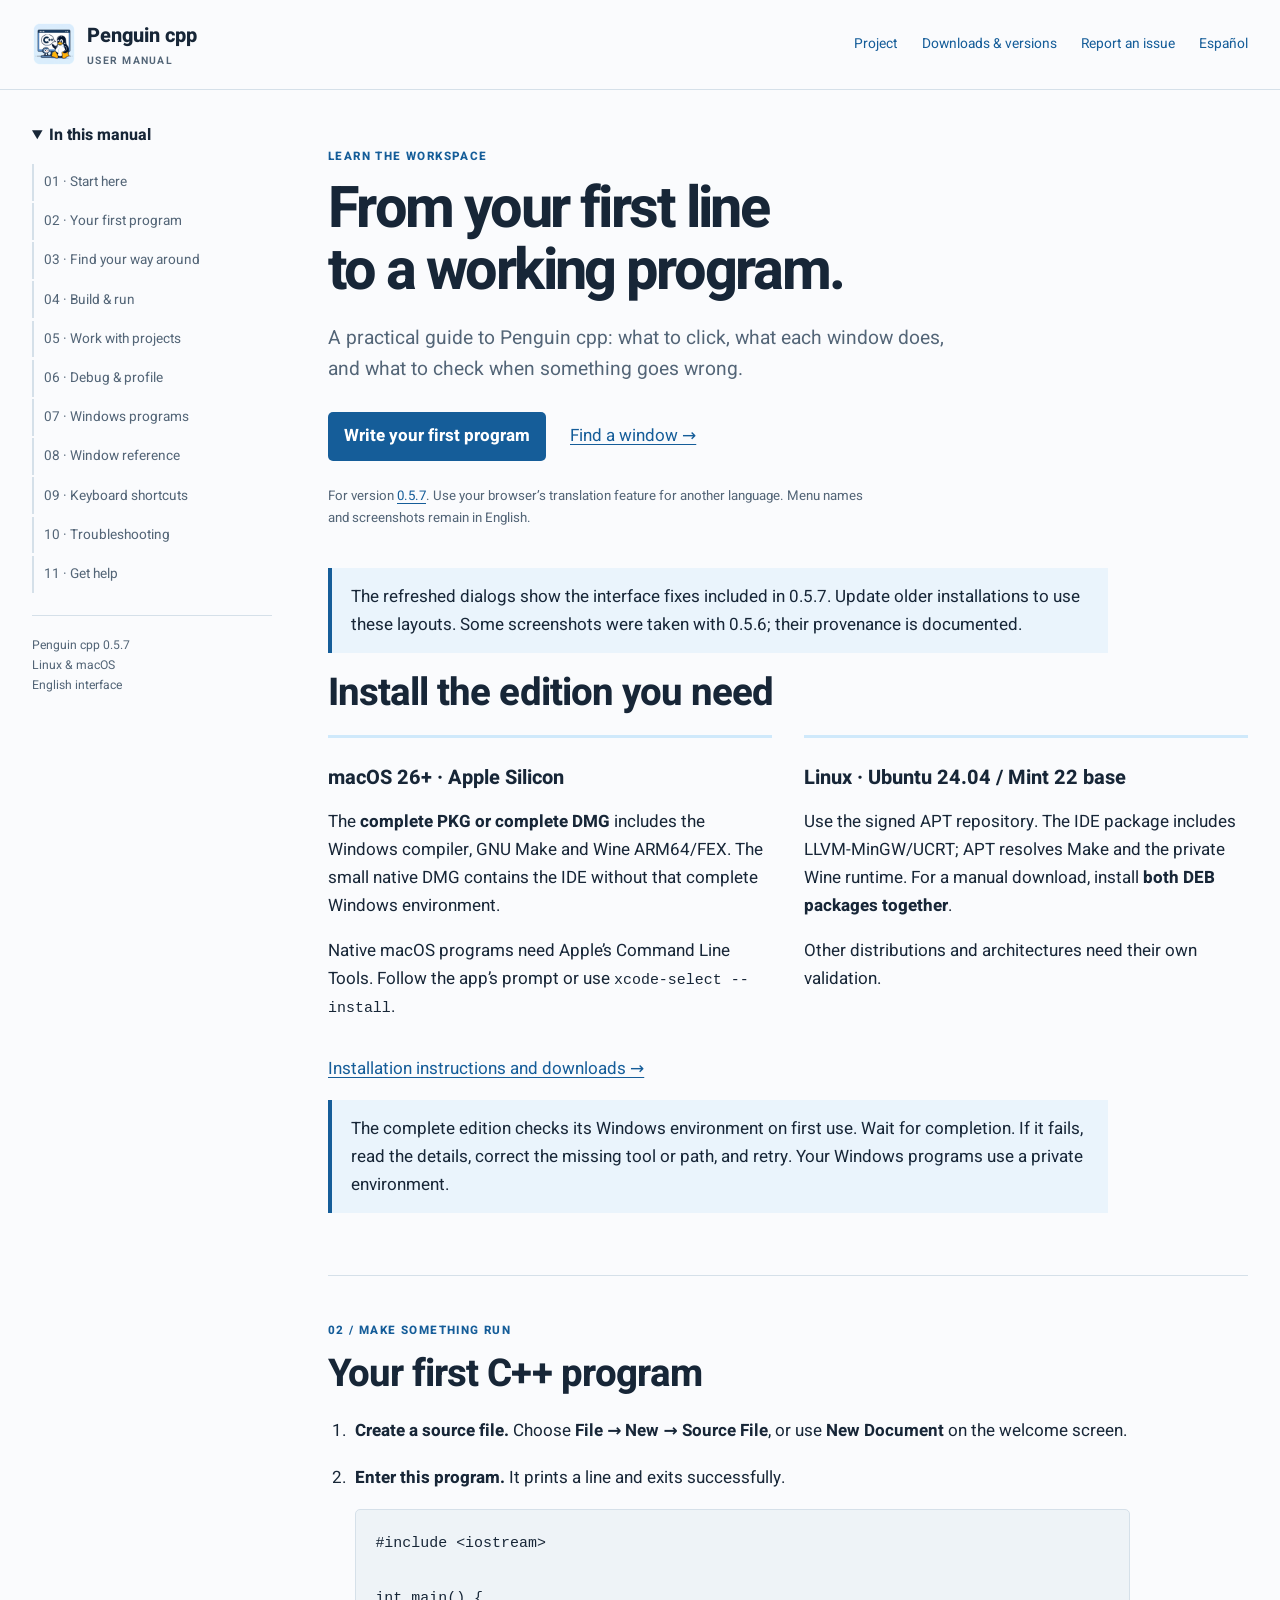
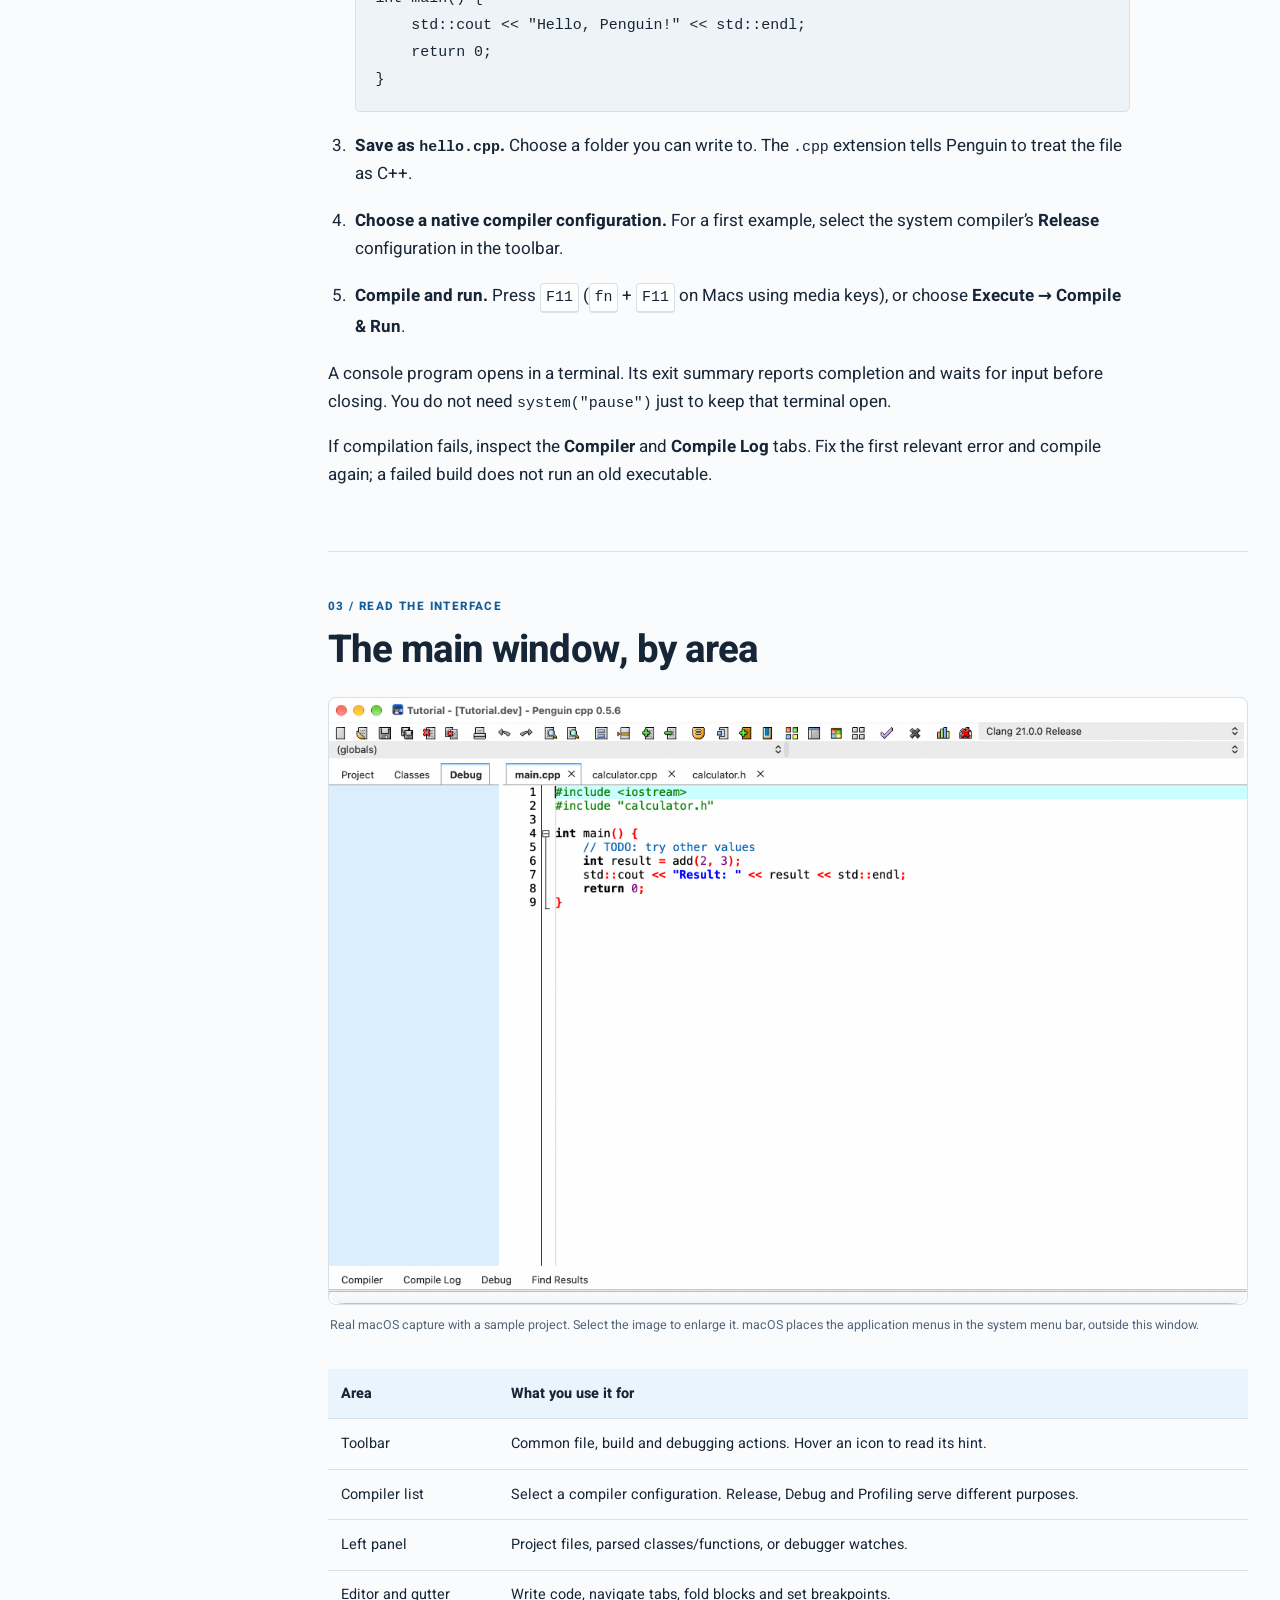
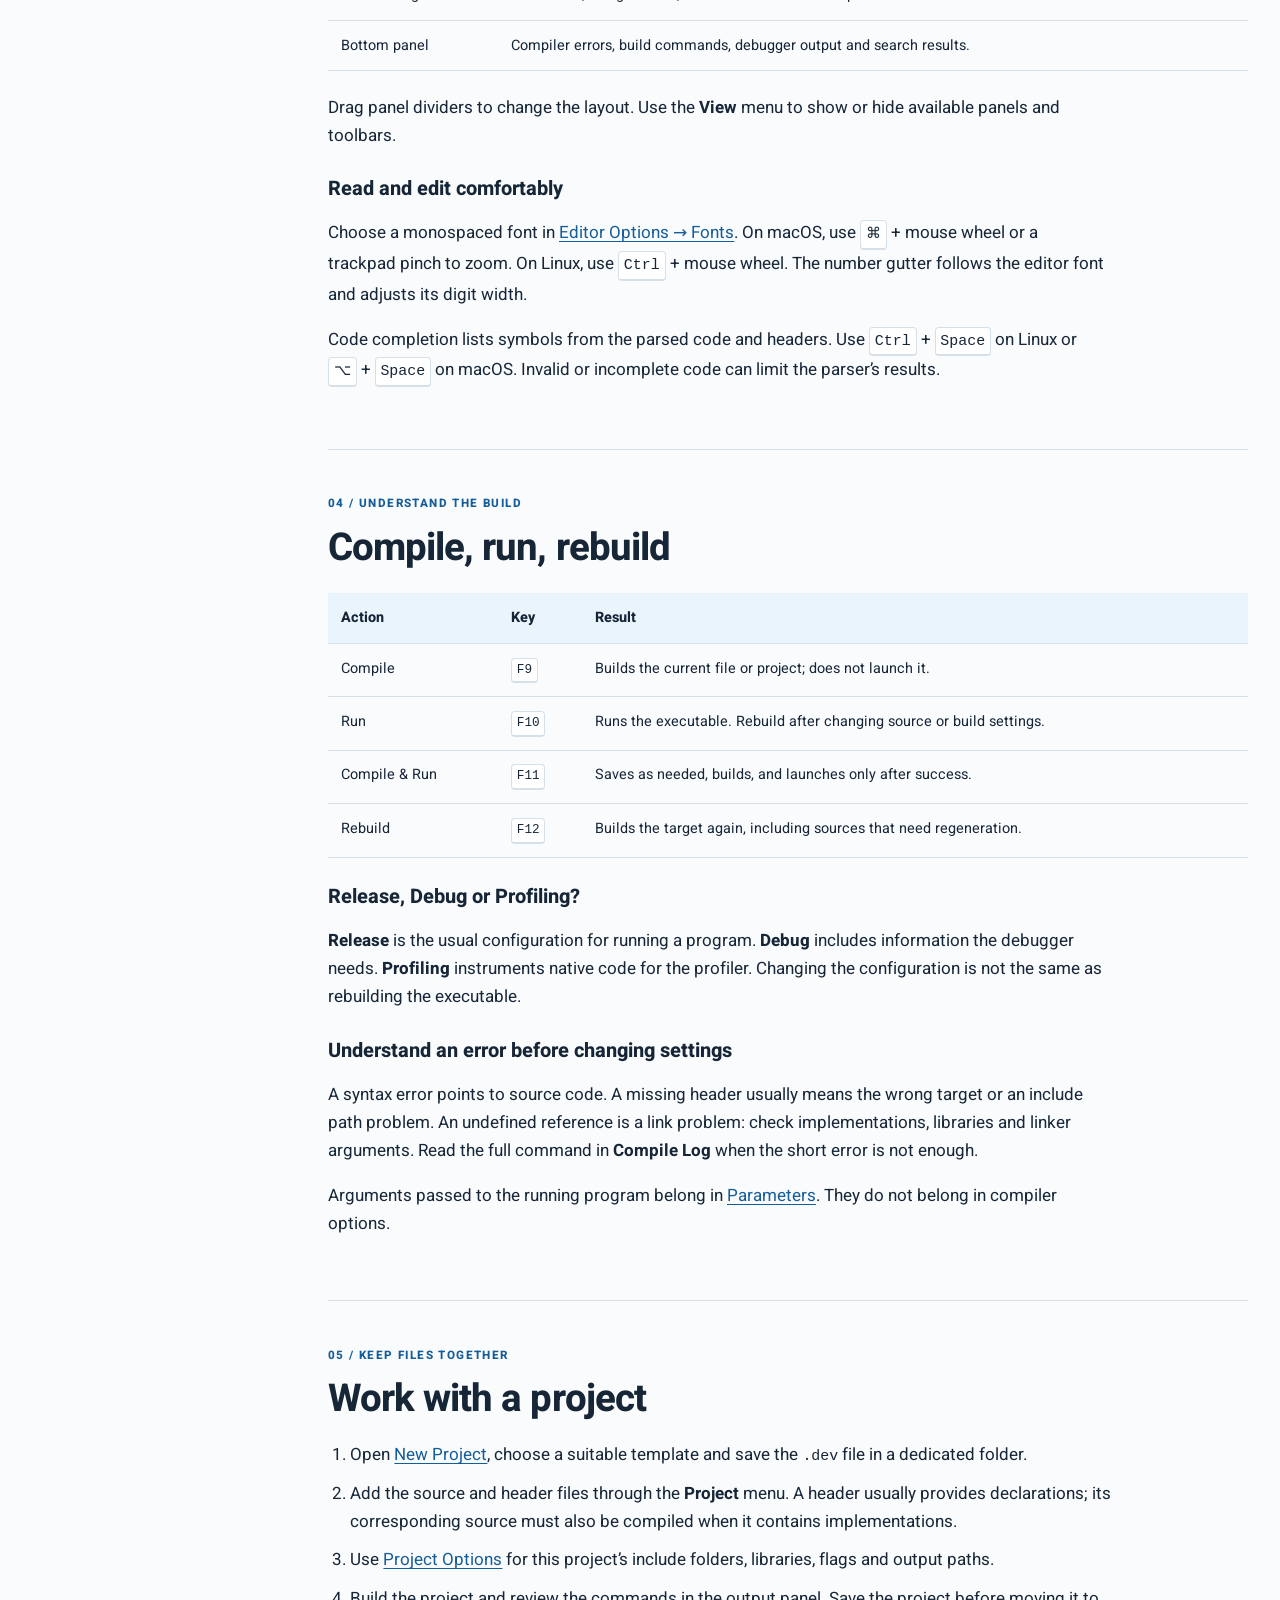
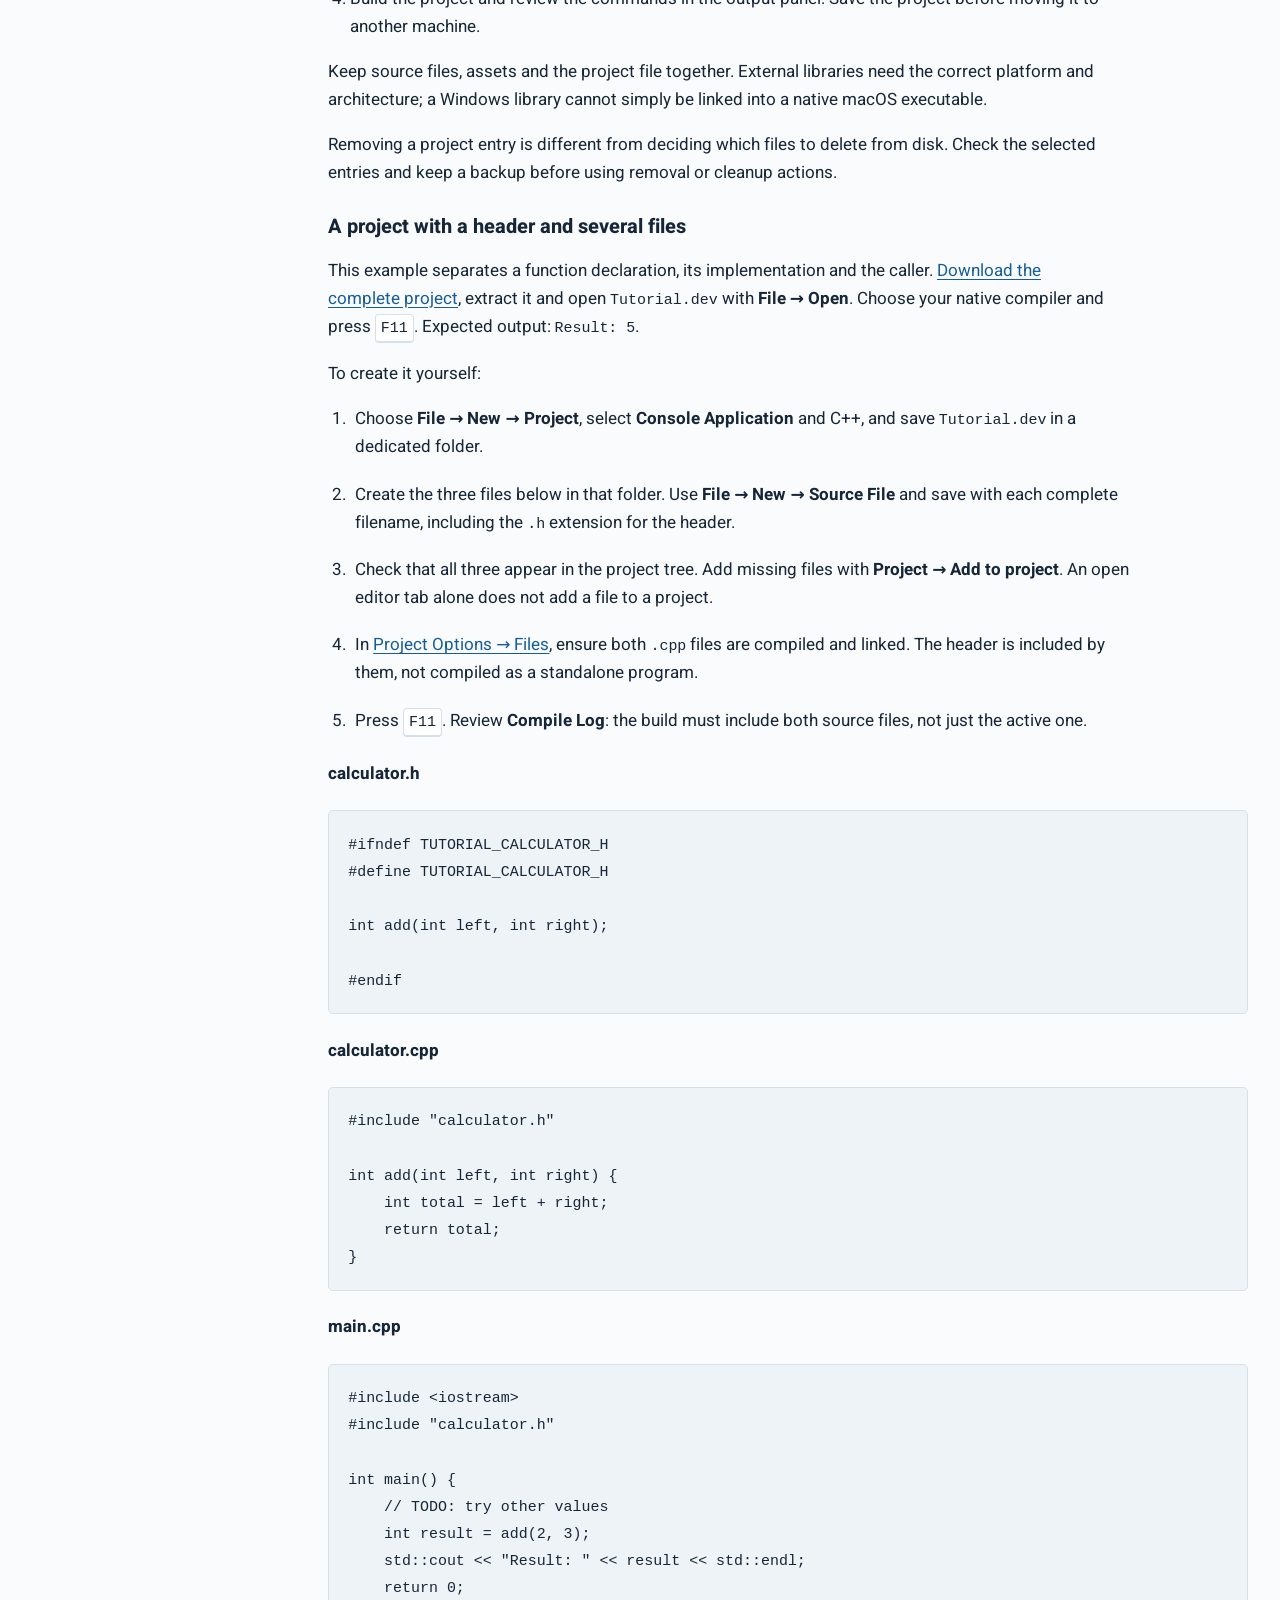
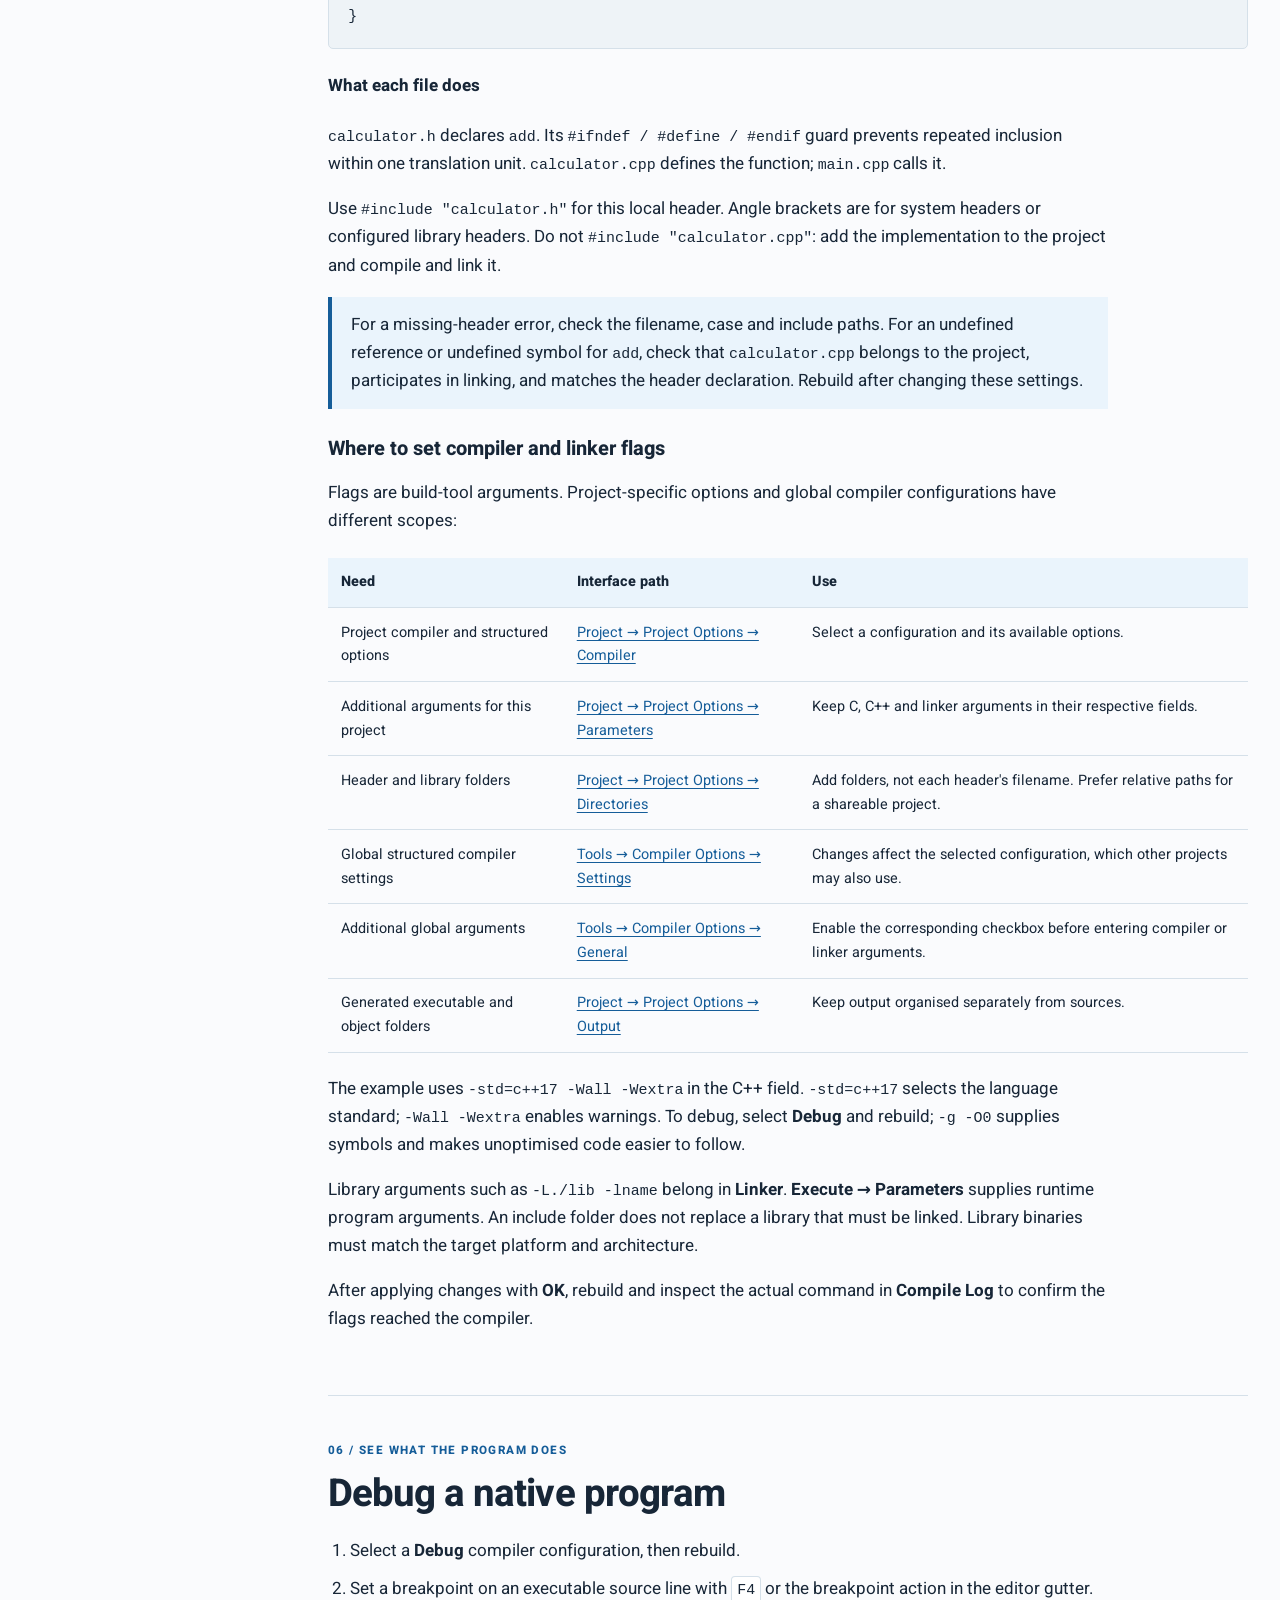
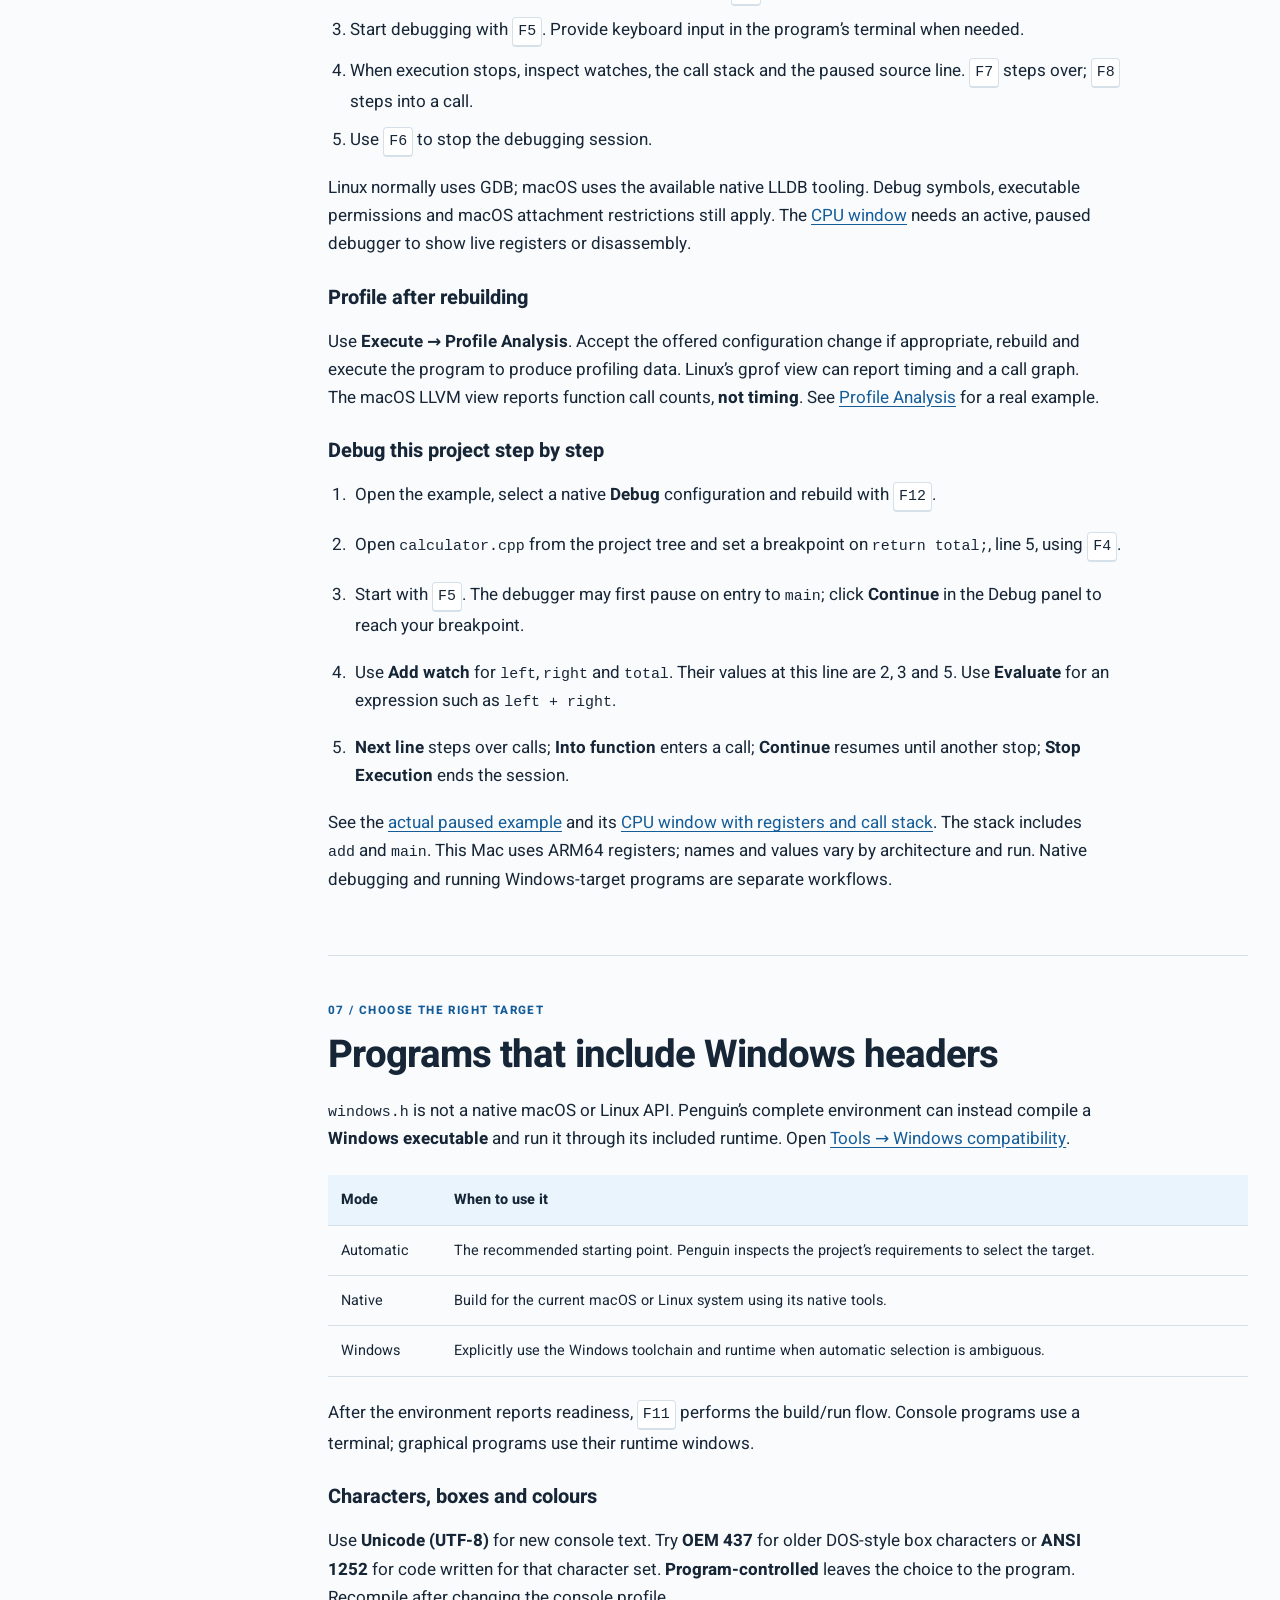
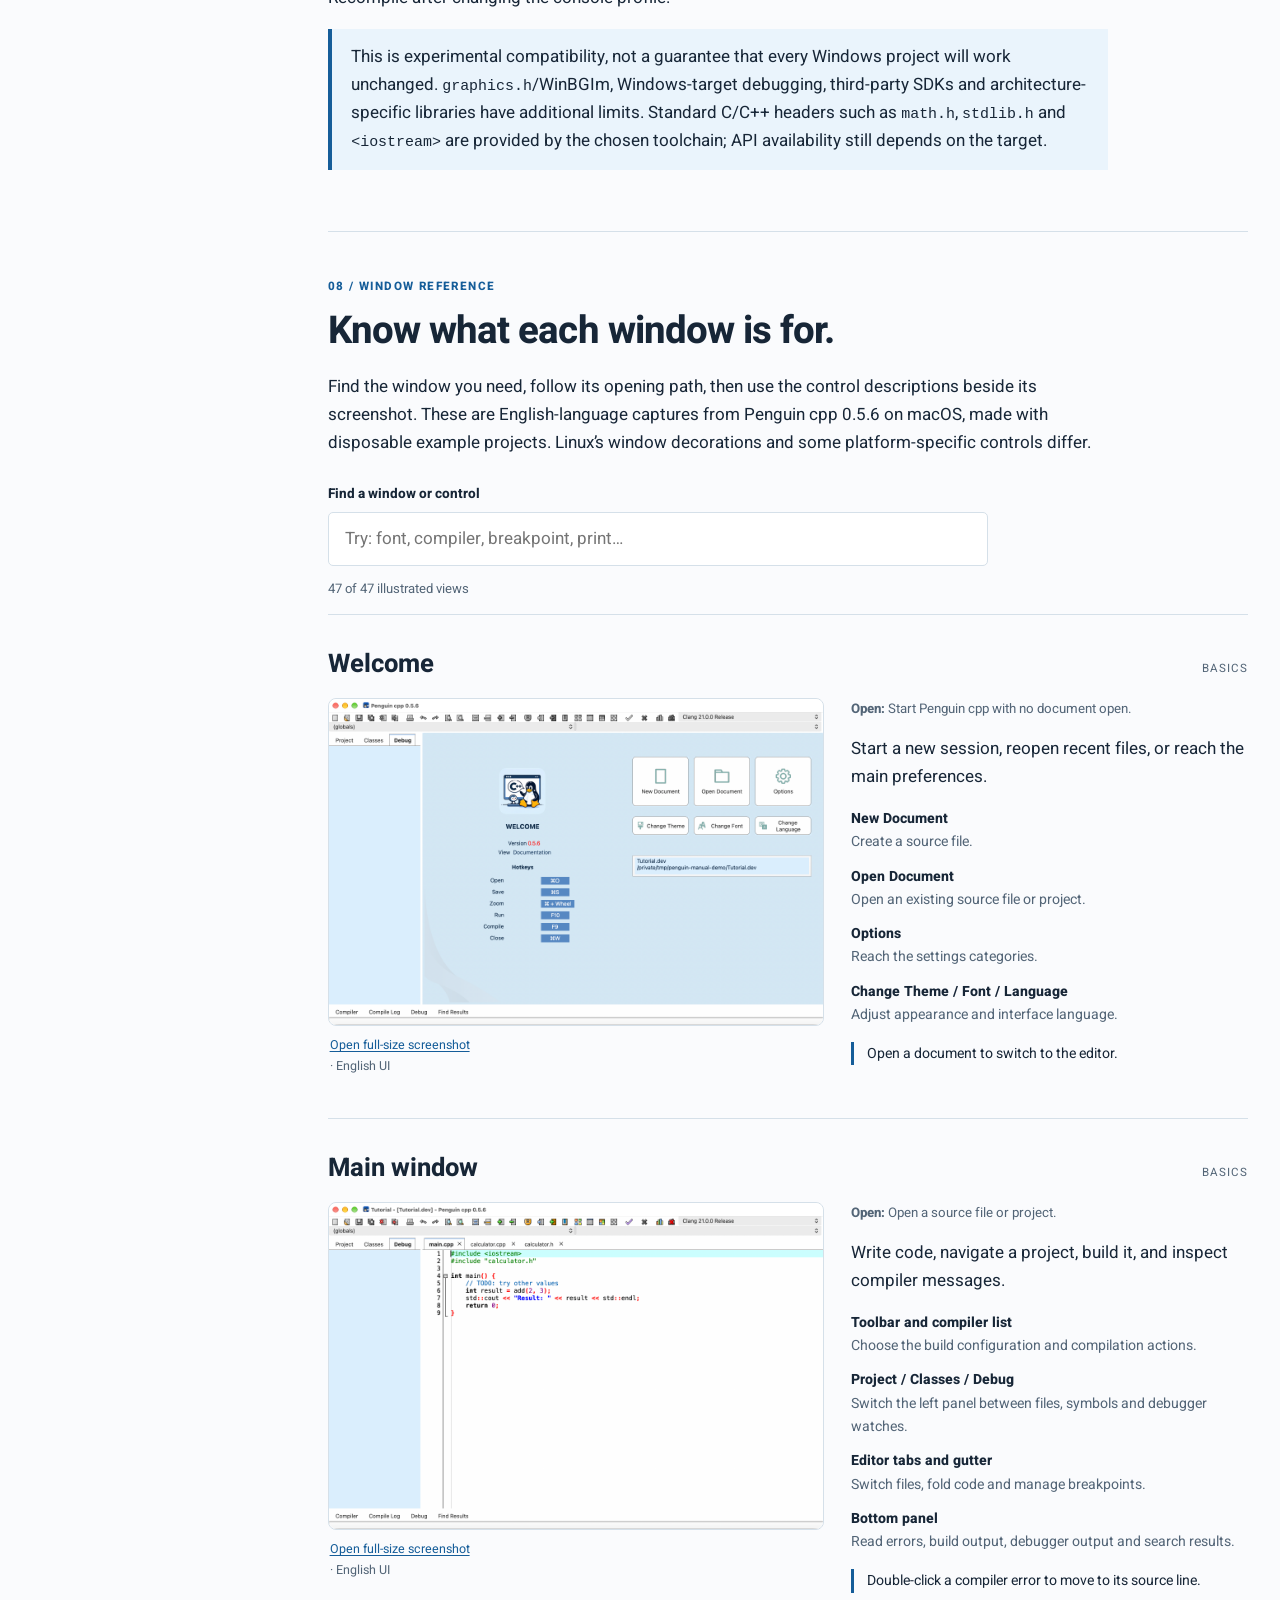
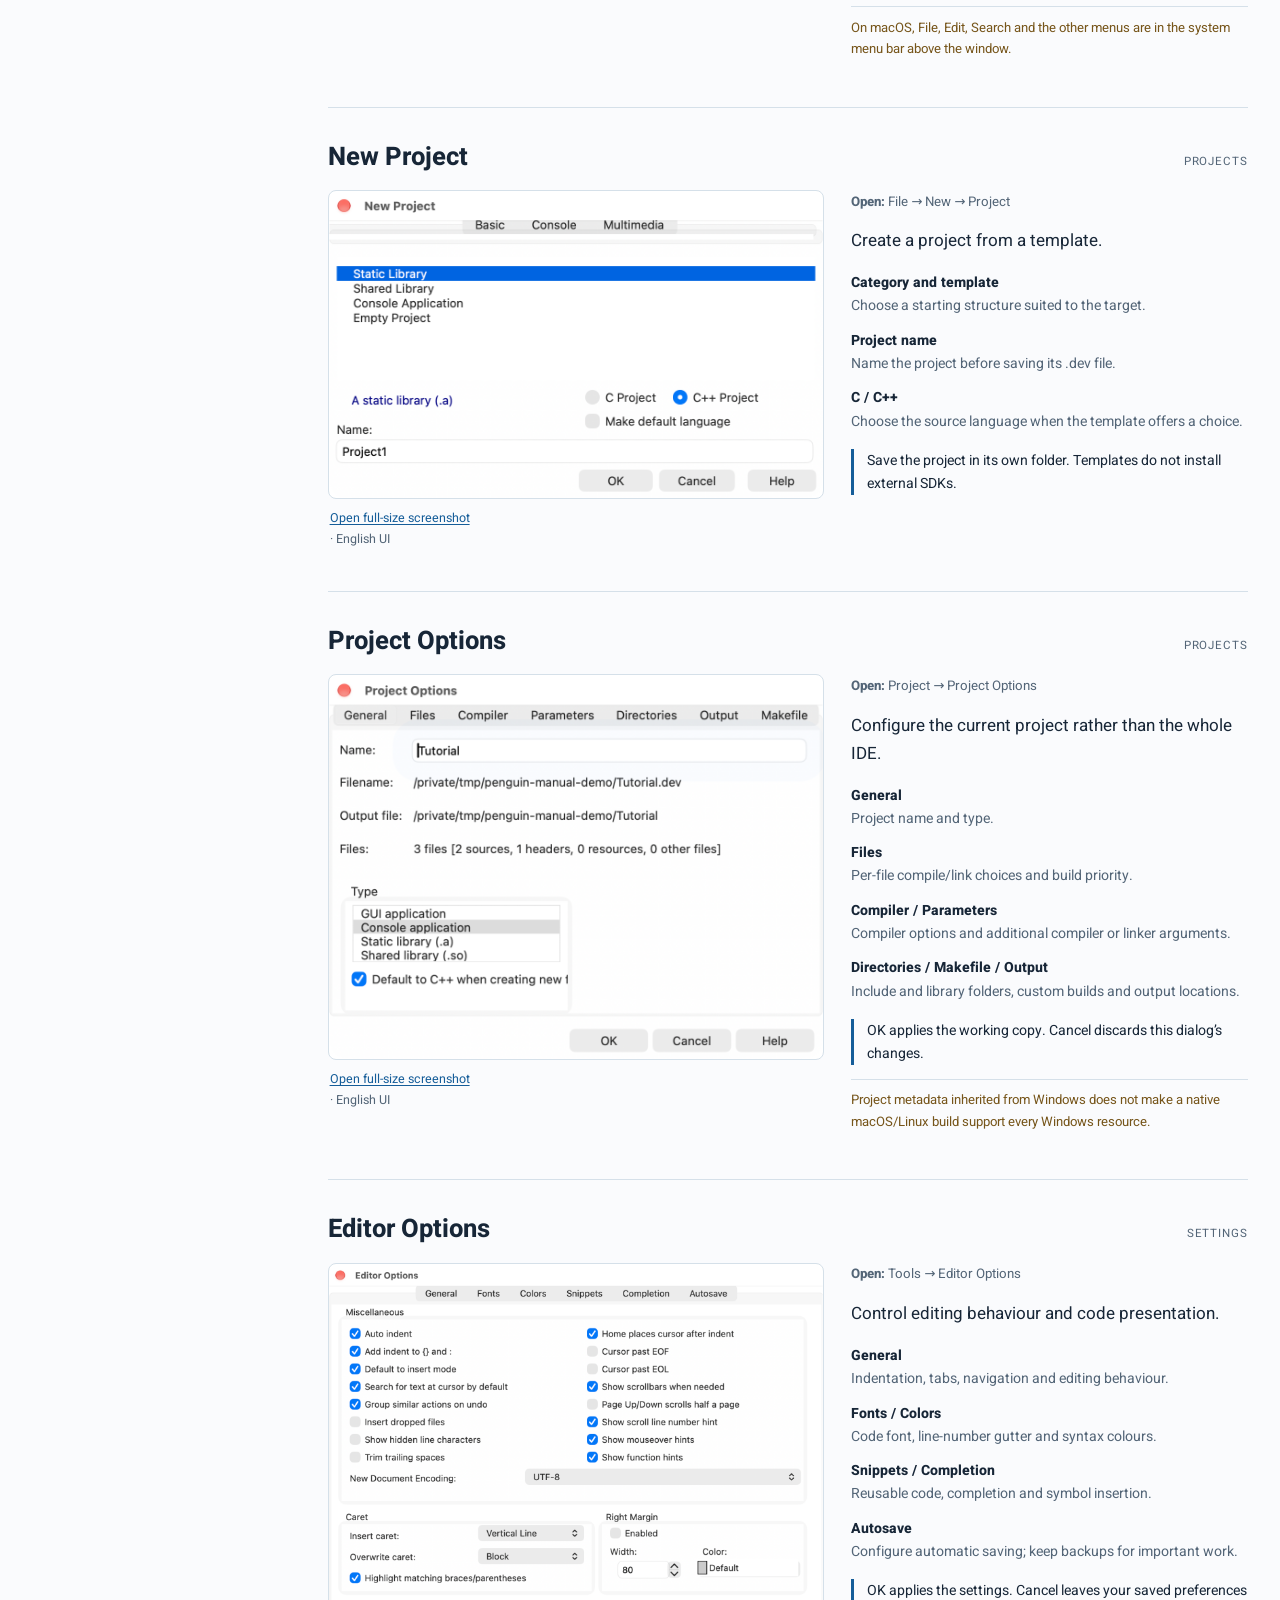
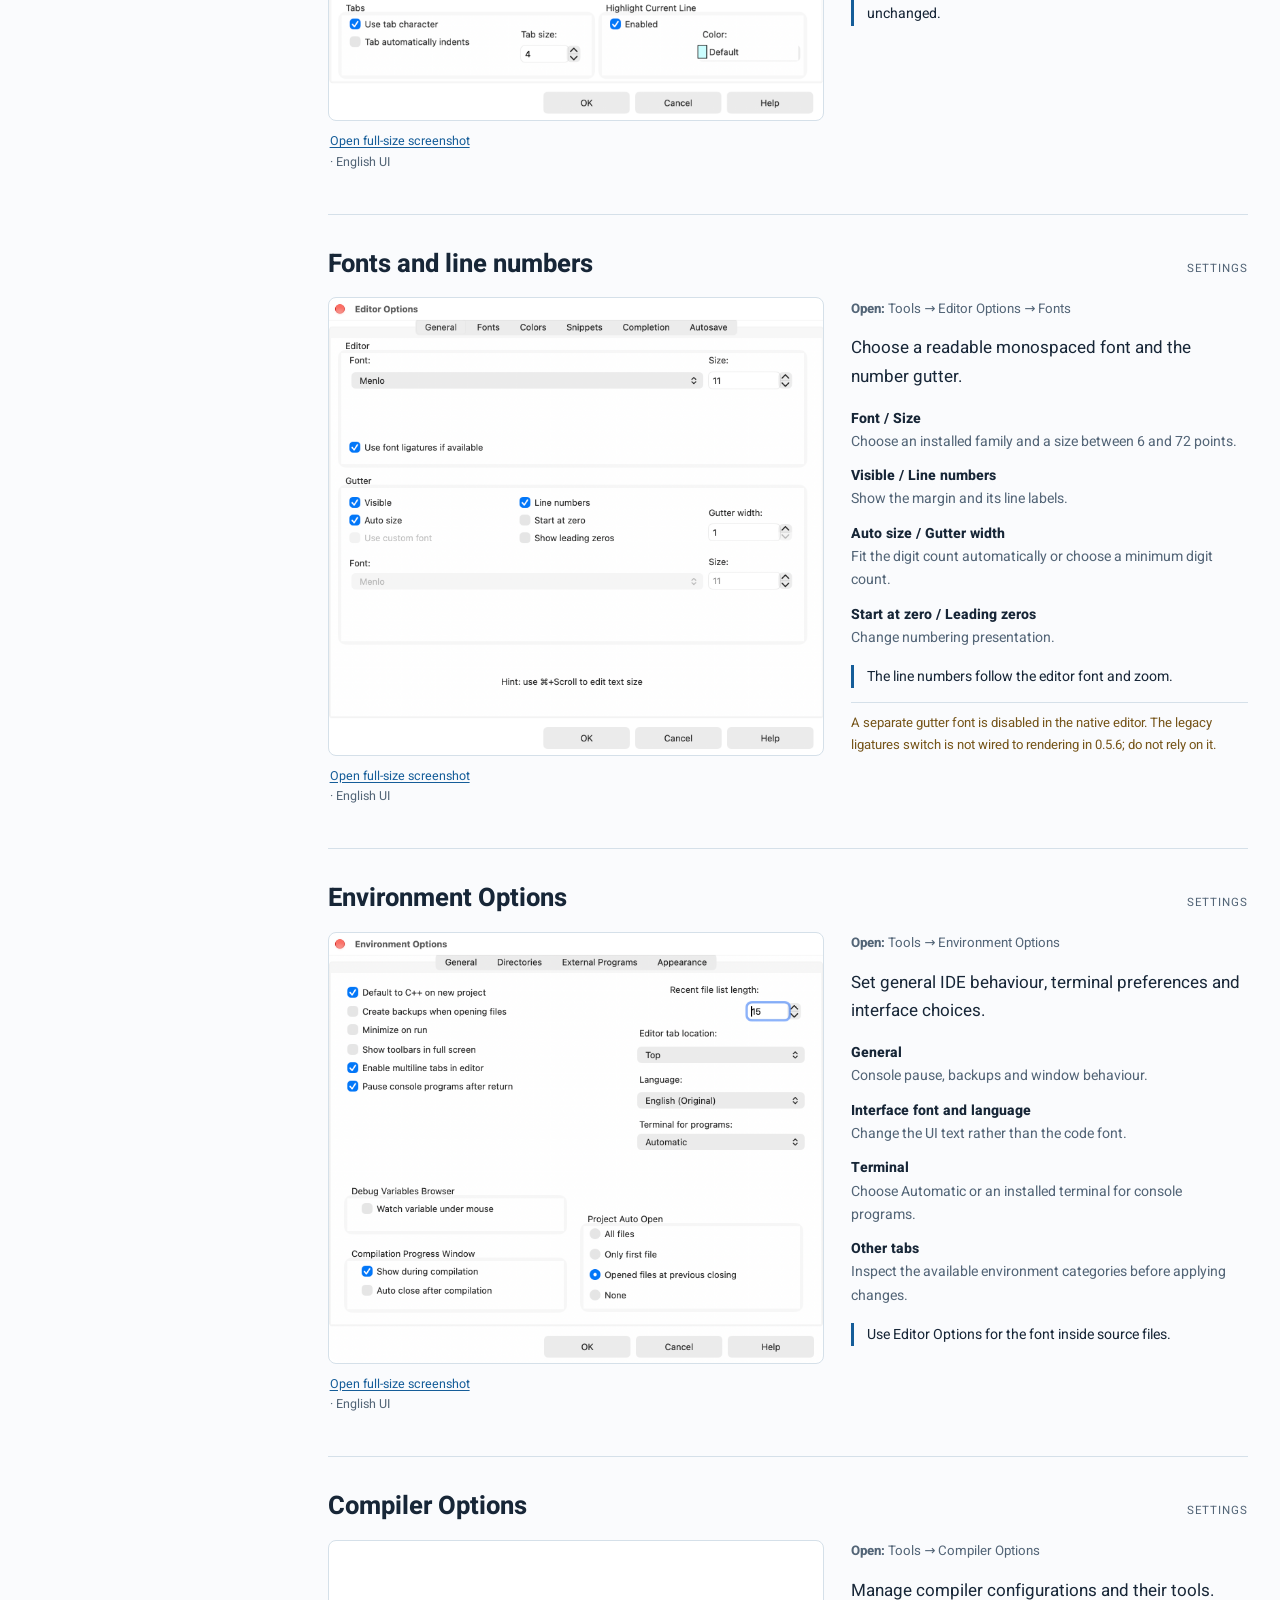
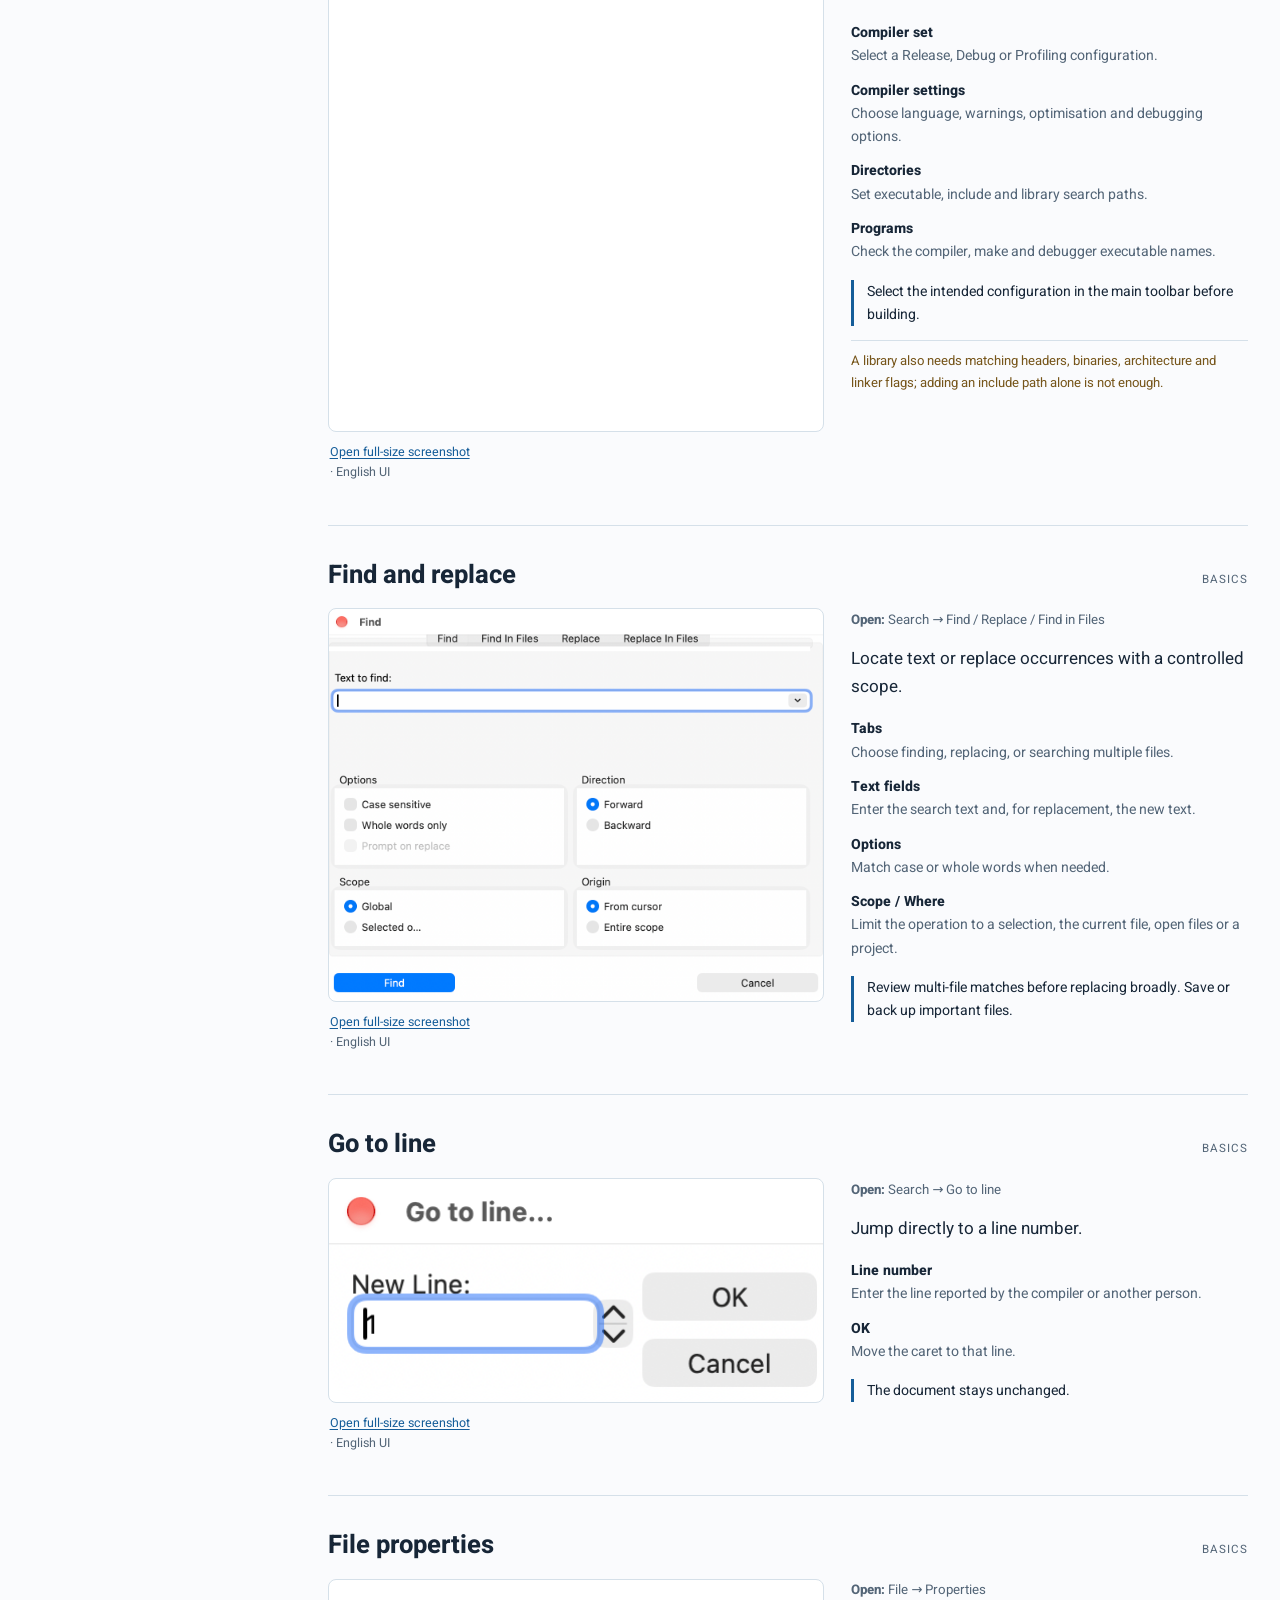
==== commit 58480d8e: "Publish illustrated user manuals" ====
--- a/manual/index.html
+++ b/manual/index.html
@@ -14,8 +14,8 @@
 <div class="manual-shell">
 <aside><details class="contents" open><summary>In this manual</summary><nav aria-label="Manual contents"><a href="#start">01 · Start here</a><a href="#first-program">02 · Your first program</a><a href="#window">03 · Find your way around</a><a href="#compile">04 · Build &amp; run</a><a href="#projects">05 · Work with projects</a><a href="#debug">06 · Debug &amp; profile</a><a href="#compatibility">07 · Windows programs</a><a href="#reference">08 · Window reference</a><a href="#shortcuts">09 · Keyboard shortcuts</a><a href="#problems">10 · Troubleshooting</a><a href="#report">11 · Get help</a></nav><p class="sidebar-note">Penguin cpp 0.5.7<br>Linux &amp; macOS<br>English interface</p></details></aside>
 <main id="main">
-<section class="intro" id="start"><p class="eyebrow">LEARN THE WORKSPACE</p><h1>From your first line<br>to a working program.</h1><p class="lead">A practical guide to Penguin cpp: what to click, what each window does, and what to check when something goes wrong.</p><div class="intro-links"><a class="button" href="#first-program">Write your first program</a><a href="#reference">Find a window →</a></div><p class="edition">For the upcoming <a href="https://github.com/JuanFranG/Penguin-cpp/blob/main/RELEASE_NOTES_0.5.7.md">0.5.7 release</a>. Use your browser’s translation feature for another language. Menu names and screenshots remain in English.</p>
-<p class="note">The refreshed screenshots include interface fixes prepared for 0.5.7 that await its installer release. Existing public 0.5.6 installations may still show the earlier layout.</p><h2 id="install">Install the edition you need</h2><div class="platforms"><article><h3>macOS 26+ · Apple Silicon</h3><p>The <strong>complete PKG or complete DMG</strong> includes the Windows compiler, GNU Make and Wine ARM64/FEX. The small native DMG contains the IDE without that complete Windows environment.</p><p>Native macOS programs need Apple’s Command Line Tools. Follow the app’s prompt or use <code translate="no">xcode-select --install</code>.</p></article><article><h3>Linux · Ubuntu 24.04 / Mint 22 base</h3><p>Use the signed APT repository. The IDE package includes LLVM-MinGW/UCRT; APT resolves Make and the private Wine runtime. For a manual download, install <strong>both DEB packages together</strong>.</p><p>Other distributions and architectures need their own validation.</p></article></div><p><a href="https://juanfrang.github.io/Penguin-cpp/#descargas">Installation instructions and downloads →</a></p><p class="note">The complete edition checks its Windows environment on first use. Wait for completion. If it fails, read the details, correct the missing tool or path, and retry. Your Windows programs use a private environment.</p></section>
+<section class="intro" id="start"><p class="eyebrow">LEARN THE WORKSPACE</p><h1>From your first line<br>to a working program.</h1><p class="lead">A practical guide to Penguin cpp: what to click, what each window does, and what to check when something goes wrong.</p><div class="intro-links"><a class="button" href="#first-program">Write your first program</a><a href="#reference">Find a window →</a></div><p class="edition">For version <a href="https://github.com/JuanFranG/Penguin-cpp/releases/tag/v0.5.7">0.5.7</a>. Use your browser’s translation feature for another language. Menu names and screenshots remain in English.</p>
+<p class="note">The refreshed dialogs show the interface fixes included in 0.5.7. Update older installations to use these layouts. Some screenshots were taken with 0.5.6; their provenance is documented.</p><h2 id="install">Install the edition you need</h2><div class="platforms"><article><h3>macOS 26+ · Apple Silicon</h3><p>The <strong>complete PKG or complete DMG</strong> includes the Windows compiler, GNU Make and Wine ARM64/FEX. The small native DMG contains the IDE without that complete Windows environment.</p><p>Native macOS programs need Apple’s Command Line Tools. Follow the app’s prompt or use <code translate="no">xcode-select --install</code>.</p></article><article><h3>Linux · Ubuntu 24.04 / Mint 22 base</h3><p>Use the signed APT repository. The IDE package includes LLVM-MinGW/UCRT; APT resolves Make and the private Wine runtime. For a manual download, install <strong>both DEB packages together</strong>.</p><p>Other distributions and architectures need their own validation.</p></article></div><p><a href="https://juanfrang.github.io/Penguin-cpp/#descargas">Installation instructions and downloads →</a></p><p class="note">The complete edition checks its Windows environment on first use. Wait for completion. If it fails, read the details, correct the missing tool or path, and retry. Your Windows programs use a private environment.</p></section>
 <section id="first-program"><p class="eyebrow">02 / MAKE SOMETHING RUN</p><h2>Your first C++ program</h2><ol class="steps"><li><strong>Create a source file.</strong> Choose <span class="ui" translate="no">File → New → Source File</span>, or use <span class="ui" translate="no">New Document</span> on the welcome screen.</li><li><strong>Enter this program.</strong> It prints a line and exits successfully.<pre><code translate="no">#include &lt;iostream&gt;
 
 int main() {
